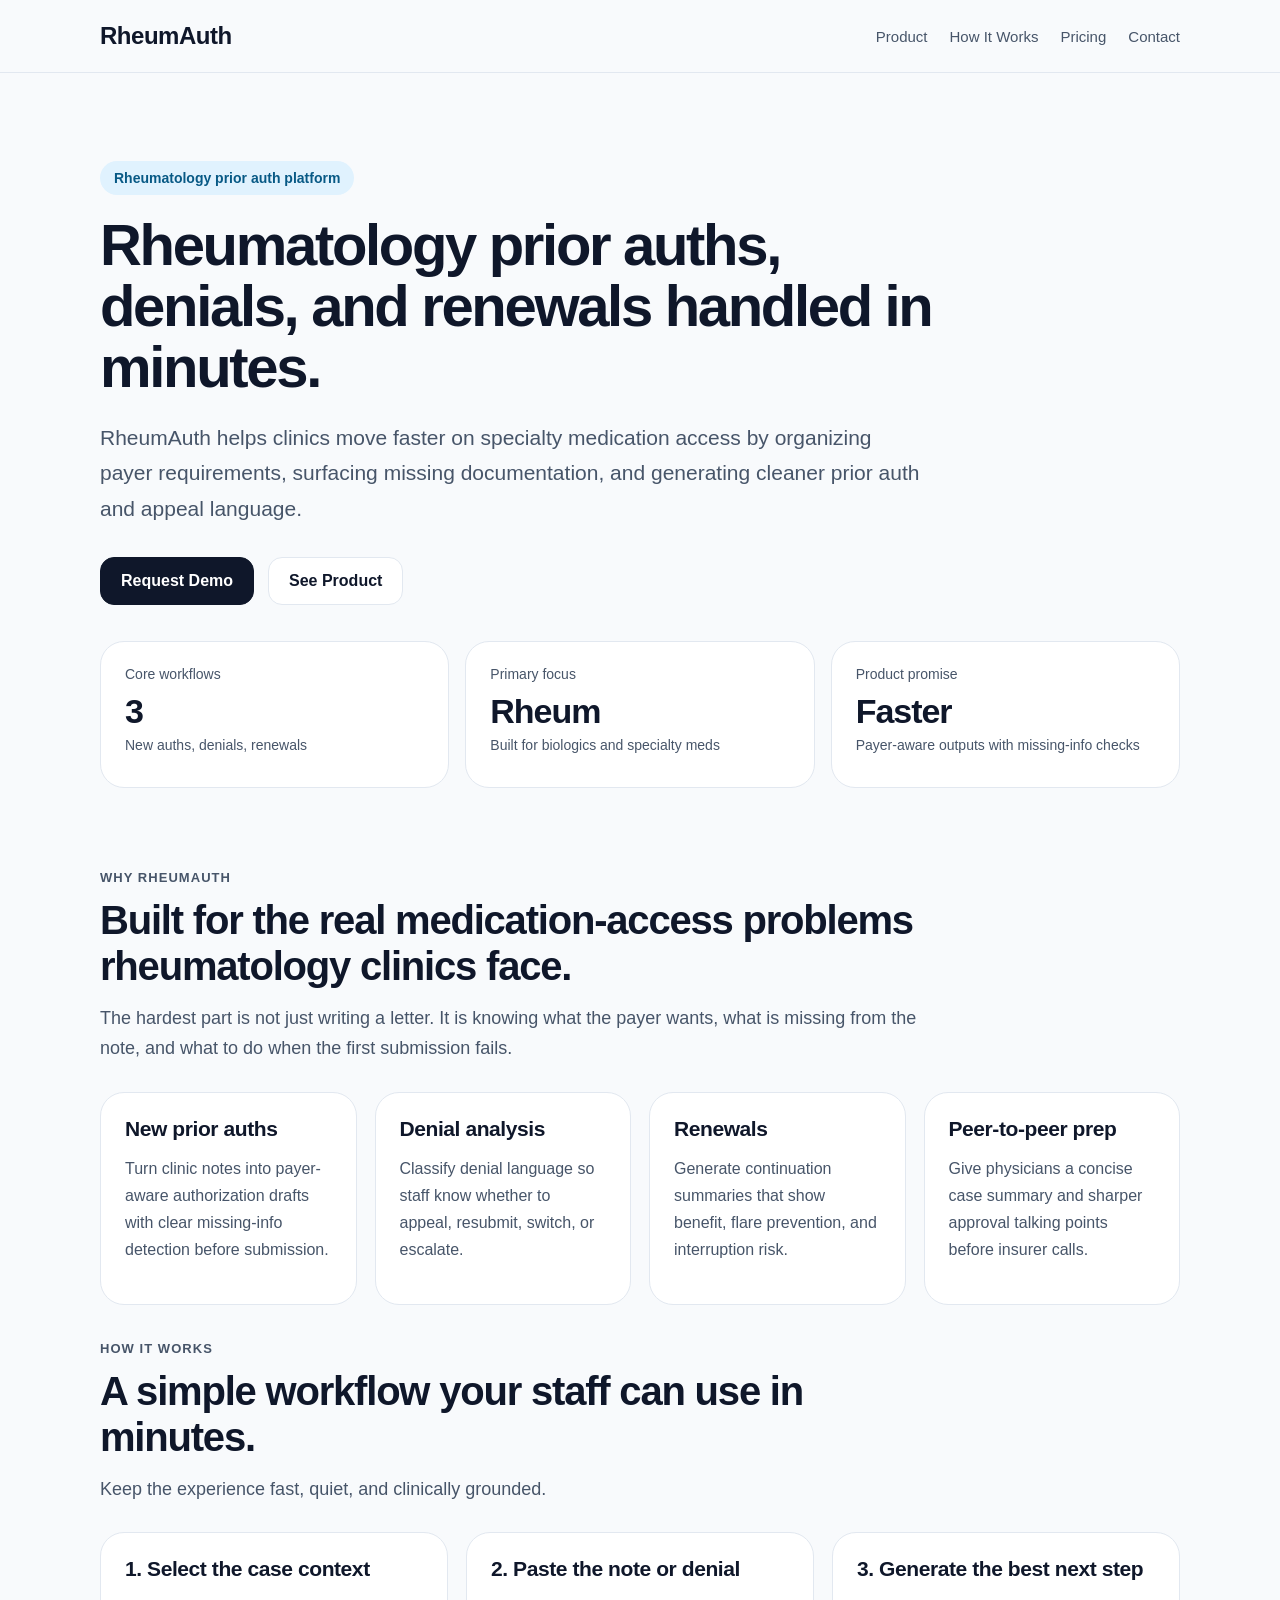
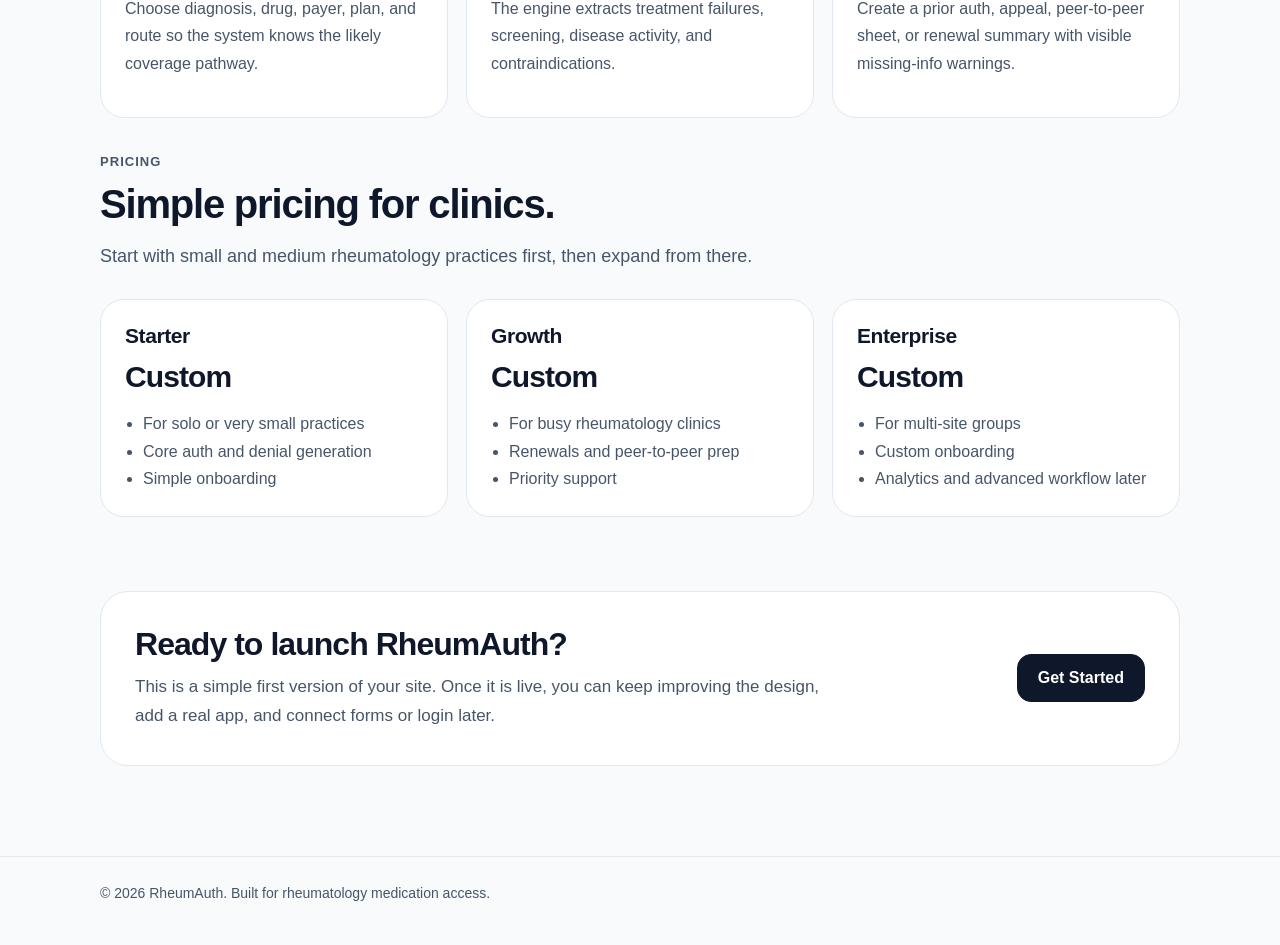
==== index.html @ 3a25f151 "Add files via upload" ====
<!DOCTYPE html>
<html lang="en">
<head>
  <meta charset="UTF-8" />
  <meta name="viewport" content="width=device-width, initial-scale=1.0" />
  <title>RheumAuth</title>
  <meta name="description" content="RheumAuth helps rheumatology clinics handle prior auths, denials, renewals, and peer-to-peer preparation faster." />
  <style>
    :root {
      --bg: #f8fafc;
      --card: #ffffff;
      --text: #0f172a;
      --muted: #475569;
      --border: #e2e8f0;
      --accent: #0f172a;
      --accent-soft: #e2e8f0;
      --pill: #e0f2fe;
      --pill-text: #075985;
    }

    * { box-sizing: border-box; }

    body {
      margin: 0;
      font-family: Arial, Helvetica, sans-serif;
      background: var(--bg);
      color: var(--text);
    }

    .container {
      max-width: 1120px;
      margin: 0 auto;
      padding: 0 20px;
    }

    header {
      border-bottom: 1px solid var(--border);
      background: rgba(248, 250, 252, 0.95);
      position: sticky;
      top: 0;
      backdrop-filter: blur(8px);
    }

    .nav {
      height: 72px;
      display: flex;
      align-items: center;
      justify-content: space-between;
      gap: 16px;
    }

    .brand {
      font-size: 24px;
      font-weight: 700;
      letter-spacing: -0.02em;
    }

    .nav-links {
      display: flex;
      gap: 22px;
      align-items: center;
      color: var(--muted);
      font-size: 15px;
    }

    .nav-links a {
      color: inherit;
      text-decoration: none;
    }

    .hero {
      padding: 88px 0 56px;
    }

    .pill {
      display: inline-block;
      background: var(--pill);
      color: var(--pill-text);
      padding: 9px 14px;
      border-radius: 999px;
      font-size: 14px;
      font-weight: 600;
      margin-bottom: 20px;
    }

    h1 {
      margin: 0;
      font-size: 58px;
      line-height: 1.05;
      letter-spacing: -0.04em;
      max-width: 850px;
    }

    .subtext {
      font-size: 21px;
      line-height: 1.7;
      color: var(--muted);
      max-width: 820px;
      margin-top: 22px;
    }

    .button-row {
      display: flex;
      gap: 14px;
      flex-wrap: wrap;
      margin-top: 30px;
    }

    .button {
      display: inline-block;
      padding: 14px 20px;
      border-radius: 14px;
      text-decoration: none;
      font-weight: 700;
      border: 1px solid var(--border);
    }

    .button-primary {
      background: var(--accent);
      color: white;
      border-color: var(--accent);
    }

    .button-secondary {
      background: white;
      color: var(--text);
    }

    .stats {
      display: grid;
      grid-template-columns: repeat(3, minmax(0, 1fr));
      gap: 16px;
      margin-top: 36px;
    }

    .stat-card, .card {
      background: var(--card);
      border: 1px solid var(--border);
      border-radius: 24px;
      padding: 24px;
    }

    .stat-label {
      color: var(--muted);
      font-size: 14px;
      margin-bottom: 10px;
    }

    .stat-value {
      font-size: 34px;
      font-weight: 700;
      letter-spacing: -0.03em;
      margin-bottom: 6px;
    }

    .section {
      padding: 26px 0 10px;
    }

    .section-eyebrow {
      text-transform: uppercase;
      letter-spacing: 0.08em;
      color: var(--muted);
      font-size: 13px;
      font-weight: 700;
      margin-bottom: 12px;
    }

    .section h2 {
      font-size: 40px;
      line-height: 1.15;
      letter-spacing: -0.03em;
      margin: 0;
      max-width: 850px;
    }

    .section p {
      font-size: 18px;
      color: var(--muted);
      line-height: 1.7;
      max-width: 840px;
      margin-top: 14px;
    }

    .grid-4 {
      display: grid;
      grid-template-columns: repeat(4, minmax(0, 1fr));
      gap: 18px;
      margin-top: 28px;
    }

    .grid-3 {
      display: grid;
      grid-template-columns: repeat(3, minmax(0, 1fr));
      gap: 18px;
      margin-top: 28px;
    }

    .card h3 {
      margin: 0 0 12px;
      font-size: 21px;
      letter-spacing: -0.02em;
    }

    .card p, .card li {
      color: var(--muted);
      line-height: 1.7;
      font-size: 16px;
    }

    .card ul {
      padding-left: 18px;
      margin: 0;
    }

    .pricing {
      margin-top: 28px;
      display: grid;
      grid-template-columns: repeat(3, minmax(0, 1fr));
      gap: 18px;
    }

    .price-tag {
      font-size: 30px;
      font-weight: 700;
      letter-spacing: -0.03em;
      margin: 12px 0 16px;
    }

    .cta {
      margin: 64px 0 90px;
      background: white;
      border: 1px solid var(--border);
      border-radius: 28px;
      padding: 34px;
      display: flex;
      justify-content: space-between;
      align-items: center;
      gap: 24px;
    }

    .cta h3 {
      margin: 0 0 10px;
      font-size: 32px;
      letter-spacing: -0.03em;
    }

    .cta p {
      margin: 0;
      color: var(--muted);
      font-size: 17px;
      line-height: 1.7;
      max-width: 700px;
    }

    footer {
      border-top: 1px solid var(--border);
      padding: 28px 0 44px;
      color: var(--muted);
      font-size: 14px;
    }

    @media (max-width: 980px) {
      h1 { font-size: 46px; }
      .grid-4, .pricing { grid-template-columns: repeat(2, minmax(0, 1fr)); }
      .stats, .grid-3 { grid-template-columns: 1fr; }
      .cta { flex-direction: column; align-items: flex-start; }
    }

    @media (max-width: 640px) {
      .nav { height: auto; padding: 18px 0; flex-direction: column; align-items: flex-start; }
      .nav-links { flex-wrap: wrap; gap: 14px; }
      .hero { padding-top: 56px; }
      h1 { font-size: 36px; }
      .subtext { font-size: 18px; }
      .grid-4, .pricing { grid-template-columns: 1fr; }
      .section h2 { font-size: 31px; }
      .cta h3 { font-size: 26px; }
    }
  </style>
</head>
<body>
  <header>
    <div class="container nav">
      <div class="brand">RheumAuth</div>
      <div class="nav-links">
        <a href="#product">Product</a>
        <a href="#how-it-works">How It Works</a>
        <a href="#pricing">Pricing</a>
        <a href="mailto:hello@rheumauth.com">Contact</a>
      </div>
    </div>
  </header>

  <main>
    <section class="hero">
      <div class="container">
        <div class="pill">Rheumatology prior auth platform</div>
        <h1>Rheumatology prior auths, denials, and renewals handled in minutes.</h1>
        <div class="subtext">
          RheumAuth helps clinics move faster on specialty medication access by organizing payer requirements,
          surfacing missing documentation, and generating cleaner prior auth and appeal language.
        </div>
        <div class="button-row">
          <a class="button button-primary" href="mailto:hello@rheumauth.com?subject=RheumAuth%20Demo">Request Demo</a>
          <a class="button button-secondary" href="#product">See Product</a>
        </div>

        <div class="stats">
          <div class="stat-card">
            <div class="stat-label">Core workflows</div>
            <div class="stat-value">3</div>
            <div class="stat-label">New auths, denials, renewals</div>
          </div>
          <div class="stat-card">
            <div class="stat-label">Primary focus</div>
            <div class="stat-value">Rheum</div>
            <div class="stat-label">Built for biologics and specialty meds</div>
          </div>
          <div class="stat-card">
            <div class="stat-label">Product promise</div>
            <div class="stat-value">Faster</div>
            <div class="stat-label">Payer-aware outputs with missing-info checks</div>
          </div>
        </div>
      </div>
    </section>

    <section class="section" id="product">
      <div class="container">
        <div class="section-eyebrow">Why RheumAuth</div>
        <h2>Built for the real medication-access problems rheumatology clinics face.</h2>
        <p>
          The hardest part is not just writing a letter. It is knowing what the payer wants,
          what is missing from the note, and what to do when the first submission fails.
        </p>

        <div class="grid-4">
          <div class="card">
            <h3>New prior auths</h3>
            <p>Turn clinic notes into payer-aware authorization drafts with clear missing-info detection before submission.</p>
          </div>
          <div class="card">
            <h3>Denial analysis</h3>
            <p>Classify denial language so staff know whether to appeal, resubmit, switch, or escalate.</p>
          </div>
          <div class="card">
            <h3>Renewals</h3>
            <p>Generate continuation summaries that show benefit, flare prevention, and interruption risk.</p>
          </div>
          <div class="card">
            <h3>Peer-to-peer prep</h3>
            <p>Give physicians a concise case summary and sharper approval talking points before insurer calls.</p>
          </div>
        </div>
      </div>
    </section>

    <section class="section" id="how-it-works">
      <div class="container">
        <div class="section-eyebrow">How it works</div>
        <h2>A simple workflow your staff can use in minutes.</h2>
        <p>Keep the experience fast, quiet, and clinically grounded.</p>

        <div class="grid-3">
          <div class="card">
            <h3>1. Select the case context</h3>
            <p>Choose diagnosis, drug, payer, plan, and route so the system knows the likely coverage pathway.</p>
          </div>
          <div class="card">
            <h3>2. Paste the note or denial</h3>
            <p>The engine extracts treatment failures, screening, disease activity, and contraindications.</p>
          </div>
          <div class="card">
            <h3>3. Generate the best next step</h3>
            <p>Create a prior auth, appeal, peer-to-peer sheet, or renewal summary with visible missing-info warnings.</p>
          </div>
        </div>
      </div>
    </section>

    <section class="section" id="pricing">
      <div class="container">
        <div class="section-eyebrow">Pricing</div>
        <h2>Simple pricing for clinics.</h2>
        <p>Start with small and medium rheumatology practices first, then expand from there.</p>

        <div class="pricing">
          <div class="card">
            <h3>Starter</h3>
            <div class="price-tag">Custom</div>
            <ul>
              <li>For solo or very small practices</li>
              <li>Core auth and denial generation</li>
              <li>Simple onboarding</li>
            </ul>
          </div>
          <div class="card">
            <h3>Growth</h3>
            <div class="price-tag">Custom</div>
            <ul>
              <li>For busy rheumatology clinics</li>
              <li>Renewals and peer-to-peer prep</li>
              <li>Priority support</li>
            </ul>
          </div>
          <div class="card">
            <h3>Enterprise</h3>
            <div class="price-tag">Custom</div>
            <ul>
              <li>For multi-site groups</li>
              <li>Custom onboarding</li>
              <li>Analytics and advanced workflow later</li>
            </ul>
          </div>
        </div>
      </div>
    </section>

    <section class="container">
      <div class="cta">
        <div>
          <h3>Ready to launch RheumAuth?</h3>
          <p>
            This is a simple first version of your site. Once it is live, you can keep improving the design,
            add a real app, and connect forms or login later.
          </p>
        </div>
        <div class="button-row" style="margin-top:0;">
          <a class="button button-primary" href="mailto:hello@rheumauth.com?subject=RheumAuth%20Launch">Get Started</a>
        </div>
      </div>
    </section>
  </main>

  <footer>
    <div class="container">© 2026 RheumAuth. Built for rheumatology medication access.</div>
  </footer>
</body>
</html>
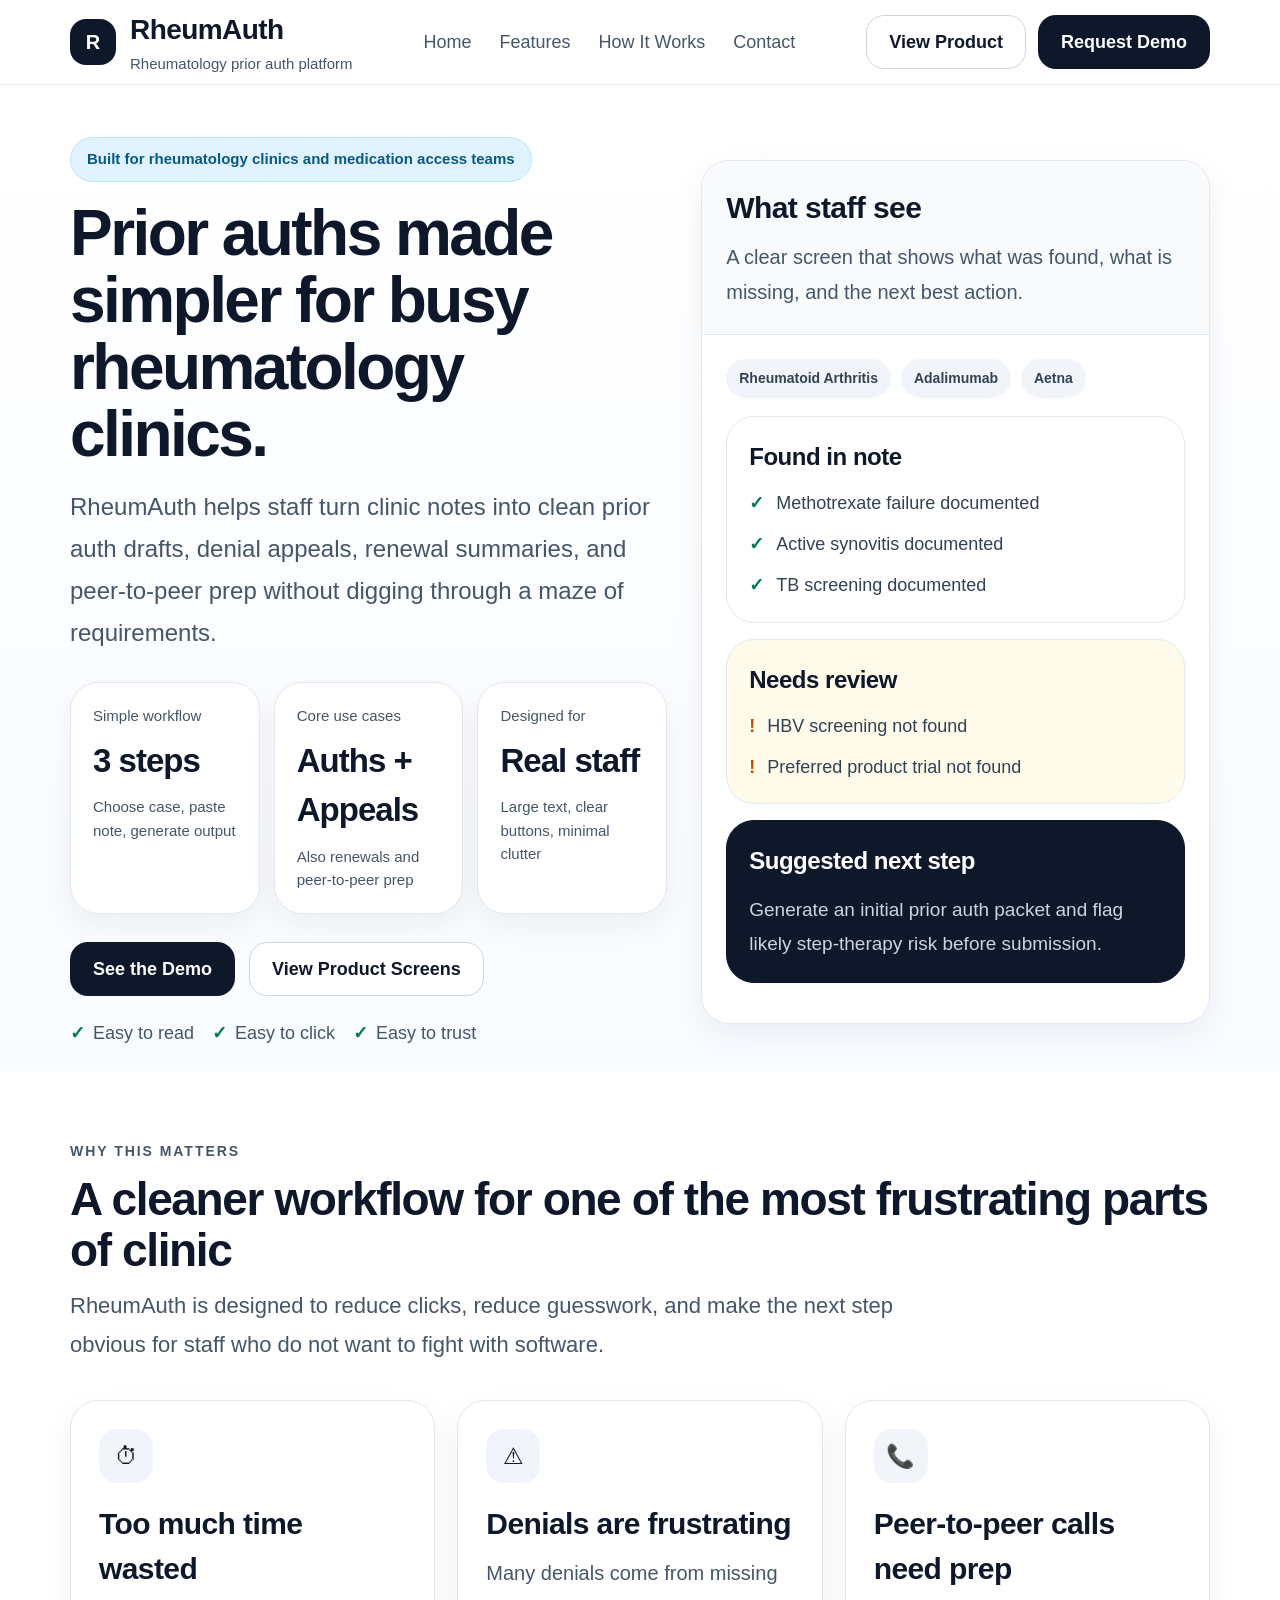
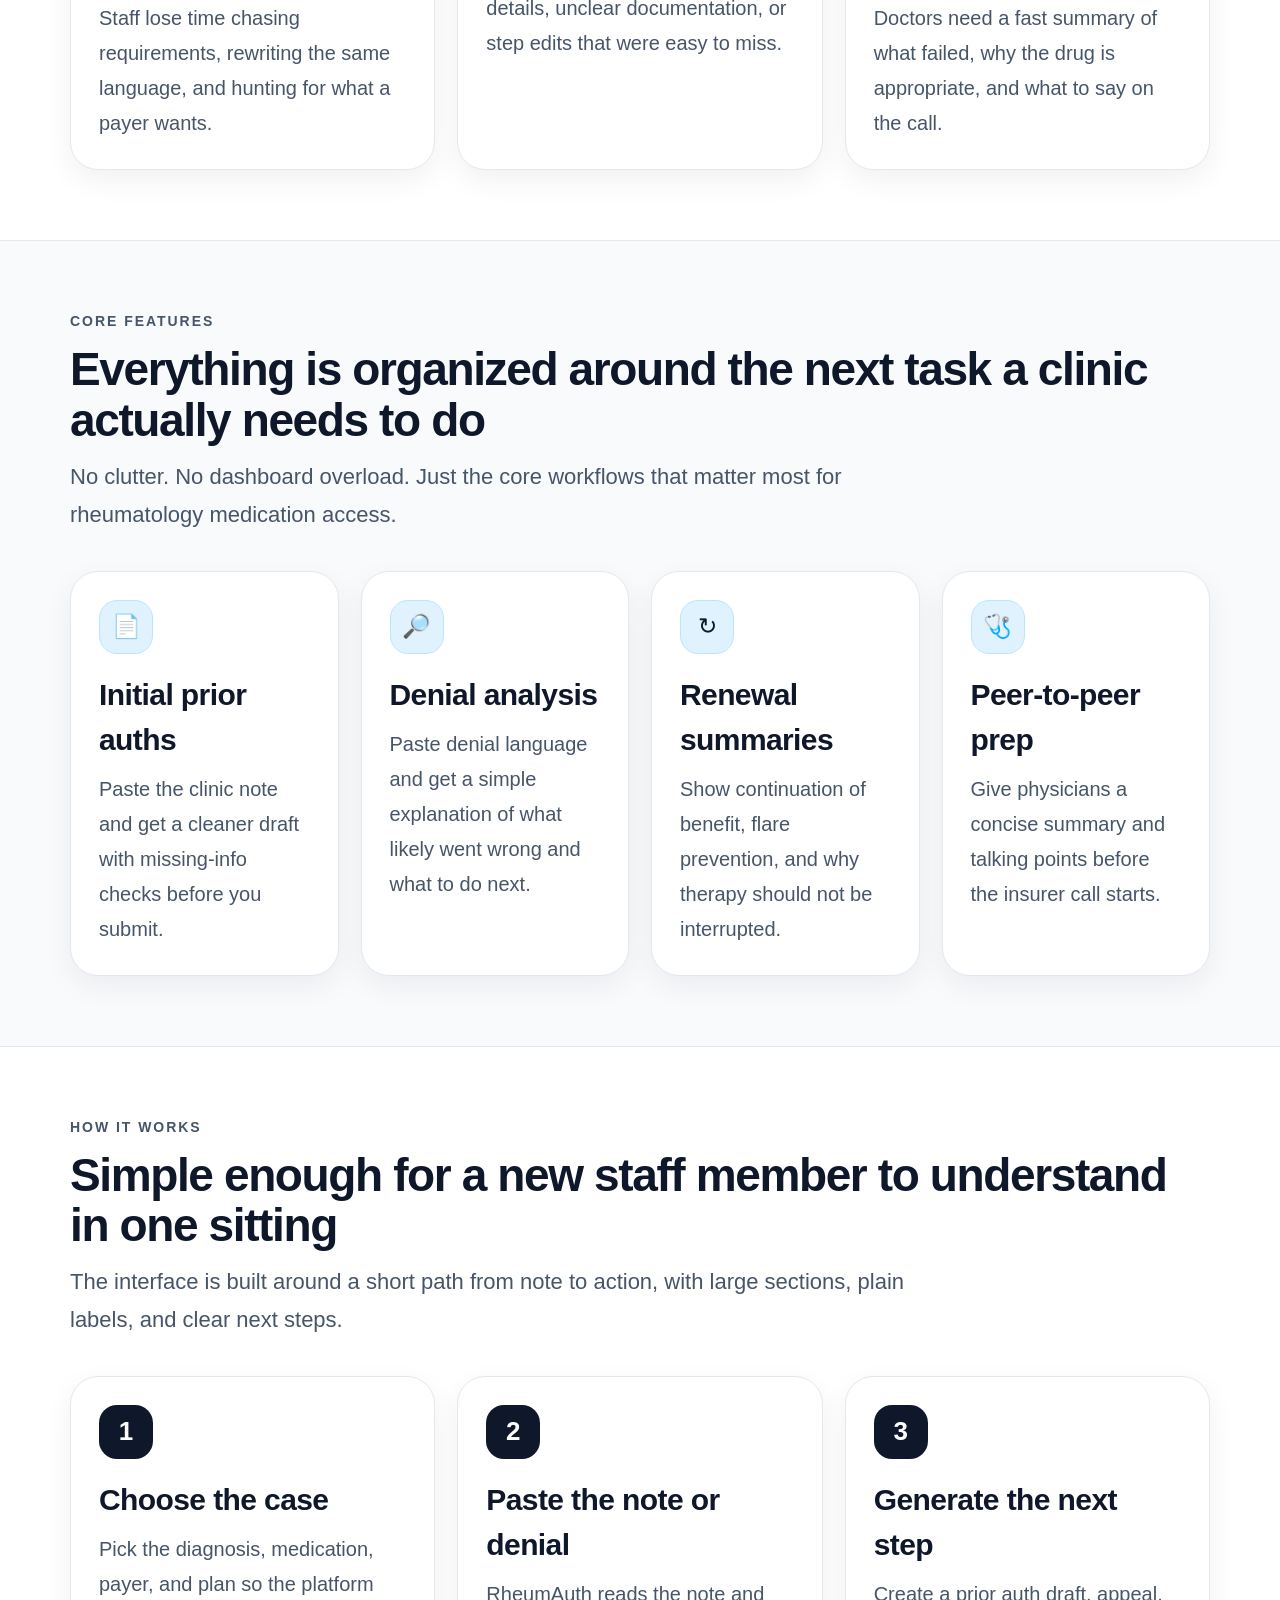
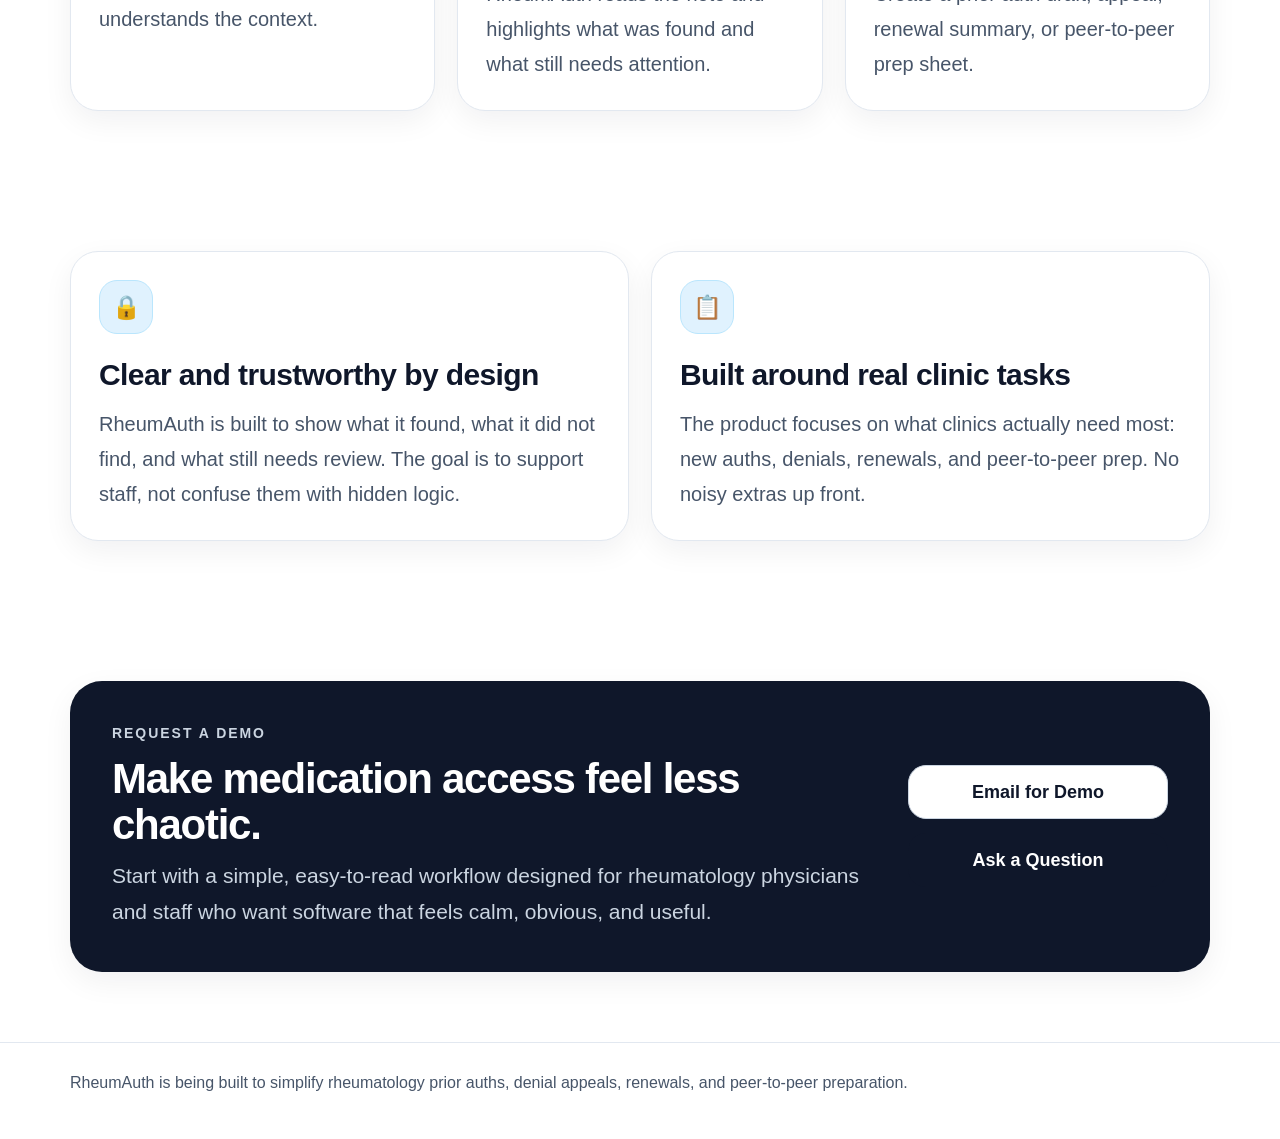
==== commit 07867a54: "Add files via upload" ====
--- a/index.html
+++ b/index.html
@@ -3,438 +3,173 @@
 <head>
   <meta charset="UTF-8" />
   <meta name="viewport" content="width=device-width, initial-scale=1.0" />
-  <title>RheumAuth</title>
-  <meta name="description" content="RheumAuth helps rheumatology clinics handle prior auths, denials, renewals, and peer-to-peer preparation faster." />
+  <title>RheumAuth | Prior auths made simpler for rheumatology clinics</title>
+  <meta name="description" content="RheumAuth helps rheumatology clinics create cleaner prior auth drafts, denial appeals, renewal summaries, and peer-to-peer prep with a simple, clinic-friendly workflow." />
   <style>
     :root {
       --bg: #f8fafc;
       --card: #ffffff;
       --text: #0f172a;
       --muted: #475569;
-      --border: #e2e8f0;
-      --accent: #0f172a;
-      --accent-soft: #e2e8f0;
-      --pill: #e0f2fe;
-      --pill-text: #075985;
+      --line: #e2e8f0;
+      --dark: #0f172a;
+      --dark-2: #1e293b;
+      --sky: #e0f2fe;
+      --sky-text: #075985;
+      --green: #047857;
+      --amber: #b45309;
+      --shadow: 0 10px 30px rgba(15, 23, 42, 0.06);
+      --radius: 24px;
     }
-
     * { box-sizing: border-box; }
-
-    body {
-      margin: 0;
-      font-family: Arial, Helvetica, sans-serif;
-      background: var(--bg);
-      color: var(--text);
+    body { margin: 0; font-family: Arial, Helvetica, sans-serif; background: #fff; color: var(--text); line-height: 1.5; }
+    a { color: inherit; text-decoration: none; }
+    .container { max-width: 1180px; margin: 0 auto; padding: 0 20px; }
+    .topbar { position: sticky; top: 0; z-index: 20; background: rgba(255,255,255,.96); backdrop-filter: blur(10px); border-bottom: 1px solid var(--line); }
+    .topbar-inner { min-height: 84px; display: flex; align-items: center; justify-content: space-between; gap: 20px; }
+    .brand { display: flex; align-items: center; gap: 14px; }
+    .brand-badge { width: 46px; height: 46px; border-radius: 16px; background: var(--dark); color: white; display: flex; align-items: center; justify-content: center; font-size: 20px; font-weight: 700; }
+    .brand-title { font-size: 28px; font-weight: 700; letter-spacing: -0.02em; }
+    .brand-subtitle { color: var(--muted); font-size: 15px; margin-top: 2px; }
+    .nav { display: flex; align-items: center; gap: 28px; color: var(--muted); font-size: 18px; }
+    .nav a:hover { color: var(--text); }
+    .actions { display: flex; gap: 12px; align-items: center; }
+    .btn { display: inline-flex; align-items: center; justify-content: center; min-height: 54px; padding: 0 22px; border-radius: 18px; font-size: 18px; font-weight: 700; border: 1px solid transparent; cursor: pointer; transition: .18s ease; }
+    .btn:hover { transform: translateY(-1px); }
+    .btn-dark { background: var(--dark); color: white; }
+    .btn-dark:hover { background: var(--dark-2); }
+    .btn-light { background: white; color: var(--text); border-color: #cbd5e1; }
+    .btn-light:hover { background: #f8fafc; }
+    .hero { padding: 52px 0 24px; background: linear-gradient(to bottom, #ffffff 0%, #f8fbff 100%); }
+    .hero-grid { display: grid; grid-template-columns: 1.08fr 0.92fr; gap: 34px; align-items: center; }
+    .badge { display: inline-block; background: var(--sky); color: var(--sky-text); border: 1px solid #bae6fd; border-radius: 999px; padding: 10px 16px; font-size: 15px; font-weight: 700; margin-bottom: 18px; }
+    h1 { margin: 0 0 18px; font-size: 64px; line-height: 1.05; letter-spacing: -0.04em; }
+    .hero-copy { font-size: 24px; line-height: 1.75; color: var(--muted); max-width: 760px; }
+    .hero-stats { display: grid; grid-template-columns: repeat(3, minmax(0, 1fr)); gap: 14px; margin: 28px 0; }
+    .stat, .card { background: var(--card); border: 1px solid var(--line); border-radius: 28px; box-shadow: var(--shadow); }
+    .stat { padding: 22px; }
+    .stat-label { font-size: 15px; color: var(--muted); }
+    .stat-value { font-size: 33px; font-weight: 700; margin-top: 8px; letter-spacing: -0.03em; }
+    .stat-note { font-size: 15px; color: var(--muted); margin-top: 10px; line-height: 1.55; }
+    .hero-buttons { display: flex; flex-wrap: wrap; gap: 14px; margin: 14px 0 24px; }
+    .hero-checks { display: flex; flex-wrap: wrap; gap: 18px; color: var(--muted); font-size: 18px; }
+    .hero-checks span::before { content: '✓'; color: var(--green); font-weight: 800; margin-right: 8px; }
+    .preview { padding: 0; overflow: hidden; }
+    .preview-head { padding: 24px; background: #f8fafc; border-bottom: 1px solid var(--line); }
+    .preview-head h3 { margin: 0 0 8px; font-size: 34px; letter-spacing: -0.03em; }
+    .preview-head p { margin: 0; color: var(--muted); font-size: 18px; line-height: 1.65; }
+    .preview-body { padding: 24px; }
+    .chips { display: flex; flex-wrap: wrap; gap: 10px; margin-bottom: 18px; }
+    .chip { padding: 9px 13px; background: #f1f5f9; border-radius: 999px; font-size: 14px; font-weight: 700; color: #334155; }
+    .panel { border: 1px solid var(--line); border-radius: 28px; padding: 22px; margin-bottom: 16px; }
+    .panel-warning { background: #fffbeb; }
+    .panel-dark { background: var(--dark); color: white; border-color: var(--dark); }
+    .panel-title { font-size: 24px; font-weight: 700; margin-bottom: 14px; letter-spacing: -0.02em; }
+    .list-item { display: flex; gap: 12px; align-items: flex-start; color: #334155; font-size: 18px; margin-bottom: 12px; line-height: 1.6; }
+    .list-item:last-child { margin-bottom: 0; }
+    .icon-ok { color: var(--green); font-weight: 800; }
+    .icon-warn { color: var(--amber); font-weight: 800; }
+    .section { padding: 70px 0; }
+    .section-alt { background: var(--bg); border-top: 1px solid var(--line); border-bottom: 1px solid var(--line); }
+    .eyebrow { text-transform: uppercase; letter-spacing: 0.14em; font-size: 14px; font-weight: 700; color: var(--muted); margin-bottom: 12px; }
+    h2 { margin: 0 0 12px; font-size: 46px; line-height: 1.1; letter-spacing: -0.03em; }
+    .section-sub { max-width: 850px; color: var(--muted); font-size: 22px; line-height: 1.75; margin-bottom: 36px; }
+    .grid-3 { display: grid; grid-template-columns: repeat(3, minmax(0, 1fr)); gap: 22px; }
+    .grid-4 { display: grid; grid-template-columns: repeat(4, minmax(0, 1fr)); gap: 22px; }
+    .card-pad { padding: 28px; }
+    .icon-box { width: 54px; height: 54px; border-radius: 18px; background: #f1f5f9; display: flex; align-items: center; justify-content: center; font-size: 23px; margin-bottom: 18px; }
+    .icon-box-sky { background: var(--sky); border: 1px solid #bae6fd; }
+    .card h3 { margin: 0 0 10px; font-size: 30px; letter-spacing: -0.02em; }
+    .card p { margin: 0; color: var(--muted); font-size: 20px; line-height: 1.75; }
+    .step-number { width: 54px; height: 54px; border-radius: 18px; background: var(--dark); color: white; display: flex; align-items: center; justify-content: center; font-size: 26px; font-weight: 800; margin-bottom: 18px; }
+    .two-up { display: grid; grid-template-columns: repeat(2, minmax(0, 1fr)); gap: 22px; }
+    .cta { background: var(--dark); color: white; border-radius: 32px; box-shadow: var(--shadow); padding: 42px; display: flex; align-items: center; justify-content: space-between; gap: 24px; }
+    .cta .eyebrow { color: #cbd5e1; }
+    .cta h2 { color: white; font-size: 42px; margin-bottom: 10px; }
+    .cta p { margin: 0; color: #cbd5e1; font-size: 21px; line-height: 1.7; max-width: 760px; }
+    .footer { border-top: 1px solid var(--line); padding: 28px 0 44px; color: var(--muted); font-size: 16px; background: white; }
+    @media (max-width: 1080px) {
+      .hero-grid, .grid-4, .grid-3, .two-up, .cta { grid-template-columns: 1fr; display: grid; }
+      .cta { gap: 28px; }
+      h1 { font-size: 52px; }
+      h2 { font-size: 38px; }
+      .hero-stats { grid-template-columns: 1fr; }
     }
-
-    .container {
-      max-width: 1120px;
-      margin: 0 auto;
-      padding: 0 20px;
-    }
-
-    header {
-      border-bottom: 1px solid var(--border);
-      background: rgba(248, 250, 252, 0.95);
-      position: sticky;
-      top: 0;
-      backdrop-filter: blur(8px);
-    }
-
-    .nav {
-      height: 72px;
-      display: flex;
-      align-items: center;
-      justify-content: space-between;
-      gap: 16px;
-    }
-
-    .brand {
-      font-size: 24px;
-      font-weight: 700;
-      letter-spacing: -0.02em;
-    }
-
-    .nav-links {
-      display: flex;
-      gap: 22px;
-      align-items: center;
-      color: var(--muted);
-      font-size: 15px;
-    }
-
-    .nav-links a {
-      color: inherit;
-      text-decoration: none;
-    }
-
-    .hero {
-      padding: 88px 0 56px;
-    }
-
-    .pill {
-      display: inline-block;
-      background: var(--pill);
-      color: var(--pill-text);
-      padding: 9px 14px;
-      border-radius: 999px;
-      font-size: 14px;
-      font-weight: 600;
-      margin-bottom: 20px;
-    }
-
-    h1 {
-      margin: 0;
-      font-size: 58px;
-      line-height: 1.05;
-      letter-spacing: -0.04em;
-      max-width: 850px;
-    }
-
-    .subtext {
-      font-size: 21px;
-      line-height: 1.7;
-      color: var(--muted);
-      max-width: 820px;
-      margin-top: 22px;
-    }
-
-    .button-row {
-      display: flex;
-      gap: 14px;
-      flex-wrap: wrap;
-      margin-top: 30px;
-    }
-
-    .button {
-      display: inline-block;
-      padding: 14px 20px;
-      border-radius: 14px;
-      text-decoration: none;
-      font-weight: 700;
-      border: 1px solid var(--border);
-    }
-
-    .button-primary {
-      background: var(--accent);
-      color: white;
-      border-color: var(--accent);
-    }
-
-    .button-secondary {
-      background: white;
-      color: var(--text);
-    }
-
-    .stats {
-      display: grid;
-      grid-template-columns: repeat(3, minmax(0, 1fr));
-      gap: 16px;
-      margin-top: 36px;
-    }
-
-    .stat-card, .card {
-      background: var(--card);
-      border: 1px solid var(--border);
-      border-radius: 24px;
-      padding: 24px;
-    }
-
-    .stat-label {
-      color: var(--muted);
-      font-size: 14px;
-      margin-bottom: 10px;
-    }
-
-    .stat-value {
-      font-size: 34px;
-      font-weight: 700;
-      letter-spacing: -0.03em;
-      margin-bottom: 6px;
-    }
-
-    .section {
-      padding: 26px 0 10px;
-    }
-
-    .section-eyebrow {
-      text-transform: uppercase;
-      letter-spacing: 0.08em;
-      color: var(--muted);
-      font-size: 13px;
-      font-weight: 700;
-      margin-bottom: 12px;
-    }
-
-    .section h2 {
-      font-size: 40px;
-      line-height: 1.15;
-      letter-spacing: -0.03em;
-      margin: 0;
-      max-width: 850px;
-    }
-
-    .section p {
-      font-size: 18px;
-      color: var(--muted);
-      line-height: 1.7;
-      max-width: 840px;
-      margin-top: 14px;
-    }
-
-    .grid-4 {
-      display: grid;
-      grid-template-columns: repeat(4, minmax(0, 1fr));
-      gap: 18px;
-      margin-top: 28px;
-    }
-
-    .grid-3 {
-      display: grid;
-      grid-template-columns: repeat(3, minmax(0, 1fr));
-      gap: 18px;
-      margin-top: 28px;
-    }
-
-    .card h3 {
-      margin: 0 0 12px;
-      font-size: 21px;
-      letter-spacing: -0.02em;
-    }
-
-    .card p, .card li {
-      color: var(--muted);
-      line-height: 1.7;
-      font-size: 16px;
-    }
-
-    .card ul {
-      padding-left: 18px;
-      margin: 0;
-    }
-
-    .pricing {
-      margin-top: 28px;
-      display: grid;
-      grid-template-columns: repeat(3, minmax(0, 1fr));
-      gap: 18px;
-    }
-
-    .price-tag {
-      font-size: 30px;
-      font-weight: 700;
-      letter-spacing: -0.03em;
-      margin: 12px 0 16px;
-    }
-
-    .cta {
-      margin: 64px 0 90px;
-      background: white;
-      border: 1px solid var(--border);
-      border-radius: 28px;
-      padding: 34px;
-      display: flex;
-      justify-content: space-between;
-      align-items: center;
-      gap: 24px;
-    }
-
-    .cta h3 {
-      margin: 0 0 10px;
-      font-size: 32px;
-      letter-spacing: -0.03em;
-    }
-
-    .cta p {
-      margin: 0;
-      color: var(--muted);
-      font-size: 17px;
-      line-height: 1.7;
-      max-width: 700px;
-    }
-
-    footer {
-      border-top: 1px solid var(--border);
-      padding: 28px 0 44px;
-      color: var(--muted);
-      font-size: 14px;
-    }
-
-    @media (max-width: 980px) {
-      h1 { font-size: 46px; }
-      .grid-4, .pricing { grid-template-columns: repeat(2, minmax(0, 1fr)); }
-      .stats, .grid-3 { grid-template-columns: 1fr; }
-      .cta { flex-direction: column; align-items: flex-start; }
-    }
-
-    @media (max-width: 640px) {
-      .nav { height: auto; padding: 18px 0; flex-direction: column; align-items: flex-start; }
-      .nav-links { flex-wrap: wrap; gap: 14px; }
-      .hero { padding-top: 56px; }
-      h1 { font-size: 36px; }
-      .subtext { font-size: 18px; }
-      .grid-4, .pricing { grid-template-columns: 1fr; }
-      .section h2 { font-size: 31px; }
-      .cta h3 { font-size: 26px; }
+    @media (max-width: 860px) {
+      .nav, .actions { display: none; }
+      .topbar-inner { min-height: 76px; }
+      .brand-title { font-size: 24px; }
+      .brand-subtitle { font-size: 14px; }
+      .hero { padding-top: 34px; }
+      h1 { font-size: 42px; }
+      .hero-copy, .section-sub, .card p, .preview-head p, .cta p { font-size: 19px; }
+      .card h3 { font-size: 26px; }
+      .preview-head h3 { font-size: 28px; }
+      .panel-title { font-size: 22px; }
+      .btn { width: 100%; }
+      .hero-buttons { flex-direction: column; }
+      .cta { padding: 28px; }
+      .section { padding: 54px 0; }
     }
   </style>
 </head>
 <body>
-  <header>
-    <div class="container nav">
-      <div class="brand">RheumAuth</div>
-      <div class="nav-links">
-        <a href="#product">Product</a>
-        <a href="#how-it-works">How It Works</a>
-        <a href="#pricing">Pricing</a>
-        <a href="mailto:hello@rheumauth.com">Contact</a>
+  <header class="topbar">
+    <div class="container topbar-inner">
+      <div class="brand">
+        <div class="brand-badge">R</div>
+        <div>
+          <div class="brand-title">RheumAuth</div>
+          <div class="brand-subtitle">Rheumatology prior auth platform</div>
+        </div>
+      </div>
+      <nav class="nav">
+        <a href="#home">Home</a>
+        <a href="#features">Features</a>
+        <a href="#how">How It Works</a>
+        <a href="#contact">Contact</a>
+      </nav>
+      <div class="actions">
+        <a class="btn btn-light" href="#features">View Product</a>
+        <a class="btn btn-dark" href="#contact">Request Demo</a>
       </div>
     </div>
   </header>
-
-  <main>
+  <main id="home">
     <section class="hero">
-      <div class="container">
-        <div class="pill">Rheumatology prior auth platform</div>
-        <h1>Rheumatology prior auths, denials, and renewals handled in minutes.</h1>
-        <div class="subtext">
-          RheumAuth helps clinics move faster on specialty medication access by organizing payer requirements,
-          surfacing missing documentation, and generating cleaner prior auth and appeal language.
+      <div class="container hero-grid">
+        <div>
+          <div class="badge">Built for rheumatology clinics and medication access teams</div>
+          <h1>Prior auths made simpler for busy rheumatology clinics.</h1>
+          <div class="hero-copy">RheumAuth helps staff turn clinic notes into clean prior auth drafts, denial appeals, renewal summaries, and peer-to-peer prep without digging through a maze of requirements.</div>
+          <div class="hero-stats">
+            <div class="stat"><div class="stat-label">Simple workflow</div><div class="stat-value">3 steps</div><div class="stat-note">Choose case, paste note, generate output</div></div>
+            <div class="stat"><div class="stat-label">Core use cases</div><div class="stat-value">Auths + Appeals</div><div class="stat-note">Also renewals and peer-to-peer prep</div></div>
+            <div class="stat"><div class="stat-label">Designed for</div><div class="stat-value">Real staff</div><div class="stat-note">Large text, clear buttons, minimal clutter</div></div>
+          </div>
+          <div class="hero-buttons">
+            <a class="btn btn-dark" href="#contact">See the Demo</a>
+            <a class="btn btn-light" href="#features">View Product Screens</a>
+          </div>
+          <div class="hero-checks"><span>Easy to read</span><span>Easy to click</span><span>Easy to trust</span></div>
         </div>
-        <div class="button-row">
-          <a class="button button-primary" href="mailto:hello@rheumauth.com?subject=RheumAuth%20Demo">Request Demo</a>
-          <a class="button button-secondary" href="#product">See Product</a>
-        </div>
-
-        <div class="stats">
-          <div class="stat-card">
-            <div class="stat-label">Core workflows</div>
-            <div class="stat-value">3</div>
-            <div class="stat-label">New auths, denials, renewals</div>
-          </div>
-          <div class="stat-card">
-            <div class="stat-label">Primary focus</div>
-            <div class="stat-value">Rheum</div>
-            <div class="stat-label">Built for biologics and specialty meds</div>
-          </div>
-          <div class="stat-card">
-            <div class="stat-label">Product promise</div>
-            <div class="stat-value">Faster</div>
-            <div class="stat-label">Payer-aware outputs with missing-info checks</div>
+        <div class="card preview">
+          <div class="preview-head"><h3>What staff see</h3><p>A clear screen that shows what was found, what is missing, and the next best action.</p></div>
+          <div class="preview-body">
+            <div class="chips"><div class="chip">Rheumatoid Arthritis</div><div class="chip">Adalimumab</div><div class="chip">Aetna</div></div>
+            <div class="panel"><div class="panel-title">Found in note</div><div class="list-item"><span class="icon-ok">✓</span><span>Methotrexate failure documented</span></div><div class="list-item"><span class="icon-ok">✓</span><span>Active synovitis documented</span></div><div class="list-item"><span class="icon-ok">✓</span><span>TB screening documented</span></div></div>
+            <div class="panel panel-warning"><div class="panel-title">Needs review</div><div class="list-item"><span class="icon-warn">!</span><span>HBV screening not found</span></div><div class="list-item"><span class="icon-warn">!</span><span>Preferred product trial not found</span></div></div>
+            <div class="panel panel-dark"><div class="panel-title">Suggested next step</div><div style="font-size: 19px; line-height: 1.75; color: #cbd5e1;">Generate an initial prior auth packet and flag likely step-therapy risk before submission.</div></div>
           </div>
         </div>
       </div>
     </section>
-
-    <section class="section" id="product">
-      <div class="container">
-        <div class="section-eyebrow">Why RheumAuth</div>
-        <h2>Built for the real medication-access problems rheumatology clinics face.</h2>
-        <p>
-          The hardest part is not just writing a letter. It is knowing what the payer wants,
-          what is missing from the note, and what to do when the first submission fails.
-        </p>
-
-        <div class="grid-4">
-          <div class="card">
-            <h3>New prior auths</h3>
-            <p>Turn clinic notes into payer-aware authorization drafts with clear missing-info detection before submission.</p>
-          </div>
-          <div class="card">
-            <h3>Denial analysis</h3>
-            <p>Classify denial language so staff know whether to appeal, resubmit, switch, or escalate.</p>
-          </div>
-          <div class="card">
-            <h3>Renewals</h3>
-            <p>Generate continuation summaries that show benefit, flare prevention, and interruption risk.</p>
-          </div>
-          <div class="card">
-            <h3>Peer-to-peer prep</h3>
-            <p>Give physicians a concise case summary and sharper approval talking points before insurer calls.</p>
-          </div>
-        </div>
-      </div>
-    </section>
-
-    <section class="section" id="how-it-works">
-      <div class="container">
-        <div class="section-eyebrow">How it works</div>
-        <h2>A simple workflow your staff can use in minutes.</h2>
-        <p>Keep the experience fast, quiet, and clinically grounded.</p>
-
-        <div class="grid-3">
-          <div class="card">
-            <h3>1. Select the case context</h3>
-            <p>Choose diagnosis, drug, payer, plan, and route so the system knows the likely coverage pathway.</p>
-          </div>
-          <div class="card">
-            <h3>2. Paste the note or denial</h3>
-            <p>The engine extracts treatment failures, screening, disease activity, and contraindications.</p>
-          </div>
-          <div class="card">
-            <h3>3. Generate the best next step</h3>
-            <p>Create a prior auth, appeal, peer-to-peer sheet, or renewal summary with visible missing-info warnings.</p>
-          </div>
-        </div>
-      </div>
-    </section>
-
-    <section class="section" id="pricing">
-      <div class="container">
-        <div class="section-eyebrow">Pricing</div>
-        <h2>Simple pricing for clinics.</h2>
-        <p>Start with small and medium rheumatology practices first, then expand from there.</p>
-
-        <div class="pricing">
-          <div class="card">
-            <h3>Starter</h3>
-            <div class="price-tag">Custom</div>
-            <ul>
-              <li>For solo or very small practices</li>
-              <li>Core auth and denial generation</li>
-              <li>Simple onboarding</li>
-            </ul>
-          </div>
-          <div class="card">
-            <h3>Growth</h3>
-            <div class="price-tag">Custom</div>
-            <ul>
-              <li>For busy rheumatology clinics</li>
-              <li>Renewals and peer-to-peer prep</li>
-              <li>Priority support</li>
-            </ul>
-          </div>
-          <div class="card">
-            <h3>Enterprise</h3>
-            <div class="price-tag">Custom</div>
-            <ul>
-              <li>For multi-site groups</li>
-              <li>Custom onboarding</li>
-              <li>Analytics and advanced workflow later</li>
-            </ul>
-          </div>
-        </div>
-      </div>
-    </section>
-
-    <section class="container">
-      <div class="cta">
-        <div>
-          <h3>Ready to launch RheumAuth?</h3>
-          <p>
-            This is a simple first version of your site. Once it is live, you can keep improving the design,
-            add a real app, and connect forms or login later.
-          </p>
-        </div>
-        <div class="button-row" style="margin-top:0;">
-          <a class="button button-primary" href="mailto:hello@rheumauth.com?subject=RheumAuth%20Launch">Get Started</a>
-        </div>
-      </div>
-    </section>
+    <section class="section"><div class="container"><div class="eyebrow">Why this matters</div><h2>A cleaner workflow for one of the most frustrating parts of clinic</h2><div class="section-sub">RheumAuth is designed to reduce clicks, reduce guesswork, and make the next step obvious for staff who do not want to fight with software.</div><div class="grid-3"><div class="card card-pad"><div class="icon-box">⏱</div><h3>Too much time wasted</h3><p>Staff lose time chasing requirements, rewriting the same language, and hunting for what a payer wants.</p></div><div class="card card-pad"><div class="icon-box">⚠</div><h3>Denials are frustrating</h3><p>Many denials come from missing details, unclear documentation, or step edits that were easy to miss.</p></div><div class="card card-pad"><div class="icon-box">📞</div><h3>Peer-to-peer calls need prep</h3><p>Doctors need a fast summary of what failed, why the drug is appropriate, and what to say on the call.</p></div></div></div></section>
+    <section class="section section-alt" id="features"><div class="container"><div class="eyebrow">Core features</div><h2>Everything is organized around the next task a clinic actually needs to do</h2><div class="section-sub">No clutter. No dashboard overload. Just the core workflows that matter most for rheumatology medication access.</div><div class="grid-4"><div class="card card-pad"><div class="icon-box icon-box-sky">📄</div><h3>Initial prior auths</h3><p>Paste the clinic note and get a cleaner draft with missing-info checks before you submit.</p></div><div class="card card-pad"><div class="icon-box icon-box-sky">🔎</div><h3>Denial analysis</h3><p>Paste denial language and get a simple explanation of what likely went wrong and what to do next.</p></div><div class="card card-pad"><div class="icon-box icon-box-sky">↻</div><h3>Renewal summaries</h3><p>Show continuation of benefit, flare prevention, and why therapy should not be interrupted.</p></div><div class="card card-pad"><div class="icon-box icon-box-sky">🩺</div><h3>Peer-to-peer prep</h3><p>Give physicians a concise summary and talking points before the insurer call starts.</p></div></div></div></section>
+    <section class="section" id="how"><div class="container"><div class="eyebrow">How it works</div><h2>Simple enough for a new staff member to understand in one sitting</h2><div class="section-sub">The interface is built around a short path from note to action, with large sections, plain labels, and clear next steps.</div><div class="grid-3"><div class="card card-pad"><div class="step-number">1</div><h3>Choose the case</h3><p>Pick the diagnosis, medication, payer, and plan so the platform understands the context.</p></div><div class="card card-pad"><div class="step-number">2</div><h3>Paste the note or denial</h3><p>RheumAuth reads the note and highlights what was found and what still needs attention.</p></div><div class="card card-pad"><div class="step-number">3</div><h3>Generate the next step</h3><p>Create a prior auth draft, appeal, renewal summary, or peer-to-peer prep sheet.</p></div></div></div></section>
+    <section class="section"><div class="container two-up"><div class="card card-pad"><div class="icon-box icon-box-sky">🔒</div><h3>Clear and trustworthy by design</h3><p>RheumAuth is built to show what it found, what it did not find, and what still needs review. The goal is to support staff, not confuse them with hidden logic.</p></div><div class="card card-pad"><div class="icon-box icon-box-sky">📋</div><h3>Built around real clinic tasks</h3><p>The product focuses on what clinics actually need most: new auths, denials, renewals, and peer-to-peer prep. No noisy extras up front.</p></div></div></section>
+    <section class="section" id="contact"><div class="container"><div class="cta"><div><div class="eyebrow">Request a demo</div><h2>Make medication access feel less chaotic.</h2><p>Start with a simple, easy-to-read workflow designed for rheumatology physicians and staff who want software that feels calm, obvious, and useful.</p></div><div style="display:flex; flex-direction:column; gap:14px; min-width:260px;"><a class="btn btn-light" href="mailto:hello@rheumauth.com?subject=RheumAuth%20Demo%20Request">Email for Demo</a><a class="btn btn-dark" href="mailto:hello@rheumauth.com?subject=RheumAuth%20Question">Ask a Question</a></div></div></div></section>
   </main>
-
-  <footer>
-    <div class="container">© 2026 RheumAuth. Built for rheumatology medication access.</div>
-  </footer>
+  <footer class="footer"><div class="container">RheumAuth is being built to simplify rheumatology prior auths, denial appeals, renewals, and peer-to-peer preparation.</div></footer>
 </body>
 </html>
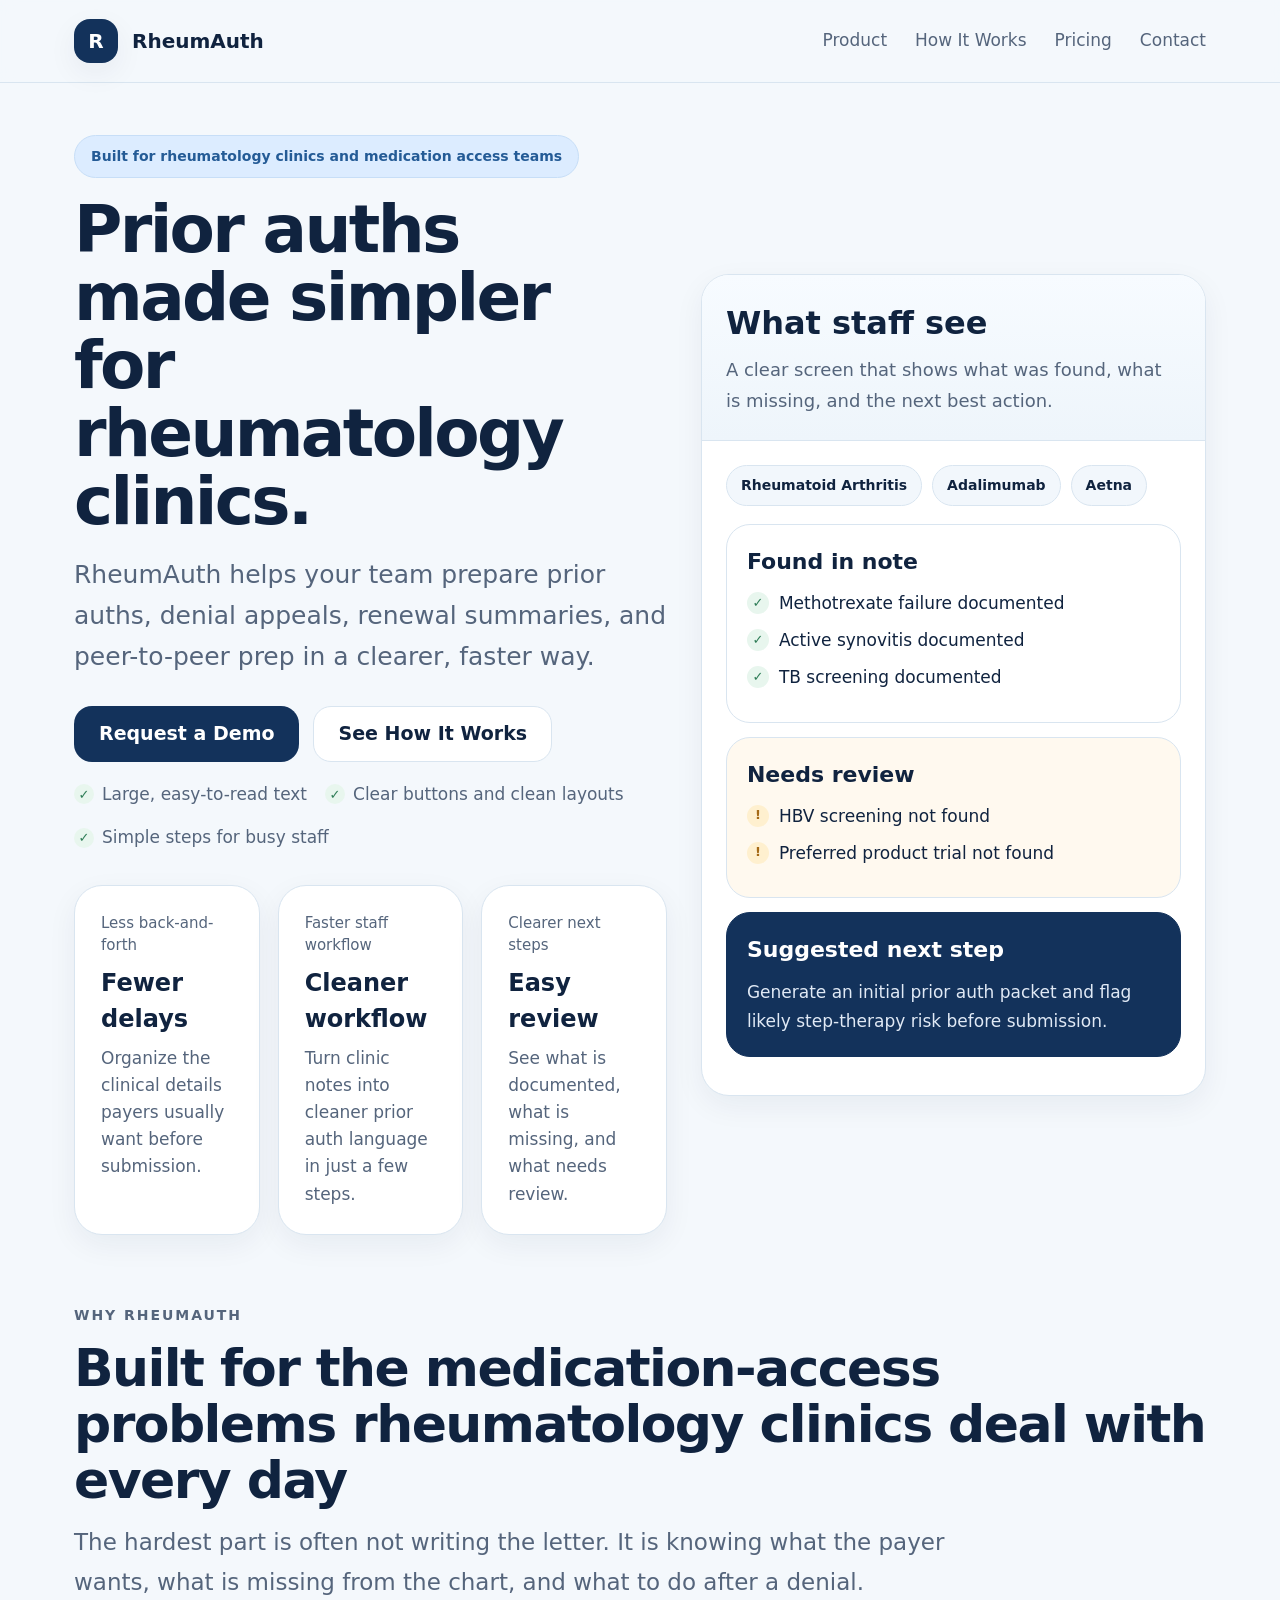
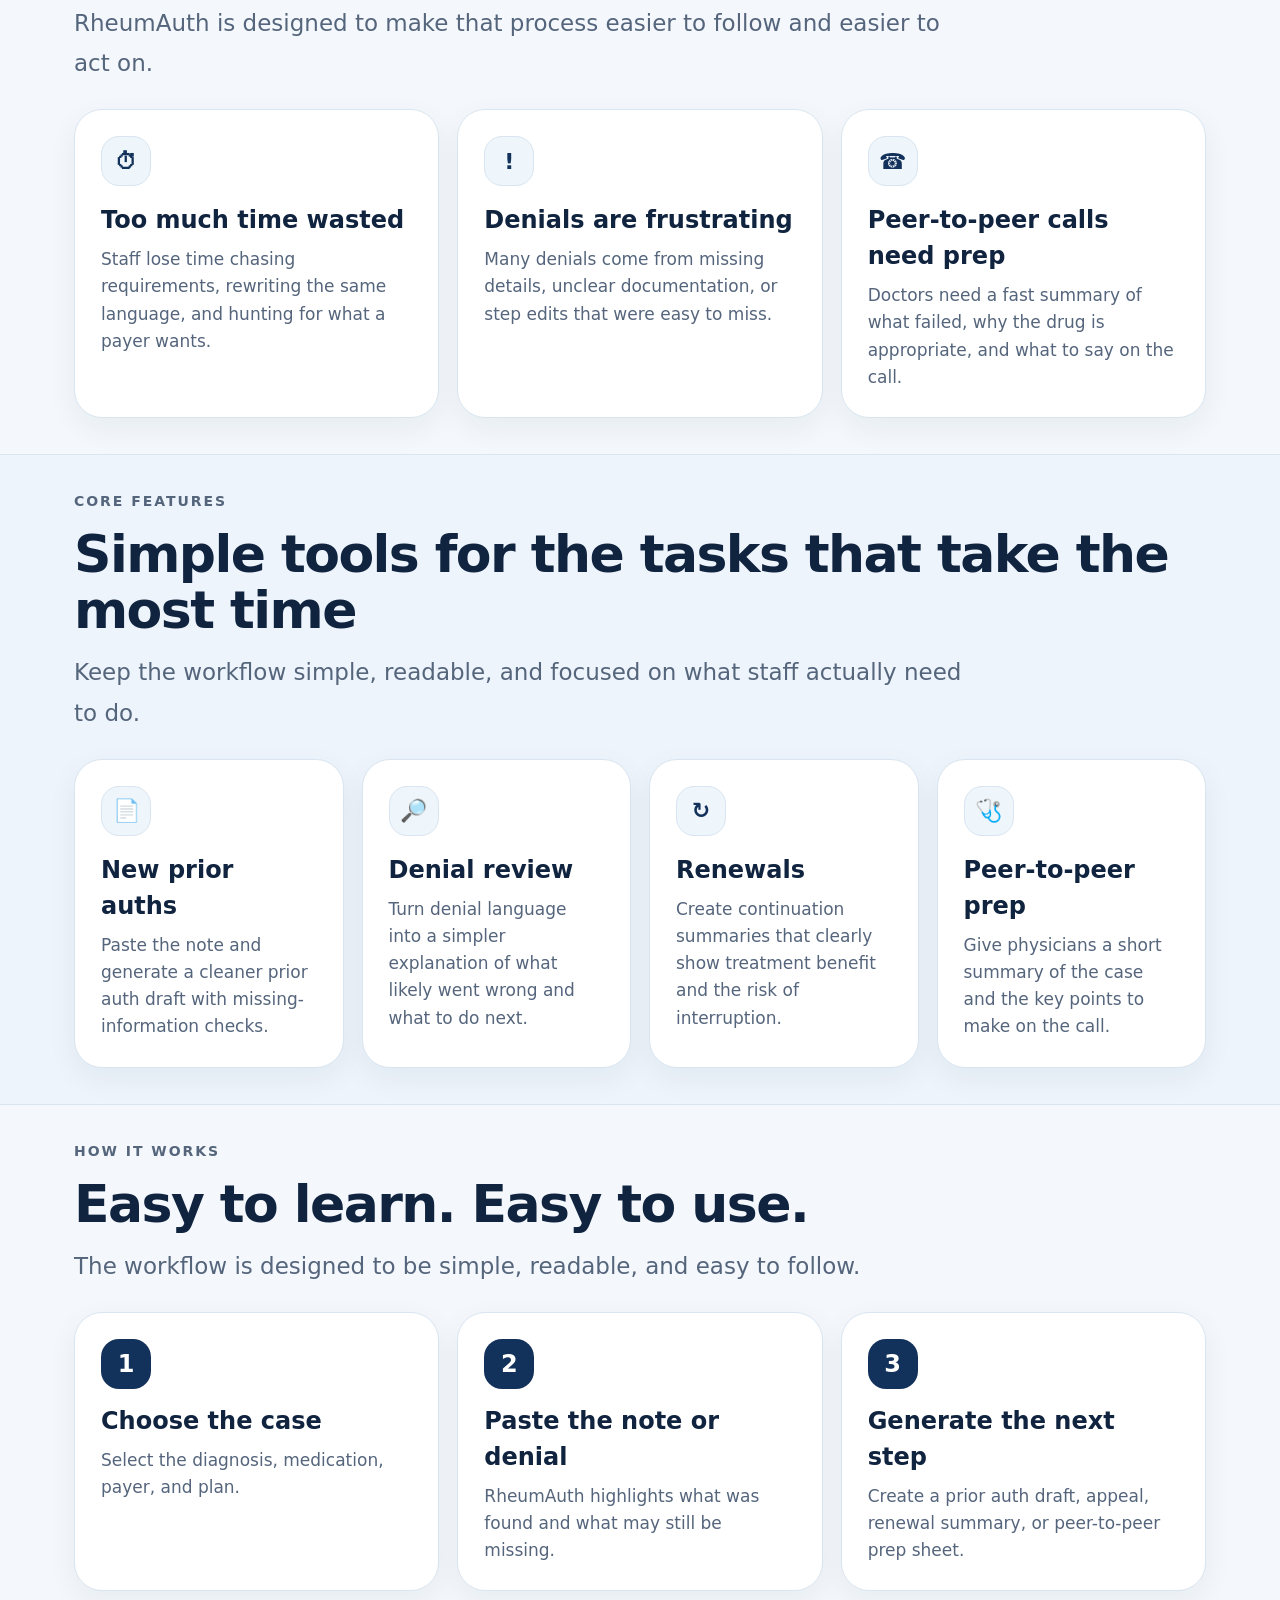
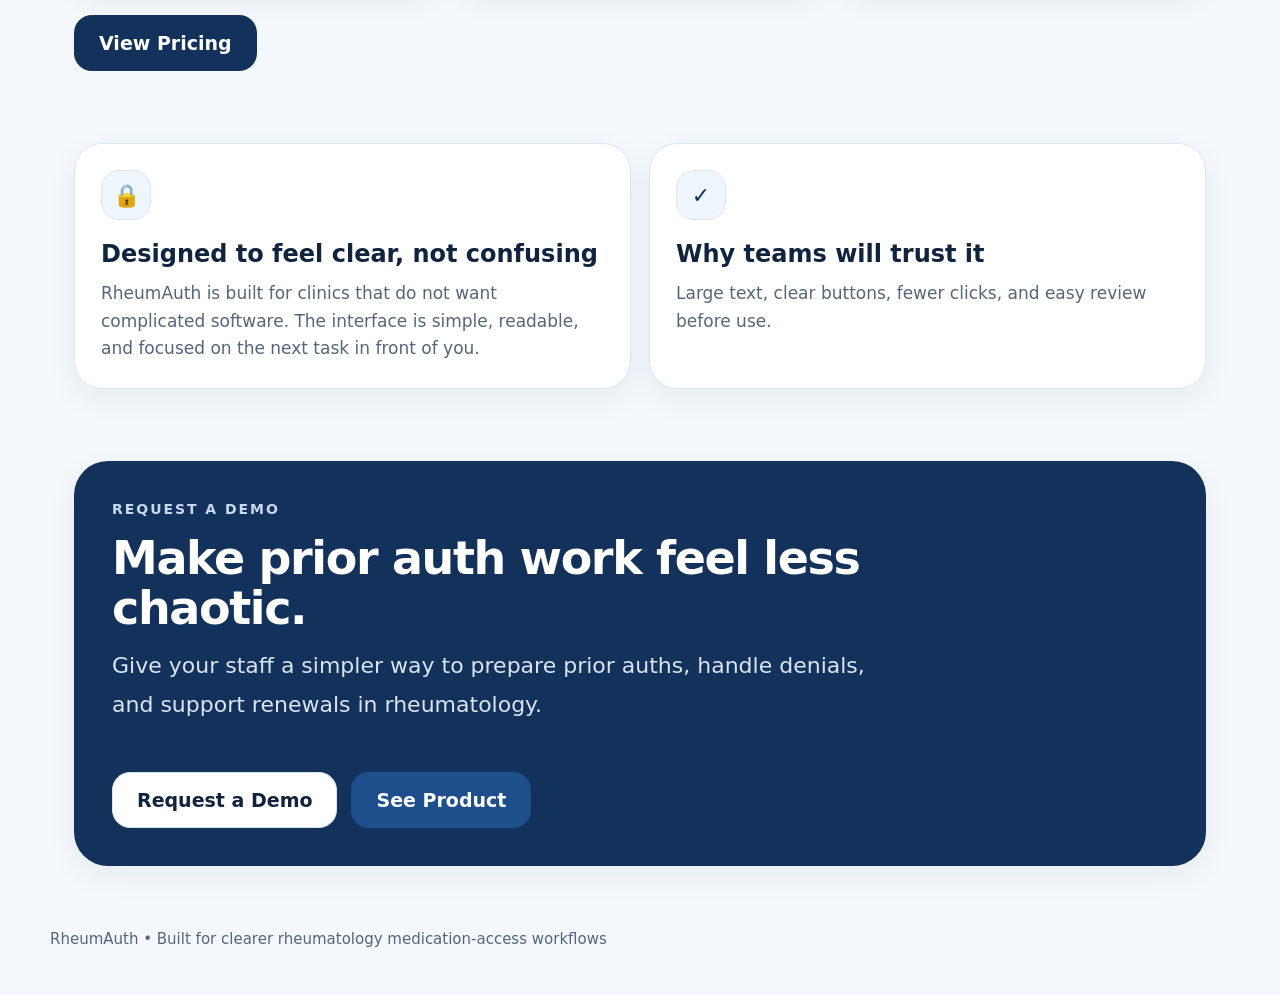
==== commit 6e9f6dc8: "Add files via upload" ====
--- a/index.html
+++ b/index.html
@@ -3,173 +3,172 @@
 <head>
   <meta charset="UTF-8" />
   <meta name="viewport" content="width=device-width, initial-scale=1.0" />
-  <title>RheumAuth | Prior auths made simpler for rheumatology clinics</title>
-  <meta name="description" content="RheumAuth helps rheumatology clinics create cleaner prior auth drafts, denial appeals, renewal summaries, and peer-to-peer prep with a simple, clinic-friendly workflow." />
+  <title>RheumAuth</title>
   <style>
-    :root {
-      --bg: #f8fafc;
-      --card: #ffffff;
-      --text: #0f172a;
-      --muted: #475569;
-      --line: #e2e8f0;
-      --dark: #0f172a;
-      --dark-2: #1e293b;
-      --sky: #e0f2fe;
-      --sky-text: #075985;
-      --green: #047857;
-      --amber: #b45309;
-      --shadow: 0 10px 30px rgba(15, 23, 42, 0.06);
-      --radius: 24px;
+    :root{
+      --bg:#f4f8fc;
+      --surface:#ffffff;
+      --surface-2:#eef5fb;
+      --text:#10233f;
+      --muted:#55657c;
+      --line:#d9e5f0;
+      --primary:#13325b;
+      --primary-2:#1d4f8c;
+      --accent:#dcecff;
+      --accent-text:#245b96;
+      --success:#2f7d57;
+      --warning:#a56a16;
+      --shadow:0 10px 30px rgba(16,35,63,0.06);
+      --max:1180px;
     }
-    * { box-sizing: border-box; }
-    body { margin: 0; font-family: Arial, Helvetica, sans-serif; background: #fff; color: var(--text); line-height: 1.5; }
-    a { color: inherit; text-decoration: none; }
-    .container { max-width: 1180px; margin: 0 auto; padding: 0 20px; }
-    .topbar { position: sticky; top: 0; z-index: 20; background: rgba(255,255,255,.96); backdrop-filter: blur(10px); border-bottom: 1px solid var(--line); }
-    .topbar-inner { min-height: 84px; display: flex; align-items: center; justify-content: space-between; gap: 20px; }
-    .brand { display: flex; align-items: center; gap: 14px; }
-    .brand-badge { width: 46px; height: 46px; border-radius: 16px; background: var(--dark); color: white; display: flex; align-items: center; justify-content: center; font-size: 20px; font-weight: 700; }
-    .brand-title { font-size: 28px; font-weight: 700; letter-spacing: -0.02em; }
-    .brand-subtitle { color: var(--muted); font-size: 15px; margin-top: 2px; }
-    .nav { display: flex; align-items: center; gap: 28px; color: var(--muted); font-size: 18px; }
-    .nav a:hover { color: var(--text); }
-    .actions { display: flex; gap: 12px; align-items: center; }
-    .btn { display: inline-flex; align-items: center; justify-content: center; min-height: 54px; padding: 0 22px; border-radius: 18px; font-size: 18px; font-weight: 700; border: 1px solid transparent; cursor: pointer; transition: .18s ease; }
-    .btn:hover { transform: translateY(-1px); }
-    .btn-dark { background: var(--dark); color: white; }
-    .btn-dark:hover { background: var(--dark-2); }
-    .btn-light { background: white; color: var(--text); border-color: #cbd5e1; }
-    .btn-light:hover { background: #f8fafc; }
-    .hero { padding: 52px 0 24px; background: linear-gradient(to bottom, #ffffff 0%, #f8fbff 100%); }
-    .hero-grid { display: grid; grid-template-columns: 1.08fr 0.92fr; gap: 34px; align-items: center; }
-    .badge { display: inline-block; background: var(--sky); color: var(--sky-text); border: 1px solid #bae6fd; border-radius: 999px; padding: 10px 16px; font-size: 15px; font-weight: 700; margin-bottom: 18px; }
-    h1 { margin: 0 0 18px; font-size: 64px; line-height: 1.05; letter-spacing: -0.04em; }
-    .hero-copy { font-size: 24px; line-height: 1.75; color: var(--muted); max-width: 760px; }
-    .hero-stats { display: grid; grid-template-columns: repeat(3, minmax(0, 1fr)); gap: 14px; margin: 28px 0; }
-    .stat, .card { background: var(--card); border: 1px solid var(--line); border-radius: 28px; box-shadow: var(--shadow); }
-    .stat { padding: 22px; }
-    .stat-label { font-size: 15px; color: var(--muted); }
-    .stat-value { font-size: 33px; font-weight: 700; margin-top: 8px; letter-spacing: -0.03em; }
-    .stat-note { font-size: 15px; color: var(--muted); margin-top: 10px; line-height: 1.55; }
-    .hero-buttons { display: flex; flex-wrap: wrap; gap: 14px; margin: 14px 0 24px; }
-    .hero-checks { display: flex; flex-wrap: wrap; gap: 18px; color: var(--muted); font-size: 18px; }
-    .hero-checks span::before { content: '✓'; color: var(--green); font-weight: 800; margin-right: 8px; }
-    .preview { padding: 0; overflow: hidden; }
-    .preview-head { padding: 24px; background: #f8fafc; border-bottom: 1px solid var(--line); }
-    .preview-head h3 { margin: 0 0 8px; font-size: 34px; letter-spacing: -0.03em; }
-    .preview-head p { margin: 0; color: var(--muted); font-size: 18px; line-height: 1.65; }
-    .preview-body { padding: 24px; }
-    .chips { display: flex; flex-wrap: wrap; gap: 10px; margin-bottom: 18px; }
-    .chip { padding: 9px 13px; background: #f1f5f9; border-radius: 999px; font-size: 14px; font-weight: 700; color: #334155; }
-    .panel { border: 1px solid var(--line); border-radius: 28px; padding: 22px; margin-bottom: 16px; }
-    .panel-warning { background: #fffbeb; }
-    .panel-dark { background: var(--dark); color: white; border-color: var(--dark); }
-    .panel-title { font-size: 24px; font-weight: 700; margin-bottom: 14px; letter-spacing: -0.02em; }
-    .list-item { display: flex; gap: 12px; align-items: flex-start; color: #334155; font-size: 18px; margin-bottom: 12px; line-height: 1.6; }
-    .list-item:last-child { margin-bottom: 0; }
-    .icon-ok { color: var(--green); font-weight: 800; }
-    .icon-warn { color: var(--amber); font-weight: 800; }
-    .section { padding: 70px 0; }
-    .section-alt { background: var(--bg); border-top: 1px solid var(--line); border-bottom: 1px solid var(--line); }
-    .eyebrow { text-transform: uppercase; letter-spacing: 0.14em; font-size: 14px; font-weight: 700; color: var(--muted); margin-bottom: 12px; }
-    h2 { margin: 0 0 12px; font-size: 46px; line-height: 1.1; letter-spacing: -0.03em; }
-    .section-sub { max-width: 850px; color: var(--muted); font-size: 22px; line-height: 1.75; margin-bottom: 36px; }
-    .grid-3 { display: grid; grid-template-columns: repeat(3, minmax(0, 1fr)); gap: 22px; }
-    .grid-4 { display: grid; grid-template-columns: repeat(4, minmax(0, 1fr)); gap: 22px; }
-    .card-pad { padding: 28px; }
-    .icon-box { width: 54px; height: 54px; border-radius: 18px; background: #f1f5f9; display: flex; align-items: center; justify-content: center; font-size: 23px; margin-bottom: 18px; }
-    .icon-box-sky { background: var(--sky); border: 1px solid #bae6fd; }
-    .card h3 { margin: 0 0 10px; font-size: 30px; letter-spacing: -0.02em; }
-    .card p { margin: 0; color: var(--muted); font-size: 20px; line-height: 1.75; }
-    .step-number { width: 54px; height: 54px; border-radius: 18px; background: var(--dark); color: white; display: flex; align-items: center; justify-content: center; font-size: 26px; font-weight: 800; margin-bottom: 18px; }
-    .two-up { display: grid; grid-template-columns: repeat(2, minmax(0, 1fr)); gap: 22px; }
-    .cta { background: var(--dark); color: white; border-radius: 32px; box-shadow: var(--shadow); padding: 42px; display: flex; align-items: center; justify-content: space-between; gap: 24px; }
-    .cta .eyebrow { color: #cbd5e1; }
-    .cta h2 { color: white; font-size: 42px; margin-bottom: 10px; }
-    .cta p { margin: 0; color: #cbd5e1; font-size: 21px; line-height: 1.7; max-width: 760px; }
-    .footer { border-top: 1px solid var(--line); padding: 28px 0 44px; color: var(--muted); font-size: 16px; background: white; }
-    @media (max-width: 1080px) {
-      .hero-grid, .grid-4, .grid-3, .two-up, .cta { grid-template-columns: 1fr; display: grid; }
-      .cta { gap: 28px; }
-      h1 { font-size: 52px; }
-      h2 { font-size: 38px; }
-      .hero-stats { grid-template-columns: 1fr; }
-    }
-    @media (max-width: 860px) {
-      .nav, .actions { display: none; }
-      .topbar-inner { min-height: 76px; }
-      .brand-title { font-size: 24px; }
-      .brand-subtitle { font-size: 14px; }
-      .hero { padding-top: 34px; }
-      h1 { font-size: 42px; }
-      .hero-copy, .section-sub, .card p, .preview-head p, .cta p { font-size: 19px; }
-      .card h3 { font-size: 26px; }
-      .preview-head h3 { font-size: 28px; }
-      .panel-title { font-size: 22px; }
-      .btn { width: 100%; }
-      .hero-buttons { flex-direction: column; }
-      .cta { padding: 28px; }
-      .section { padding: 54px 0; }
-    }
+    *{box-sizing:border-box}
+    html{scroll-behavior:smooth}
+    body{margin:0;font-family:Inter,ui-sans-serif,system-ui,-apple-system,Segoe UI,Roboto,Helvetica,Arial,sans-serif;background:var(--bg);color:var(--text);line-height:1.5}
+    a{text-decoration:none;color:inherit}
+    .wrap{max-width:var(--max);margin:0 auto;padding:0 24px}
+    .topbar{position:sticky;top:0;z-index:20;background:rgba(244,248,252,.92);backdrop-filter:blur(8px);border-bottom:1px solid var(--line)}
+    .nav{min-height:82px;display:flex;align-items:center;justify-content:space-between;gap:20px}
+    .brand{display:flex;align-items:center;gap:14px;font-weight:700;font-size:20px}
+    .logo{width:44px;height:44px;border-radius:16px;background:var(--primary);color:white;display:flex;align-items:center;justify-content:center;font-weight:800;box-shadow:var(--shadow)}
+    .navlinks{display:flex;gap:28px;align-items:center;color:var(--muted);font-size:17px}
+    .navlinks a:hover{color:var(--text)}
+    .hero{padding:52px 0 34px}
+    .hero-grid{display:grid;grid-template-columns:1.08fr .92fr;gap:34px;align-items:center}
+    .badge{display:inline-flex;align-items:center;gap:10px;background:var(--accent);color:var(--accent-text);border:1px solid #c7def7;border-radius:999px;padding:10px 16px;font-size:14px;font-weight:700}
+    h1{font-size:66px;line-height:1.03;letter-spacing:-0.04em;margin:18px 0 18px}
+    .lead{font-size:25px;line-height:1.65;color:var(--muted);max-width:760px;margin:0}
+    .btns{display:flex;gap:14px;flex-wrap:wrap;margin-top:28px}
+    .btn{min-height:56px;padding:0 24px;border-radius:18px;border:1px solid transparent;display:inline-flex;align-items:center;justify-content:center;font-size:19px;font-weight:700;cursor:pointer}
+    .btn-primary{background:var(--primary);color:white}.btn-primary:hover{background:#0f2a4d}
+    .btn-secondary{background:white;color:var(--text);border-color:var(--line)}.btn-secondary:hover{background:#f8fbff}
+    .trust{display:flex;gap:18px;flex-wrap:wrap;margin-top:20px;color:var(--muted);font-size:17px}.trust span{display:flex;align-items:center;gap:8px}
+    .check{width:20px;height:20px;border-radius:50%;background:#e8f6ee;color:var(--success);display:inline-flex;align-items:center;justify-content:center;font-weight:800;font-size:13px}
+    .cards-3{display:grid;grid-template-columns:repeat(3,1fr);gap:18px;margin-top:34px}
+    .card{background:var(--surface);border:1px solid var(--line);border-radius:28px;box-shadow:var(--shadow)}
+    .card-pad{padding:26px}.mini-label{font-size:15px;color:var(--muted);margin-bottom:8px}.mini-title{font-size:24px;font-weight:800;margin-bottom:8px}.mini-copy{font-size:17px;line-height:1.6;color:var(--muted)}
+    .preview{overflow:hidden}.preview-top{border-bottom:1px solid var(--line);background:linear-gradient(180deg,#f7fbff,#eef5fb);padding:24px}.preview-top h3{margin:0 0 8px;font-size:32px}.preview-top p{margin:0;font-size:18px;color:var(--muted);line-height:1.7}.preview-body{padding:24px}
+    .pill-row{display:flex;gap:10px;flex-wrap:wrap;margin-bottom:18px}.pill{background:#f2f7fc;border:1px solid var(--line);border-radius:999px;padding:9px 14px;font-size:14px;color:var(--text);font-weight:700}
+    .boxed{border:1px solid var(--line);border-radius:24px;padding:20px;background:white;margin-bottom:14px}.boxed.warn{background:#fff9ef}.boxed.dark{background:var(--primary);color:white;border-color:var(--primary)}.boxed h4{margin:0 0 12px;font-size:22px}.boxed ul{padding-left:0;margin:0;list-style:none}.boxed li{display:flex;gap:10px;align-items:flex-start;font-size:17px;line-height:1.6;color:inherit;margin:10px 0}
+    .dot-ok,.dot-warn{width:22px;height:22px;border-radius:50%;flex:0 0 auto;margin-top:2px;display:inline-flex;align-items:center;justify-content:center;font-size:13px;font-weight:800}.dot-ok{background:#e8f6ee;color:var(--success)}.dot-warn{background:#fff0cf;color:var(--warning)}
+    section.block{padding:36px 0}.eyebrow{color:var(--muted);font-weight:800;font-size:14px;letter-spacing:.14em;text-transform:uppercase;margin-bottom:14px}
+    h2{font-size:52px;line-height:1.08;letter-spacing:-0.03em;margin:0 0 14px}.section-copy{max-width:900px;color:var(--muted);font-size:23px;line-height:1.75;margin:0}
+    .grid-3{display:grid;grid-template-columns:repeat(3,1fr);gap:18px;margin-top:26px}.grid-4{display:grid;grid-template-columns:repeat(4,1fr);gap:18px;margin-top:26px}
+    .icon{width:50px;height:50px;border-radius:18px;display:flex;align-items:center;justify-content:center;background:var(--surface-2);color:var(--primary);font-size:22px;font-weight:800;border:1px solid var(--line)}
+    .step{width:50px;height:50px;border-radius:18px;background:var(--primary);color:white;display:flex;align-items:center;justify-content:center;font-size:24px;font-weight:800;margin-bottom:14px}
+    .trust-grid{display:grid;grid-template-columns:repeat(2,1fr);gap:18px}
+    .cta{background:var(--primary);color:white;border-radius:34px;padding:38px;box-shadow:var(--shadow)}.cta h3{font-size:46px;line-height:1.08;margin:0 0 14px;letter-spacing:-0.03em}.cta p{font-size:22px;line-height:1.75;color:#d8e4f3;margin:0}.cta-row{display:flex;align-items:center;justify-content:space-between;gap:20px;flex-wrap:wrap}
+    .footer{padding:26px 0 44px;color:var(--muted);font-size:15px}
+    @media (max-width:1100px){.hero-grid{grid-template-columns:1fr}h1{font-size:56px}.cards-3,.grid-3,.grid-4,.trust-grid{grid-template-columns:1fr 1fr}}
+    @media (max-width:760px){.nav{min-height:72px}.navlinks{display:none}h1{font-size:42px}h2{font-size:36px}.lead,.section-copy,.cta p{font-size:19px}.cards-3,.grid-3,.grid-4,.trust-grid{grid-template-columns:1fr}.cta h3{font-size:34px}.btn{width:100%}}
   </style>
 </head>
 <body>
-  <header class="topbar">
-    <div class="container topbar-inner">
-      <div class="brand">
-        <div class="brand-badge">R</div>
-        <div>
-          <div class="brand-title">RheumAuth</div>
-          <div class="brand-subtitle">Rheumatology prior auth platform</div>
-        </div>
-      </div>
-      <nav class="nav">
-        <a href="#home">Home</a>
-        <a href="#features">Features</a>
+  <div class="topbar">
+    <div class="wrap nav">
+      <div class="brand"><div class="logo">R</div><div><div>RheumAuth</div></div></div>
+      <div class="navlinks">
+        <a href="#features">Product</a>
         <a href="#how">How It Works</a>
-        <a href="#contact">Contact</a>
-      </nav>
-      <div class="actions">
-        <a class="btn btn-light" href="#features">View Product</a>
-        <a class="btn btn-dark" href="#contact">Request Demo</a>
+        <a href="#pricing">Pricing</a>
+        <a href="mailto:hello@rheumauth.com">Contact</a>
       </div>
     </div>
-  </header>
-  <main id="home">
+  </div>
+
+  <main>
     <section class="hero">
-      <div class="container hero-grid">
+      <div class="wrap hero-grid">
         <div>
           <div class="badge">Built for rheumatology clinics and medication access teams</div>
-          <h1>Prior auths made simpler for busy rheumatology clinics.</h1>
-          <div class="hero-copy">RheumAuth helps staff turn clinic notes into clean prior auth drafts, denial appeals, renewal summaries, and peer-to-peer prep without digging through a maze of requirements.</div>
-          <div class="hero-stats">
-            <div class="stat"><div class="stat-label">Simple workflow</div><div class="stat-value">3 steps</div><div class="stat-note">Choose case, paste note, generate output</div></div>
-            <div class="stat"><div class="stat-label">Core use cases</div><div class="stat-value">Auths + Appeals</div><div class="stat-note">Also renewals and peer-to-peer prep</div></div>
-            <div class="stat"><div class="stat-label">Designed for</div><div class="stat-value">Real staff</div><div class="stat-note">Large text, clear buttons, minimal clutter</div></div>
+          <h1>Prior auths made simpler for rheumatology clinics.</h1>
+          <p class="lead">RheumAuth helps your team prepare prior auths, denial appeals, renewal summaries, and peer-to-peer prep in a clearer, faster way.</p>
+          <div class="btns">
+            <a class="btn btn-primary" href="mailto:hello@rheumauth.com?subject=RheumAuth Demo Request">Request a Demo</a>
+            <a class="btn btn-secondary" href="#how">See How It Works</a>
           </div>
-          <div class="hero-buttons">
-            <a class="btn btn-dark" href="#contact">See the Demo</a>
-            <a class="btn btn-light" href="#features">View Product Screens</a>
+          <div class="trust">
+            <span><span class="check">✓</span>Large, easy-to-read text</span>
+            <span><span class="check">✓</span>Clear buttons and clean layouts</span>
+            <span><span class="check">✓</span>Simple steps for busy staff</span>
           </div>
-          <div class="hero-checks"><span>Easy to read</span><span>Easy to click</span><span>Easy to trust</span></div>
+          <div class="cards-3">
+            <div class="card"><div class="card-pad"><div class="mini-label">Less back-and-forth</div><div class="mini-title">Fewer delays</div><div class="mini-copy">Organize the clinical details payers usually want before submission.</div></div></div>
+            <div class="card"><div class="card-pad"><div class="mini-label">Faster staff workflow</div><div class="mini-title">Cleaner workflow</div><div class="mini-copy">Turn clinic notes into cleaner prior auth language in just a few steps.</div></div></div>
+            <div class="card"><div class="card-pad"><div class="mini-label">Clearer next steps</div><div class="mini-title">Easy review</div><div class="mini-copy">See what is documented, what is missing, and what needs review.</div></div></div>
+          </div>
         </div>
         <div class="card preview">
-          <div class="preview-head"><h3>What staff see</h3><p>A clear screen that shows what was found, what is missing, and the next best action.</p></div>
+          <div class="preview-top"><h3>What staff see</h3><p>A clear screen that shows what was found, what is missing, and the next best action.</p></div>
           <div class="preview-body">
-            <div class="chips"><div class="chip">Rheumatoid Arthritis</div><div class="chip">Adalimumab</div><div class="chip">Aetna</div></div>
-            <div class="panel"><div class="panel-title">Found in note</div><div class="list-item"><span class="icon-ok">✓</span><span>Methotrexate failure documented</span></div><div class="list-item"><span class="icon-ok">✓</span><span>Active synovitis documented</span></div><div class="list-item"><span class="icon-ok">✓</span><span>TB screening documented</span></div></div>
-            <div class="panel panel-warning"><div class="panel-title">Needs review</div><div class="list-item"><span class="icon-warn">!</span><span>HBV screening not found</span></div><div class="list-item"><span class="icon-warn">!</span><span>Preferred product trial not found</span></div></div>
-            <div class="panel panel-dark"><div class="panel-title">Suggested next step</div><div style="font-size: 19px; line-height: 1.75; color: #cbd5e1;">Generate an initial prior auth packet and flag likely step-therapy risk before submission.</div></div>
+            <div class="pill-row"><div class="pill">Rheumatoid Arthritis</div><div class="pill">Adalimumab</div><div class="pill">Aetna</div></div>
+            <div class="boxed"><h4>Found in note</h4><ul><li><span class="dot-ok">✓</span> Methotrexate failure documented</li><li><span class="dot-ok">✓</span> Active synovitis documented</li><li><span class="dot-ok">✓</span> TB screening documented</li></ul></div>
+            <div class="boxed warn"><h4>Needs review</h4><ul><li><span class="dot-warn">!</span> HBV screening not found</li><li><span class="dot-warn">!</span> Preferred product trial not found</li></ul></div>
+            <div class="boxed dark"><h4>Suggested next step</h4><div style="font-size:17px;line-height:1.7;color:#e0e9f5">Generate an initial prior auth packet and flag likely step-therapy risk before submission.</div></div>
           </div>
         </div>
       </div>
     </section>
-    <section class="section"><div class="container"><div class="eyebrow">Why this matters</div><h2>A cleaner workflow for one of the most frustrating parts of clinic</h2><div class="section-sub">RheumAuth is designed to reduce clicks, reduce guesswork, and make the next step obvious for staff who do not want to fight with software.</div><div class="grid-3"><div class="card card-pad"><div class="icon-box">⏱</div><h3>Too much time wasted</h3><p>Staff lose time chasing requirements, rewriting the same language, and hunting for what a payer wants.</p></div><div class="card card-pad"><div class="icon-box">⚠</div><h3>Denials are frustrating</h3><p>Many denials come from missing details, unclear documentation, or step edits that were easy to miss.</p></div><div class="card card-pad"><div class="icon-box">📞</div><h3>Peer-to-peer calls need prep</h3><p>Doctors need a fast summary of what failed, why the drug is appropriate, and what to say on the call.</p></div></div></div></section>
-    <section class="section section-alt" id="features"><div class="container"><div class="eyebrow">Core features</div><h2>Everything is organized around the next task a clinic actually needs to do</h2><div class="section-sub">No clutter. No dashboard overload. Just the core workflows that matter most for rheumatology medication access.</div><div class="grid-4"><div class="card card-pad"><div class="icon-box icon-box-sky">📄</div><h3>Initial prior auths</h3><p>Paste the clinic note and get a cleaner draft with missing-info checks before you submit.</p></div><div class="card card-pad"><div class="icon-box icon-box-sky">🔎</div><h3>Denial analysis</h3><p>Paste denial language and get a simple explanation of what likely went wrong and what to do next.</p></div><div class="card card-pad"><div class="icon-box icon-box-sky">↻</div><h3>Renewal summaries</h3><p>Show continuation of benefit, flare prevention, and why therapy should not be interrupted.</p></div><div class="card card-pad"><div class="icon-box icon-box-sky">🩺</div><h3>Peer-to-peer prep</h3><p>Give physicians a concise summary and talking points before the insurer call starts.</p></div></div></div></section>
-    <section class="section" id="how"><div class="container"><div class="eyebrow">How it works</div><h2>Simple enough for a new staff member to understand in one sitting</h2><div class="section-sub">The interface is built around a short path from note to action, with large sections, plain labels, and clear next steps.</div><div class="grid-3"><div class="card card-pad"><div class="step-number">1</div><h3>Choose the case</h3><p>Pick the diagnosis, medication, payer, and plan so the platform understands the context.</p></div><div class="card card-pad"><div class="step-number">2</div><h3>Paste the note or denial</h3><p>RheumAuth reads the note and highlights what was found and what still needs attention.</p></div><div class="card card-pad"><div class="step-number">3</div><h3>Generate the next step</h3><p>Create a prior auth draft, appeal, renewal summary, or peer-to-peer prep sheet.</p></div></div></div></section>
-    <section class="section"><div class="container two-up"><div class="card card-pad"><div class="icon-box icon-box-sky">🔒</div><h3>Clear and trustworthy by design</h3><p>RheumAuth is built to show what it found, what it did not find, and what still needs review. The goal is to support staff, not confuse them with hidden logic.</p></div><div class="card card-pad"><div class="icon-box icon-box-sky">📋</div><h3>Built around real clinic tasks</h3><p>The product focuses on what clinics actually need most: new auths, denials, renewals, and peer-to-peer prep. No noisy extras up front.</p></div></div></section>
-    <section class="section" id="contact"><div class="container"><div class="cta"><div><div class="eyebrow">Request a demo</div><h2>Make medication access feel less chaotic.</h2><p>Start with a simple, easy-to-read workflow designed for rheumatology physicians and staff who want software that feels calm, obvious, and useful.</p></div><div style="display:flex; flex-direction:column; gap:14px; min-width:260px;"><a class="btn btn-light" href="mailto:hello@rheumauth.com?subject=RheumAuth%20Demo%20Request">Email for Demo</a><a class="btn btn-dark" href="mailto:hello@rheumauth.com?subject=RheumAuth%20Question">Ask a Question</a></div></div></div></section>
+
+    <section class="block">
+      <div class="wrap">
+        <div class="eyebrow">Why RheumAuth</div>
+        <h2>Built for the medication-access problems rheumatology clinics deal with every day</h2>
+        <p class="section-copy">The hardest part is often not writing the letter. It is knowing what the payer wants, what is missing from the chart, and what to do after a denial. RheumAuth is designed to make that process easier to follow and easier to act on.</p>
+        <div class="grid-3">
+          <div class="card"><div class="card-pad"><div class="icon">⏱</div><div class="mini-title" style="margin-top:16px">Too much time wasted</div><div class="mini-copy">Staff lose time chasing requirements, rewriting the same language, and hunting for what a payer wants.</div></div></div>
+          <div class="card"><div class="card-pad"><div class="icon">!</div><div class="mini-title" style="margin-top:16px">Denials are frustrating</div><div class="mini-copy">Many denials come from missing details, unclear documentation, or step edits that were easy to miss.</div></div></div>
+          <div class="card"><div class="card-pad"><div class="icon">☎</div><div class="mini-title" style="margin-top:16px">Peer-to-peer calls need prep</div><div class="mini-copy">Doctors need a fast summary of what failed, why the drug is appropriate, and what to say on the call.</div></div></div>
+        </div>
+      </div>
+    </section>
+
+    <section class="block" id="features" style="background:#edf4fb;border-top:1px solid var(--line);border-bottom:1px solid var(--line);">
+      <div class="wrap">
+        <div class="eyebrow">Core features</div>
+        <h2>Simple tools for the tasks that take the most time</h2>
+        <p class="section-copy">Keep the workflow simple, readable, and focused on what staff actually need to do.</p>
+        <div class="grid-4">
+          <div class="card"><div class="card-pad"><div class="icon">📄</div><div class="mini-title" style="margin-top:16px">New prior auths</div><div class="mini-copy">Paste the note and generate a cleaner prior auth draft with missing-information checks.</div></div></div>
+          <div class="card"><div class="card-pad"><div class="icon">🔎</div><div class="mini-title" style="margin-top:16px">Denial review</div><div class="mini-copy">Turn denial language into a simpler explanation of what likely went wrong and what to do next.</div></div></div>
+          <div class="card"><div class="card-pad"><div class="icon">↻</div><div class="mini-title" style="margin-top:16px">Renewals</div><div class="mini-copy">Create continuation summaries that clearly show treatment benefit and the risk of interruption.</div></div></div>
+          <div class="card"><div class="card-pad"><div class="icon">🩺</div><div class="mini-title" style="margin-top:16px">Peer-to-peer prep</div><div class="mini-copy">Give physicians a short summary of the case and the key points to make on the call.</div></div></div>
+        </div>
+      </div>
+    </section>
+
+    <section class="block" id="how">
+      <div class="wrap">
+        <div class="eyebrow">How it works</div>
+        <h2>Easy to learn. Easy to use.</h2>
+        <p class="section-copy">The workflow is designed to be simple, readable, and easy to follow.</p>
+        <div class="grid-3">
+          <div class="card"><div class="card-pad"><div class="step">1</div><div class="mini-title">Choose the case</div><div class="mini-copy">Select the diagnosis, medication, payer, and plan.</div></div></div>
+          <div class="card"><div class="card-pad"><div class="step">2</div><div class="mini-title">Paste the note or denial</div><div class="mini-copy">RheumAuth highlights what was found and what may still be missing.</div></div></div>
+          <div class="card"><div class="card-pad"><div class="step">3</div><div class="mini-title">Generate the next step</div><div class="mini-copy">Create a prior auth draft, appeal, renewal summary, or peer-to-peer prep sheet.</div></div></div>
+        </div>
+        <div class="btns" style="margin-top:24px"><a class="btn btn-primary" href="#pricing">View Pricing</a></div>
+      </div>
+    </section>
+
+    <section class="block">
+      <div class="wrap trust-grid">
+        <div class="card"><div class="card-pad"><div class="icon">🔒</div><div class="mini-title" style="margin-top:16px">Designed to feel clear, not confusing</div><div class="mini-copy">RheumAuth is built for clinics that do not want complicated software. The interface is simple, readable, and focused on the next task in front of you.</div></div></div>
+        <div class="card"><div class="card-pad"><div class="icon">✓</div><div class="mini-title" style="margin-top:16px">Why teams will trust it</div><div class="mini-copy">Large text, clear buttons, fewer clicks, and easy review before use.</div></div></div>
+      </div>
+    </section>
+
+    <section class="block" id="pricing">
+      <div class="wrap">
+        <div class="cta">
+          <div class="cta-row">
+            <div style="max-width:760px"><div class="eyebrow" style="color:#c7d8ee">Request a demo</div><h3>Make prior auth work feel less chaotic.</h3><p>Give your staff a simpler way to prepare prior auths, handle denials, and support renewals in rheumatology.</p></div>
+            <div class="btns"><a class="btn btn-secondary" href="mailto:hello@rheumauth.com?subject=RheumAuth Demo Request">Request a Demo</a><a class="btn" href="#features" style="background:#1d4f8c;color:white">See Product</a></div>
+          </div>
+        </div>
+      </div>
+    </section>
+
+    <div class="wrap footer">RheumAuth • Built for clearer rheumatology medication-access workflows</div>
   </main>
-  <footer class="footer"><div class="container">RheumAuth is being built to simplify rheumatology prior auths, denial appeals, renewals, and peer-to-peer preparation.</div></footer>
 </body>
 </html>
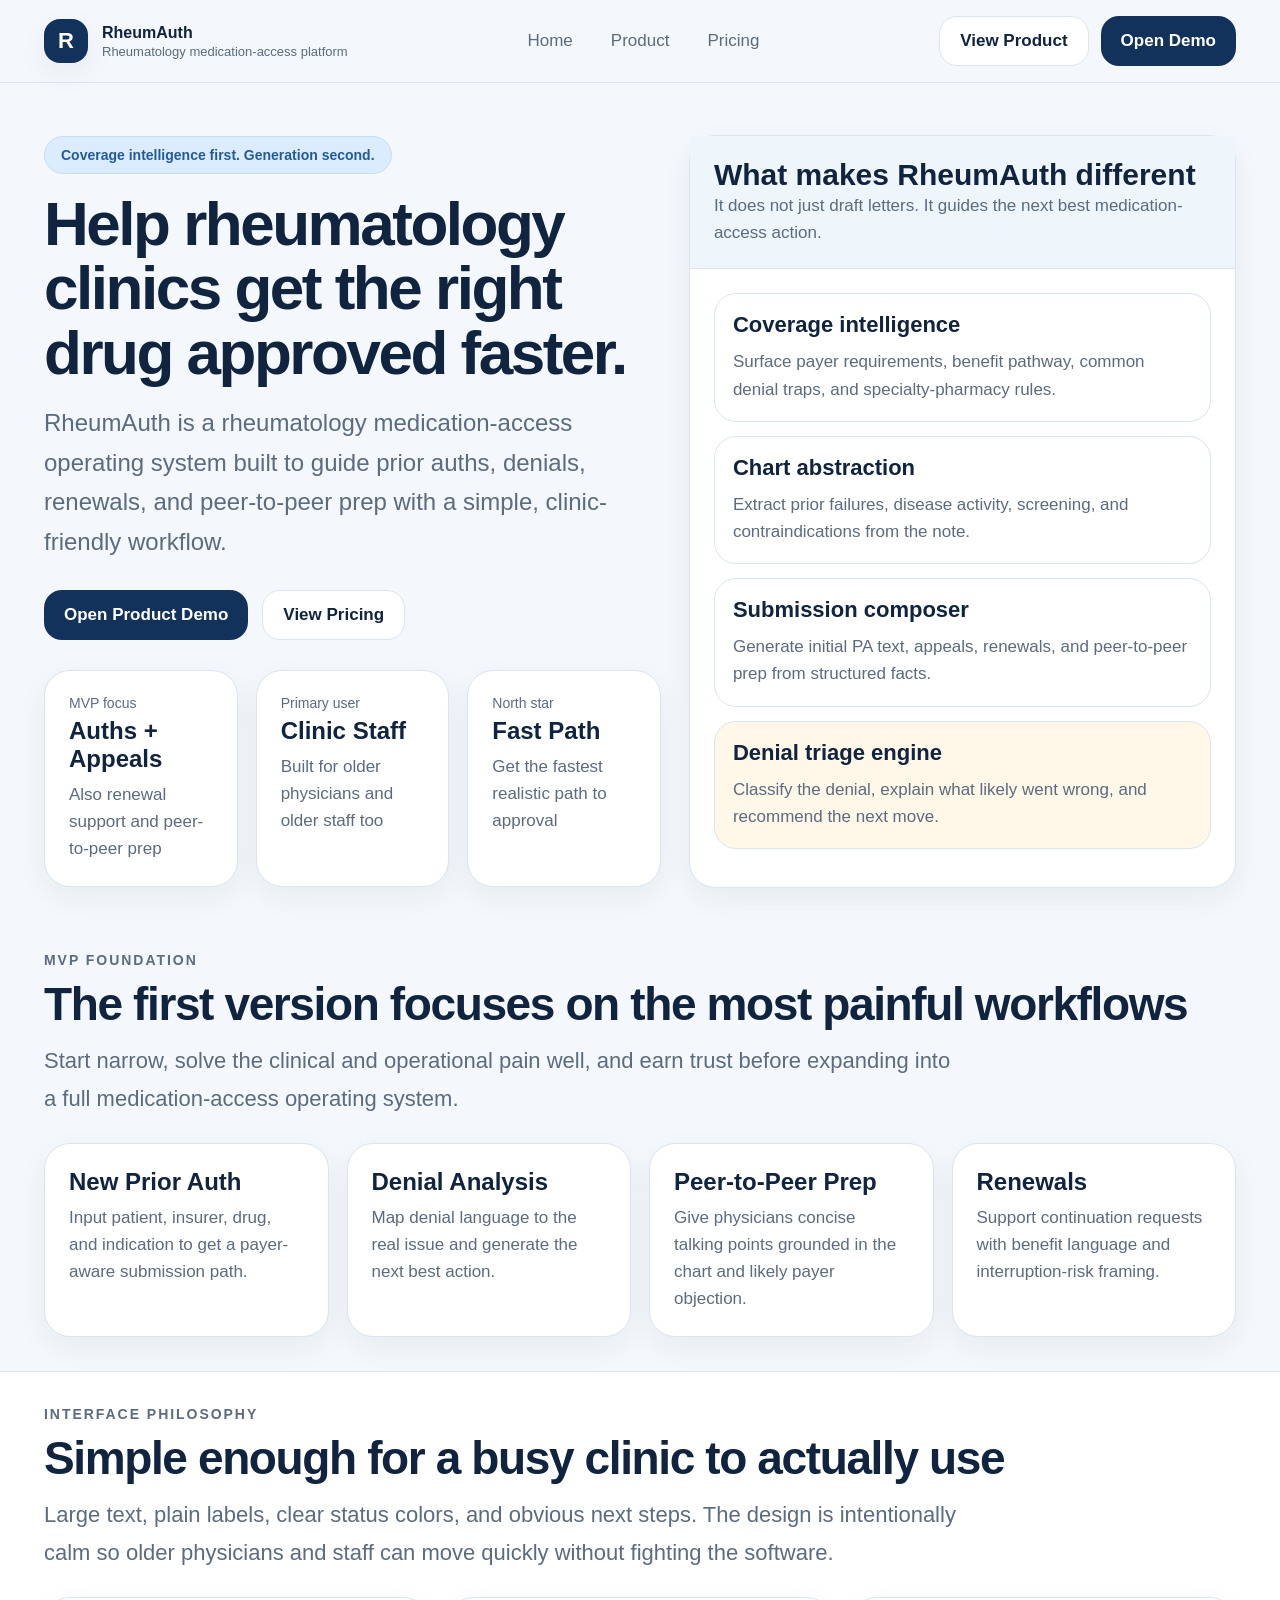
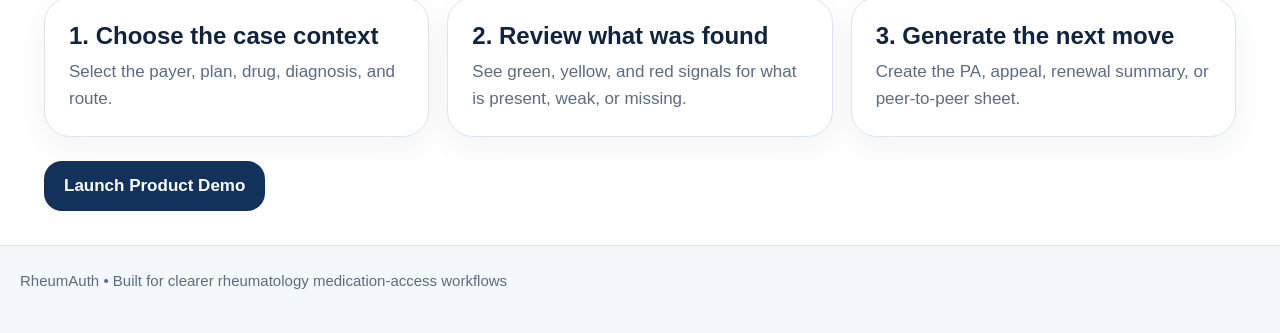
==== commit 2be2b81d: "Add files via upload" ====
--- a/index.html
+++ b/index.html
@@ -7,168 +7,613 @@
   <style>
     :root{
       --bg:#f4f8fc;
-      --surface:#ffffff;
-      --surface-2:#eef5fb;
+      --card:#ffffff;
+      --card2:#eef5fb;
+      --line:#d9e5f0;
       --text:#10233f;
-      --muted:#55657c;
-      --line:#d9e5f0;
-      --primary:#13325b;
-      --primary-2:#1d4f8c;
-      --accent:#dcecff;
-      --accent-text:#245b96;
-      --success:#2f7d57;
-      --warning:#a56a16;
-      --shadow:0 10px 30px rgba(16,35,63,0.06);
-      --max:1180px;
+      --muted:#5b6b80;
+      --navy:#13325b;
+      --navy2:#102949;
+      --blue:#245b96;
+      --bluebg:#dcecff;
+      --green:#2f7d57;
+      --greenbg:#e9f7ef;
+      --amber:#9a6518;
+      --amberbg:#fff7e8;
+      --rose:#a83b4f;
+      --rosebg:#fff0f3;
+      --shadow:0 10px 30px rgba(16,35,63,.06);
+      --radius:26px;
+      --max:1240px;
     }
     *{box-sizing:border-box}
     html{scroll-behavior:smooth}
-    body{margin:0;font-family:Inter,ui-sans-serif,system-ui,-apple-system,Segoe UI,Roboto,Helvetica,Arial,sans-serif;background:var(--bg);color:var(--text);line-height:1.5}
+    body{margin:0;font-family:Inter,Arial,sans-serif;background:var(--bg);color:var(--text)}
     a{text-decoration:none;color:inherit}
+    button,input,select,textarea{font:inherit}
     .wrap{max-width:var(--max);margin:0 auto;padding:0 24px}
-    .topbar{position:sticky;top:0;z-index:20;background:rgba(244,248,252,.92);backdrop-filter:blur(8px);border-bottom:1px solid var(--line)}
-    .nav{min-height:82px;display:flex;align-items:center;justify-content:space-between;gap:20px}
-    .brand{display:flex;align-items:center;gap:14px;font-weight:700;font-size:20px}
-    .logo{width:44px;height:44px;border-radius:16px;background:var(--primary);color:white;display:flex;align-items:center;justify-content:center;font-weight:800;box-shadow:var(--shadow)}
-    .navlinks{display:flex;gap:28px;align-items:center;color:var(--muted);font-size:17px}
-    .navlinks a:hover{color:var(--text)}
-    .hero{padding:52px 0 34px}
-    .hero-grid{display:grid;grid-template-columns:1.08fr .92fr;gap:34px;align-items:center}
-    .badge{display:inline-flex;align-items:center;gap:10px;background:var(--accent);color:var(--accent-text);border:1px solid #c7def7;border-radius:999px;padding:10px 16px;font-size:14px;font-weight:700}
-    h1{font-size:66px;line-height:1.03;letter-spacing:-0.04em;margin:18px 0 18px}
-    .lead{font-size:25px;line-height:1.65;color:var(--muted);max-width:760px;margin:0}
-    .btns{display:flex;gap:14px;flex-wrap:wrap;margin-top:28px}
-    .btn{min-height:56px;padding:0 24px;border-radius:18px;border:1px solid transparent;display:inline-flex;align-items:center;justify-content:center;font-size:19px;font-weight:700;cursor:pointer}
-    .btn-primary{background:var(--primary);color:white}.btn-primary:hover{background:#0f2a4d}
-    .btn-secondary{background:white;color:var(--text);border-color:var(--line)}.btn-secondary:hover{background:#f8fbff}
-    .trust{display:flex;gap:18px;flex-wrap:wrap;margin-top:20px;color:var(--muted);font-size:17px}.trust span{display:flex;align-items:center;gap:8px}
-    .check{width:20px;height:20px;border-radius:50%;background:#e8f6ee;color:var(--success);display:inline-flex;align-items:center;justify-content:center;font-weight:800;font-size:13px}
-    .cards-3{display:grid;grid-template-columns:repeat(3,1fr);gap:18px;margin-top:34px}
-    .card{background:var(--surface);border:1px solid var(--line);border-radius:28px;box-shadow:var(--shadow)}
-    .card-pad{padding:26px}.mini-label{font-size:15px;color:var(--muted);margin-bottom:8px}.mini-title{font-size:24px;font-weight:800;margin-bottom:8px}.mini-copy{font-size:17px;line-height:1.6;color:var(--muted)}
-    .preview{overflow:hidden}.preview-top{border-bottom:1px solid var(--line);background:linear-gradient(180deg,#f7fbff,#eef5fb);padding:24px}.preview-top h3{margin:0 0 8px;font-size:32px}.preview-top p{margin:0;font-size:18px;color:var(--muted);line-height:1.7}.preview-body{padding:24px}
-    .pill-row{display:flex;gap:10px;flex-wrap:wrap;margin-bottom:18px}.pill{background:#f2f7fc;border:1px solid var(--line);border-radius:999px;padding:9px 14px;font-size:14px;color:var(--text);font-weight:700}
-    .boxed{border:1px solid var(--line);border-radius:24px;padding:20px;background:white;margin-bottom:14px}.boxed.warn{background:#fff9ef}.boxed.dark{background:var(--primary);color:white;border-color:var(--primary)}.boxed h4{margin:0 0 12px;font-size:22px}.boxed ul{padding-left:0;margin:0;list-style:none}.boxed li{display:flex;gap:10px;align-items:flex-start;font-size:17px;line-height:1.6;color:inherit;margin:10px 0}
-    .dot-ok,.dot-warn{width:22px;height:22px;border-radius:50%;flex:0 0 auto;margin-top:2px;display:inline-flex;align-items:center;justify-content:center;font-size:13px;font-weight:800}.dot-ok{background:#e8f6ee;color:var(--success)}.dot-warn{background:#fff0cf;color:var(--warning)}
-    section.block{padding:36px 0}.eyebrow{color:var(--muted);font-weight:800;font-size:14px;letter-spacing:.14em;text-transform:uppercase;margin-bottom:14px}
-    h2{font-size:52px;line-height:1.08;letter-spacing:-0.03em;margin:0 0 14px}.section-copy{max-width:900px;color:var(--muted);font-size:23px;line-height:1.75;margin:0}
-    .grid-3{display:grid;grid-template-columns:repeat(3,1fr);gap:18px;margin-top:26px}.grid-4{display:grid;grid-template-columns:repeat(4,1fr);gap:18px;margin-top:26px}
-    .icon{width:50px;height:50px;border-radius:18px;display:flex;align-items:center;justify-content:center;background:var(--surface-2);color:var(--primary);font-size:22px;font-weight:800;border:1px solid var(--line)}
-    .step{width:50px;height:50px;border-radius:18px;background:var(--primary);color:white;display:flex;align-items:center;justify-content:center;font-size:24px;font-weight:800;margin-bottom:14px}
-    .trust-grid{display:grid;grid-template-columns:repeat(2,1fr);gap:18px}
-    .cta{background:var(--primary);color:white;border-radius:34px;padding:38px;box-shadow:var(--shadow)}.cta h3{font-size:46px;line-height:1.08;margin:0 0 14px;letter-spacing:-0.03em}.cta p{font-size:22px;line-height:1.75;color:#d8e4f3;margin:0}.cta-row{display:flex;align-items:center;justify-content:space-between;gap:20px;flex-wrap:wrap}
+    .topbar{position:sticky;top:0;z-index:10;background:rgba(244,248,252,.95);backdrop-filter:blur(8px);border-bottom:1px solid var(--line)}
+    .nav{min-height:82px;display:flex;align-items:center;justify-content:space-between;gap:16px}
+    .brand{display:flex;gap:14px;align-items:center;font-weight:700}
+    .logo{width:44px;height:44px;border-radius:16px;background:var(--navy);color:#fff;display:flex;align-items:center;justify-content:center;font-size:22px;box-shadow:var(--shadow)}
+    .brand small{display:block;color:var(--muted);font-weight:500;font-size:13px;margin-top:2px}
+    .navlinks{display:flex;gap:26px;align-items:center;color:var(--muted);font-size:17px}
+    .navlinks button{background:none;border:none;cursor:pointer;color:inherit}
+    .nav-cta{display:flex;gap:12px}
+    .btn{border:none;border-radius:18px;min-height:50px;padding:0 20px;display:inline-flex;align-items:center;justify-content:center;font-size:17px;font-weight:700;cursor:pointer}
+    .btn.primary{background:var(--navy);color:#fff}
+    .btn.primary:hover{background:var(--navy2)}
+    .btn.secondary{background:#fff;border:1px solid var(--line);color:var(--text)}
+    .page{display:none}
+    .page.active{display:block}
+    .hero{padding:52px 0 30px}
+    .hero-grid{display:grid;grid-template-columns:1.06fr .94fr;gap:28px;align-items:center}
+    .badge{display:inline-block;background:var(--bluebg);color:var(--blue);border:1px solid #c6ddf6;padding:10px 16px;border-radius:999px;font-size:14px;font-weight:700}
+    h1{font-size:62px;line-height:1.04;letter-spacing:-.04em;margin:18px 0}
+    h2{font-size:46px;line-height:1.08;letter-spacing:-.03em;margin:0 0 12px}
+    h3{margin:0}
+    .lead{font-size:24px;line-height:1.65;color:var(--muted);max-width:760px}
+    .section{padding:34px 0}
+    .eyebrow{font-size:14px;text-transform:uppercase;letter-spacing:.14em;color:var(--muted);font-weight:800;margin-bottom:12px}
+    .section-copy{font-size:22px;line-height:1.75;color:var(--muted);max-width:920px}
+    .grid-3,.grid-4,.grid-2{display:grid;gap:18px}
+    .grid-3{grid-template-columns:repeat(3,1fr)}
+    .grid-4{grid-template-columns:repeat(4,1fr)}
+    .grid-2{grid-template-columns:repeat(2,1fr)}
+    .card{background:var(--card);border:1px solid var(--line);border-radius:var(--radius);box-shadow:var(--shadow)}
+    .card.pad{padding:24px}
+    .preview-top{padding:22px 24px;background:var(--card2);border-bottom:1px solid var(--line)}
+    .preview-body{padding:24px}
+    .mini-label{font-size:14px;color:var(--muted);margin-bottom:6px}
+    .mini-title{font-size:24px;font-weight:800;margin-bottom:8px}
+    .mini-copy{font-size:17px;line-height:1.6;color:var(--muted)}
+    .pill{display:inline-block;padding:8px 12px;border-radius:999px;background:#f5f9fd;border:1px solid var(--line);font-size:14px;font-weight:700;margin:0 8px 8px 0}
+    .boxed{border:1px solid var(--line);border-radius:22px;padding:18px;background:#fff;margin-bottom:14px}
+    .boxed.warn{background:var(--amberbg)}
+    .boxed.dark{background:var(--navy);color:#fff;border-color:var(--navy)}
+    .boxed h4{margin:0 0 10px;font-size:22px}
+    .boxed ul{list-style:none;padding:0;margin:0}
+    .boxed li{margin:10px 0;font-size:17px;line-height:1.6}
+    .trust-row{display:flex;gap:18px;flex-wrap:wrap;color:var(--muted);font-size:17px;margin-top:18px}
+    .check{display:inline-flex;align-items:center;justify-content:center;width:20px;height:20px;border-radius:50%;background:var(--greenbg);color:var(--green);font-size:13px;font-weight:800;margin-right:8px}
+    .cta{background:var(--navy);color:#fff;padding:36px;border-radius:32px;box-shadow:var(--shadow)}
+    .cta p{font-size:21px;line-height:1.7;color:#d5e2f1}
+    .cta-row{display:flex;align-items:center;justify-content:space-between;gap:20px;flex-wrap:wrap}
+
+    .product-shell{padding:24px 0 36px}
+    .product-grid{display:grid;grid-template-columns:280px 1fr;gap:22px}
+    .sidebar .title{font-size:22px;font-weight:800}
+    .muted{color:var(--muted)}
+    .subtle{background:#f8fbff}
+    .statusline{border:1px solid var(--line);border-radius:18px;padding:12px 14px;background:#f8fbff;color:var(--muted);font-size:14px}
+    .sidebtn{width:100%;display:flex;align-items:center;gap:12px;text-align:left;border-radius:18px;padding:13px 14px;font-size:17px;margin-bottom:10px;cursor:pointer;border:1px solid var(--line);background:#fff;color:#334}
+    .sidebtn.active{background:var(--navy);color:#fff;border-color:var(--navy)}
+    .main h2{font-size:34px}
+    .metrics{display:grid;grid-template-columns:repeat(3,1fr);gap:14px}
+    .metric{padding:18px;border-radius:20px;border:1px solid var(--line);background:#f8fbff}
+    .metric .value{font-size:34px;font-weight:800;margin-top:4px}
+    .workspace{display:grid;grid-template-columns:1.04fr .96fr;gap:22px}
+    .fieldgrid{display:grid;grid-template-columns:repeat(2,1fr);gap:14px}
+    label{display:block;font-size:16px;font-weight:700;color:#223;margin-bottom:8px}
+    input,select,textarea{width:100%;border:1px solid var(--line);border-radius:18px;background:#fff;padding:13px 14px;font-size:17px;color:var(--text)}
+    textarea{min-height:190px;resize:vertical}
+    .playbook{border:1px solid var(--line);background:#f8fbff;border-radius:22px;padding:18px}
+    .box-title{font-size:18px;font-weight:800;margin-bottom:8px}
+    .signal{border:1px solid var(--line);border-radius:22px;padding:18px;margin-bottom:14px}
+    .signal.green{background:var(--greenbg);border-color:#c7e9d7;color:#1f6844}
+    .signal.yellow{background:var(--amberbg);border-color:#f1ddb1;color:var(--amber)}
+    .signal.red{background:var(--rosebg);border-color:#f1c6d0;color:var(--rose)}
+    .signal h4{margin:0 0 10px;font-size:20px}
+    .signal div{font-size:16px;line-height:1.7;margin:6px 0}
+    .tag{display:inline-flex;padding:10px 14px;border-radius:999px;font-weight:800;font-size:14px;border:1px solid}
+    .tag.green{background:var(--greenbg);color:var(--green);border-color:#c7e9d7}
+    .tag.yellow{background:var(--amberbg);color:var(--amber);border-color:#f1ddb1}
+    .tag.red{background:var(--rosebg);color:var(--rose);border-color:#f1c6d0}
+    .rec{border:1px solid var(--line);background:#f8fbff;border-radius:18px;padding:14px;margin-bottom:10px}
+    .rec b{display:block;margin-bottom:4px;color:var(--text)}
+    .tabs{display:flex;gap:10px;flex-wrap:wrap;background:#eef5fb;padding:8px;border-radius:18px}
+    .tabbtn{border:none;background:transparent;padding:12px 16px;border-radius:14px;cursor:pointer;font-size:16px;font-weight:700;color:#355}
+    .tabbtn.active{background:#fff;box-shadow:var(--shadow);color:var(--text)}
+    .tabpanel{margin-top:16px}
+    .output{border:1px solid var(--line);background:#f8fbff;border-radius:24px;padding:20px;white-space:pre-wrap;font-size:16px;line-height:1.8;color:#334}
+    .table-row{display:grid;grid-template-columns:120px 1fr 180px 120px 90px;gap:12px;align-items:center;padding:16px;border:1px solid var(--line);border-radius:20px;background:#f8fbff;margin-bottom:12px}
+    .badge-status{display:inline-flex;padding:10px 14px;border-radius:999px;border:1px solid;font-size:14px;font-weight:800}
+    .hidden{display:none}
     .footer{padding:26px 0 44px;color:var(--muted);font-size:15px}
-    @media (max-width:1100px){.hero-grid{grid-template-columns:1fr}h1{font-size:56px}.cards-3,.grid-3,.grid-4,.trust-grid{grid-template-columns:1fr 1fr}}
-    @media (max-width:760px){.nav{min-height:72px}.navlinks{display:none}h1{font-size:42px}h2{font-size:36px}.lead,.section-copy,.cta p{font-size:19px}.cards-3,.grid-3,.grid-4,.trust-grid{grid-template-columns:1fr}.cta h3{font-size:34px}.btn{width:100%}}
+    @media (max-width:1150px){
+      .hero-grid,.workspace,.product-grid{grid-template-columns:1fr}
+      .grid-4{grid-template-columns:repeat(2,1fr)}
+      h1{font-size:52px}
+      .table-row{grid-template-columns:1fr}
+    }
+    @media (max-width:760px){
+      .navlinks,.nav-cta{display:none}
+      h1{font-size:40px}
+      h2{font-size:34px}
+      .lead,.section-copy,.cta p{font-size:18px}
+      .grid-3,.grid-4,.grid-2,.metrics,.fieldgrid{grid-template-columns:1fr}
+      .btn{width:100%}
+    }
   </style>
 </head>
 <body>
   <div class="topbar">
     <div class="wrap nav">
-      <div class="brand"><div class="logo">R</div><div><div>RheumAuth</div></div></div>
+      <div class="brand">
+        <div class="logo">R</div>
+        <div>
+          <div>RheumAuth</div>
+          <small>Rheumatology medication-access platform</small>
+        </div>
+      </div>
       <div class="navlinks">
-        <a href="#features">Product</a>
-        <a href="#how">How It Works</a>
-        <a href="#pricing">Pricing</a>
-        <a href="mailto:hello@rheumauth.com">Contact</a>
+        <button onclick="showPage('home')">Home</button>
+        <button onclick="showPage('product')">Product</button>
+        <button onclick="showPage('pricing')">Pricing</button>
+      </div>
+      <div class="nav-cta">
+        <button class="btn secondary" onclick="showPage('product')">View Product</button>
+        <button class="btn primary" onclick="showPage('product')">Open Demo</button>
       </div>
     </div>
   </div>
 
-  <main>
+  <div id="home" class="page active">
     <section class="hero">
       <div class="wrap hero-grid">
         <div>
-          <div class="badge">Built for rheumatology clinics and medication access teams</div>
-          <h1>Prior auths made simpler for rheumatology clinics.</h1>
-          <p class="lead">RheumAuth helps your team prepare prior auths, denial appeals, renewal summaries, and peer-to-peer prep in a clearer, faster way.</p>
-          <div class="btns">
-            <a class="btn btn-primary" href="mailto:hello@rheumauth.com?subject=RheumAuth Demo Request">Request a Demo</a>
-            <a class="btn btn-secondary" href="#how">See How It Works</a>
-          </div>
-          <div class="trust">
-            <span><span class="check">✓</span>Large, easy-to-read text</span>
-            <span><span class="check">✓</span>Clear buttons and clean layouts</span>
-            <span><span class="check">✓</span>Simple steps for busy staff</span>
-          </div>
-          <div class="cards-3">
-            <div class="card"><div class="card-pad"><div class="mini-label">Less back-and-forth</div><div class="mini-title">Fewer delays</div><div class="mini-copy">Organize the clinical details payers usually want before submission.</div></div></div>
-            <div class="card"><div class="card-pad"><div class="mini-label">Faster staff workflow</div><div class="mini-title">Cleaner workflow</div><div class="mini-copy">Turn clinic notes into cleaner prior auth language in just a few steps.</div></div></div>
-            <div class="card"><div class="card-pad"><div class="mini-label">Clearer next steps</div><div class="mini-title">Easy review</div><div class="mini-copy">See what is documented, what is missing, and what needs review.</div></div></div>
-          </div>
-        </div>
-        <div class="card preview">
-          <div class="preview-top"><h3>What staff see</h3><p>A clear screen that shows what was found, what is missing, and the next best action.</p></div>
+          <div class="badge">Coverage intelligence first. Generation second.</div>
+          <h1>Help rheumatology clinics get the right drug approved faster.</h1>
+          <div class="lead">RheumAuth is a rheumatology medication-access operating system built to guide prior auths, denials, renewals, and peer-to-peer prep with a simple, clinic-friendly workflow.</div>
+          <div style="display:flex;gap:14px;flex-wrap:wrap;margin-top:28px">
+            <button class="btn primary" onclick="showPage('product')">Open Product Demo</button>
+            <button class="btn secondary" onclick="showPage('pricing')">View Pricing</button>
+          </div>
+          <div class="grid-3" style="margin-top:30px">
+            <div class="card pad"><div class="mini-label">MVP focus</div><div class="mini-title">Auths + Appeals</div><div class="mini-copy">Also renewal support and peer-to-peer prep</div></div>
+            <div class="card pad"><div class="mini-label">Primary user</div><div class="mini-title">Clinic Staff</div><div class="mini-copy">Built for older physicians and older staff too</div></div>
+            <div class="card pad"><div class="mini-label">North star</div><div class="mini-title">Fast Path</div><div class="mini-copy">Get the fastest realistic path to approval</div></div>
+          </div>
+        </div>
+        <div class="card">
+          <div class="preview-top">
+            <h3 style="font-size:30px">What makes RheumAuth different</h3>
+            <div class="mini-copy">It does not just draft letters. It guides the next best medication-access action.</div>
+          </div>
           <div class="preview-body">
-            <div class="pill-row"><div class="pill">Rheumatoid Arthritis</div><div class="pill">Adalimumab</div><div class="pill">Aetna</div></div>
-            <div class="boxed"><h4>Found in note</h4><ul><li><span class="dot-ok">✓</span> Methotrexate failure documented</li><li><span class="dot-ok">✓</span> Active synovitis documented</li><li><span class="dot-ok">✓</span> TB screening documented</li></ul></div>
-            <div class="boxed warn"><h4>Needs review</h4><ul><li><span class="dot-warn">!</span> HBV screening not found</li><li><span class="dot-warn">!</span> Preferred product trial not found</li></ul></div>
-            <div class="boxed dark"><h4>Suggested next step</h4><div style="font-size:17px;line-height:1.7;color:#e0e9f5">Generate an initial prior auth packet and flag likely step-therapy risk before submission.</div></div>
+            <div class="boxed"><h4>Coverage intelligence</h4><div class="mini-copy">Surface payer requirements, benefit pathway, common denial traps, and specialty-pharmacy rules.</div></div>
+            <div class="boxed"><h4>Chart abstraction</h4><div class="mini-copy">Extract prior failures, disease activity, screening, and contraindications from the note.</div></div>
+            <div class="boxed"><h4>Submission composer</h4><div class="mini-copy">Generate initial PA text, appeals, renewals, and peer-to-peer prep from structured facts.</div></div>
+            <div class="boxed warn"><h4>Denial triage engine</h4><div class="mini-copy">Classify the denial, explain what likely went wrong, and recommend the next move.</div></div>
           </div>
         </div>
       </div>
     </section>
 
-    <section class="block">
+    <section class="section">
       <div class="wrap">
-        <div class="eyebrow">Why RheumAuth</div>
-        <h2>Built for the medication-access problems rheumatology clinics deal with every day</h2>
-        <p class="section-copy">The hardest part is often not writing the letter. It is knowing what the payer wants, what is missing from the chart, and what to do after a denial. RheumAuth is designed to make that process easier to follow and easier to act on.</p>
-        <div class="grid-3">
-          <div class="card"><div class="card-pad"><div class="icon">⏱</div><div class="mini-title" style="margin-top:16px">Too much time wasted</div><div class="mini-copy">Staff lose time chasing requirements, rewriting the same language, and hunting for what a payer wants.</div></div></div>
-          <div class="card"><div class="card-pad"><div class="icon">!</div><div class="mini-title" style="margin-top:16px">Denials are frustrating</div><div class="mini-copy">Many denials come from missing details, unclear documentation, or step edits that were easy to miss.</div></div></div>
-          <div class="card"><div class="card-pad"><div class="icon">☎</div><div class="mini-title" style="margin-top:16px">Peer-to-peer calls need prep</div><div class="mini-copy">Doctors need a fast summary of what failed, why the drug is appropriate, and what to say on the call.</div></div></div>
+        <div class="eyebrow">MVP foundation</div>
+        <h2>The first version focuses on the most painful workflows</h2>
+        <div class="section-copy">Start narrow, solve the clinical and operational pain well, and earn trust before expanding into a full medication-access operating system.</div>
+        <div class="grid-4" style="margin-top:24px">
+          <div class="card pad"><div class="mini-title">New Prior Auth</div><div class="mini-copy">Input patient, insurer, drug, and indication to get a payer-aware submission path.</div></div>
+          <div class="card pad"><div class="mini-title">Denial Analysis</div><div class="mini-copy">Map denial language to the real issue and generate the next best action.</div></div>
+          <div class="card pad"><div class="mini-title">Peer-to-Peer Prep</div><div class="mini-copy">Give physicians concise talking points grounded in the chart and likely payer objection.</div></div>
+          <div class="card pad"><div class="mini-title">Renewals</div><div class="mini-copy">Support continuation requests with benefit language and interruption-risk framing.</div></div>
         </div>
       </div>
     </section>
 
-    <section class="block" id="features" style="background:#edf4fb;border-top:1px solid var(--line);border-bottom:1px solid var(--line);">
+    <section class="section" style="background:#fff;border-top:1px solid var(--line);border-bottom:1px solid var(--line)">
       <div class="wrap">
-        <div class="eyebrow">Core features</div>
-        <h2>Simple tools for the tasks that take the most time</h2>
-        <p class="section-copy">Keep the workflow simple, readable, and focused on what staff actually need to do.</p>
-        <div class="grid-4">
-          <div class="card"><div class="card-pad"><div class="icon">📄</div><div class="mini-title" style="margin-top:16px">New prior auths</div><div class="mini-copy">Paste the note and generate a cleaner prior auth draft with missing-information checks.</div></div></div>
-          <div class="card"><div class="card-pad"><div class="icon">🔎</div><div class="mini-title" style="margin-top:16px">Denial review</div><div class="mini-copy">Turn denial language into a simpler explanation of what likely went wrong and what to do next.</div></div></div>
-          <div class="card"><div class="card-pad"><div class="icon">↻</div><div class="mini-title" style="margin-top:16px">Renewals</div><div class="mini-copy">Create continuation summaries that clearly show treatment benefit and the risk of interruption.</div></div></div>
-          <div class="card"><div class="card-pad"><div class="icon">🩺</div><div class="mini-title" style="margin-top:16px">Peer-to-peer prep</div><div class="mini-copy">Give physicians a short summary of the case and the key points to make on the call.</div></div></div>
-        </div>
+        <div class="eyebrow">Interface philosophy</div>
+        <h2>Simple enough for a busy clinic to actually use</h2>
+        <div class="section-copy">Large text, plain labels, clear status colors, and obvious next steps. The design is intentionally calm so older physicians and staff can move quickly without fighting the software.</div>
+        <div class="grid-3" style="margin-top:24px">
+          <div class="card pad"><div class="mini-title">1. Choose the case context</div><div class="mini-copy">Select the payer, plan, drug, diagnosis, and route.</div></div>
+          <div class="card pad"><div class="mini-title">2. Review what was found</div><div class="mini-copy">See green, yellow, and red signals for what is present, weak, or missing.</div></div>
+          <div class="card pad"><div class="mini-title">3. Generate the next move</div><div class="mini-copy">Create the PA, appeal, renewal summary, or peer-to-peer sheet.</div></div>
+        </div>
+        <div style="margin-top:24px"><button class="btn primary" onclick="showPage('product')">Launch Product Demo</button></div>
       </div>
     </section>
-
-    <section class="block" id="how">
+  </div>
+
+  <div id="pricing" class="page">
+    <section class="section">
       <div class="wrap">
-        <div class="eyebrow">How it works</div>
-        <h2>Easy to learn. Easy to use.</h2>
-        <p class="section-copy">The workflow is designed to be simple, readable, and easy to follow.</p>
-        <div class="grid-3">
-          <div class="card"><div class="card-pad"><div class="step">1</div><div class="mini-title">Choose the case</div><div class="mini-copy">Select the diagnosis, medication, payer, and plan.</div></div></div>
-          <div class="card"><div class="card-pad"><div class="step">2</div><div class="mini-title">Paste the note or denial</div><div class="mini-copy">RheumAuth highlights what was found and what may still be missing.</div></div></div>
-          <div class="card"><div class="card-pad"><div class="step">3</div><div class="mini-title">Generate the next step</div><div class="mini-copy">Create a prior auth draft, appeal, renewal summary, or peer-to-peer prep sheet.</div></div></div>
-        </div>
-        <div class="btns" style="margin-top:24px"><a class="btn btn-primary" href="#pricing">View Pricing</a></div>
+        <div class="eyebrow">Pricing</div>
+        <h2>Simple clinic-friendly pricing</h2>
+        <div class="section-copy">Start with small to medium rheumatology practices, prove ROI with time savings and better approval flow, then expand.</div>
+        <div class="grid-3" style="margin-top:24px">
+          <div class="card pad"><div class="mini-title">Starter</div><div class="mini-copy">For smaller rheumatology practices beginning with medication-access workflows.</div><div style="font-size:30px;font-weight:800;margin:18px 0 12px">Custom</div><div class="mini-copy">• Core auth + denial workflows<br>• Small team access<br>• Demo support</div></div>
+          <div class="card pad" style="background:#eef5fb"><div class="mini-title">Growth</div><div class="mini-copy">For busy clinics handling repeated biologics and renewals each week.</div><div style="font-size:30px;font-weight:800;margin:18px 0 12px">Custom</div><div class="mini-copy">• More users<br>• Renewal + peer-to-peer workflows<br>• Criteria library</div></div>
+          <div class="card pad"><div class="mini-title">Enterprise</div><div class="mini-copy">For larger groups that want rollout support and deeper operational visibility.</div><div style="font-size:30px;font-weight:800;margin:18px 0 12px">Custom</div><div class="mini-copy">• High-volume usage<br>• Priority support<br>• Future analytics layer</div></div>
+        </div>
       </div>
     </section>
-
-    <section class="block">
-      <div class="wrap trust-grid">
-        <div class="card"><div class="card-pad"><div class="icon">🔒</div><div class="mini-title" style="margin-top:16px">Designed to feel clear, not confusing</div><div class="mini-copy">RheumAuth is built for clinics that do not want complicated software. The interface is simple, readable, and focused on the next task in front of you.</div></div></div>
-        <div class="card"><div class="card-pad"><div class="icon">✓</div><div class="mini-title" style="margin-top:16px">Why teams will trust it</div><div class="mini-copy">Large text, clear buttons, fewer clicks, and easy review before use.</div></div></div>
+  </div>
+
+  <div id="product" class="page">
+    <section class="product-shell">
+      <div class="wrap product-grid">
+        <div class="sidebar card pad">
+          <div class="title">RheumAuth</div>
+          <div class="muted" style="margin-top:4px">Medication-access operating system</div>
+          <div class="statusline" style="margin:18px 0">Human review before submission</div>
+          <button class="sidebtn active" data-view="dashboard">Dashboard</button>
+          <button class="sidebtn" data-view="new-auth">New Prior Auth</button>
+          <button class="sidebtn" data-view="denial">Denials</button>
+          <button class="sidebtn" data-view="renewal">Renewals</button>
+          <button class="sidebtn" data-view="criteria">Criteria Library</button>
+          <button class="sidebtn" data-view="queue">Workflow Queue</button>
+        </div>
+
+        <div class="main">
+          <div id="dashboardView" class="subview">
+            <div class="grid-2">
+              <div class="card pad">
+                <h2>Clinic overview</h2>
+                <div class="mini-copy">Start with the simplest path: new auths, denials, renewals, and criteria review.</div>
+                <div class="metrics" style="margin-top:18px">
+                  <div class="metric"><div class="mini-label">Pending cases</div><div class="value">14</div><div class="mini-copy">4 need review today</div></div>
+                  <div class="metric"><div class="mini-label">Renewals due</div><div class="value">6</div><div class="mini-copy">2 due in 48 hours</div></div>
+                  <div class="metric"><div class="mini-label">Denials needing action</div><div class="value">3</div><div class="mini-copy">1 likely step-therapy</div></div>
+                </div>
+              </div>
+              <div class="card pad" style="background:#eef5fb">
+                <div class="eyebrow">Today’s focus</div>
+                <div style="font-size:28px;font-weight:800;line-height:1.2">Get the fastest realistic path to approval</div>
+                <div class="mini-copy" style="margin-top:10px">Use payer criteria, chart evidence, and denial language together before generating anything.</div>
+                <div style="margin-top:18px"><button class="btn primary" onclick="activateSide('new-auth')">Start New Auth</button></div>
+              </div>
+            </div>
+
+            <div class="grid-4" style="margin-top:18px">
+              <div class="card pad"><div class="mini-title">New Prior Auth</div><div class="mini-copy">Build a payer-aware auth packet.</div></div>
+              <div class="card pad"><div class="mini-title">Analyze Denial</div><div class="mini-copy">Classify and prepare appeal.</div></div>
+              <div class="card pad"><div class="mini-title">Renewal Summary</div><div class="mini-copy">Support continuation requests.</div></div>
+              <div class="card pad"><div class="mini-title">Criteria Library</div><div class="mini-copy">Review payer playbook.</div></div>
+            </div>
+
+            <div class="card pad" style="margin-top:18px">
+              <div style="font-size:28px;font-weight:800;margin-bottom:10px">Current workflow queue</div>
+              <div class="mini-copy" style="margin-bottom:16px">A future sticky layer: what is pending, who touched it, and what needs action next.</div>
+              <div id="queueList"></div>
+            </div>
+          </div>
+
+          <div id="workspaceView" class="subview hidden">
+            <div class="card pad">
+              <div id="workspaceHeader"></div>
+              <div class="workspace" style="margin-top:18px">
+                <div>
+                  <div class="fieldgrid">
+                    <div><label>Payer</label><select id="payer"></select></div>
+                    <div><label>Plan</label><select id="plan"></select></div>
+                  </div>
+                  <div class="fieldgrid" style="margin-top:14px">
+                    <div><label>Diagnosis</label><select id="diagnosis"></select></div>
+                    <div><label>Requested Drug</label><select id="drug"></select></div>
+                  </div>
+                  <div class="fieldgrid" style="margin-top:14px">
+                    <div><label>Route / Benefit Path</label><select id="route"></select></div>
+                    <div><label>Patient / Case</label><input id="patient" value="M. Johnson"></div>
+                  </div>
+                  <div class="playbook" style="margin-top:16px">
+                    <div class="box-title">Payer Playbook Snapshot</div>
+                    <div id="playbookText" class="mini-copy"></div>
+                  </div>
+                  <div style="margin-top:16px">
+                    <label>Clinic note</label>
+                    <textarea id="note">Seropositive rheumatoid arthritis with persistent MCP and wrist synovitis despite adequate methotrexate trial. CRP elevated. TB screening negative. Ongoing active morning stiffness and swelling.</textarea>
+                  </div>
+                  <div id="denialBlock" class="hidden" style="margin-top:16px">
+                    <label>Denial language</label>
+                    <textarea id="denialText">Coverage denied. Criteria not met. Member must try preferred product first and documentation submitted does not clearly establish required prior treatment history.</textarea>
+                  </div>
+                  <div style="display:flex;gap:12px;flex-wrap:wrap;margin-top:18px">
+                    <button id="generateBtn" class="btn primary">Generate</button>
+                    <button class="btn secondary" onclick="loadDemoCase()">Load Demo Case</button>
+                  </div>
+                </div>
+
+                <div>
+                  <div class="card pad" style="margin-bottom:16px">
+                    <div style="display:flex;align-items:center;justify-content:space-between;gap:12px;flex-wrap:wrap">
+                      <div>
+                        <div style="font-size:28px;font-weight:800">Approval Readiness</div>
+                        <div class="mini-copy">Use the chart plus payer logic before generating final text.</div>
+                      </div>
+                      <div id="readinessTag"></div>
+                    </div>
+                    <div id="signals" style="margin-top:14px"></div>
+                  </div>
+                  <div class="card pad">
+                    <div style="font-size:28px;font-weight:800">Best next path</div>
+                    <div class="mini-copy" style="margin-bottom:12px">The product should guide what to do next, not just generate prose.</div>
+                    <div id="recommendations"></div>
+                  </div>
+                </div>
+              </div>
+            </div>
+
+            <div class="card pad" style="margin-top:18px">
+              <div style="font-size:28px;font-weight:800">Generated outputs</div>
+              <div class="mini-copy">AI-assisted, rules-grounded, human-reviewed outputs based on the selected case context.</div>
+              <div class="tabs" style="margin-top:16px">
+                <button class="tabbtn active" data-tab="pa">PA Summary</button>
+                <button class="tabbtn" data-tab="appeal">Appeal</button>
+                <button class="tabbtn" data-tab="peer">Peer-to-Peer</button>
+                <button class="tabbtn" data-tab="renewalOut">Renewal</button>
+              </div>
+              <div class="tabpanel"><div id="outputText" class="output"></div></div>
+              <div style="display:flex;gap:12px;flex-wrap:wrap;margin-top:16px">
+                <button class="btn primary" onclick="copyOutput()">Copy Output</button>
+                <button class="btn secondary">Edit Output</button>
+              </div>
+            </div>
+          </div>
+
+          <div id="criteriaView" class="subview hidden"></div>
+          <div id="queueView" class="subview hidden"></div>
+        </div>
       </div>
     </section>
-
-    <section class="block" id="pricing">
-      <div class="wrap">
-        <div class="cta">
-          <div class="cta-row">
-            <div style="max-width:760px"><div class="eyebrow" style="color:#c7d8ee">Request a demo</div><h3>Make prior auth work feel less chaotic.</h3><p>Give your staff a simpler way to prepare prior auths, handle denials, and support renewals in rheumatology.</p></div>
-            <div class="btns"><a class="btn btn-secondary" href="mailto:hello@rheumauth.com?subject=RheumAuth Demo Request">Request a Demo</a><a class="btn" href="#features" style="background:#1d4f8c;color:white">See Product</a></div>
-          </div>
-        </div>
-      </div>
-    </section>
-
-    <div class="wrap footer">RheumAuth • Built for clearer rheumatology medication-access workflows</div>
-  </main>
+  </div>
+
+  <div class="wrap footer">RheumAuth • Built for clearer rheumatology medication-access workflows</div>
+
+  <script>
+    const payers = ['Aetna','Cigna','UnitedHealthcare','Blue Cross Blue Shield','Humana'];
+    const plans = ['Commercial PPO','Commercial HMO','Medicare Advantage','Marketplace Plan'];
+    const diagnoses = ['Rheumatoid Arthritis','Psoriatic Arthritis','Ankylosing Spondylitis','nr-axSpA'];
+    const meds = ['Adalimumab','Etanercept','Infliximab','Abatacept','Tocilizumab','Rituximab','Upadacitinib','Secukinumab'];
+    const routes = ['Subcutaneous / Pharmacy Benefit','Intravenous / Medical Benefit','Oral / Pharmacy Benefit'];
+    const queueCases = [
+      { id:'RA-1024', patient:'M. Johnson', drug:'Adalimumab', payer:'Aetna', status:'Needs review', owner:'MA', due:'Today' },
+      { id:'PSA-2201', patient:'L. Carter', drug:'Secukinumab', payer:'Cigna', status:'Denial received', owner:'RN', due:'Today' },
+      { id:'AS-9931', patient:'D. Patel', drug:'Infliximab', payer:'BCBS', status:'Renewal due', owner:'PA Team', due:'2 days' },
+      { id:'RA-7410', patient:'R. Chen', drug:'Upadacitinib', payer:'UHC', status:'Ready to submit', owner:'MA', due:'3 days' },
+    ];
+    const payerPlaybook = {
+      'Aetna': { benefitPath:'Usually pharmacy benefit for self-injectables. IV drugs may route through medical benefit.', commonTraps:['Preferred product step therapy often matters','Missing HBV/TB documentation may weaken first pass approval','Route mismatch can delay processing'], specialtyPharmacy:'May require payer-preferred specialty pharmacy for fulfillment.', siteOfCare:'Infused drugs may face site-of-care review depending on plan.' },
+      'Cigna': { benefitPath:'Varies by drug and route. Confirm specialty pharmacy versus medical benefit early.', commonTraps:['Prior csDMARD failure wording often needs to be explicit','Non-preferred drug requests may need contraindication or failure details','Renewal language should show benefit clearly'], specialtyPharmacy:'Frequently requires designated specialty pharmacy.', siteOfCare:'May steer infusion to payer-preferred locations.' },
+      'UnitedHealthcare': { benefitPath:'Mixed benefit patterns. Pharmacy versus infusion path should be clarified early.', commonTraps:['Preferred product policies may change','Objective disease activity support strengthens approvals','Benefit-pathway mismatch can trigger denials'], specialtyPharmacy:'Common for self-administered specialty meds.', siteOfCare:'Infusion site rules may apply.' },
+      'Blue Cross Blue Shield': { benefitPath:'Plan dependent. Commercial plans may vary substantially.', commonTraps:['Plan-level rules may differ','Missing prior failure details can delay approval','Continuation benefit should be clearly summarized'], specialtyPharmacy:'Depends on plan and PBM structure.', siteOfCare:'May apply for infused biologics.' },
+      'Humana': { benefitPath:'Confirm channel early. Some drugs may route differently based on plan.', commonTraps:['Documentation gaps can lead to generic criteria denials','Preferred alternative requirements may be strict','Renewal packets should document ongoing improvement'], specialtyPharmacy:'Often required for pharmacy-benefit specialty drugs.', siteOfCare:'Can matter for infusions.' }
+    };
+
+    let currentPage = 'home';
+    let currentCaseType = 'new-auth';
+    let currentTab = 'pa';
+
+    function showPage(id){
+      document.querySelectorAll('.page').forEach(p=>p.classList.remove('active'));
+      document.getElementById(id).classList.add('active');
+      currentPage=id;
+      if(id==='product'){ renderProduct(); }
+      window.scrollTo({top:0,behavior:'smooth'});
+    }
+
+    function populateSelect(id, items, value){
+      const el=document.getElementById(id); el.innerHTML='';
+      items.forEach(item=>{const o=document.createElement('option');o.value=item;o.textContent=item;if(item===value)o.selected=true;el.appendChild(o);});
+    }
+
+    function queueBadge(label){
+      let cls='badge-status '; 
+      if(label==='Ready to submit') cls+='green';
+      else if(label==='Needs review') cls+='yellow';
+      else if(label==='Renewal due') cls+='';
+      return `<span class="badge-status ${label==='Ready to submit'?'tag green':''}" style="${label==='Needs review'?'background:var(--amberbg);color:var(--amber);border-color:#f1ddb1':''}${label==='Denial received'?'background:var(--rosebg);color:var(--rose);border-color:#f1c6d0':''}${label==='Renewal due'?'background:#eff6ff;color:#2b5fa6;border-color:#cfe0ff':''}${label==='Ready to submit'?'background:var(--greenbg);color:var(--green);border-color:#c7e9d7':''}">${label}</span>`;
+    }
+
+    function renderQueueList(){
+      document.getElementById('queueList').innerHTML = queueCases.map(item=>`
+        <div class="table-row">
+          <div style="font-weight:800">${item.id}</div>
+          <div><div style="font-weight:700">${item.patient} • ${item.drug}</div><div class="muted">${item.payer}</div></div>
+          <div>${queueBadge(item.status)}</div>
+          <div class="muted">${item.owner}</div>
+          <div class="muted">${item.due}</div>
+        </div>`).join('');
+    }
+
+    function activateSide(view){
+      document.querySelectorAll('.sidebtn').forEach(btn=>btn.classList.toggle('active', btn.dataset.view===view));
+      document.querySelectorAll('.subview').forEach(v=>v.classList.add('hidden'));
+      if(view==='dashboard') document.getElementById('dashboardView').classList.remove('hidden');
+      else if(view==='criteria'){ document.getElementById('criteriaView').classList.remove('hidden'); renderCriteria(); }
+      else if(view==='queue'){ document.getElementById('queueView').classList.remove('hidden'); renderQueue(); }
+      else { currentCaseType=view; document.getElementById('workspaceView').classList.remove('hidden'); renderWorkspace(); }
+    }
+
+    function renderProduct(){
+      populateSelect('payer', payers, 'Aetna');
+      populateSelect('plan', plans, 'Commercial PPO');
+      populateSelect('diagnosis', diagnoses, 'Rheumatoid Arthritis');
+      populateSelect('drug', meds, 'Adalimumab');
+      populateSelect('route', routes, 'Subcutaneous / Pharmacy Benefit');
+      ['payer','plan','diagnosis','drug','route','note','denialText','patient'].forEach(id=>{
+        const el=document.getElementById(id);
+        if(el){ el.onchange=renderWorkspace; el.oninput=renderWorkspace; }
+      });
+      document.getElementById('generateBtn').onclick=renderWorkspace;
+      document.querySelectorAll('.sidebtn').forEach(btn=>btn.onclick=()=>activateSide(btn.dataset.view));
+      document.querySelectorAll('.tabbtn').forEach(btn=>btn.onclick=()=>{currentTab=btn.dataset.tab; document.querySelectorAll('.tabbtn').forEach(b=>b.classList.toggle('active', b===btn)); renderOutputs();});
+      renderQueueList();
+      activateSide('dashboard');
+    }
+
+    function getState(){
+      return {
+        payer: document.getElementById('payer').value,
+        plan: document.getElementById('plan').value,
+        diagnosis: document.getElementById('diagnosis').value,
+        drug: document.getElementById('drug').value,
+        route: document.getElementById('route').value,
+        patient: document.getElementById('patient').value,
+        note: document.getElementById('note').value,
+        denialText: document.getElementById('denialText').value
+      };
+    }
+
+    function extractSignals(text, diagnosis){
+      const t = text.toLowerCase();
+      const found=[], weak=[], missing=[];
+      if(t.includes('rheumatoid') || diagnosis==='Rheumatoid Arthritis') found.push('Diagnosis context present');
+      if(t.includes('methotrexate')) found.push('Prior csDMARD use/failure referenced'); else missing.push('Prior csDMARD failure not found');
+      if(t.includes('tb')) found.push('TB screening documented'); else missing.push('TB screening not found');
+      if(t.includes('hbv') || t.includes('hepatitis b')) found.push('HBV screening documented'); else missing.push('HBV screening not found');
+      if(t.includes('synovitis') || t.includes('crp') || t.includes('active')) found.push('Objective or narrative disease activity present'); else weak.push('Disease activity support is weak');
+      if(t.includes('prednisone') || t.includes('steroid')) weak.push('Steroid dependence or steroid burden mentioned');
+      if(t.includes('contraindication') || t.includes('intolerance')) found.push('Intolerance or contraindication language present');
+      if(!t.includes('preferred')) missing.push('Preferred formulary alternative trial not clearly documented');
+      return {found, weak, missing};
+    }
+
+    function readiness(missing, weak){
+      const score = Math.max(0, 100 - missing.length*18 - weak.length*8);
+      if(score>=80) return {label:'Strong', cls:'tag green'};
+      if(score>=55) return {label:'Moderate', cls:'tag yellow'};
+      return {label:'High risk', cls:'tag red'};
+    }
+
+    function denialSummary(text){
+      const t=text.toLowerCase();
+      if(t.includes('preferred product') || t.includes('try preferred')) return {
+        category:'Step therapy / non-preferred drug',
+        issue:'Likely needs clearer preferred product failure, intolerance, or reason requested drug is clinically necessary now.',
+        action:'Consider appeal or resubmission with stronger treatment-history wording. Peer-to-peer may help if prior failures exist but were not framed clearly.'
+      };
+      if(t.includes('documentation')) return {
+        category:'Insufficient documentation',
+        issue:'The insurer likely does not believe the submission clearly met required criteria.',
+        action:'Resubmit or appeal with stronger chart-based evidence and a cleaner criteria checklist.'
+      };
+      return {
+        category:'General criteria denial',
+        issue:'Denial language is broad and likely masks either step-therapy or documentation gaps.',
+        action:'Review payer criteria, strengthen missing data, and prepare appeal language plus peer-to-peer prep.'
+      };
+    }
+
+    function renderSignals(extracted){
+      const block = (title, cls, items, empty)=>`<div class="signal ${cls}"><h4>${title}</h4>${items.length?items.map(i=>`<div>• ${i}</div>`).join(''):`<div>${empty}</div>`}</div>`;
+      document.getElementById('signals').innerHTML =
+        block('Found','green',extracted.found,'No strong findings detected yet.')+
+        block('Needs stronger support','yellow',extracted.weak,'No weak areas flagged.')+
+        block('Missing or not found','red',extracted.missing,'No clearly missing items.');
+    }
+
+    function renderRecommendations(caseType, denial){
+      let html='';
+      if(caseType==='new-auth'){
+        html += `<div class="rec"><b>Best approval path</b>Submit initial PA with clearer step-therapy framing and confirm specialty pharmacy requirement before final routing.</div>`;
+        html += `<div class="rec"><b>Faster covered alternative</b>If preferred product requirements are strict, confirm whether a preferred alternative would reduce approval delay.</div>`;
+        html += `<div class="rec"><b>Need peer-to-peer?</b>Not first move yet. Consider only if stronger chart language still does not clear criteria.</div>`;
+      } else if(caseType==='denial'){
+        html += `<div class="rec"><b>Likely denial type</b>${denial.category}</div>`;
+        html += `<div class="rec"><b>Likely true issue</b>${denial.issue}</div>`;
+        html += `<div class="rec"><b>Recommended next move</b>${denial.action}</div>`;
+      } else {
+        html += `<div class="rec"><b>Best renewal framing</b>Emphasize ongoing benefit, disease control, and the risk of interruption.</div>`;
+        html += `<div class="rec"><b>Helpful additions</b>Functional benefit, fewer flares, and steroid-sparing effect will strengthen the packet.</div>`;
+        html += `<div class="rec"><b>Potential risk</b>If objective improvement is not described clearly, renewal review may stall.</div>`;
+      }
+      document.getElementById('recommendations').innerHTML=html;
+    }
+
+    function outputs(state, extracted, denial){
+      const header = `Patient: ${state.patient}\nDiagnosis: ${state.diagnosis}\nRequested therapy: ${state.drug}\nPayer: ${state.payer} • ${state.plan}\nRoute: ${state.route}\n\n`;
+      return {
+        pa: `${header}Prior Authorization Summary\n\nThe chart supports active disease and the need for advanced therapy. Documented findings include: ${extracted.found.join(', ') || 'limited confirmed findings'}.\n\nItems to strengthen before submission: ${extracted.missing.join(', ') || 'none clearly missing'}.\n\nRecommended positioning:\n- Emphasize active disease burden and prior treatment history.\n- Clarify payer-relevant step therapy details.\n- Confirm benefit pathway and specialty pharmacy requirements before final submission.`,
+        appeal: `${header}Appeal Draft\n\nMost likely denial category: ${denial.category}.\n\nClinical framing:\nThe patient has rheumatologic disease requiring escalation or continuation of therapy. Based on the current record, the denial appears driven more by ${denial.issue.toLowerCase()} than by true lack of clinical need.\n\nRecommended appeal focus:\n- Restate prior treatment history with clearer sequencing.\n- Highlight disease activity and need for requested therapy.\n- Address payer-specific requirements directly.\n\nNext action:\n${denial.action}`,
+        peer: `${header}Peer-to-Peer Prep\n\nLikely payer objection:\n${denial.issue}\n\nTalking points:\n1. The patient has ongoing disease requiring timely advanced therapy.\n2. Prior treatment history supports escalation or continuation.\n3. Delaying approval risks disease worsening or treatment interruption.\n4. Submission language can be clarified, but clinical need is present now.\n5. Requested outcome: approval of ${state.drug}.`,
+        renewalOut: `${header}Renewal Summary\n\nContinuation request for ${state.drug}.\n\nSummary:\nCurrent record supports ongoing treatment benefit and continued medical necessity. Renewal packet should highlight sustained disease control, avoidance of interruption, and risk of flare or worsening symptoms if therapy is delayed.\n\nHelpful additions:\n- Functional benefit\n- Reduced flare frequency\n- Steroid-sparing effect if present`
+      };
+    }
+
+    function renderOutputs(){
+      const state=getState();
+      const text = currentCaseType==='denial' ? state.note+' '+state.denialText : state.note;
+      const extracted=extractSignals(text,state.diagnosis);
+      const denial=denialSummary(state.denialText);
+      const out=outputs(state,extracted,denial);
+      document.getElementById('outputText').textContent = out[currentTab];
+      window._lastOutput = out[currentTab];
+    }
+
+    function renderWorkspace(){
+      const state=getState();
+      const playbook = payerPlaybook[state.payer];
+      document.getElementById('playbookText').innerHTML = `${playbook.benefitPath}<br><br><b style="color:var(--text)">Specialty pharmacy:</b> ${playbook.specialtyPharmacy}<br><b style="color:var(--text)">Site of care:</b> ${playbook.siteOfCare}`;
+      document.getElementById('denialBlock').classList.toggle('hidden', currentCaseType!=='denial');
+      const headers = {
+        'new-auth': {t:'New Prior Auth', s:'Match the chart to payer criteria before generating the submission.', b:'Generate Prior Auth Packet'},
+        'denial': {t:'Denial Analysis', s:'Classify the denial, identify likely true issue, and prepare the next move.', b:'Generate Appeal Strategy'},
+        'renewal': {t:'Renewal Summary', s:'Support continuation requests with a simple, reviewable summary.', b:'Generate Renewal Summary'}
+      }[currentCaseType];
+      document.getElementById('workspaceHeader').innerHTML = `<h2>${headers.t}</h2><div class="mini-copy">${headers.s}</div>`;
+      document.getElementById('generateBtn').textContent=headers.b;
+      const text = currentCaseType==='denial' ? state.note+' '+state.denialText : state.note;
+      const extracted=extractSignals(text,state.diagnosis);
+      const read=readiness(extracted.missing, extracted.weak);
+      document.getElementById('readinessTag').innerHTML=`<span class="${read.cls}">${read.label}</span>`;
+      renderSignals(extracted);
+      const denial=denialSummary(state.denialText);
+      renderRecommendations(currentCaseType,denial);
+      renderOutputs();
+    }
+
+    function renderCriteria(){
+      const state=getState();
+      const playbook=payerPlaybook[state.payer];
+      document.getElementById('criteriaView').innerHTML = `
+        <div class="card pad">
+          <h2>Criteria Library</h2>
+          <div class="mini-copy">This is the start of the moat: payer, drug, diagnosis, and workflow intelligence in one place.</div>
+          <div class="grid-2" style="margin-top:18px">
+            <div class="boxed"><h4>${state.payer} • ${state.drug} • ${state.diagnosis}</h4><div class="mini-copy">• Prior authorization likely required<br>• Prior treatment history should be explicit<br>• Disease activity support strengthens approval<br>• Benefit pathway should be confirmed before submission</div></div>
+            <div class="boxed warn"><h4>Common denial traps</h4><div class="mini-copy">• ${playbook.commonTraps.join('<br>• ')}</div></div>
+            <div class="boxed"><h4>Benefit and pharmacy pathway</h4><div class="mini-copy">• ${playbook.benefitPath}<br>• ${playbook.specialtyPharmacy}<br>• ${playbook.siteOfCare}</div></div>
+            <div class="boxed"><h4>Continuation / renewal reminders</h4><div class="mini-copy">• Show continued benefit<br>• Document flare prevention or stability<br>• Add steroid-sparing effect if present<br>• Explain risk of interruption</div></div>
+          </div>
+        </div>`;
+    }
+
+    function renderQueue(){
+      document.getElementById('queueView').innerHTML = `
+        <div class="card pad">
+          <h2>Workflow Queue</h2>
+          <div class="mini-copy">This becomes sticky when the app helps staff see what is pending, who touched it last, and what needs action next.</div>
+          <div style="display:flex;gap:12px;flex-wrap:wrap;margin:16px 0 18px">
+            <button class="btn secondary">Filter</button>
+            <button class="btn secondary">Due Soon</button>
+            <button class="btn secondary">My Cases</button>
+          </div>
+          ${queueCases.map(item=>`<div class="table-row"><div style="font-weight:800">${item.id}</div><div><div style="font-weight:700">${item.patient}</div><div class="muted">${item.drug} • ${item.payer}</div></div><div>${queueBadge(item.status)}</div><div class="muted">${item.owner}</div><div class="muted">${item.due}</div></div>`).join('')}
+        </div>`;
+    }
+
+    function copyOutput(){
+      navigator.clipboard.writeText(window._lastOutput || '').then(()=>alert('Output copied.'));
+    }
+
+    function loadDemoCase(){
+      document.getElementById('patient').value='L. Carter';
+      document.getElementById('payer').value='Cigna';
+      document.getElementById('plan').value='Commercial HMO';
+      document.getElementById('diagnosis').value='Psoriatic Arthritis';
+      document.getElementById('drug').value='Secukinumab';
+      document.getElementById('route').value='Subcutaneous / Pharmacy Benefit';
+      document.getElementById('note').value='Psoriatic arthritis with persistent peripheral joint pain and swelling despite methotrexate trial. Active inflammatory symptoms continue. TB screening negative. Preferred product history not clearly documented.';
+      document.getElementById('denialText').value='Coverage denied. Member must try preferred product first. Documentation submitted does not clearly establish required prior treatment history.';
+      renderWorkspace();
+    }
+
+    renderQueueList();
+  </script>
 </body>
 </html>
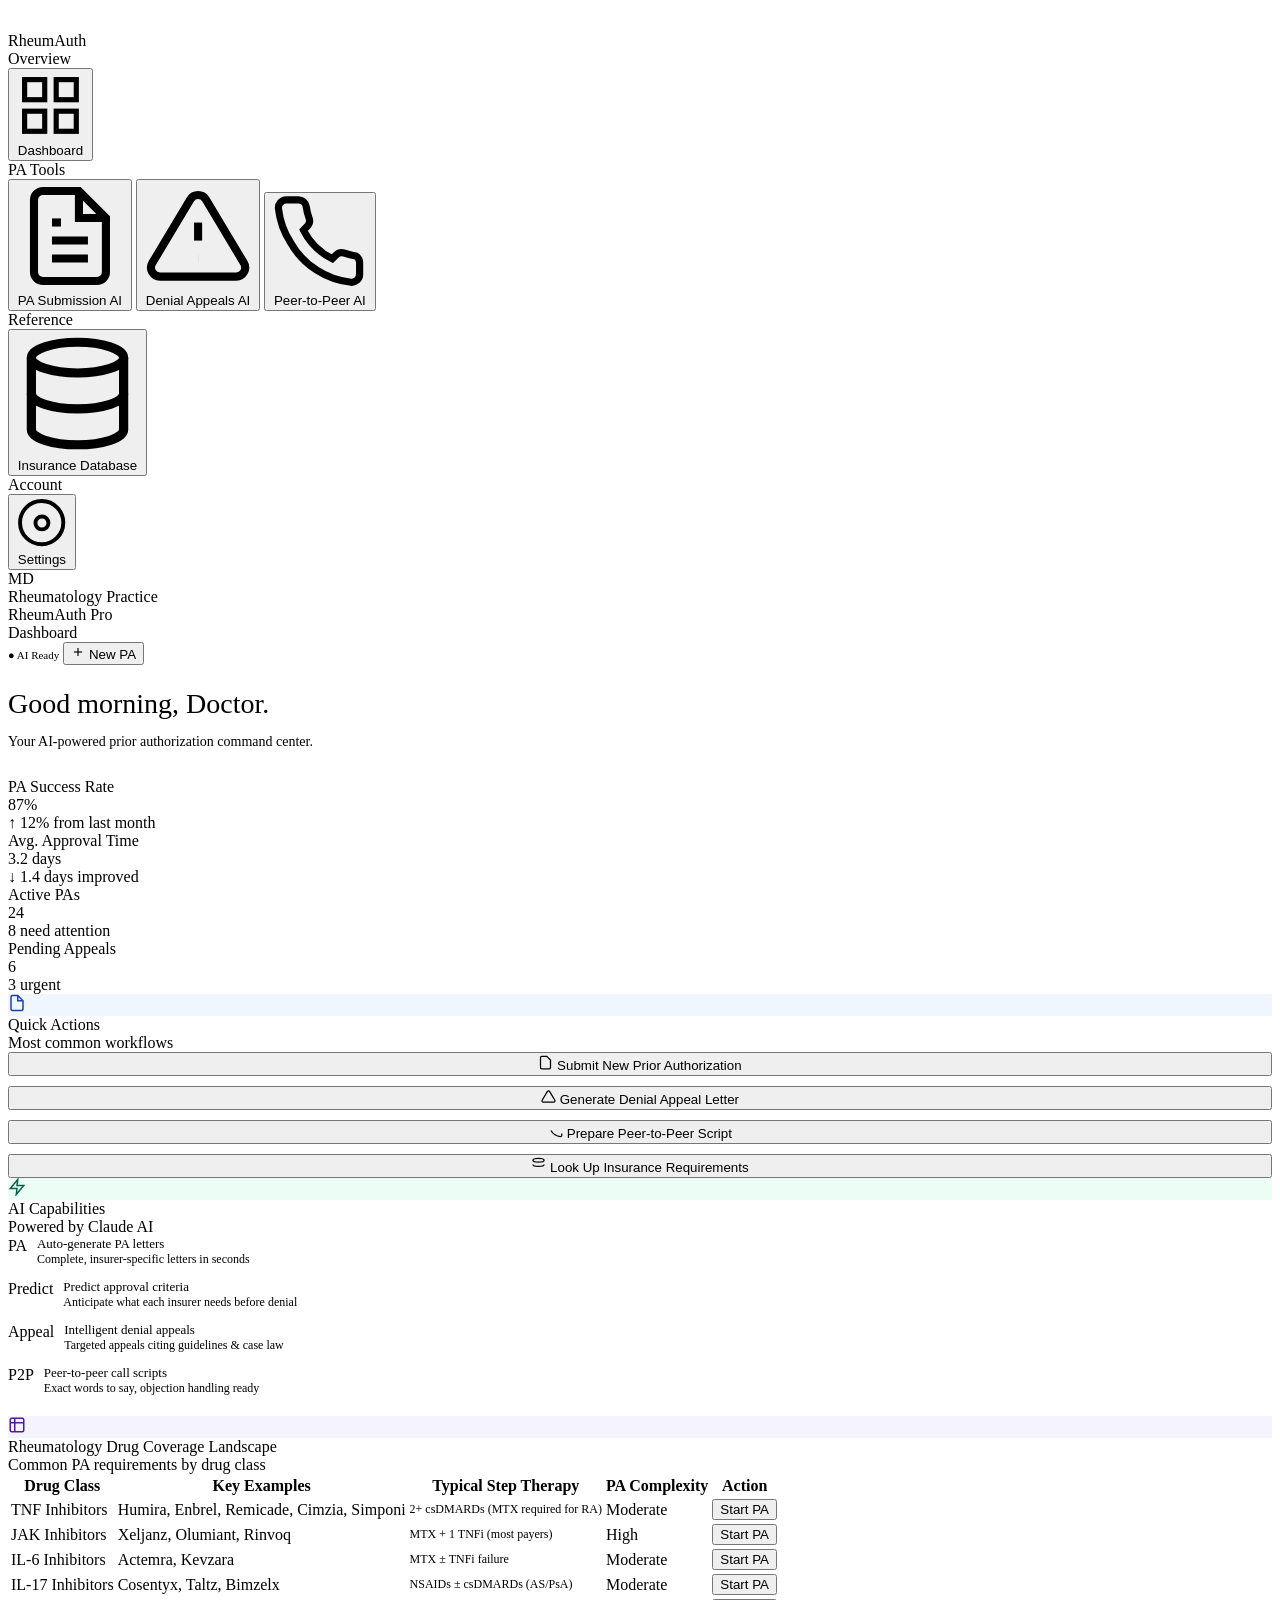
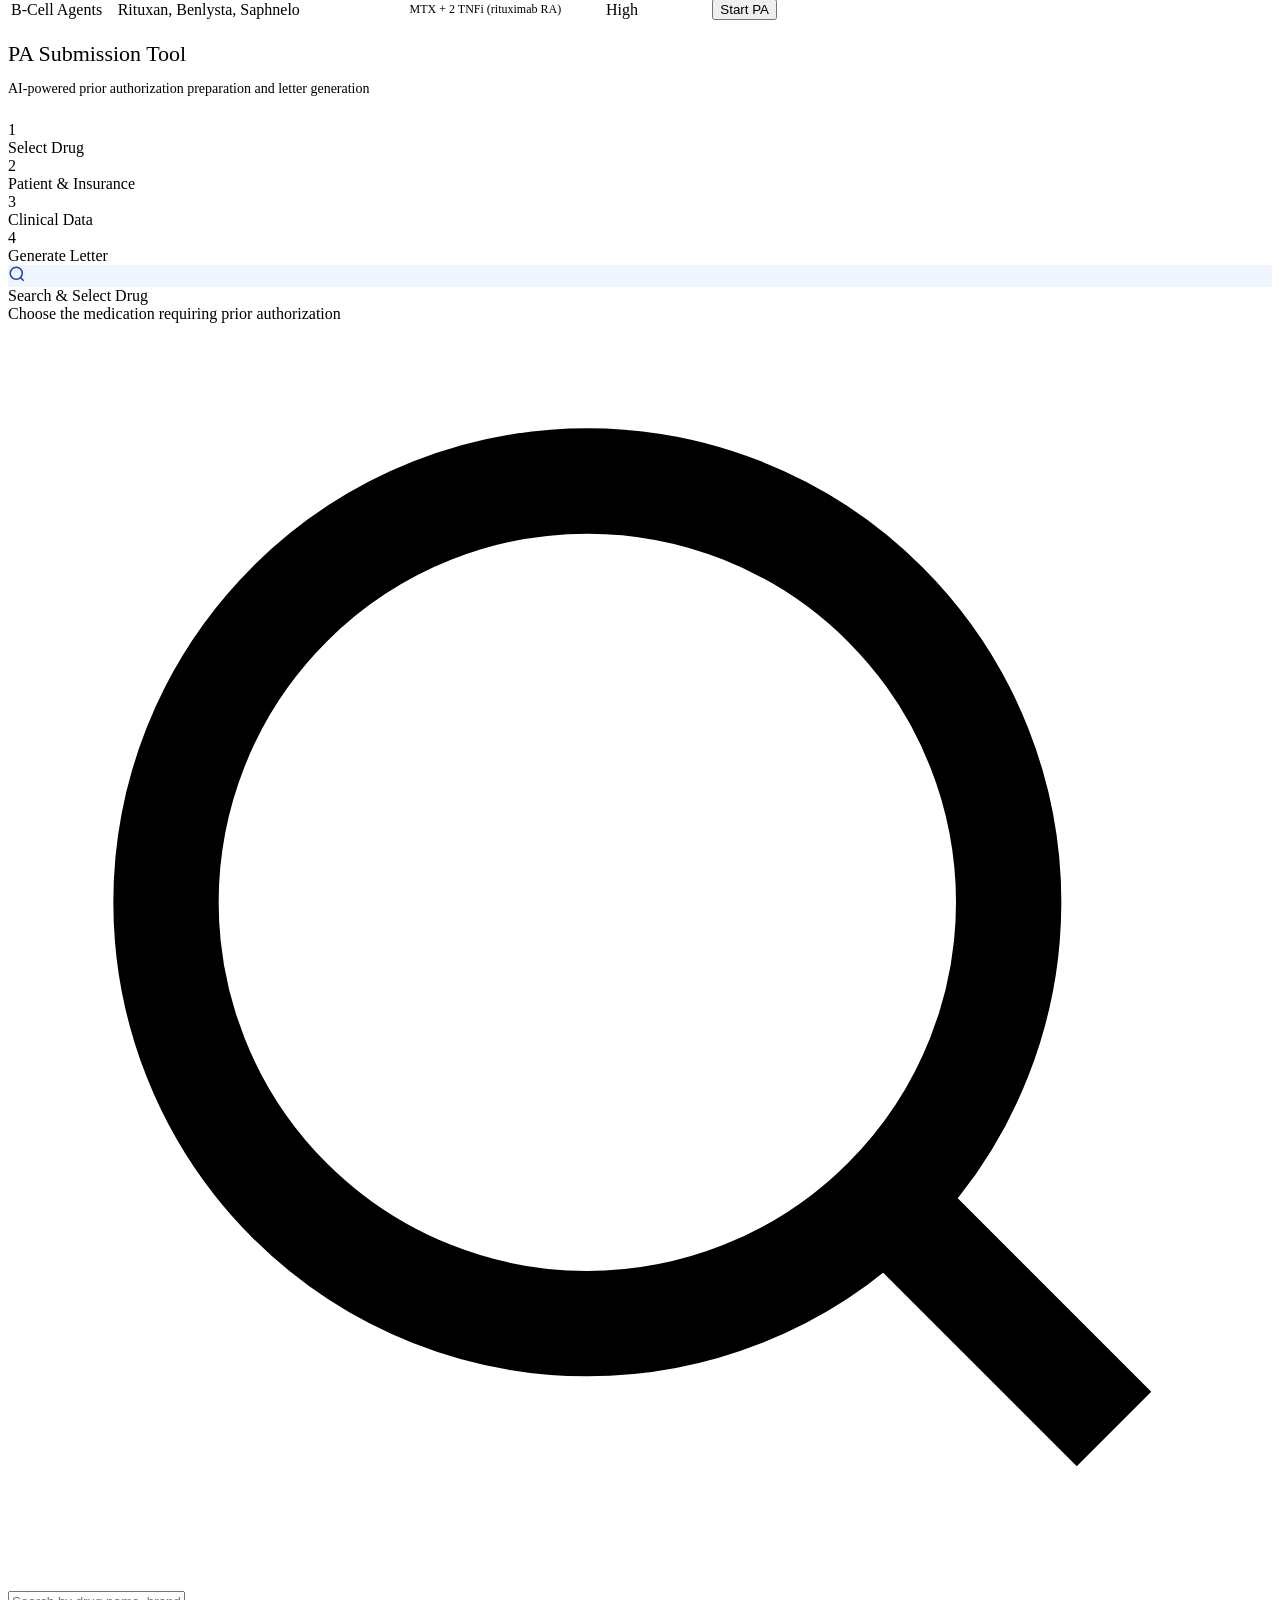
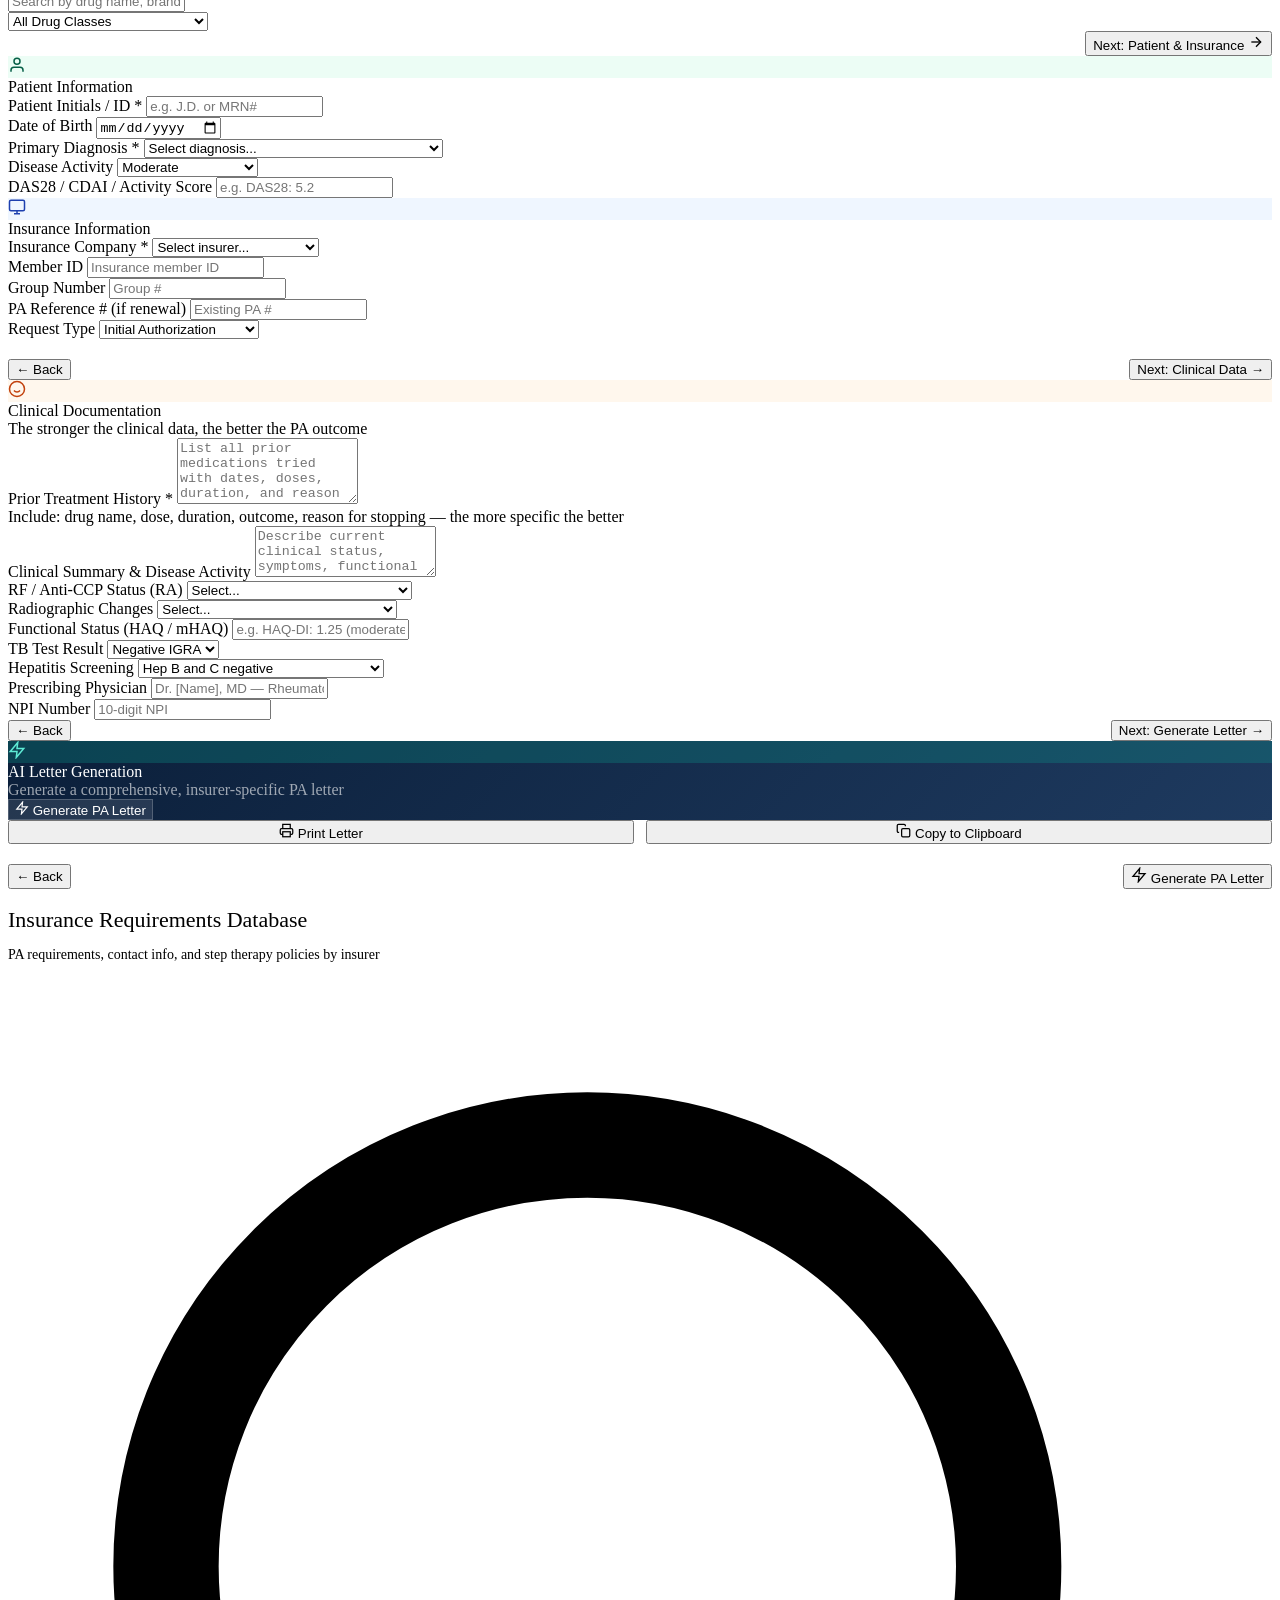
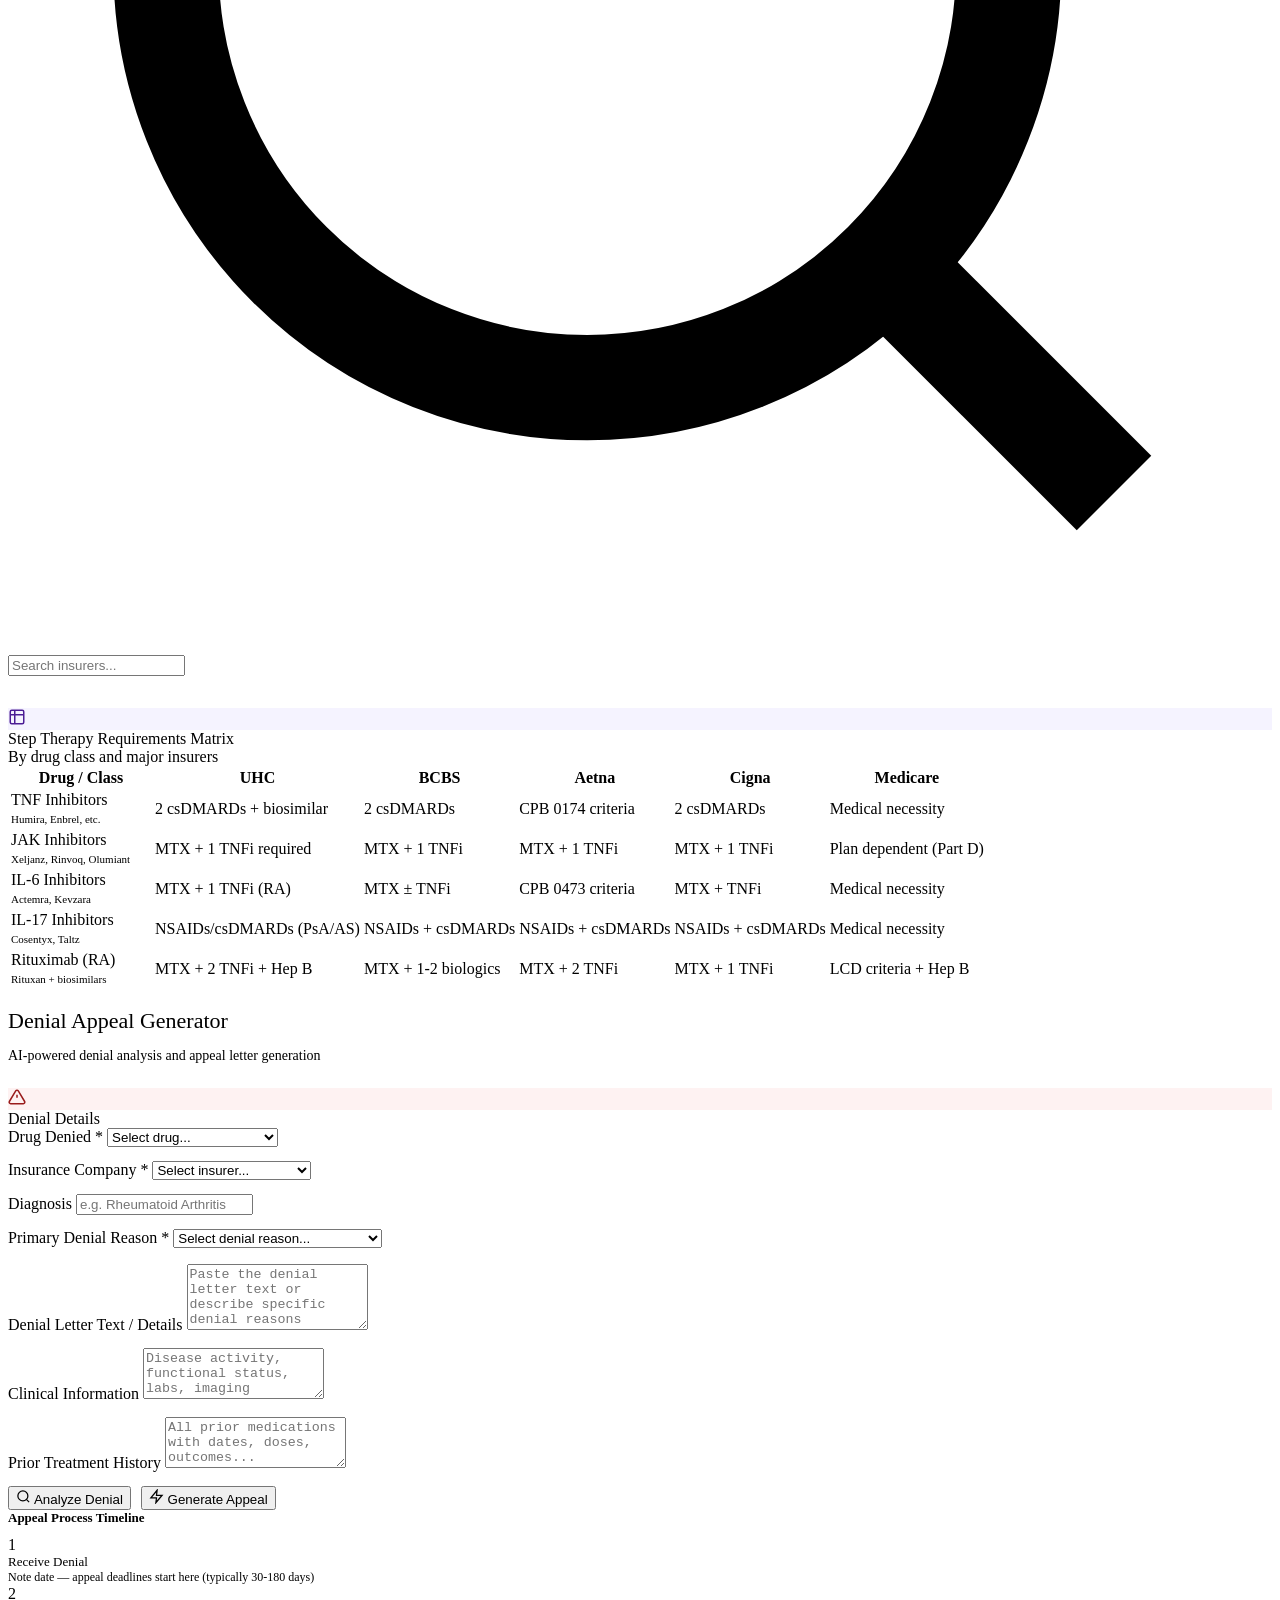
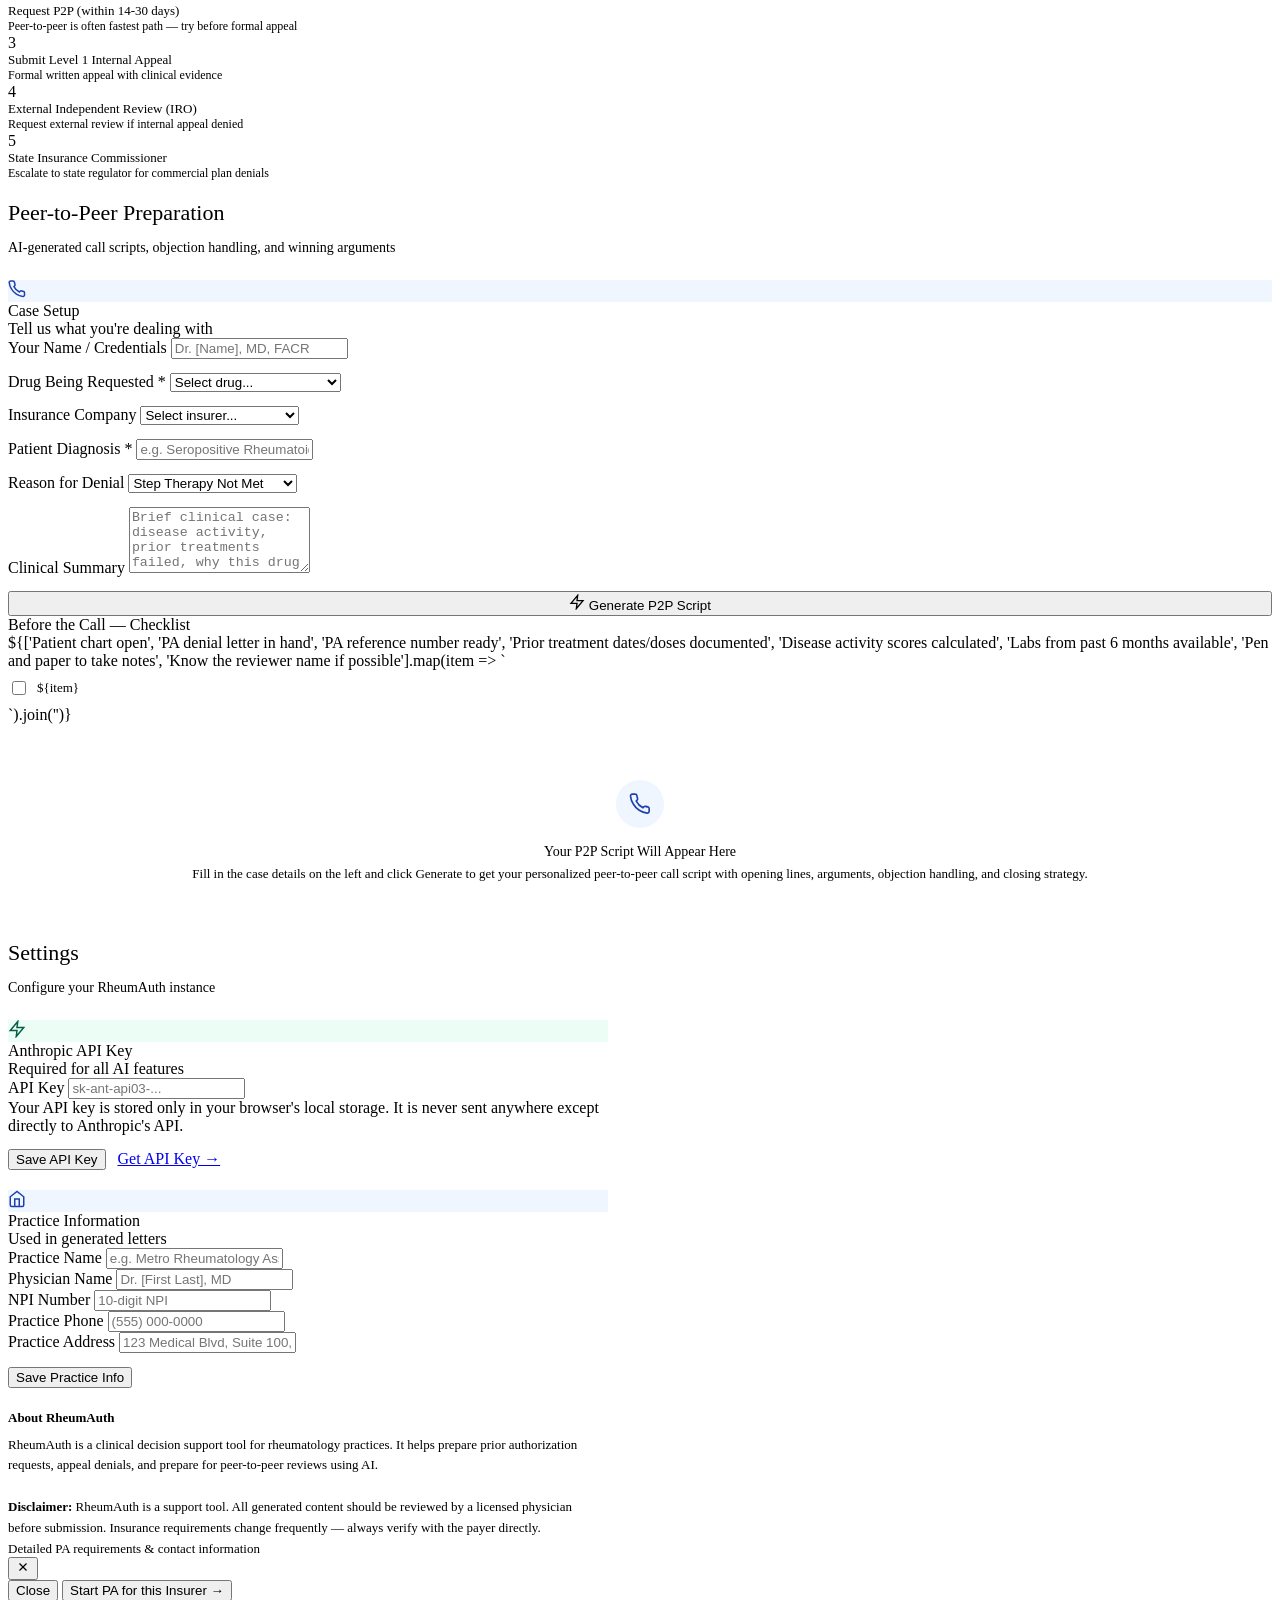
==== commit 2c221d0d: "Add files via upload" ====
--- a/index.html
+++ b/index.html
@@ -1,619 +1,1119 @@
 <!DOCTYPE html>
 <html lang="en">
 <head>
-  <meta charset="UTF-8" />
-  <meta name="viewport" content="width=device-width, initial-scale=1.0" />
-  <title>RheumAuth</title>
-  <style>
-    :root{
-      --bg:#f4f8fc;
-      --card:#ffffff;
-      --card2:#eef5fb;
-      --line:#d9e5f0;
-      --text:#10233f;
-      --muted:#5b6b80;
-      --navy:#13325b;
-      --navy2:#102949;
-      --blue:#245b96;
-      --bluebg:#dcecff;
-      --green:#2f7d57;
-      --greenbg:#e9f7ef;
-      --amber:#9a6518;
-      --amberbg:#fff7e8;
-      --rose:#a83b4f;
-      --rosebg:#fff0f3;
-      --shadow:0 10px 30px rgba(16,35,63,.06);
-      --radius:26px;
-      --max:1240px;
-    }
-    *{box-sizing:border-box}
-    html{scroll-behavior:smooth}
-    body{margin:0;font-family:Inter,Arial,sans-serif;background:var(--bg);color:var(--text)}
-    a{text-decoration:none;color:inherit}
-    button,input,select,textarea{font:inherit}
-    .wrap{max-width:var(--max);margin:0 auto;padding:0 24px}
-    .topbar{position:sticky;top:0;z-index:10;background:rgba(244,248,252,.95);backdrop-filter:blur(8px);border-bottom:1px solid var(--line)}
-    .nav{min-height:82px;display:flex;align-items:center;justify-content:space-between;gap:16px}
-    .brand{display:flex;gap:14px;align-items:center;font-weight:700}
-    .logo{width:44px;height:44px;border-radius:16px;background:var(--navy);color:#fff;display:flex;align-items:center;justify-content:center;font-size:22px;box-shadow:var(--shadow)}
-    .brand small{display:block;color:var(--muted);font-weight:500;font-size:13px;margin-top:2px}
-    .navlinks{display:flex;gap:26px;align-items:center;color:var(--muted);font-size:17px}
-    .navlinks button{background:none;border:none;cursor:pointer;color:inherit}
-    .nav-cta{display:flex;gap:12px}
-    .btn{border:none;border-radius:18px;min-height:50px;padding:0 20px;display:inline-flex;align-items:center;justify-content:center;font-size:17px;font-weight:700;cursor:pointer}
-    .btn.primary{background:var(--navy);color:#fff}
-    .btn.primary:hover{background:var(--navy2)}
-    .btn.secondary{background:#fff;border:1px solid var(--line);color:var(--text)}
-    .page{display:none}
-    .page.active{display:block}
-    .hero{padding:52px 0 30px}
-    .hero-grid{display:grid;grid-template-columns:1.06fr .94fr;gap:28px;align-items:center}
-    .badge{display:inline-block;background:var(--bluebg);color:var(--blue);border:1px solid #c6ddf6;padding:10px 16px;border-radius:999px;font-size:14px;font-weight:700}
-    h1{font-size:62px;line-height:1.04;letter-spacing:-.04em;margin:18px 0}
-    h2{font-size:46px;line-height:1.08;letter-spacing:-.03em;margin:0 0 12px}
-    h3{margin:0}
-    .lead{font-size:24px;line-height:1.65;color:var(--muted);max-width:760px}
-    .section{padding:34px 0}
-    .eyebrow{font-size:14px;text-transform:uppercase;letter-spacing:.14em;color:var(--muted);font-weight:800;margin-bottom:12px}
-    .section-copy{font-size:22px;line-height:1.75;color:var(--muted);max-width:920px}
-    .grid-3,.grid-4,.grid-2{display:grid;gap:18px}
-    .grid-3{grid-template-columns:repeat(3,1fr)}
-    .grid-4{grid-template-columns:repeat(4,1fr)}
-    .grid-2{grid-template-columns:repeat(2,1fr)}
-    .card{background:var(--card);border:1px solid var(--line);border-radius:var(--radius);box-shadow:var(--shadow)}
-    .card.pad{padding:24px}
-    .preview-top{padding:22px 24px;background:var(--card2);border-bottom:1px solid var(--line)}
-    .preview-body{padding:24px}
-    .mini-label{font-size:14px;color:var(--muted);margin-bottom:6px}
-    .mini-title{font-size:24px;font-weight:800;margin-bottom:8px}
-    .mini-copy{font-size:17px;line-height:1.6;color:var(--muted)}
-    .pill{display:inline-block;padding:8px 12px;border-radius:999px;background:#f5f9fd;border:1px solid var(--line);font-size:14px;font-weight:700;margin:0 8px 8px 0}
-    .boxed{border:1px solid var(--line);border-radius:22px;padding:18px;background:#fff;margin-bottom:14px}
-    .boxed.warn{background:var(--amberbg)}
-    .boxed.dark{background:var(--navy);color:#fff;border-color:var(--navy)}
-    .boxed h4{margin:0 0 10px;font-size:22px}
-    .boxed ul{list-style:none;padding:0;margin:0}
-    .boxed li{margin:10px 0;font-size:17px;line-height:1.6}
-    .trust-row{display:flex;gap:18px;flex-wrap:wrap;color:var(--muted);font-size:17px;margin-top:18px}
-    .check{display:inline-flex;align-items:center;justify-content:center;width:20px;height:20px;border-radius:50%;background:var(--greenbg);color:var(--green);font-size:13px;font-weight:800;margin-right:8px}
-    .cta{background:var(--navy);color:#fff;padding:36px;border-radius:32px;box-shadow:var(--shadow)}
-    .cta p{font-size:21px;line-height:1.7;color:#d5e2f1}
-    .cta-row{display:flex;align-items:center;justify-content:space-between;gap:20px;flex-wrap:wrap}
-
-    .product-shell{padding:24px 0 36px}
-    .product-grid{display:grid;grid-template-columns:280px 1fr;gap:22px}
-    .sidebar .title{font-size:22px;font-weight:800}
-    .muted{color:var(--muted)}
-    .subtle{background:#f8fbff}
-    .statusline{border:1px solid var(--line);border-radius:18px;padding:12px 14px;background:#f8fbff;color:var(--muted);font-size:14px}
-    .sidebtn{width:100%;display:flex;align-items:center;gap:12px;text-align:left;border-radius:18px;padding:13px 14px;font-size:17px;margin-bottom:10px;cursor:pointer;border:1px solid var(--line);background:#fff;color:#334}
-    .sidebtn.active{background:var(--navy);color:#fff;border-color:var(--navy)}
-    .main h2{font-size:34px}
-    .metrics{display:grid;grid-template-columns:repeat(3,1fr);gap:14px}
-    .metric{padding:18px;border-radius:20px;border:1px solid var(--line);background:#f8fbff}
-    .metric .value{font-size:34px;font-weight:800;margin-top:4px}
-    .workspace{display:grid;grid-template-columns:1.04fr .96fr;gap:22px}
-    .fieldgrid{display:grid;grid-template-columns:repeat(2,1fr);gap:14px}
-    label{display:block;font-size:16px;font-weight:700;color:#223;margin-bottom:8px}
-    input,select,textarea{width:100%;border:1px solid var(--line);border-radius:18px;background:#fff;padding:13px 14px;font-size:17px;color:var(--text)}
-    textarea{min-height:190px;resize:vertical}
-    .playbook{border:1px solid var(--line);background:#f8fbff;border-radius:22px;padding:18px}
-    .box-title{font-size:18px;font-weight:800;margin-bottom:8px}
-    .signal{border:1px solid var(--line);border-radius:22px;padding:18px;margin-bottom:14px}
-    .signal.green{background:var(--greenbg);border-color:#c7e9d7;color:#1f6844}
-    .signal.yellow{background:var(--amberbg);border-color:#f1ddb1;color:var(--amber)}
-    .signal.red{background:var(--rosebg);border-color:#f1c6d0;color:var(--rose)}
-    .signal h4{margin:0 0 10px;font-size:20px}
-    .signal div{font-size:16px;line-height:1.7;margin:6px 0}
-    .tag{display:inline-flex;padding:10px 14px;border-radius:999px;font-weight:800;font-size:14px;border:1px solid}
-    .tag.green{background:var(--greenbg);color:var(--green);border-color:#c7e9d7}
-    .tag.yellow{background:var(--amberbg);color:var(--amber);border-color:#f1ddb1}
-    .tag.red{background:var(--rosebg);color:var(--rose);border-color:#f1c6d0}
-    .rec{border:1px solid var(--line);background:#f8fbff;border-radius:18px;padding:14px;margin-bottom:10px}
-    .rec b{display:block;margin-bottom:4px;color:var(--text)}
-    .tabs{display:flex;gap:10px;flex-wrap:wrap;background:#eef5fb;padding:8px;border-radius:18px}
-    .tabbtn{border:none;background:transparent;padding:12px 16px;border-radius:14px;cursor:pointer;font-size:16px;font-weight:700;color:#355}
-    .tabbtn.active{background:#fff;box-shadow:var(--shadow);color:var(--text)}
-    .tabpanel{margin-top:16px}
-    .output{border:1px solid var(--line);background:#f8fbff;border-radius:24px;padding:20px;white-space:pre-wrap;font-size:16px;line-height:1.8;color:#334}
-    .table-row{display:grid;grid-template-columns:120px 1fr 180px 120px 90px;gap:12px;align-items:center;padding:16px;border:1px solid var(--line);border-radius:20px;background:#f8fbff;margin-bottom:12px}
-    .badge-status{display:inline-flex;padding:10px 14px;border-radius:999px;border:1px solid;font-size:14px;font-weight:800}
-    .hidden{display:none}
-    .footer{padding:26px 0 44px;color:var(--muted);font-size:15px}
-    @media (max-width:1150px){
-      .hero-grid,.workspace,.product-grid{grid-template-columns:1fr}
-      .grid-4{grid-template-columns:repeat(2,1fr)}
-      h1{font-size:52px}
-      .table-row{grid-template-columns:1fr}
-    }
-    @media (max-width:760px){
-      .navlinks,.nav-cta{display:none}
-      h1{font-size:40px}
-      h2{font-size:34px}
-      .lead,.section-copy,.cta p{font-size:18px}
-      .grid-3,.grid-4,.grid-2,.metrics,.fieldgrid{grid-template-columns:1fr}
-      .btn{width:100%}
-    }
-  </style>
+  <meta charset="UTF-8">
+  <meta name="viewport" content="width=device-width, initial-scale=1.0">
+  <title>RheumAuth — Rheumatology Prior Authorization Platform</title>
+  <link rel="preconnect" href="https://fonts.googleapis.com">
+  <link href="https://fonts.googleapis.com/css2?family=DM+Sans:wght@300;400;500;600&family=DM+Serif+Display:ital@0;1&display=swap" rel="stylesheet">
+  <link rel="stylesheet" href="css/styles.css">
 </head>
 <body>
-  <div class="topbar">
-    <div class="wrap nav">
-      <div class="brand">
-        <div class="logo">R</div>
-        <div>
-          <div>RheumAuth</div>
-          <small>Rheumatology medication-access platform</small>
-        </div>
+
+<div class="app-shell">
+
+  <!-- ════════════ SIDEBAR ════════════ -->
+  <nav class="sidebar" id="sidebar">
+    <div class="sidebar-logo">
+      <div class="logo-icon">
+        <svg width="20" height="20" viewBox="0 0 24 24" fill="none" stroke="white" stroke-width="2.5"><path d="M22 12h-4l-3 9L9 3l-3 9H2"/></svg>
       </div>
-      <div class="navlinks">
-        <button onclick="showPage('home')">Home</button>
-        <button onclick="showPage('product')">Product</button>
-        <button onclick="showPage('pricing')">Pricing</button>
+      <div class="logo-text">Rheum<span>Auth</span></div>
+    </div>
+
+    <div class="sidebar-nav">
+      <div class="nav-section">
+        <div class="nav-label">Overview</div>
+        <button class="nav-item active" data-section="dashboard" onclick="navigateTo('dashboard')">
+          <svg class="nav-icon" viewBox="0 0 24 24" fill="none" stroke="currentColor" stroke-width="1.8"><rect x="3" y="3" width="7" height="7"/><rect x="14" y="3" width="7" height="7"/><rect x="14" y="14" width="7" height="7"/><rect x="3" y="14" width="7" height="7"/></svg>
+          Dashboard
+        </button>
       </div>
-      <div class="nav-cta">
-        <button class="btn secondary" onclick="showPage('product')">View Product</button>
-        <button class="btn primary" onclick="showPage('product')">Open Demo</button>
+
+      <div class="nav-section">
+        <div class="nav-label">PA Tools</div>
+        <button class="nav-item" data-section="pa_submission" onclick="navigateTo('pa_submission'); initPAWizard();">
+          <svg class="nav-icon" viewBox="0 0 24 24" fill="none" stroke="currentColor" stroke-width="1.8"><path d="M14 2H6a2 2 0 0 0-2 2v16a2 2 0 0 0 2 2h12a2 2 0 0 0 2-2V8z"/><polyline points="14 2 14 8 20 8"/><line x1="16" y1="13" x2="8" y2="13"/><line x1="16" y1="17" x2="8" y2="17"/><polyline points="10 9 9 9 8 9"/></svg>
+          PA Submission
+          <span class="nav-badge">AI</span>
+        </button>
+        <button class="nav-item" data-section="denial_appeal" onclick="navigateTo('denial_appeal')">
+          <svg class="nav-icon" viewBox="0 0 24 24" fill="none" stroke="currentColor" stroke-width="1.8"><path d="M10.29 3.86L1.82 18a2 2 0 0 0 1.71 3h16.94a2 2 0 0 0 1.71-3L13.71 3.86a2 2 0 0 0-3.42 0z"/><line x1="12" y1="9" x2="12" y2="13"/><line x1="12" y1="17" x2="12.01" y2="17"/></svg>
+          Denial Appeals
+          <span class="nav-badge">AI</span>
+        </button>
+        <button class="nav-item" data-section="peer_to_peer" onclick="navigateTo('peer_to_peer')">
+          <svg class="nav-icon" viewBox="0 0 24 24" fill="none" stroke="currentColor" stroke-width="1.8"><path d="M22 16.92v3a2 2 0 0 1-2.18 2 19.79 19.79 0 0 1-8.63-3.07A19.5 19.5 0 0 1 4.69 12 19.79 19.79 0 0 1 1.62 3.42 2 2 0 0 1 3.6 1.22h3a2 2 0 0 1 2 1.72c.127.96.361 1.903.7 2.81a2 2 0 0 1-.45 2.11L7.91 8.85A16 16 0 0 0 15.15 16l.95-.95a2 2 0 0 1 2.11-.45c.907.339 1.85.573 2.81.7A2 2 0 0 1 22 16.92z"/></svg>
+          Peer-to-Peer
+          <span class="nav-badge">AI</span>
+        </button>
+      </div>
+
+      <div class="nav-section">
+        <div class="nav-label">Reference</div>
+        <button class="nav-item" data-section="insurance_db" onclick="navigateTo('insurance_db'); loadInsuranceDB();">
+          <svg class="nav-icon" viewBox="0 0 24 24" fill="none" stroke="currentColor" stroke-width="1.8"><ellipse cx="12" cy="5" rx="9" ry="3"/><path d="M21 12c0 1.66-4 3-9 3s-9-1.34-9-3"/><path d="M3 5v14c0 1.66 4 3 9 3s9-1.34 9-3V5"/></svg>
+          Insurance Database
+        </button>
+      </div>
+
+      <div class="nav-section">
+        <div class="nav-label">Account</div>
+        <button class="nav-item" data-section="settings" onclick="navigateTo('settings'); loadSettings();">
+          <svg class="nav-icon" viewBox="0 0 24 24" fill="none" stroke="currentColor" stroke-width="1.8"><circle cx="12" cy="12" r="3"/><path d="M19.07 4.93A10 10 0 1 0 4.93 19.07 10 10 0 0 0 19.07 4.93z"/></svg>
+          Settings
+        </button>
       </div>
     </div>
+
+    <div class="sidebar-footer">
+      <div class="user-card">
+        <div class="user-avatar">MD</div>
+        <div>
+          <div class="user-name">Rheumatology Practice</div>
+          <div class="user-role">RheumAuth Pro</div>
+        </div>
+      </div>
+    </div>
+  </nav>
+
+  <!-- ════════════ MAIN CONTENT ════════════ -->
+  <div class="main-content">
+
+    <header class="topbar">
+      <div>
+        <span class="topbar-title" id="topbar-title">Dashboard</span>
+      </div>
+      <div class="topbar-actions">
+        <span class="badge badge-teal" style="font-size:11px">● AI Ready</span>
+        <button class="btn btn-primary btn-sm" onclick="navigateTo('pa_submission'); initPAWizard();">
+          <svg width="14" height="14" viewBox="0 0 24 24" fill="none" stroke="currentColor" stroke-width="2"><line x1="12" y1="5" x2="12" y2="19"/><line x1="5" y1="12" x2="19" y2="12"/></svg>
+          New PA
+        </button>
+      </div>
+    </header>
+
+    <main class="page-content">
+
+      <!-- ═══ DASHBOARD ═══ -->
+      <section id="section-dashboard" class="section active">
+        <div style="margin-bottom:28px">
+          <h1 style="font-family:var(--font-display);font-size:28px;font-weight:400;margin-bottom:6px">Good morning, Doctor.</h1>
+          <p style="color:var(--text-muted);font-size:14px">Your AI-powered prior authorization command center.</p>
+        </div>
+
+        <div class="stats-grid">
+          <div class="stat-card">
+            <div class="stat-label">PA Success Rate</div>
+            <div class="stat-value">87%</div>
+            <div class="stat-delta delta-up">↑ 12% from last month</div>
+          </div>
+          <div class="stat-card">
+            <div class="stat-label">Avg. Approval Time</div>
+            <div class="stat-value">3.2 <span style="font-size:16px">days</span></div>
+            <div class="stat-delta delta-up">↓ 1.4 days improved</div>
+          </div>
+          <div class="stat-card">
+            <div class="stat-label">Active PAs</div>
+            <div class="stat-value">24</div>
+            <div class="stat-delta" style="color:var(--amber)">8 need attention</div>
+          </div>
+          <div class="stat-card">
+            <div class="stat-label">Pending Appeals</div>
+            <div class="stat-value">6</div>
+            <div class="stat-delta delta-down">3 urgent</div>
+          </div>
+        </div>
+
+        <div class="grid-2" style="gap:20px; margin-bottom:20px">
+          <!-- Quick Actions -->
+          <div class="card">
+            <div class="card-header">
+              <div class="card-icon" style="background:#EFF6FF">
+                <svg width="18" height="18" viewBox="0 0 24 24" fill="none" stroke="#1E40AF" stroke-width="2"><path d="M13 2H6a2 2 0 0 0-2 2v16a2 2 0 0 0 2 2h12a2 2 0 0 0 2-2V9z"/><polyline points="13 2 13 9 20 9"/></svg>
+              </div>
+              <div>
+                <div class="card-title">Quick Actions</div>
+                <div class="card-sub">Most common workflows</div>
+              </div>
+            </div>
+            <div class="card-body" style="display:flex;flex-direction:column;gap:10px">
+              <button class="btn btn-secondary w-full" style="justify-content:flex-start" onclick="navigateTo('pa_submission'); initPAWizard();">
+                <svg width="15" height="15" viewBox="0 0 24 24" fill="none" stroke="currentColor" stroke-width="2"><path d="M14 2H6a2 2 0 0 0-2 2v16a2 2 0 0 0 2 2h12a2 2 0 0 0 2-2V8z"/></svg>
+                Submit New Prior Authorization
+              </button>
+              <button class="btn btn-secondary w-full" style="justify-content:flex-start" onclick="navigateTo('denial_appeal')">
+                <svg width="15" height="15" viewBox="0 0 24 24" fill="none" stroke="currentColor" stroke-width="2"><path d="M10.29 3.86L1.82 18a2 2 0 0 0 1.71 3h16.94a2 2 0 0 0 1.71-3L13.71 3.86a2 2 0 0 0-3.42 0z"/></svg>
+                Generate Denial Appeal Letter
+              </button>
+              <button class="btn btn-secondary w-full" style="justify-content:flex-start" onclick="navigateTo('peer_to_peer')">
+                <svg width="15" height="15" viewBox="0 0 24 24" fill="none" stroke="currentColor" stroke-width="2"><path d="M22 16.92v3a2 2 0 0 1-2.18 2 19.79 19.79 0 0 1-8.63-3.07A19.5 19.5 0 0 1 4.69 12"/></svg>
+                Prepare Peer-to-Peer Script
+              </button>
+              <button class="btn btn-secondary w-full" style="justify-content:flex-start" onclick="navigateTo('insurance_db'); loadInsuranceDB();">
+                <svg width="15" height="15" viewBox="0 0 24 24" fill="none" stroke="currentColor" stroke-width="2"><ellipse cx="12" cy="5" rx="9" ry="3"/><path d="M21 12c0 1.66-4 3-9 3s-9-1.34-9-3"/></svg>
+                Look Up Insurance Requirements
+              </button>
+            </div>
+          </div>
+
+          <!-- AI Features -->
+          <div class="card">
+            <div class="card-header">
+              <div class="card-icon" style="background:#ECFDF5">
+                <svg width="18" height="18" viewBox="0 0 24 24" fill="none" stroke="#065F46" stroke-width="2"><polygon points="13 2 3 14 12 14 11 22 21 10 12 10 13 2"/></svg>
+              </div>
+              <div>
+                <div class="card-title">AI Capabilities</div>
+                <div class="card-sub">Powered by Claude AI</div>
+              </div>
+            </div>
+            <div class="card-body">
+              <div style="display:flex;flex-direction:column;gap:12px">
+                <div style="display:flex;align-items:flex-start;gap:10px">
+                  <span class="badge badge-success" style="flex-shrink:0;margin-top:1px">PA</span>
+                  <div>
+                    <div style="font-size:13px;font-weight:500">Auto-generate PA letters</div>
+                    <div style="font-size:12px;color:var(--text-muted)">Complete, insurer-specific letters in seconds</div>
+                  </div>
+                </div>
+                <div style="display:flex;align-items:flex-start;gap:10px">
+                  <span class="badge badge-info" style="flex-shrink:0;margin-top:1px">Predict</span>
+                  <div>
+                    <div style="font-size:13px;font-weight:500">Predict approval criteria</div>
+                    <div style="font-size:12px;color:var(--text-muted)">Anticipate what each insurer needs before denial</div>
+                  </div>
+                </div>
+                <div style="display:flex;align-items:flex-start;gap:10px">
+                  <span class="badge badge-warning" style="flex-shrink:0;margin-top:1px">Appeal</span>
+                  <div>
+                    <div style="font-size:13px;font-weight:500">Intelligent denial appeals</div>
+                    <div style="font-size:12px;color:var(--text-muted)">Targeted appeals citing guidelines & case law</div>
+                  </div>
+                </div>
+                <div style="display:flex;align-items:flex-start;gap:10px">
+                  <span class="badge badge-teal" style="flex-shrink:0;margin-top:1px">P2P</span>
+                  <div>
+                    <div style="font-size:13px;font-weight:500">Peer-to-peer call scripts</div>
+                    <div style="font-size:12px;color:var(--text-muted)">Exact words to say, objection handling ready</div>
+                  </div>
+                </div>
+              </div>
+            </div>
+          </div>
+        </div>
+
+        <!-- Drug Coverage Quick Reference -->
+        <div class="card">
+          <div class="card-header">
+            <div class="card-icon" style="background:#F5F3FF">
+              <svg width="18" height="18" viewBox="0 0 24 24" fill="none" stroke="#4C1D95" stroke-width="2"><path d="M9 3H5a2 2 0 0 0-2 2v4m6-6h10a2 2 0 0 1 2 2v4M9 3v18m0 0h10a2 2 0 0 0 2-2V9M9 21H5a2 2 0 0 1-2-2V9m0 0h18"/></svg>
+            </div>
+            <div>
+              <div class="card-title">Rheumatology Drug Coverage Landscape</div>
+              <div class="card-sub">Common PA requirements by drug class</div>
+            </div>
+          </div>
+          <div class="card-body" style="padding:0">
+            <table class="data-table">
+              <thead>
+                <tr>
+                  <th>Drug Class</th>
+                  <th>Key Examples</th>
+                  <th>Typical Step Therapy</th>
+                  <th>PA Complexity</th>
+                  <th>Action</th>
+                </tr>
+              </thead>
+              <tbody>
+                <tr>
+                  <td><span class="badge badge-info">TNF Inhibitors</span></td>
+                  <td class="col-drug">Humira, Enbrel, Remicade, Cimzia, Simponi</td>
+                  <td style="font-size:12px;color:var(--text-secondary)">2+ csDMARDs (MTX required for RA)</td>
+                  <td><span class="badge badge-warning">Moderate</span></td>
+                  <td><button class="btn btn-ghost btn-sm" onclick="navigateTo('pa_submission'); initPAWizard();">Start PA</button></td>
+                </tr>
+                <tr>
+                  <td><span class="badge badge-purple">JAK Inhibitors</span></td>
+                  <td class="col-drug">Xeljanz, Olumiant, Rinvoq</td>
+                  <td style="font-size:12px;color:var(--text-secondary)">MTX + 1 TNFi (most payers)</td>
+                  <td><span class="badge badge-danger">High</span></td>
+                  <td><button class="btn btn-ghost btn-sm" onclick="navigateTo('pa_submission'); initPAWizard();">Start PA</button></td>
+                </tr>
+                <tr>
+                  <td><span class="badge badge-teal">IL-6 Inhibitors</span></td>
+                  <td class="col-drug">Actemra, Kevzara</td>
+                  <td style="font-size:12px;color:var(--text-secondary)">MTX ± TNFi failure</td>
+                  <td><span class="badge badge-warning">Moderate</span></td>
+                  <td><button class="btn btn-ghost btn-sm" onclick="navigateTo('pa_submission'); initPAWizard();">Start PA</button></td>
+                </tr>
+                <tr>
+                  <td><span class="badge badge-info">IL-17 Inhibitors</span></td>
+                  <td class="col-drug">Cosentyx, Taltz, Bimzelx</td>
+                  <td style="font-size:12px;color:var(--text-secondary)">NSAIDs ± csDMARDs (AS/PsA)</td>
+                  <td><span class="badge badge-warning">Moderate</span></td>
+                  <td><button class="btn btn-ghost btn-sm" onclick="navigateTo('pa_submission'); initPAWizard();">Start PA</button></td>
+                </tr>
+                <tr>
+                  <td><span class="badge badge-neutral">B-Cell Agents</span></td>
+                  <td class="col-drug">Rituxan, Benlysta, Saphnelo</td>
+                  <td style="font-size:12px;color:var(--text-secondary)">MTX + 2 TNFi (rituximab RA)</td>
+                  <td><span class="badge badge-danger">High</span></td>
+                  <td><button class="btn btn-ghost btn-sm" onclick="navigateTo('pa_submission'); initPAWizard();">Start PA</button></td>
+                </tr>
+              </tbody>
+            </table>
+          </div>
+        </div>
+      </section>
+
+      <!-- ═══ PA SUBMISSION TOOL ═══ -->
+      <section id="section-pa_submission" class="section">
+        <div style="margin-bottom:24px">
+          <h2 style="font-size:22px;font-weight:500;margin-bottom:4px">PA Submission Tool</h2>
+          <p style="color:var(--text-muted);font-size:14px">AI-powered prior authorization preparation and letter generation</p>
+        </div>
+
+        <!-- Step Indicator -->
+        <div class="steps-indicator">
+          <div class="step-item active" id="step-1">
+            <div class="step-num">1</div>
+            <div class="step-label">Select Drug</div>
+          </div>
+          <div class="step-item" id="step-2">
+            <div class="step-num">2</div>
+            <div class="step-label">Patient & Insurance</div>
+          </div>
+          <div class="step-item" id="step-3">
+            <div class="step-num">3</div>
+            <div class="step-label">Clinical Data</div>
+          </div>
+          <div class="step-item" id="step-4">
+            <div class="step-num">4</div>
+            <div class="step-label">Generate Letter</div>
+          </div>
+        </div>
+
+        <!-- STEP 1: Select Drug -->
+        <div class="step-panel active" id="step-panel-1">
+          <div class="card mb-5">
+            <div class="card-header">
+              <div class="card-icon" style="background:#EFF6FF">
+                <svg width="18" height="18" viewBox="0 0 24 24" fill="none" stroke="#1E40AF" stroke-width="2"><circle cx="11" cy="11" r="8"/><line x1="21" y1="21" x2="16.65" y2="16.65"/></svg>
+              </div>
+              <div><div class="card-title">Search & Select Drug</div><div class="card-sub">Choose the medication requiring prior authorization</div></div>
+            </div>
+            <div class="card-body">
+              <div class="filter-bar">
+                <div class="search-wrap">
+                  <svg class="search-icon" viewBox="0 0 24 24" fill="none" stroke="currentColor" stroke-width="2"><circle cx="11" cy="11" r="8"/><line x1="21" y1="21" x2="16.65" y2="16.65"/></svg>
+                  <input type="text" class="search-input" id="drug-search" placeholder="Search by drug name, brand, or indication...">
+                </div>
+                <select class="form-select" id="drug-class-filter" style="width:200px">
+                  <option value="all">All Drug Classes</option>
+                  <option value="TNF">TNF Inhibitors</option>
+                  <option value="JAK">JAK Inhibitors</option>
+                  <option value="IL-6">IL-6 Inhibitors</option>
+                  <option value="IL-17">IL-17 Inhibitors</option>
+                  <option value="IL-23">IL-23 Inhibitors</option>
+                  <option value="IL-12">IL-12/23 Inhibitors</option>
+                  <option value="B-cell">B-Cell / Anti-CD20</option>
+                  <option value="IL-1">IL-1 Inhibitors</option>
+                  <option value="T-Cell">T-Cell Co-stimulation</option>
+                  <option value="RANK">Bone / RANK Ligand</option>
+                  <option value="BAFF">BLyS/BAFF</option>
+                </select>
+              </div>
+
+              <div id="drug-grid" style="display:grid; grid-template-columns:repeat(auto-fill, minmax(240px, 1fr)); gap:12px;"></div>
+
+              <!-- Drug Info Panel (shows on selection) -->
+              <div id="drug-info-panel" style="display:none;margin-top:20px">
+                <hr class="divider">
+                <div class="grid-2" style="gap:16px">
+                  <div>
+                    <div style="display:flex;align-items:center;gap:10px;margin-bottom:12px">
+                      <div style="width:10px;height:10px;border-radius:50%;background:var(--teal)"></div>
+                      <div>
+                        <div id="selected-drug-name" style="font-weight:600;font-size:15px"></div>
+                        <div id="selected-drug-class" style="font-size:12px;color:var(--text-muted)"></div>
+                      </div>
+                    </div>
+                    <div class="criteria-panel">
+                      <div class="criteria-title">Required Labs / Tests</div>
+                      <ul id="required-labs-list" style="padding-left:16px;margin:0"></ul>
+                    </div>
+                  </div>
+                  <div>
+                    <div class="stat-card mb-3" style="margin-bottom:10px">
+                      <div class="stat-label">J-Code (Billing)</div>
+                      <div style="font-size:15px;font-weight:600;font-family:monospace;margin-top:4px" id="drug-jcode"></div>
+                    </div>
+                    <div style="font-size:12px;color:var(--text-secondary);margin-bottom:8px"><strong>Step Therapy Required:</strong><br><span id="drug-step-therapy" style="color:var(--text-muted)"></span></div>
+                    <div style="font-size:12px;color:var(--text-secondary);margin-bottom:8px"><strong>ICD-10 Codes:</strong><br><span id="drug-icd10" style="color:var(--text-muted)"></span></div>
+                    <div style="font-size:12px;background:#FFFBEB;border:1px solid rgba(245,158,11,0.2);border-radius:6px;padding:8px"><strong>Notes:</strong> <span id="drug-notes"></span></div>
+                  </div>
+                </div>
+              </div>
+            </div>
+          </div>
+
+          <div style="display:flex;justify-content:flex-end">
+            <button class="btn btn-primary btn-lg" onclick="goToStep(2)">
+              Next: Patient & Insurance
+              <svg width="16" height="16" viewBox="0 0 24 24" fill="none" stroke="currentColor" stroke-width="2"><line x1="5" y1="12" x2="19" y2="12"/><polyline points="12 5 19 12 12 19"/></svg>
+            </button>
+          </div>
+        </div>
+
+        <!-- STEP 2: Patient & Insurance -->
+        <div class="step-panel" id="step-panel-2">
+          <div class="grid-2" style="gap:20px;margin-bottom:20px">
+            <div class="card">
+              <div class="card-header">
+                <div class="card-icon" style="background:#ECFDF5">
+                  <svg width="18" height="18" viewBox="0 0 24 24" fill="none" stroke="#065F46" stroke-width="2"><path d="M20 21v-2a4 4 0 0 0-4-4H8a4 4 0 0 0-4 4v2"/><circle cx="12" cy="7" r="4"/></svg>
+                </div>
+                <div><div class="card-title">Patient Information</div></div>
+              </div>
+              <div class="card-body">
+                <div class="form-grid">
+                  <div class="form-group">
+                    <label class="form-label">Patient Initials / ID <span class="req">*</span></label>
+                    <input type="text" class="form-input" id="pa-patient-initials" placeholder="e.g. J.D. or MRN#">
+                  </div>
+                  <div class="form-group">
+                    <label class="form-label">Date of Birth</label>
+                    <input type="date" class="form-input" id="pa-dob">
+                  </div>
+                  <div class="form-group form-full">
+                    <label class="form-label">Primary Diagnosis <span class="req">*</span></label>
+                    <select class="form-select" id="pa-diagnosis">
+                      <option value="">Select diagnosis...</option>
+                      <option value="Rheumatoid Arthritis (RA)">Rheumatoid Arthritis (RA) — M05.79 / M06.9</option>
+                      <option value="Psoriatic Arthritis (PsA)">Psoriatic Arthritis (PsA) — L40.50</option>
+                      <option value="Ankylosing Spondylitis (AS)">Ankylosing Spondylitis (AS) — M45.9</option>
+                      <option value="Non-Radiographic axSpA (nr-axSpA)">Non-Radiographic axSpA — M46.89</option>
+                      <option value="Systemic Lupus Erythematosus (SLE)">Systemic Lupus Erythematosus — M32.9</option>
+                      <option value="Lupus Nephritis">Lupus Nephritis — M32.14</option>
+                      <option value="GPA/MPA (ANCA Vasculitis)">GPA / MPA (ANCA Vasculitis) — M31.30</option>
+                      <option value="Giant Cell Arteritis (GCA)">Giant Cell Arteritis — M31.6</option>
+                      <option value="Polymyalgia Rheumatica (PMR)">Polymyalgia Rheumatica — M35.3</option>
+                      <option value="Juvenile Idiopathic Arthritis (JIA)">Juvenile Idiopathic Arthritis — M08.00</option>
+                      <option value="Plaque Psoriasis">Plaque Psoriasis — L40.0</option>
+                      <option value="Inflammatory Myopathy (IIM)">Inflammatory Myopathy / Myositis — M60.9</option>
+                      <option value="Systemic Sclerosis (SSc)">Systemic Sclerosis — M34.9</option>
+                      <option value="Sjögren's Syndrome">Sjögren's Syndrome — M35.00</option>
+                      <option value="Osteoporosis">Osteoporosis — M81.0</option>
+                      <option value="Glucocorticoid-Induced Osteoporosis">Glucocorticoid-Induced Osteoporosis — M81.4</option>
+                      <option value="AOSD (Adult-Onset Still's Disease)">AOSD — M06.1</option>
+                      <option value="Gout">Gout — M10.9</option>
+                    </select>
+                  </div>
+                  <div class="form-group">
+                    <label class="form-label">Disease Activity</label>
+                    <select class="form-select" id="pa-disease-activity">
+                      <option value="mild">Mild</option>
+                      <option value="moderate" selected>Moderate</option>
+                      <option value="moderate-to-severe">Moderate-to-Severe</option>
+                      <option value="severe">Severe</option>
+                    </select>
+                  </div>
+                  <div class="form-group">
+                    <label class="form-label">DAS28 / CDAI / Activity Score</label>
+                    <input type="text" class="form-input" id="pa-das-score" placeholder="e.g. DAS28: 5.2">
+                  </div>
+                </div>
+              </div>
+            </div>
+
+            <div class="card">
+              <div class="card-header">
+                <div class="card-icon" style="background:#EFF6FF">
+                  <svg width="18" height="18" viewBox="0 0 24 24" fill="none" stroke="#1E40AF" stroke-width="2"><rect x="2" y="3" width="20" height="14" rx="2" ry="2"/><line x1="8" y1="21" x2="16" y2="21"/><line x1="12" y1="17" x2="12" y2="21"/></svg>
+                </div>
+                <div><div class="card-title">Insurance Information</div></div>
+              </div>
+              <div class="card-body">
+                <div class="form-grid">
+                  <div class="form-group form-full">
+                    <label class="form-label">Insurance Company <span class="req">*</span></label>
+                    <select class="form-select" id="pa-insurer">
+                      <option value="">Select insurer...</option>
+                      <option value="unitedhealth">UnitedHealthcare (UHC)</option>
+                      <option value="bcbs">Blue Cross Blue Shield</option>
+                      <option value="aetna">Aetna</option>
+                      <option value="cigna">Cigna</option>
+                      <option value="humana">Humana</option>
+                      <option value="medicare">Medicare (Traditional)</option>
+                      <option value="medicaid">Medicaid</option>
+                    </select>
+                  </div>
+                  <div class="form-group">
+                    <label class="form-label">Member ID</label>
+                    <input type="text" class="form-input" id="pa-member-id" placeholder="Insurance member ID">
+                  </div>
+                  <div class="form-group">
+                    <label class="form-label">Group Number</label>
+                    <input type="text" class="form-input" id="pa-group-num" placeholder="Group #">
+                  </div>
+                  <div class="form-group">
+                    <label class="form-label">PA Reference # (if renewal)</label>
+                    <input type="text" class="form-input" id="pa-ref-num" placeholder="Existing PA #">
+                  </div>
+                  <div class="form-group">
+                    <label class="form-label">Request Type</label>
+                    <select class="form-select" id="pa-type">
+                      <option value="initial">Initial Authorization</option>
+                      <option value="renewal">Renewal / Continuation</option>
+                      <option value="urgent">Urgent / Expedited</option>
+                    </select>
+                  </div>
+                </div>
+              </div>
+            </div>
+          </div>
+
+          <!-- Insurance-specific criteria panel -->
+          <div id="insurance-criteria-panel" style="display:none" class="card mb-5">
+            <div class="card-header" style="background:#F0FDF4">
+              <div class="card-icon" style="background:#DCFCE7">
+                <svg width="18" height="18" viewBox="0 0 24 24" fill="none" stroke="#065F46" stroke-width="2"><path d="M9 11l3 3L22 4"/><path d="M21 12v7a2 2 0 0 1-2 2H5a2 2 0 0 1-2-2V5a2 2 0 0 1 2-2h11"/></svg>
+              </div>
+              <div>
+                <div class="card-title">Insurance-Specific Requirements</div>
+                <div class="card-sub">Criteria this insurer requires for this drug — check off what you have</div>
+              </div>
+              <button class="btn btn-secondary btn-sm" onclick="predictCriteria()" style="margin-left:auto">
+                <svg width="14" height="14" viewBox="0 0 24 24" fill="none" stroke="currentColor" stroke-width="2"><polygon points="13 2 3 14 12 14 11 22 21 10 12 10 13 2"/></svg>
+                AI Predict
+              </button>
+            </div>
+            <div class="card-body">
+              <div class="grid-2" style="gap:16px;margin-bottom:16px">
+                <div class="stat-card"><div class="stat-label">PA Duration</div><div style="font-size:13px;font-weight:500;margin-top:4px" id="ins-pa-duration">—</div></div>
+                <div class="stat-card"><div class="stat-label">Biosimilar Required</div><div style="font-size:13px;font-weight:500;margin-top:4px" id="ins-biosimilar">—</div></div>
+                <div class="stat-card"><div class="stat-label">PA Phone</div><div style="font-size:13px;font-weight:500;margin-top:4px" id="ins-pa-phone">—</div></div>
+                <div class="stat-card"><div class="stat-label">Turnaround</div><div style="font-size:13px;font-weight:500;margin-top:4px" id="ins-turnaround">—</div></div>
+              </div>
+              <div style="font-size:12px;color:var(--text-muted);margin-bottom:6px;background:#FFFBEB;padding:10px;border-radius:6px;border:1px solid rgba(245,158,11,0.2)"><strong>Step Therapy:</strong> <span id="ins-step-therapy"></span></div>
+              <div style="font-size:12px;color:var(--text-muted);margin-bottom:12px;padding:8px 10px;background:var(--gray-50);border-radius:6px"><strong>Appeals:</strong> <span id="ins-appeals"></span></div>
+              <div class="criteria-title">Documentation Checklist — Check off what you have ready:</div>
+              <div id="criteria-checklist"></div>
+              <div id="criteria-prediction-output" style="display:none;margin-top:16px"></div>
+              <div style="font-size:12px;color:var(--text-muted);margin-top:8px"><strong>Special Notes:</strong> <span id="ins-special-notes"></span></div>
+            </div>
+          </div>
+
+          <div style="display:flex;justify-content:space-between">
+            <button class="btn btn-ghost" onclick="goToStep(1)">← Back</button>
+            <button class="btn btn-primary btn-lg" onclick="goToStep(3)">
+              Next: Clinical Data →
+            </button>
+          </div>
+        </div>
+
+        <!-- STEP 3: Clinical Data -->
+        <div class="step-panel" id="step-panel-3">
+          <div class="card mb-5">
+            <div class="card-header">
+              <div class="card-icon" style="background:#FFF7ED">
+                <svg width="18" height="18" viewBox="0 0 24 24" fill="none" stroke="#C2410C" stroke-width="2"><path d="M12 22C6.477 22 2 17.523 2 12S6.477 2 12 2s10 4.477 10 10-4.477 10-10 10z"/><path d="M8 14s1.5 2 4 2 4-2 4-2"/><line x1="9" y1="9" x2="9.01" y2="9"/><line x1="15" y1="9" x2="15.01" y2="9"/></svg>
+              </div>
+              <div><div class="card-title">Clinical Documentation</div><div class="card-sub">The stronger the clinical data, the better the PA outcome</div></div>
+            </div>
+            <div class="card-body">
+              <div class="form-grid">
+                <div class="form-group form-full">
+                  <label class="form-label">Prior Treatment History <span class="req">*</span></label>
+                  <textarea class="form-textarea" id="pa-prior-tx" rows="4" placeholder="List all prior medications tried with dates, doses, duration, and reason for failure. Example:&#10;• Methotrexate 25mg/wk x 6 months — inadequate response (DAS28 remained 5.8)&#10;• Leflunomide 20mg/day x 4 months — discontinued due to elevated LFTs&#10;• Etanercept 50mg/wk x 12 months — secondary loss of efficacy (DAS28 increased from 3.1 to 5.4)"></textarea>
+                  <div class="form-hint">Include: drug name, dose, duration, outcome, reason for stopping — the more specific the better</div>
+                </div>
+                <div class="form-group form-full">
+                  <label class="form-label">Clinical Summary & Disease Activity</label>
+                  <textarea class="form-textarea" id="pa-clinical-notes" rows="3" placeholder="Describe current clinical status, symptoms, functional limitations. Include exam findings, labs, imaging as relevant."></textarea>
+                </div>
+                <div class="form-group">
+                  <label class="form-label">RF / Anti-CCP Status (RA)</label>
+                  <select class="form-select" id="pa-serology">
+                    <option value="">Select...</option>
+                    <option value="RF+ and Anti-CCP+ (seropositive)">RF+ and Anti-CCP+ (seropositive)</option>
+                    <option value="RF+ only">RF+ only</option>
+                    <option value="Anti-CCP+ only">Anti-CCP+ only</option>
+                    <option value="Seronegative RA">Seronegative RA</option>
+                    <option value="N/A">N/A</option>
+                  </select>
+                </div>
+                <div class="form-group">
+                  <label class="form-label">Radiographic Changes</label>
+                  <select class="form-select" id="pa-xray">
+                    <option value="">Select...</option>
+                    <option value="Erosive disease on X-ray">Erosive disease on X-ray</option>
+                    <option value="Joint space narrowing">Joint space narrowing</option>
+                    <option value="MRI active synovitis/marrow edema">MRI active synovitis / marrow edema</option>
+                    <option value="Sacroiliitis on MRI (AS/axSpA)">Sacroiliitis on MRI (AS/axSpA)</option>
+                    <option value="No significant radiographic changes">No significant changes</option>
+                    <option value="Imaging pending">Imaging pending</option>
+                  </select>
+                </div>
+                <div class="form-group">
+                  <label class="form-label">Functional Status (HAQ / mHAQ)</label>
+                  <input type="text" class="form-input" id="pa-haq" placeholder="e.g. HAQ-DI: 1.25 (moderate disability)">
+                </div>
+                <div class="form-group">
+                  <label class="form-label">TB Test Result</label>
+                  <select class="form-select" id="pa-tb">
+                    <option value="Negative TB test (IGRA) — date: see chart">Negative IGRA</option>
+                    <option value="Negative TB test (PPD) — date: see chart">Negative PPD</option>
+                    <option value="LTBI — completed treatment">LTBI — treated</option>
+                    <option value="Pending">Pending</option>
+                  </select>
+                </div>
+                <div class="form-group">
+                  <label class="form-label">Hepatitis Screening</label>
+                  <select class="form-select" id="pa-hep">
+                    <option value="Hepatitis B and C negative">Hep B and C negative</option>
+                    <option value="Hepatitis B — treated/resolved, antiviral prophylaxis ordered">Hep B — treated, prophylaxis ordered</option>
+                    <option value="Hepatitis C — treated/undetectable">Hep C — treated</option>
+                    <option value="Pending">Pending</option>
+                  </select>
+                </div>
+                <div class="form-group">
+                  <label class="form-label">Prescribing Physician</label>
+                  <input type="text" class="form-input" id="pa-physician" placeholder="Dr. [Name], MD — Rheumatology">
+                </div>
+                <div class="form-group">
+                  <label class="form-label">NPI Number</label>
+                  <input type="text" class="form-input" id="pa-npi" placeholder="10-digit NPI">
+                </div>
+              </div>
+            </div>
+          </div>
+
+          <div style="display:flex;justify-content:space-between">
+            <button class="btn btn-ghost" onclick="goToStep(2)">← Back</button>
+            <button class="btn btn-primary btn-lg" onclick="goToStep(4)">
+              Next: Generate Letter →
+            </button>
+          </div>
+        </div>
+
+        <!-- STEP 4: Generate Letter -->
+        <div class="step-panel" id="step-panel-4">
+          <div class="card mb-4">
+            <div class="card-header" style="background:linear-gradient(135deg, #0B1F3A 0%, #1E3A5F 100%)">
+              <div class="card-icon" style="background:rgba(13,148,136,0.3)">
+                <svg width="18" height="18" viewBox="0 0 24 24" fill="none" stroke="#5EEAD4" stroke-width="2"><polygon points="13 2 3 14 12 14 11 22 21 10 12 10 13 2"/></svg>
+              </div>
+              <div>
+                <div class="card-title" style="color:white">AI Letter Generation</div>
+                <div class="card-sub" style="color:rgba(255,255,255,0.6)">Generate a comprehensive, insurer-specific PA letter</div>
+              </div>
+              <div style="margin-left:auto;display:flex;gap:8px">
+                <button class="btn btn-sm" style="background:rgba(255,255,255,0.1);color:white;border:1px solid rgba(255,255,255,0.2)" onclick="generatePALetter()">
+                  <svg width="14" height="14" viewBox="0 0 24 24" fill="none" stroke="currentColor" stroke-width="2"><polygon points="13 2 3 14 12 14 11 22 21 10 12 10 13 2"/></svg>
+                  Generate PA Letter
+                </button>
+              </div>
+            </div>
+          </div>
+
+          <div id="pa-letter-output" style="display:none;margin-bottom:20px"></div>
+
+          <div style="display:grid;grid-template-columns:1fr 1fr;gap:12px;margin-bottom:20px">
+            <button class="btn btn-secondary" onclick="printContent('pa-letter-output-content')">
+              <svg width="15" height="15" viewBox="0 0 24 24" fill="none" stroke="currentColor" stroke-width="2"><polyline points="6 9 6 2 18 2 18 9"/><path d="M6 18H4a2 2 0 0 1-2-2v-5a2 2 0 0 1 2-2h16a2 2 0 0 1 2 2v5a2 2 0 0 1-2 2h-2"/><rect x="6" y="14" width="12" height="8"/></svg>
+              Print Letter
+            </button>
+            <button class="btn btn-secondary" onclick="copyToClipboard('pa-letter-output-content')">
+              <svg width="15" height="15" viewBox="0 0 24 24" fill="none" stroke="currentColor" stroke-width="2"><rect x="9" y="9" width="13" height="13" rx="2" ry="2"/><path d="M5 15H4a2 2 0 0 1-2-2V4a2 2 0 0 1 2-2h9a2 2 0 0 1 2 2v1"/></svg>
+              Copy to Clipboard
+            </button>
+          </div>
+
+          <div style="display:flex;justify-content:space-between">
+            <button class="btn btn-ghost" onclick="goToStep(3)">← Back</button>
+            <button class="btn btn-primary btn-lg" onclick="generatePALetter()">
+              <svg width="16" height="16" viewBox="0 0 24 24" fill="none" stroke="currentColor" stroke-width="2"><polygon points="13 2 3 14 12 14 11 22 21 10 12 10 13 2"/></svg>
+              Generate PA Letter
+            </button>
+          </div>
+        </div>
+      </section>
+
+      <!-- ═══ INSURANCE DATABASE ═══ -->
+      <section id="section-insurance_db" class="section">
+        <div style="margin-bottom:24px">
+          <h2 style="font-size:22px;font-weight:500;margin-bottom:4px">Insurance Requirements Database</h2>
+          <p style="color:var(--text-muted);font-size:14px">PA requirements, contact info, and step therapy policies by insurer</p>
+        </div>
+
+        <div class="filter-bar">
+          <div class="search-wrap">
+            <svg class="search-icon" viewBox="0 0 24 24" fill="none" stroke="currentColor" stroke-width="2"><circle cx="11" cy="11" r="8"/><line x1="21" y1="21" x2="16.65" y2="16.65"/></svg>
+            <input type="text" class="search-input" placeholder="Search insurers...">
+          </div>
+        </div>
+
+        <div id="ins-db-grid" style="display:grid;grid-template-columns:repeat(auto-fill, minmax(320px, 1fr));gap:16px;margin-bottom:32px"></div>
+
+        <!-- Drug + Insurer Matrix -->
+        <div class="card">
+          <div class="card-header">
+            <div class="card-icon" style="background:#F5F3FF">
+              <svg width="18" height="18" viewBox="0 0 24 24" fill="none" stroke="#4C1D95" stroke-width="2"><path d="M9 3H5a2 2 0 0 0-2 2v4m6-6h10a2 2 0 0 1 2 2v4M9 3v18m0 0h10a2 2 0 0 0 2-2V9M9 21H5a2 2 0 0 1-2-2V9m0 0h18"/></svg>
+            </div>
+            <div><div class="card-title">Step Therapy Requirements Matrix</div><div class="card-sub">By drug class and major insurers</div></div>
+          </div>
+          <div class="card-body" style="padding:0;overflow-x:auto">
+            <table class="data-table" style="min-width:700px">
+              <thead>
+                <tr>
+                  <th style="min-width:140px">Drug / Class</th>
+                  <th>UHC</th>
+                  <th>BCBS</th>
+                  <th>Aetna</th>
+                  <th>Cigna</th>
+                  <th>Medicare</th>
+                </tr>
+              </thead>
+              <tbody>
+                <tr>
+                  <td class="col-drug">TNF Inhibitors<br><span style="font-size:11px;color:var(--text-muted)">Humira, Enbrel, etc.</span></td>
+                  <td><span class="badge badge-warning">2 csDMARDs + biosimilar</span></td>
+                  <td><span class="badge badge-warning">2 csDMARDs</span></td>
+                  <td><span class="badge badge-warning">CPB 0174 criteria</span></td>
+                  <td><span class="badge badge-warning">2 csDMARDs</span></td>
+                  <td><span class="badge badge-success">Medical necessity</span></td>
+                </tr>
+                <tr>
+                  <td class="col-drug">JAK Inhibitors<br><span style="font-size:11px;color:var(--text-muted)">Xeljanz, Rinvoq, Olumiant</span></td>
+                  <td><span class="badge badge-danger">MTX + 1 TNFi required</span></td>
+                  <td><span class="badge badge-danger">MTX + 1 TNFi</span></td>
+                  <td><span class="badge badge-danger">MTX + 1 TNFi</span></td>
+                  <td><span class="badge badge-danger">MTX + 1 TNFi</span></td>
+                  <td><span class="badge badge-warning">Plan dependent (Part D)</span></td>
+                </tr>
+                <tr>
+                  <td class="col-drug">IL-6 Inhibitors<br><span style="font-size:11px;color:var(--text-muted)">Actemra, Kevzara</span></td>
+                  <td><span class="badge badge-warning">MTX + 1 TNFi (RA)</span></td>
+                  <td><span class="badge badge-warning">MTX ± TNFi</span></td>
+                  <td><span class="badge badge-warning">CPB 0473 criteria</span></td>
+                  <td><span class="badge badge-warning">MTX + TNFi</span></td>
+                  <td><span class="badge badge-success">Medical necessity</span></td>
+                </tr>
+                <tr>
+                  <td class="col-drug">IL-17 Inhibitors<br><span style="font-size:11px;color:var(--text-muted)">Cosentyx, Taltz</span></td>
+                  <td><span class="badge badge-success">NSAIDs/csDMARDs (PsA/AS)</span></td>
+                  <td><span class="badge badge-success">NSAIDs + csDMARDs</span></td>
+                  <td><span class="badge badge-success">NSAIDs + csDMARDs</span></td>
+                  <td><span class="badge badge-success">NSAIDs + csDMARDs</span></td>
+                  <td><span class="badge badge-success">Medical necessity</span></td>
+                </tr>
+                <tr>
+                  <td class="col-drug">Rituximab (RA)<br><span style="font-size:11px;color:var(--text-muted)">Rituxan + biosimilars</span></td>
+                  <td><span class="badge badge-danger">MTX + 2 TNFi + Hep B</span></td>
+                  <td><span class="badge badge-danger">MTX + 1-2 biologics</span></td>
+                  <td><span class="badge badge-danger">MTX + 2 TNFi</span></td>
+                  <td><span class="badge badge-danger">MTX + 1 TNFi</span></td>
+                  <td><span class="badge badge-warning">LCD criteria + Hep B</span></td>
+                </tr>
+              </tbody>
+            </table>
+          </div>
+        </div>
+      </section>
+
+      <!-- ═══ DENIAL APPEAL TOOL ═══ -->
+      <section id="section-denial_appeal" class="section">
+        <div style="margin-bottom:24px">
+          <h2 style="font-size:22px;font-weight:500;margin-bottom:4px">Denial Appeal Generator</h2>
+          <p style="color:var(--text-muted);font-size:14px">AI-powered denial analysis and appeal letter generation</p>
+        </div>
+
+        <div class="grid-2" style="gap:20px;align-items:start">
+          <!-- Left: Input form -->
+          <div style="display:flex;flex-direction:column;gap:16px">
+            <div class="card">
+              <div class="card-header">
+                <div class="card-icon" style="background:#FEF2F2">
+                  <svg width="18" height="18" viewBox="0 0 24 24" fill="none" stroke="#991B1B" stroke-width="2"><path d="M10.29 3.86L1.82 18a2 2 0 0 0 1.71 3h16.94a2 2 0 0 0 1.71-3L13.71 3.86a2 2 0 0 0-3.42 0z"/><line x1="12" y1="9" x2="12" y2="13"/><line x1="12" y1="17" x2="12.01" y2="17"/></svg>
+                </div>
+                <div><div class="card-title">Denial Details</div></div>
+              </div>
+              <div class="card-body">
+                <div style="display:flex;flex-direction:column;gap:14px">
+                  <div class="form-group">
+                    <label class="form-label">Drug Denied <span class="req">*</span></label>
+                    <select class="form-select" id="denial-drug">
+                      <option value="">Select drug...</option>
+                      <option value="adalimumab">Adalimumab (Humira)</option>
+                      <option value="etanercept">Etanercept (Enbrel)</option>
+                      <option value="infliximab">Infliximab (Remicade)</option>
+                      <option value="certolizumab">Certolizumab (Cimzia)</option>
+                      <option value="golimumab">Golimumab (Simponi)</option>
+                      <option value="tocilizumab">Tocilizumab (Actemra)</option>
+                      <option value="sarilumab">Sarilumab (Kevzara)</option>
+                      <option value="tofacitinib">Tofacitinib (Xeljanz)</option>
+                      <option value="baricitinib">Baricitinib (Olumiant)</option>
+                      <option value="upadacitinib">Upadacitinib (Rinvoq)</option>
+                      <option value="secukinumab">Secukinumab (Cosentyx)</option>
+                      <option value="ixekizumab">Ixekizumab (Taltz)</option>
+                      <option value="ustekinumab">Ustekinumab (Stelara)</option>
+                      <option value="rituximab">Rituximab (Rituxan)</option>
+                      <option value="belimumab">Belimumab (Benlysta)</option>
+                      <option value="abatacept">Abatacept (Orencia)</option>
+                      <option value="denosumab">Denosumab (Prolia)</option>
+                      <option value="other">Other (describe below)</option>
+                    </select>
+                  </div>
+                  <div class="form-group">
+                    <label class="form-label">Insurance Company <span class="req">*</span></label>
+                    <select class="form-select" id="denial-insurer">
+                      <option value="">Select insurer...</option>
+                      <option value="unitedhealth">UnitedHealthcare</option>
+                      <option value="bcbs">Blue Cross Blue Shield</option>
+                      <option value="aetna">Aetna</option>
+                      <option value="cigna">Cigna</option>
+                      <option value="humana">Humana</option>
+                      <option value="medicare">Medicare</option>
+                      <option value="medicaid">Medicaid</option>
+                      <option value="other">Other</option>
+                    </select>
+                  </div>
+                  <div class="form-group">
+                    <label class="form-label">Diagnosis</label>
+                    <input type="text" class="form-input" id="denial-diagnosis" placeholder="e.g. Rheumatoid Arthritis">
+                  </div>
+                  <div class="form-group">
+                    <label class="form-label">Primary Denial Reason <span class="req">*</span></label>
+                    <select class="form-select" id="denial-reason">
+                      <option value="">Select denial reason...</option>
+                      <option value="step_therapy">Step Therapy Not Met</option>
+                      <option value="not_medically_necessary">Not Medically Necessary</option>
+                      <option value="non_formulary">Non-Formulary Drug</option>
+                      <option value="missing_documentation">Incomplete Documentation</option>
+                      <option value="off_label">Off-Label Use</option>
+                      <option value="duplicate_therapy">Duplicate/Combination Therapy</option>
+                      <option value="biosimilar_required">Biosimilar Required First</option>
+                      <option value="prior_auth_expired">Prior Authorization Expired</option>
+                    </select>
+                  </div>
+                </div>
+              </div>
+            </div>
+
+            <!-- Denial reason info panel -->
+            <div id="denial-info-panel" style="display:none" class="card">
+              <div class="card-body" style="background:#FFF7ED">
+                <div style="font-size:12px;font-weight:700;text-transform:uppercase;letter-spacing:0.5px;color:#92400E;margin-bottom:6px">Denial Type</div>
+                <div style="font-size:13px;color:var(--text-secondary);margin-bottom:10px" id="denial-reason-desc"></div>
+                <div style="font-size:12px;font-weight:600;color:#92400E;margin-bottom:4px">Key Rebuttal Approach:</div>
+                <div style="font-size:13px;color:var(--text-secondary);margin-bottom:12px" id="denial-rebuttal-hint"></div>
+                <div style="font-size:12px;font-weight:600;color:#92400E;margin-bottom:6px">Appeal Strategies:</div>
+                <ul id="denial-strategies-list" style="padding-left:18px"></ul>
+              </div>
+            </div>
+
+            <div class="card">
+              <div class="card-body">
+                <div style="display:flex;flex-direction:column;gap:14px">
+                  <div class="form-group">
+                    <label class="form-label">Denial Letter Text / Details</label>
+                    <textarea class="form-textarea" id="denial-details" rows="4" placeholder="Paste the denial letter text or describe specific denial reasons here..."></textarea>
+                  </div>
+                  <div class="form-group">
+                    <label class="form-label">Clinical Information</label>
+                    <textarea class="form-textarea" id="denial-clinical-info" rows="3" placeholder="Disease activity, functional status, labs, imaging findings..."></textarea>
+                  </div>
+                  <div class="form-group">
+                    <label class="form-label">Prior Treatment History</label>
+                    <textarea class="form-textarea" id="denial-prior-tx" rows="3" placeholder="All prior medications with dates, doses, outcomes..."></textarea>
+                  </div>
+                  <div style="display:flex;gap:10px">
+                    <button class="btn btn-amber w-full" onclick="analyzeDenial()">
+                      <svg width="15" height="15" viewBox="0 0 24 24" fill="none" stroke="currentColor" stroke-width="2"><circle cx="11" cy="11" r="8"/><line x1="21" y1="21" x2="16.65" y2="16.65"/></svg>
+                      Analyze Denial
+                    </button>
+                    <button class="btn btn-primary w-full" onclick="generateAppealLetter()">
+                      <svg width="15" height="15" viewBox="0 0 24 24" fill="none" stroke="currentColor" stroke-width="2"><polygon points="13 2 3 14 12 14 11 22 21 10 12 10 13 2"/></svg>
+                      Generate Appeal
+                    </button>
+                  </div>
+                </div>
+              </div>
+            </div>
+          </div>
+
+          <!-- Right: AI Output -->
+          <div style="display:flex;flex-direction:column;gap:16px;position:sticky;top:92px">
+            <div id="denial-analysis-output" style="display:none"></div>
+            <div id="appeal-letter-output" style="display:none"></div>
+            <div class="card">
+              <div class="card-body">
+                <div style="font-size:13px;font-weight:600;margin-bottom:10px">Appeal Process Timeline</div>
+                <div class="denial-flow">
+                  <div class="denial-step">
+                    <div class="denial-step-num">1</div>
+                    <div><div style="font-size:13px;font-weight:500">Receive Denial</div><div style="font-size:12px;color:var(--text-muted)">Note date — appeal deadlines start here (typically 30-180 days)</div></div>
+                  </div>
+                  <div class="denial-step">
+                    <div class="denial-step-num">2</div>
+                    <div><div style="font-size:13px;font-weight:500">Request P2P (within 14-30 days)</div><div style="font-size:12px;color:var(--text-muted)">Peer-to-peer is often fastest path — try before formal appeal</div></div>
+                  </div>
+                  <div class="denial-step">
+                    <div class="denial-step-num">3</div>
+                    <div><div style="font-size:13px;font-weight:500">Submit Level 1 Internal Appeal</div><div style="font-size:12px;color:var(--text-muted)">Formal written appeal with clinical evidence</div></div>
+                  </div>
+                  <div class="denial-step">
+                    <div class="denial-step-num">4</div>
+                    <div><div style="font-size:13px;font-weight:500">External Independent Review (IRO)</div><div style="font-size:12px;color:var(--text-muted)">Request external review if internal appeal denied</div></div>
+                  </div>
+                  <div class="denial-step">
+                    <div class="denial-step-num">5</div>
+                    <div><div style="font-size:13px;font-weight:500">State Insurance Commissioner</div><div style="font-size:12px;color:var(--text-muted)">Escalate to state regulator for commercial plan denials</div></div>
+                  </div>
+                </div>
+              </div>
+            </div>
+          </div>
+        </div>
+      </section>
+
+      <!-- ═══ PEER TO PEER TOOL ═══ -->
+      <section id="section-peer_to_peer" class="section">
+        <div style="margin-bottom:24px">
+          <h2 style="font-size:22px;font-weight:500;margin-bottom:4px">Peer-to-Peer Preparation</h2>
+          <p style="color:var(--text-muted);font-size:14px">AI-generated call scripts, objection handling, and winning arguments</p>
+        </div>
+
+        <div class="grid-2" style="gap:20px;align-items:start">
+          <!-- Left: Setup -->
+          <div>
+            <div class="card mb-4">
+              <div class="card-header">
+                <div class="card-icon" style="background:#EFF6FF">
+                  <svg width="18" height="18" viewBox="0 0 24 24" fill="none" stroke="#1E40AF" stroke-width="2"><path d="M22 16.92v3a2 2 0 0 1-2.18 2 19.79 19.79 0 0 1-8.63-3.07A19.5 19.5 0 0 1 4.69 12 19.79 19.79 0 0 1 1.62 3.42 2 2 0 0 1 3.6 1.22h3a2 2 0 0 1 2 1.72c.127.96.361 1.903.7 2.81a2 2 0 0 1-.45 2.11L7.91 8.85A16 16 0 0 0 15.15 16l.95-.95a2 2 0 0 1 2.11-.45c.907.339 1.85.573 2.81.7A2 2 0 0 1 22 16.92z"/></svg>
+                </div>
+                <div><div class="card-title">Case Setup</div><div class="card-sub">Tell us what you're dealing with</div></div>
+              </div>
+              <div class="card-body">
+                <div style="display:flex;flex-direction:column;gap:14px">
+                  <div class="form-group">
+                    <label class="form-label">Your Name / Credentials</label>
+                    <input type="text" class="form-input" id="p2p-physician" placeholder="Dr. [Name], MD, FACR">
+                  </div>
+                  <div class="form-group">
+                    <label class="form-label">Drug Being Requested <span class="req">*</span></label>
+                    <select class="form-select" id="p2p-drug">
+                      <option value="">Select drug...</option>
+                      <option value="adalimumab">Adalimumab (Humira)</option>
+                      <option value="etanercept">Etanercept (Enbrel)</option>
+                      <option value="infliximab">Infliximab (Remicade)</option>
+                      <option value="certolizumab">Certolizumab (Cimzia)</option>
+                      <option value="tocilizumab">Tocilizumab (Actemra)</option>
+                      <option value="tofacitinib">Tofacitinib (Xeljanz)</option>
+                      <option value="baricitinib">Baricitinib (Olumiant)</option>
+                      <option value="upadacitinib">Upadacitinib (Rinvoq)</option>
+                      <option value="secukinumab">Secukinumab (Cosentyx)</option>
+                      <option value="rituximab">Rituximab (Rituxan)</option>
+                      <option value="belimumab">Belimumab (Benlysta)</option>
+                      <option value="abatacept">Abatacept (Orencia)</option>
+                      <option value="ustekinumab">Ustekinumab (Stelara)</option>
+                      <option value="other">Other</option>
+                    </select>
+                  </div>
+                  <div class="form-group">
+                    <label class="form-label">Insurance Company</label>
+                    <select class="form-select" id="p2p-insurer">
+                      <option value="">Select insurer...</option>
+                      <option value="unitedhealth">UnitedHealthcare</option>
+                      <option value="bcbs">Blue Cross Blue Shield</option>
+                      <option value="aetna">Aetna</option>
+                      <option value="cigna">Cigna</option>
+                      <option value="humana">Humana</option>
+                      <option value="medicare">Medicare</option>
+                      <option value="other">Other</option>
+                    </select>
+                  </div>
+                  <div class="form-group">
+                    <label class="form-label">Patient Diagnosis <span class="req">*</span></label>
+                    <input type="text" class="form-input" id="p2p-diagnosis" placeholder="e.g. Seropositive Rheumatoid Arthritis">
+                  </div>
+                  <div class="form-group">
+                    <label class="form-label">Reason for Denial</label>
+                    <select class="form-select" id="p2p-denial-reason">
+                      <option value="step therapy not met">Step Therapy Not Met</option>
+                      <option value="not medically necessary">Not Medically Necessary</option>
+                      <option value="non-formulary">Non-Formulary</option>
+                      <option value="requires biosimilar first">Biosimilar Required First</option>
+                      <option value="off-label use">Off-Label Use</option>
+                    </select>
+                  </div>
+                  <div class="form-group">
+                    <label class="form-label">Clinical Summary</label>
+                    <textarea class="form-textarea" id="p2p-clinical" rows="4" placeholder="Brief clinical case: disease activity, prior treatments failed, why this drug is indicated...&#10;&#10;Example: 58-year-old with 4-year seropositive RA (RF+ 1:640, anti-CCP 240). Failed MTX 25mg/wk x 6 months, leflunomide x 4 months (hepatotoxicity), etanercept x 12 months (secondary failure). DAS28 currently 5.8, HAQ 1.5. Requesting adalimumab."></textarea>
+                  </div>
+                  <button class="btn btn-primary btn-lg w-full" onclick="generateP2PPrep()">
+                    <svg width="16" height="16" viewBox="0 0 24 24" fill="none" stroke="currentColor" stroke-width="2"><polygon points="13 2 3 14 12 14 11 22 21 10 12 10 13 2"/></svg>
+                    Generate P2P Script
+                  </button>
+                </div>
+              </div>
+            </div>
+
+            <!-- Quick Reference -->
+            <div class="card">
+              <div class="card-header">
+                <div class="card-title">Before the Call — Checklist</div>
+              </div>
+              <div class="card-body">
+                <div style="display:flex;flex-direction:column;gap:8px">
+                  ${['Patient chart open', 'PA denial letter in hand', 'PA reference number ready', 'Prior treatment dates/doses documented', 'Disease activity scores calculated', 'Labs from past 6 months available', 'Pen and paper to take notes', 'Know the reviewer name if possible'].map(item => `
+                  <label style="display:flex;align-items:center;gap:8px;font-size:13px;cursor:pointer">
+                    <input type="checkbox" style="width:14px;height:14px">
+                    <span>${item}</span>
+                  </label>`).join('')}
+                </div>
+              </div>
+            </div>
+          </div>
+
+          <!-- Right: Script output -->
+          <div style="position:sticky;top:92px">
+            <div id="p2p-script-output" style="margin-bottom:16px"></div>
+
+            <div id="p2p-quick-facts" style="display:none">
+              <div class="card">
+                <div class="card-header">
+                  <div class="card-title">Quick Reference Facts</div>
+                </div>
+                <div class="card-body" id="p2p-facts-content"></div>
+              </div>
+            </div>
+
+            <!-- Default state when no script yet -->
+            <div id="p2p-default" class="card">
+              <div class="card-body" style="text-align:center;padding:40px 24px">
+                <div style="width:48px;height:48px;background:#EFF6FF;border-radius:50%;display:flex;align-items:center;justify-content:center;margin:0 auto 16px">
+                  <svg width="22" height="22" viewBox="0 0 24 24" fill="none" stroke="#1E40AF" stroke-width="1.8"><path d="M22 16.92v3a2 2 0 0 1-2.18 2 19.79 19.79 0 0 1-8.63-3.07A19.5 19.5 0 0 1 4.69 12 19.79 19.79 0 0 1 1.62 3.42 2 2 0 0 1 3.6 1.22h3a2 2 0 0 1 2 1.72c.127.96.361 1.903.7 2.81a2 2 0 0 1-.45 2.11L7.91 8.85A16 16 0 0 0 15.15 16l.95-.95a2 2 0 0 1 2.11-.45c.907.339 1.85.573 2.81.7A2 2 0 0 1 22 16.92z"/></svg>
+                </div>
+                <div style="font-size:14px;font-weight:500;margin-bottom:6px">Your P2P Script Will Appear Here</div>
+                <div style="font-size:13px;color:var(--text-muted)">Fill in the case details on the left and click Generate to get your personalized peer-to-peer call script with opening lines, arguments, objection handling, and closing strategy.</div>
+              </div>
+            </div>
+          </div>
+        </div>
+      </section>
+
+      <!-- ═══ SETTINGS ═══ -->
+      <section id="section-settings" class="section">
+        <div style="margin-bottom:24px">
+          <h2 style="font-size:22px;font-weight:500;margin-bottom:4px">Settings</h2>
+          <p style="color:var(--text-muted);font-size:14px">Configure your RheumAuth instance</p>
+        </div>
+
+        <div style="max-width:600px;display:flex;flex-direction:column;gap:20px">
+          <!-- API Key -->
+          <div class="card">
+            <div class="card-header">
+              <div class="card-icon" style="background:#ECFDF5">
+                <svg width="18" height="18" viewBox="0 0 24 24" fill="none" stroke="#065F46" stroke-width="2"><polygon points="13 2 3 14 12 14 11 22 21 10 12 10 13 2"/></svg>
+              </div>
+              <div>
+                <div class="card-title">Anthropic API Key</div>
+                <div class="card-sub">Required for all AI features</div>
+              </div>
+              <div id="api-key-status" style="margin-left:auto"></div>
+            </div>
+            <div class="card-body">
+              <div class="form-group mb-4" style="margin-bottom:14px">
+                <label class="form-label">API Key</label>
+                <input type="password" class="form-input" id="api-key-input" placeholder="sk-ant-api03-...">
+                <div class="form-hint">Your API key is stored only in your browser's local storage. It is never sent anywhere except directly to Anthropic's API.</div>
+              </div>
+              <button class="btn btn-primary" onclick="saveApiKey()">Save API Key</button>
+              <a href="https://console.anthropic.com" target="_blank" class="btn btn-ghost" style="margin-left:8px">Get API Key →</a>
+            </div>
+          </div>
+
+          <!-- Practice Info -->
+          <div class="card">
+            <div class="card-header">
+              <div class="card-icon" style="background:#EFF6FF">
+                <svg width="18" height="18" viewBox="0 0 24 24" fill="none" stroke="#1E40AF" stroke-width="2"><path d="M3 9l9-7 9 7v11a2 2 0 0 1-2 2H5a2 2 0 0 1-2-2z"/><polyline points="9 22 9 12 15 12 15 22"/></svg>
+              </div>
+              <div><div class="card-title">Practice Information</div><div class="card-sub">Used in generated letters</div></div>
+            </div>
+            <div class="card-body">
+              <div class="form-grid">
+                <div class="form-group">
+                  <label class="form-label">Practice Name</label>
+                  <input type="text" class="form-input" id="practice-name" placeholder="e.g. Metro Rheumatology Associates">
+                </div>
+                <div class="form-group">
+                  <label class="form-label">Physician Name</label>
+                  <input type="text" class="form-input" id="physician-name" placeholder="Dr. [First Last], MD">
+                </div>
+                <div class="form-group">
+                  <label class="form-label">NPI Number</label>
+                  <input type="text" class="form-input" id="practice-npi" placeholder="10-digit NPI">
+                </div>
+                <div class="form-group">
+                  <label class="form-label">Practice Phone</label>
+                  <input type="text" class="form-input" id="practice-phone" placeholder="(555) 000-0000">
+                </div>
+                <div class="form-group form-full">
+                  <label class="form-label">Practice Address</label>
+                  <input type="text" class="form-input" id="practice-address" placeholder="123 Medical Blvd, Suite 100, City, State ZIP">
+                </div>
+              </div>
+              <button class="btn btn-primary mt-4" style="margin-top:14px" onclick="showToast('Practice info saved', 'success')">Save Practice Info</button>
+            </div>
+          </div>
+
+          <!-- About -->
+          <div class="card">
+            <div class="card-body">
+              <div style="font-size:13px;color:var(--text-secondary);line-height:1.6">
+                <div style="font-weight:600;margin-bottom:6px">About RheumAuth</div>
+                RheumAuth is a clinical decision support tool for rheumatology practices. It helps prepare prior authorization requests, appeal denials, and prepare for peer-to-peer reviews using AI.<br><br>
+                <strong>Disclaimer:</strong> RheumAuth is a support tool. All generated content should be reviewed by a licensed physician before submission. Insurance requirements change frequently — always verify with the payer directly.
+              </div>
+            </div>
+          </div>
+        </div>
+      </section>
+
+    </main>
   </div>
-
-  <div id="home" class="page active">
-    <section class="hero">
-      <div class="wrap hero-grid">
-        <div>
-          <div class="badge">Coverage intelligence first. Generation second.</div>
-          <h1>Help rheumatology clinics get the right drug approved faster.</h1>
-          <div class="lead">RheumAuth is a rheumatology medication-access operating system built to guide prior auths, denials, renewals, and peer-to-peer prep with a simple, clinic-friendly workflow.</div>
-          <div style="display:flex;gap:14px;flex-wrap:wrap;margin-top:28px">
-            <button class="btn primary" onclick="showPage('product')">Open Product Demo</button>
-            <button class="btn secondary" onclick="showPage('pricing')">View Pricing</button>
-          </div>
-          <div class="grid-3" style="margin-top:30px">
-            <div class="card pad"><div class="mini-label">MVP focus</div><div class="mini-title">Auths + Appeals</div><div class="mini-copy">Also renewal support and peer-to-peer prep</div></div>
-            <div class="card pad"><div class="mini-label">Primary user</div><div class="mini-title">Clinic Staff</div><div class="mini-copy">Built for older physicians and older staff too</div></div>
-            <div class="card pad"><div class="mini-label">North star</div><div class="mini-title">Fast Path</div><div class="mini-copy">Get the fastest realistic path to approval</div></div>
-          </div>
-        </div>
-        <div class="card">
-          <div class="preview-top">
-            <h3 style="font-size:30px">What makes RheumAuth different</h3>
-            <div class="mini-copy">It does not just draft letters. It guides the next best medication-access action.</div>
-          </div>
-          <div class="preview-body">
-            <div class="boxed"><h4>Coverage intelligence</h4><div class="mini-copy">Surface payer requirements, benefit pathway, common denial traps, and specialty-pharmacy rules.</div></div>
-            <div class="boxed"><h4>Chart abstraction</h4><div class="mini-copy">Extract prior failures, disease activity, screening, and contraindications from the note.</div></div>
-            <div class="boxed"><h4>Submission composer</h4><div class="mini-copy">Generate initial PA text, appeals, renewals, and peer-to-peer prep from structured facts.</div></div>
-            <div class="boxed warn"><h4>Denial triage engine</h4><div class="mini-copy">Classify the denial, explain what likely went wrong, and recommend the next move.</div></div>
-          </div>
-        </div>
+</div>
+
+<!-- ════ MODALS ════ -->
+<div class="modal-overlay" id="ins-detail-modal">
+  <div class="modal">
+    <div class="modal-header">
+      <div>
+        <div class="modal-title" id="ins-modal-name"></div>
+        <div style="font-size:13px;color:var(--text-muted);margin-top:2px">Detailed PA requirements & contact information</div>
       </div>
-    </section>
-
-    <section class="section">
-      <div class="wrap">
-        <div class="eyebrow">MVP foundation</div>
-        <h2>The first version focuses on the most painful workflows</h2>
-        <div class="section-copy">Start narrow, solve the clinical and operational pain well, and earn trust before expanding into a full medication-access operating system.</div>
-        <div class="grid-4" style="margin-top:24px">
-          <div class="card pad"><div class="mini-title">New Prior Auth</div><div class="mini-copy">Input patient, insurer, drug, and indication to get a payer-aware submission path.</div></div>
-          <div class="card pad"><div class="mini-title">Denial Analysis</div><div class="mini-copy">Map denial language to the real issue and generate the next best action.</div></div>
-          <div class="card pad"><div class="mini-title">Peer-to-Peer Prep</div><div class="mini-copy">Give physicians concise talking points grounded in the chart and likely payer objection.</div></div>
-          <div class="card pad"><div class="mini-title">Renewals</div><div class="mini-copy">Support continuation requests with benefit language and interruption-risk framing.</div></div>
-        </div>
-      </div>
-    </section>
-
-    <section class="section" style="background:#fff;border-top:1px solid var(--line);border-bottom:1px solid var(--line)">
-      <div class="wrap">
-        <div class="eyebrow">Interface philosophy</div>
-        <h2>Simple enough for a busy clinic to actually use</h2>
-        <div class="section-copy">Large text, plain labels, clear status colors, and obvious next steps. The design is intentionally calm so older physicians and staff can move quickly without fighting the software.</div>
-        <div class="grid-3" style="margin-top:24px">
-          <div class="card pad"><div class="mini-title">1. Choose the case context</div><div class="mini-copy">Select the payer, plan, drug, diagnosis, and route.</div></div>
-          <div class="card pad"><div class="mini-title">2. Review what was found</div><div class="mini-copy">See green, yellow, and red signals for what is present, weak, or missing.</div></div>
-          <div class="card pad"><div class="mini-title">3. Generate the next move</div><div class="mini-copy">Create the PA, appeal, renewal summary, or peer-to-peer sheet.</div></div>
-        </div>
-        <div style="margin-top:24px"><button class="btn primary" onclick="showPage('product')">Launch Product Demo</button></div>
-      </div>
-    </section>
+      <button class="modal-close" onclick="closeModal('ins-detail-modal')">
+        <svg width="14" height="14" viewBox="0 0 24 24" fill="none" stroke="currentColor" stroke-width="2"><line x1="18" y1="6" x2="6" y2="18"/><line x1="6" y1="6" x2="18" y2="18"/></svg>
+      </button>
+    </div>
+    <div class="modal-body" id="ins-modal-body"></div>
+    <div class="modal-footer">
+      <button class="btn btn-ghost" onclick="closeModal('ins-detail-modal')">Close</button>
+      <button class="btn btn-primary" onclick="navigateTo('pa_submission'); initPAWizard(); closeModal('ins-detail-modal')">Start PA for this Insurer →</button>
+    </div>
   </div>
-
-  <div id="pricing" class="page">
-    <section class="section">
-      <div class="wrap">
-        <div class="eyebrow">Pricing</div>
-        <h2>Simple clinic-friendly pricing</h2>
-        <div class="section-copy">Start with small to medium rheumatology practices, prove ROI with time savings and better approval flow, then expand.</div>
-        <div class="grid-3" style="margin-top:24px">
-          <div class="card pad"><div class="mini-title">Starter</div><div class="mini-copy">For smaller rheumatology practices beginning with medication-access workflows.</div><div style="font-size:30px;font-weight:800;margin:18px 0 12px">Custom</div><div class="mini-copy">• Core auth + denial workflows<br>• Small team access<br>• Demo support</div></div>
-          <div class="card pad" style="background:#eef5fb"><div class="mini-title">Growth</div><div class="mini-copy">For busy clinics handling repeated biologics and renewals each week.</div><div style="font-size:30px;font-weight:800;margin:18px 0 12px">Custom</div><div class="mini-copy">• More users<br>• Renewal + peer-to-peer workflows<br>• Criteria library</div></div>
-          <div class="card pad"><div class="mini-title">Enterprise</div><div class="mini-copy">For larger groups that want rollout support and deeper operational visibility.</div><div style="font-size:30px;font-weight:800;margin:18px 0 12px">Custom</div><div class="mini-copy">• High-volume usage<br>• Priority support<br>• Future analytics layer</div></div>
-        </div>
-      </div>
-    </section>
-  </div>
-
-  <div id="product" class="page">
-    <section class="product-shell">
-      <div class="wrap product-grid">
-        <div class="sidebar card pad">
-          <div class="title">RheumAuth</div>
-          <div class="muted" style="margin-top:4px">Medication-access operating system</div>
-          <div class="statusline" style="margin:18px 0">Human review before submission</div>
-          <button class="sidebtn active" data-view="dashboard">Dashboard</button>
-          <button class="sidebtn" data-view="new-auth">New Prior Auth</button>
-          <button class="sidebtn" data-view="denial">Denials</button>
-          <button class="sidebtn" data-view="renewal">Renewals</button>
-          <button class="sidebtn" data-view="criteria">Criteria Library</button>
-          <button class="sidebtn" data-view="queue">Workflow Queue</button>
-        </div>
-
-        <div class="main">
-          <div id="dashboardView" class="subview">
-            <div class="grid-2">
-              <div class="card pad">
-                <h2>Clinic overview</h2>
-                <div class="mini-copy">Start with the simplest path: new auths, denials, renewals, and criteria review.</div>
-                <div class="metrics" style="margin-top:18px">
-                  <div class="metric"><div class="mini-label">Pending cases</div><div class="value">14</div><div class="mini-copy">4 need review today</div></div>
-                  <div class="metric"><div class="mini-label">Renewals due</div><div class="value">6</div><div class="mini-copy">2 due in 48 hours</div></div>
-                  <div class="metric"><div class="mini-label">Denials needing action</div><div class="value">3</div><div class="mini-copy">1 likely step-therapy</div></div>
-                </div>
-              </div>
-              <div class="card pad" style="background:#eef5fb">
-                <div class="eyebrow">Today’s focus</div>
-                <div style="font-size:28px;font-weight:800;line-height:1.2">Get the fastest realistic path to approval</div>
-                <div class="mini-copy" style="margin-top:10px">Use payer criteria, chart evidence, and denial language together before generating anything.</div>
-                <div style="margin-top:18px"><button class="btn primary" onclick="activateSide('new-auth')">Start New Auth</button></div>
-              </div>
-            </div>
-
-            <div class="grid-4" style="margin-top:18px">
-              <div class="card pad"><div class="mini-title">New Prior Auth</div><div class="mini-copy">Build a payer-aware auth packet.</div></div>
-              <div class="card pad"><div class="mini-title">Analyze Denial</div><div class="mini-copy">Classify and prepare appeal.</div></div>
-              <div class="card pad"><div class="mini-title">Renewal Summary</div><div class="mini-copy">Support continuation requests.</div></div>
-              <div class="card pad"><div class="mini-title">Criteria Library</div><div class="mini-copy">Review payer playbook.</div></div>
-            </div>
-
-            <div class="card pad" style="margin-top:18px">
-              <div style="font-size:28px;font-weight:800;margin-bottom:10px">Current workflow queue</div>
-              <div class="mini-copy" style="margin-bottom:16px">A future sticky layer: what is pending, who touched it, and what needs action next.</div>
-              <div id="queueList"></div>
-            </div>
-          </div>
-
-          <div id="workspaceView" class="subview hidden">
-            <div class="card pad">
-              <div id="workspaceHeader"></div>
-              <div class="workspace" style="margin-top:18px">
-                <div>
-                  <div class="fieldgrid">
-                    <div><label>Payer</label><select id="payer"></select></div>
-                    <div><label>Plan</label><select id="plan"></select></div>
-                  </div>
-                  <div class="fieldgrid" style="margin-top:14px">
-                    <div><label>Diagnosis</label><select id="diagnosis"></select></div>
-                    <div><label>Requested Drug</label><select id="drug"></select></div>
-                  </div>
-                  <div class="fieldgrid" style="margin-top:14px">
-                    <div><label>Route / Benefit Path</label><select id="route"></select></div>
-                    <div><label>Patient / Case</label><input id="patient" value="M. Johnson"></div>
-                  </div>
-                  <div class="playbook" style="margin-top:16px">
-                    <div class="box-title">Payer Playbook Snapshot</div>
-                    <div id="playbookText" class="mini-copy"></div>
-                  </div>
-                  <div style="margin-top:16px">
-                    <label>Clinic note</label>
-                    <textarea id="note">Seropositive rheumatoid arthritis with persistent MCP and wrist synovitis despite adequate methotrexate trial. CRP elevated. TB screening negative. Ongoing active morning stiffness and swelling.</textarea>
-                  </div>
-                  <div id="denialBlock" class="hidden" style="margin-top:16px">
-                    <label>Denial language</label>
-                    <textarea id="denialText">Coverage denied. Criteria not met. Member must try preferred product first and documentation submitted does not clearly establish required prior treatment history.</textarea>
-                  </div>
-                  <div style="display:flex;gap:12px;flex-wrap:wrap;margin-top:18px">
-                    <button id="generateBtn" class="btn primary">Generate</button>
-                    <button class="btn secondary" onclick="loadDemoCase()">Load Demo Case</button>
-                  </div>
-                </div>
-
-                <div>
-                  <div class="card pad" style="margin-bottom:16px">
-                    <div style="display:flex;align-items:center;justify-content:space-between;gap:12px;flex-wrap:wrap">
-                      <div>
-                        <div style="font-size:28px;font-weight:800">Approval Readiness</div>
-                        <div class="mini-copy">Use the chart plus payer logic before generating final text.</div>
-                      </div>
-                      <div id="readinessTag"></div>
-                    </div>
-                    <div id="signals" style="margin-top:14px"></div>
-                  </div>
-                  <div class="card pad">
-                    <div style="font-size:28px;font-weight:800">Best next path</div>
-                    <div class="mini-copy" style="margin-bottom:12px">The product should guide what to do next, not just generate prose.</div>
-                    <div id="recommendations"></div>
-                  </div>
-                </div>
-              </div>
-            </div>
-
-            <div class="card pad" style="margin-top:18px">
-              <div style="font-size:28px;font-weight:800">Generated outputs</div>
-              <div class="mini-copy">AI-assisted, rules-grounded, human-reviewed outputs based on the selected case context.</div>
-              <div class="tabs" style="margin-top:16px">
-                <button class="tabbtn active" data-tab="pa">PA Summary</button>
-                <button class="tabbtn" data-tab="appeal">Appeal</button>
-                <button class="tabbtn" data-tab="peer">Peer-to-Peer</button>
-                <button class="tabbtn" data-tab="renewalOut">Renewal</button>
-              </div>
-              <div class="tabpanel"><div id="outputText" class="output"></div></div>
-              <div style="display:flex;gap:12px;flex-wrap:wrap;margin-top:16px">
-                <button class="btn primary" onclick="copyOutput()">Copy Output</button>
-                <button class="btn secondary">Edit Output</button>
-              </div>
-            </div>
-          </div>
-
-          <div id="criteriaView" class="subview hidden"></div>
-          <div id="queueView" class="subview hidden"></div>
-        </div>
-      </div>
-    </section>
-  </div>
-
-  <div class="wrap footer">RheumAuth • Built for clearer rheumatology medication-access workflows</div>
-
-  <script>
-    const payers = ['Aetna','Cigna','UnitedHealthcare','Blue Cross Blue Shield','Humana'];
-    const plans = ['Commercial PPO','Commercial HMO','Medicare Advantage','Marketplace Plan'];
-    const diagnoses = ['Rheumatoid Arthritis','Psoriatic Arthritis','Ankylosing Spondylitis','nr-axSpA'];
-    const meds = ['Adalimumab','Etanercept','Infliximab','Abatacept','Tocilizumab','Rituximab','Upadacitinib','Secukinumab'];
-    const routes = ['Subcutaneous / Pharmacy Benefit','Intravenous / Medical Benefit','Oral / Pharmacy Benefit'];
-    const queueCases = [
-      { id:'RA-1024', patient:'M. Johnson', drug:'Adalimumab', payer:'Aetna', status:'Needs review', owner:'MA', due:'Today' },
-      { id:'PSA-2201', patient:'L. Carter', drug:'Secukinumab', payer:'Cigna', status:'Denial received', owner:'RN', due:'Today' },
-      { id:'AS-9931', patient:'D. Patel', drug:'Infliximab', payer:'BCBS', status:'Renewal due', owner:'PA Team', due:'2 days' },
-      { id:'RA-7410', patient:'R. Chen', drug:'Upadacitinib', payer:'UHC', status:'Ready to submit', owner:'MA', due:'3 days' },
-    ];
-    const payerPlaybook = {
-      'Aetna': { benefitPath:'Usually pharmacy benefit for self-injectables. IV drugs may route through medical benefit.', commonTraps:['Preferred product step therapy often matters','Missing HBV/TB documentation may weaken first pass approval','Route mismatch can delay processing'], specialtyPharmacy:'May require payer-preferred specialty pharmacy for fulfillment.', siteOfCare:'Infused drugs may face site-of-care review depending on plan.' },
-      'Cigna': { benefitPath:'Varies by drug and route. Confirm specialty pharmacy versus medical benefit early.', commonTraps:['Prior csDMARD failure wording often needs to be explicit','Non-preferred drug requests may need contraindication or failure details','Renewal language should show benefit clearly'], specialtyPharmacy:'Frequently requires designated specialty pharmacy.', siteOfCare:'May steer infusion to payer-preferred locations.' },
-      'UnitedHealthcare': { benefitPath:'Mixed benefit patterns. Pharmacy versus infusion path should be clarified early.', commonTraps:['Preferred product policies may change','Objective disease activity support strengthens approvals','Benefit-pathway mismatch can trigger denials'], specialtyPharmacy:'Common for self-administered specialty meds.', siteOfCare:'Infusion site rules may apply.' },
-      'Blue Cross Blue Shield': { benefitPath:'Plan dependent. Commercial plans may vary substantially.', commonTraps:['Plan-level rules may differ','Missing prior failure details can delay approval','Continuation benefit should be clearly summarized'], specialtyPharmacy:'Depends on plan and PBM structure.', siteOfCare:'May apply for infused biologics.' },
-      'Humana': { benefitPath:'Confirm channel early. Some drugs may route differently based on plan.', commonTraps:['Documentation gaps can lead to generic criteria denials','Preferred alternative requirements may be strict','Renewal packets should document ongoing improvement'], specialtyPharmacy:'Often required for pharmacy-benefit specialty drugs.', siteOfCare:'Can matter for infusions.' }
-    };
-
-    let currentPage = 'home';
-    let currentCaseType = 'new-auth';
-    let currentTab = 'pa';
-
-    function showPage(id){
-      document.querySelectorAll('.page').forEach(p=>p.classList.remove('active'));
-      document.getElementById(id).classList.add('active');
-      currentPage=id;
-      if(id==='product'){ renderProduct(); }
-      window.scrollTo({top:0,behavior:'smooth'});
-    }
-
-    function populateSelect(id, items, value){
-      const el=document.getElementById(id); el.innerHTML='';
-      items.forEach(item=>{const o=document.createElement('option');o.value=item;o.textContent=item;if(item===value)o.selected=true;el.appendChild(o);});
-    }
-
-    function queueBadge(label){
-      let cls='badge-status '; 
-      if(label==='Ready to submit') cls+='green';
-      else if(label==='Needs review') cls+='yellow';
-      else if(label==='Renewal due') cls+='';
-      return `<span class="badge-status ${label==='Ready to submit'?'tag green':''}" style="${label==='Needs review'?'background:var(--amberbg);color:var(--amber);border-color:#f1ddb1':''}${label==='Denial received'?'background:var(--rosebg);color:var(--rose);border-color:#f1c6d0':''}${label==='Renewal due'?'background:#eff6ff;color:#2b5fa6;border-color:#cfe0ff':''}${label==='Ready to submit'?'background:var(--greenbg);color:var(--green);border-color:#c7e9d7':''}">${label}</span>`;
-    }
-
-    function renderQueueList(){
-      document.getElementById('queueList').innerHTML = queueCases.map(item=>`
-        <div class="table-row">
-          <div style="font-weight:800">${item.id}</div>
-          <div><div style="font-weight:700">${item.patient} • ${item.drug}</div><div class="muted">${item.payer}</div></div>
-          <div>${queueBadge(item.status)}</div>
-          <div class="muted">${item.owner}</div>
-          <div class="muted">${item.due}</div>
-        </div>`).join('');
-    }
-
-    function activateSide(view){
-      document.querySelectorAll('.sidebtn').forEach(btn=>btn.classList.toggle('active', btn.dataset.view===view));
-      document.querySelectorAll('.subview').forEach(v=>v.classList.add('hidden'));
-      if(view==='dashboard') document.getElementById('dashboardView').classList.remove('hidden');
-      else if(view==='criteria'){ document.getElementById('criteriaView').classList.remove('hidden'); renderCriteria(); }
-      else if(view==='queue'){ document.getElementById('queueView').classList.remove('hidden'); renderQueue(); }
-      else { currentCaseType=view; document.getElementById('workspaceView').classList.remove('hidden'); renderWorkspace(); }
-    }
-
-    function renderProduct(){
-      populateSelect('payer', payers, 'Aetna');
-      populateSelect('plan', plans, 'Commercial PPO');
-      populateSelect('diagnosis', diagnoses, 'Rheumatoid Arthritis');
-      populateSelect('drug', meds, 'Adalimumab');
-      populateSelect('route', routes, 'Subcutaneous / Pharmacy Benefit');
-      ['payer','plan','diagnosis','drug','route','note','denialText','patient'].forEach(id=>{
-        const el=document.getElementById(id);
-        if(el){ el.onchange=renderWorkspace; el.oninput=renderWorkspace; }
-      });
-      document.getElementById('generateBtn').onclick=renderWorkspace;
-      document.querySelectorAll('.sidebtn').forEach(btn=>btn.onclick=()=>activateSide(btn.dataset.view));
-      document.querySelectorAll('.tabbtn').forEach(btn=>btn.onclick=()=>{currentTab=btn.dataset.tab; document.querySelectorAll('.tabbtn').forEach(b=>b.classList.toggle('active', b===btn)); renderOutputs();});
-      renderQueueList();
-      activateSide('dashboard');
-    }
-
-    function getState(){
-      return {
-        payer: document.getElementById('payer').value,
-        plan: document.getElementById('plan').value,
-        diagnosis: document.getElementById('diagnosis').value,
-        drug: document.getElementById('drug').value,
-        route: document.getElementById('route').value,
-        patient: document.getElementById('patient').value,
-        note: document.getElementById('note').value,
-        denialText: document.getElementById('denialText').value
-      };
-    }
-
-    function extractSignals(text, diagnosis){
-      const t = text.toLowerCase();
-      const found=[], weak=[], missing=[];
-      if(t.includes('rheumatoid') || diagnosis==='Rheumatoid Arthritis') found.push('Diagnosis context present');
-      if(t.includes('methotrexate')) found.push('Prior csDMARD use/failure referenced'); else missing.push('Prior csDMARD failure not found');
-      if(t.includes('tb')) found.push('TB screening documented'); else missing.push('TB screening not found');
-      if(t.includes('hbv') || t.includes('hepatitis b')) found.push('HBV screening documented'); else missing.push('HBV screening not found');
-      if(t.includes('synovitis') || t.includes('crp') || t.includes('active')) found.push('Objective or narrative disease activity present'); else weak.push('Disease activity support is weak');
-      if(t.includes('prednisone') || t.includes('steroid')) weak.push('Steroid dependence or steroid burden mentioned');
-      if(t.includes('contraindication') || t.includes('intolerance')) found.push('Intolerance or contraindication language present');
-      if(!t.includes('preferred')) missing.push('Preferred formulary alternative trial not clearly documented');
-      return {found, weak, missing};
-    }
-
-    function readiness(missing, weak){
-      const score = Math.max(0, 100 - missing.length*18 - weak.length*8);
-      if(score>=80) return {label:'Strong', cls:'tag green'};
-      if(score>=55) return {label:'Moderate', cls:'tag yellow'};
-      return {label:'High risk', cls:'tag red'};
-    }
-
-    function denialSummary(text){
-      const t=text.toLowerCase();
-      if(t.includes('preferred product') || t.includes('try preferred')) return {
-        category:'Step therapy / non-preferred drug',
-        issue:'Likely needs clearer preferred product failure, intolerance, or reason requested drug is clinically necessary now.',
-        action:'Consider appeal or resubmission with stronger treatment-history wording. Peer-to-peer may help if prior failures exist but were not framed clearly.'
-      };
-      if(t.includes('documentation')) return {
-        category:'Insufficient documentation',
-        issue:'The insurer likely does not believe the submission clearly met required criteria.',
-        action:'Resubmit or appeal with stronger chart-based evidence and a cleaner criteria checklist.'
-      };
-      return {
-        category:'General criteria denial',
-        issue:'Denial language is broad and likely masks either step-therapy or documentation gaps.',
-        action:'Review payer criteria, strengthen missing data, and prepare appeal language plus peer-to-peer prep.'
-      };
-    }
-
-    function renderSignals(extracted){
-      const block = (title, cls, items, empty)=>`<div class="signal ${cls}"><h4>${title}</h4>${items.length?items.map(i=>`<div>• ${i}</div>`).join(''):`<div>${empty}</div>`}</div>`;
-      document.getElementById('signals').innerHTML =
-        block('Found','green',extracted.found,'No strong findings detected yet.')+
-        block('Needs stronger support','yellow',extracted.weak,'No weak areas flagged.')+
-        block('Missing or not found','red',extracted.missing,'No clearly missing items.');
-    }
-
-    function renderRecommendations(caseType, denial){
-      let html='';
-      if(caseType==='new-auth'){
-        html += `<div class="rec"><b>Best approval path</b>Submit initial PA with clearer step-therapy framing and confirm specialty pharmacy requirement before final routing.</div>`;
-        html += `<div class="rec"><b>Faster covered alternative</b>If preferred product requirements are strict, confirm whether a preferred alternative would reduce approval delay.</div>`;
-        html += `<div class="rec"><b>Need peer-to-peer?</b>Not first move yet. Consider only if stronger chart language still does not clear criteria.</div>`;
-      } else if(caseType==='denial'){
-        html += `<div class="rec"><b>Likely denial type</b>${denial.category}</div>`;
-        html += `<div class="rec"><b>Likely true issue</b>${denial.issue}</div>`;
-        html += `<div class="rec"><b>Recommended next move</b>${denial.action}</div>`;
-      } else {
-        html += `<div class="rec"><b>Best renewal framing</b>Emphasize ongoing benefit, disease control, and the risk of interruption.</div>`;
-        html += `<div class="rec"><b>Helpful additions</b>Functional benefit, fewer flares, and steroid-sparing effect will strengthen the packet.</div>`;
-        html += `<div class="rec"><b>Potential risk</b>If objective improvement is not described clearly, renewal review may stall.</div>`;
-      }
-      document.getElementById('recommendations').innerHTML=html;
-    }
-
-    function outputs(state, extracted, denial){
-      const header = `Patient: ${state.patient}\nDiagnosis: ${state.diagnosis}\nRequested therapy: ${state.drug}\nPayer: ${state.payer} • ${state.plan}\nRoute: ${state.route}\n\n`;
-      return {
-        pa: `${header}Prior Authorization Summary\n\nThe chart supports active disease and the need for advanced therapy. Documented findings include: ${extracted.found.join(', ') || 'limited confirmed findings'}.\n\nItems to strengthen before submission: ${extracted.missing.join(', ') || 'none clearly missing'}.\n\nRecommended positioning:\n- Emphasize active disease burden and prior treatment history.\n- Clarify payer-relevant step therapy details.\n- Confirm benefit pathway and specialty pharmacy requirements before final submission.`,
-        appeal: `${header}Appeal Draft\n\nMost likely denial category: ${denial.category}.\n\nClinical framing:\nThe patient has rheumatologic disease requiring escalation or continuation of therapy. Based on the current record, the denial appears driven more by ${denial.issue.toLowerCase()} than by true lack of clinical need.\n\nRecommended appeal focus:\n- Restate prior treatment history with clearer sequencing.\n- Highlight disease activity and need for requested therapy.\n- Address payer-specific requirements directly.\n\nNext action:\n${denial.action}`,
-        peer: `${header}Peer-to-Peer Prep\n\nLikely payer objection:\n${denial.issue}\n\nTalking points:\n1. The patient has ongoing disease requiring timely advanced therapy.\n2. Prior treatment history supports escalation or continuation.\n3. Delaying approval risks disease worsening or treatment interruption.\n4. Submission language can be clarified, but clinical need is present now.\n5. Requested outcome: approval of ${state.drug}.`,
-        renewalOut: `${header}Renewal Summary\n\nContinuation request for ${state.drug}.\n\nSummary:\nCurrent record supports ongoing treatment benefit and continued medical necessity. Renewal packet should highlight sustained disease control, avoidance of interruption, and risk of flare or worsening symptoms if therapy is delayed.\n\nHelpful additions:\n- Functional benefit\n- Reduced flare frequency\n- Steroid-sparing effect if present`
-      };
-    }
-
-    function renderOutputs(){
-      const state=getState();
-      const text = currentCaseType==='denial' ? state.note+' '+state.denialText : state.note;
-      const extracted=extractSignals(text,state.diagnosis);
-      const denial=denialSummary(state.denialText);
-      const out=outputs(state,extracted,denial);
-      document.getElementById('outputText').textContent = out[currentTab];
-      window._lastOutput = out[currentTab];
-    }
-
-    function renderWorkspace(){
-      const state=getState();
-      const playbook = payerPlaybook[state.payer];
-      document.getElementById('playbookText').innerHTML = `${playbook.benefitPath}<br><br><b style="color:var(--text)">Specialty pharmacy:</b> ${playbook.specialtyPharmacy}<br><b style="color:var(--text)">Site of care:</b> ${playbook.siteOfCare}`;
-      document.getElementById('denialBlock').classList.toggle('hidden', currentCaseType!=='denial');
-      const headers = {
-        'new-auth': {t:'New Prior Auth', s:'Match the chart to payer criteria before generating the submission.', b:'Generate Prior Auth Packet'},
-        'denial': {t:'Denial Analysis', s:'Classify the denial, identify likely true issue, and prepare the next move.', b:'Generate Appeal Strategy'},
-        'renewal': {t:'Renewal Summary', s:'Support continuation requests with a simple, reviewable summary.', b:'Generate Renewal Summary'}
-      }[currentCaseType];
-      document.getElementById('workspaceHeader').innerHTML = `<h2>${headers.t}</h2><div class="mini-copy">${headers.s}</div>`;
-      document.getElementById('generateBtn').textContent=headers.b;
-      const text = currentCaseType==='denial' ? state.note+' '+state.denialText : state.note;
-      const extracted=extractSignals(text,state.diagnosis);
-      const read=readiness(extracted.missing, extracted.weak);
-      document.getElementById('readinessTag').innerHTML=`<span class="${read.cls}">${read.label}</span>`;
-      renderSignals(extracted);
-      const denial=denialSummary(state.denialText);
-      renderRecommendations(currentCaseType,denial);
-      renderOutputs();
-    }
-
-    function renderCriteria(){
-      const state=getState();
-      const playbook=payerPlaybook[state.payer];
-      document.getElementById('criteriaView').innerHTML = `
-        <div class="card pad">
-          <h2>Criteria Library</h2>
-          <div class="mini-copy">This is the start of the moat: payer, drug, diagnosis, and workflow intelligence in one place.</div>
-          <div class="grid-2" style="margin-top:18px">
-            <div class="boxed"><h4>${state.payer} • ${state.drug} • ${state.diagnosis}</h4><div class="mini-copy">• Prior authorization likely required<br>• Prior treatment history should be explicit<br>• Disease activity support strengthens approval<br>• Benefit pathway should be confirmed before submission</div></div>
-            <div class="boxed warn"><h4>Common denial traps</h4><div class="mini-copy">• ${playbook.commonTraps.join('<br>• ')}</div></div>
-            <div class="boxed"><h4>Benefit and pharmacy pathway</h4><div class="mini-copy">• ${playbook.benefitPath}<br>• ${playbook.specialtyPharmacy}<br>• ${playbook.siteOfCare}</div></div>
-            <div class="boxed"><h4>Continuation / renewal reminders</h4><div class="mini-copy">• Show continued benefit<br>• Document flare prevention or stability<br>• Add steroid-sparing effect if present<br>• Explain risk of interruption</div></div>
-          </div>
-        </div>`;
-    }
-
-    function renderQueue(){
-      document.getElementById('queueView').innerHTML = `
-        <div class="card pad">
-          <h2>Workflow Queue</h2>
-          <div class="mini-copy">This becomes sticky when the app helps staff see what is pending, who touched it last, and what needs action next.</div>
-          <div style="display:flex;gap:12px;flex-wrap:wrap;margin:16px 0 18px">
-            <button class="btn secondary">Filter</button>
-            <button class="btn secondary">Due Soon</button>
-            <button class="btn secondary">My Cases</button>
-          </div>
-          ${queueCases.map(item=>`<div class="table-row"><div style="font-weight:800">${item.id}</div><div><div style="font-weight:700">${item.patient}</div><div class="muted">${item.drug} • ${item.payer}</div></div><div>${queueBadge(item.status)}</div><div class="muted">${item.owner}</div><div class="muted">${item.due}</div></div>`).join('')}
-        </div>`;
-    }
-
-    function copyOutput(){
-      navigator.clipboard.writeText(window._lastOutput || '').then(()=>alert('Output copied.'));
-    }
-
-    function loadDemoCase(){
-      document.getElementById('patient').value='L. Carter';
-      document.getElementById('payer').value='Cigna';
-      document.getElementById('plan').value='Commercial HMO';
-      document.getElementById('diagnosis').value='Psoriatic Arthritis';
-      document.getElementById('drug').value='Secukinumab';
-      document.getElementById('route').value='Subcutaneous / Pharmacy Benefit';
-      document.getElementById('note').value='Psoriatic arthritis with persistent peripheral joint pain and swelling despite methotrexate trial. Active inflammatory symptoms continue. TB screening negative. Preferred product history not clearly documented.';
-      document.getElementById('denialText').value='Coverage denied. Member must try preferred product first. Documentation submitted does not clearly establish required prior treatment history.';
-      renderWorkspace();
-    }
-
-    renderQueueList();
-  </script>
+</div>
+
+<!-- Toast Container -->
+<div class="toast-container" id="toast-container"></div>
+
+<!-- Scripts -->
+<script src="js/database.js"></script>
+<script src="js/app.js"></script>
 </body>
 </html>
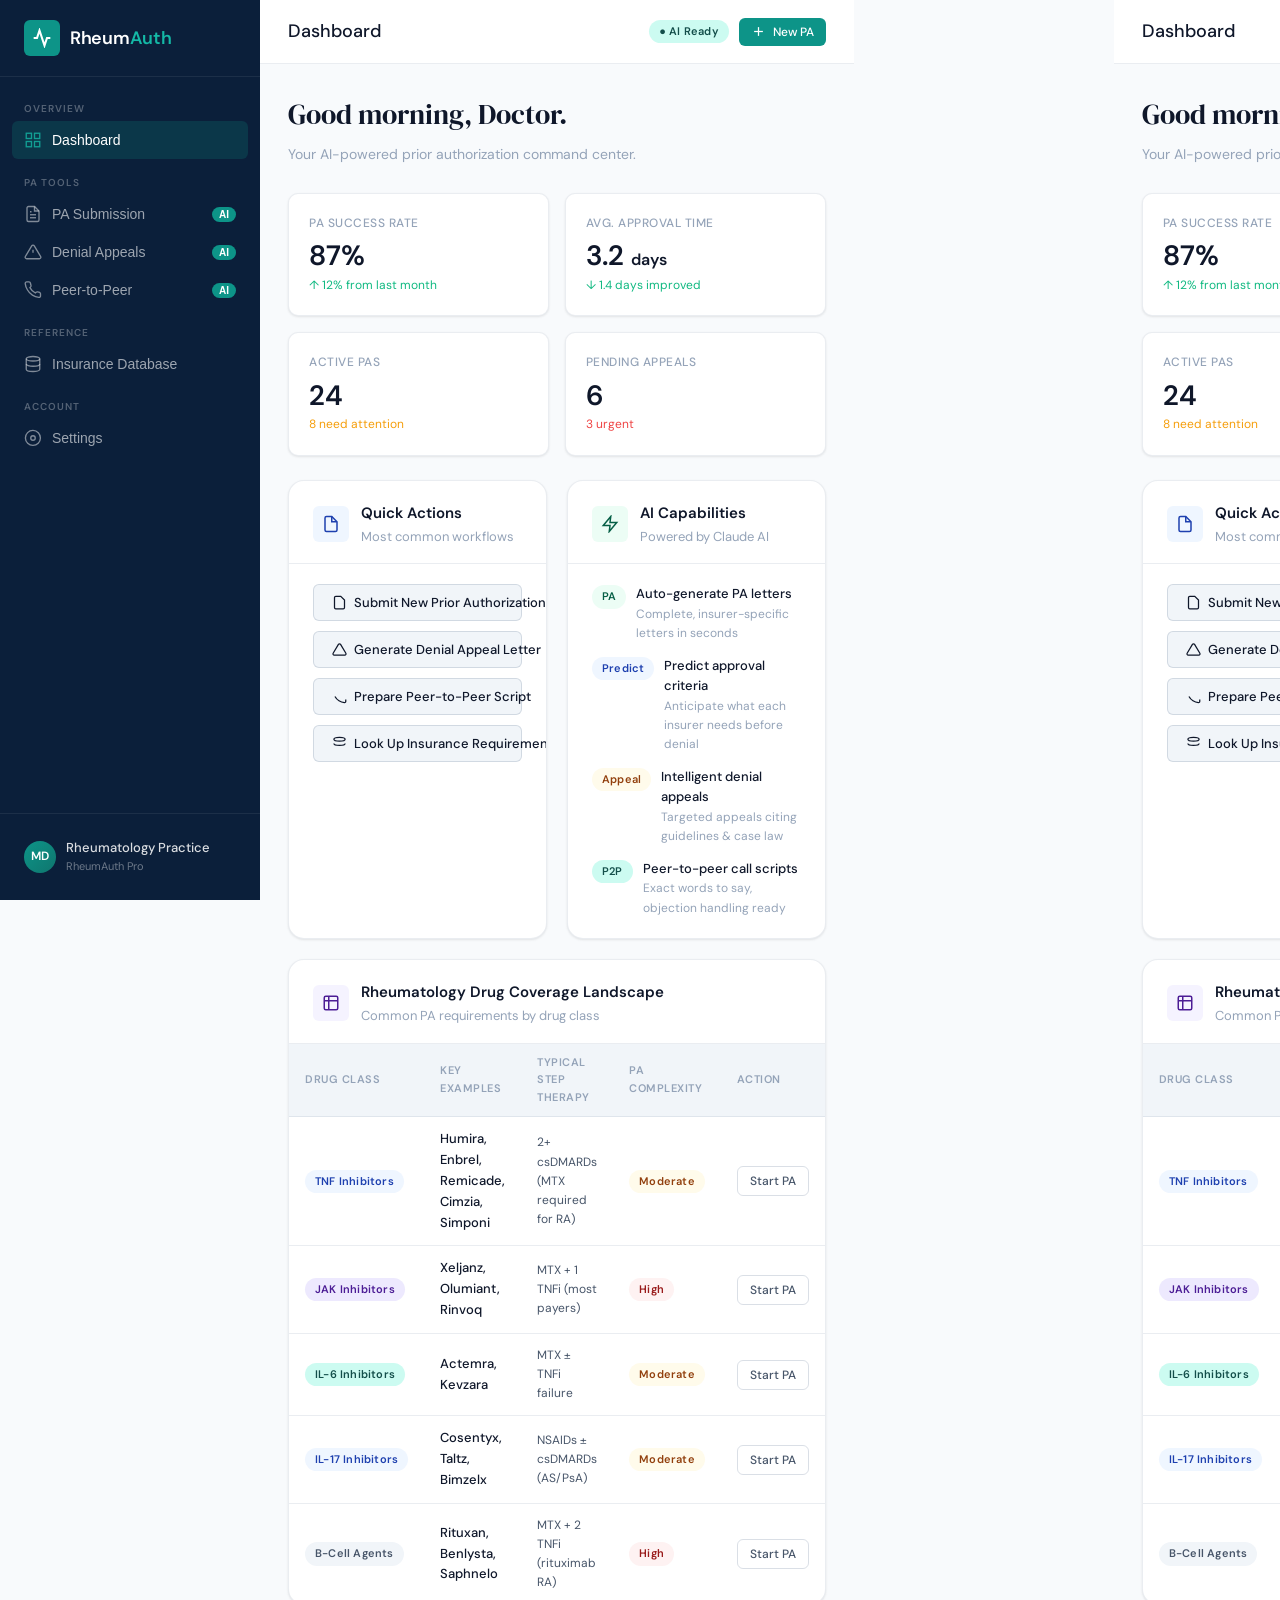
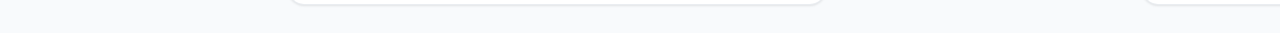
==== commit b7cf3f45: "Update index.html" ====
--- a/index.html
+++ b/index.html
@@ -7,6 +7,891 @@
   <link rel="preconnect" href="https://fonts.googleapis.com">
   <link href="https://fonts.googleapis.com/css2?family=DM+Sans:wght@300;400;500;600&family=DM+Serif+Display:ital@0;1&display=swap" rel="stylesheet">
   <link rel="stylesheet" href="css/styles.css">
+</head>
+<body>
+
+<div class="app-shell">
+<!DOCTYPE html>
+<html lang="en">
+<head>
+  <meta charset="UTF-8">
+  <meta name="viewport" content="width=device-width, initial-scale=1.0">
+  <title>RheumAuth — Rheumatology Prior Authorization Platform</title>
+  <link rel="preconnect" href="https://fonts.googleapis.com">
+  <link href="https://fonts.googleapis.com/css2?family=DM+Sans:wght@300;400;500;600&family=DM+Serif+Display:ital@0;1&display=swap" rel="stylesheet">
+  <style>
+@import url('https://fonts.googleapis.com/css2?family=DM+Sans:wght@300;400;500;600&family=DM+Serif+Display:ital@0;1&display=swap');
+
+:root {
+  --navy: #0B1F3A;
+  --navy-mid: #132840;
+  --navy-light: #1E3A5F;
+  --teal: #0D9488;
+  --teal-light: #14B8A6;
+  --teal-dim: #0F766E;
+  --amber: #F59E0B;
+  --amber-light: #FCD34D;
+  --red: #EF4444;
+  --red-light: #FCA5A5;
+  --green: #10B981;
+  --green-light: #6EE7B7;
+  --blue: #3B82F6;
+  --blue-light: #93C5FD;
+  --white: #FFFFFF;
+  --off-white: #F8FAFC;
+  --gray-50: #F1F5F9;
+  --gray-100: #E2E8F0;
+  --gray-200: #CBD5E1;
+  --gray-300: #94A3B8;
+  --gray-400: #64748B;
+  --gray-500: #475569;
+  --text-primary: #0F172A;
+  --text-secondary: #475569;
+  --text-muted: #94A3B8;
+  --border: rgba(148, 163, 184, 0.2);
+  --border-mid: rgba(148, 163, 184, 0.35);
+  --shadow-sm: 0 1px 3px rgba(0,0,0,0.06), 0 1px 2px rgba(0,0,0,0.04);
+  --shadow-md: 0 4px 12px rgba(0,0,0,0.08), 0 2px 4px rgba(0,0,0,0.05);
+  --shadow-lg: 0 10px 30px rgba(0,0,0,0.1), 0 4px 8px rgba(0,0,0,0.06);
+  --radius-sm: 6px;
+  --radius-md: 10px;
+  --radius-lg: 16px;
+  --radius-xl: 24px;
+  --font-main: 'DM Sans', sans-serif;
+  --font-display: 'DM Serif Display', serif;
+  --sidebar-width: 260px;
+  --header-height: 64px;
+}
+
+*, *::before, *::after { box-sizing: border-box; margin: 0; padding: 0; }
+
+html { font-size: 16px; scroll-behavior: smooth; }
+
+body {
+  font-family: var(--font-main);
+  background: var(--off-white);
+  color: var(--text-primary);
+  line-height: 1.6;
+  -webkit-font-smoothing: antialiased;
+  min-height: 100vh;
+}
+
+/* ── Scrollbar ── */
+::-webkit-scrollbar { width: 6px; height: 6px; }
+::-webkit-scrollbar-track { background: transparent; }
+::-webkit-scrollbar-thumb { background: var(--gray-200); border-radius: 3px; }
+::-webkit-scrollbar-thumb:hover { background: var(--gray-300); }
+
+/* ── Layout ── */
+.app-shell { display: flex; min-height: 100vh; }
+
+.sidebar {
+  width: var(--sidebar-width);
+  background: var(--navy);
+  display: flex;
+  flex-direction: column;
+  position: fixed;
+  top: 0; left: 0; bottom: 0;
+  z-index: 100;
+  transition: transform 0.25s ease;
+}
+
+.sidebar-logo {
+  padding: 20px 24px;
+  border-bottom: 1px solid rgba(255,255,255,0.07);
+  display: flex;
+  align-items: center;
+  gap: 10px;
+}
+
+.logo-icon {
+  width: 36px; height: 36px;
+  background: var(--teal);
+  border-radius: var(--radius-sm);
+  display: flex; align-items: center; justify-content: center;
+  flex-shrink: 0;
+}
+
+.logo-text { font-size: 18px; font-weight: 600; color: white; letter-spacing: -0.3px; }
+.logo-text span { color: var(--teal-light); }
+
+.sidebar-nav { flex: 1; padding: 16px 12px; overflow-y: auto; }
+
+.nav-section { margin-bottom: 8px; }
+.nav-label {
+  font-size: 10px;
+  font-weight: 600;
+  color: rgba(255,255,255,0.3);
+  letter-spacing: 1px;
+  text-transform: uppercase;
+  padding: 8px 12px 4px;
+}
+
+.nav-item {
+  display: flex;
+  align-items: center;
+  gap: 10px;
+  padding: 10px 12px;
+  border-radius: var(--radius-sm);
+  color: rgba(255,255,255,0.6);
+  font-size: 14px;
+  font-weight: 400;
+  cursor: pointer;
+  transition: all 0.15s;
+  border: none;
+  background: none;
+  width: 100%;
+  text-align: left;
+  text-decoration: none;
+}
+
+.nav-item:hover { background: rgba(255,255,255,0.07); color: rgba(255,255,255,0.9); }
+.nav-item.active { background: rgba(13,148,136,0.2); color: white; font-weight: 500; }
+.nav-item.active .nav-icon { color: var(--teal-light); }
+
+.nav-icon {
+  width: 18px; height: 18px;
+  flex-shrink: 0;
+  opacity: 0.8;
+}
+
+.nav-badge {
+  margin-left: auto;
+  background: var(--teal);
+  color: white;
+  font-size: 10px;
+  font-weight: 600;
+  padding: 2px 7px;
+  border-radius: 20px;
+}
+
+.sidebar-footer {
+  padding: 16px;
+  border-top: 1px solid rgba(255,255,255,0.07);
+}
+
+.user-card {
+  display: flex;
+  align-items: center;
+  gap: 10px;
+  padding: 8px;
+  border-radius: var(--radius-sm);
+  cursor: pointer;
+}
+
+.user-avatar {
+  width: 32px; height: 32px;
+  background: linear-gradient(135deg, var(--teal), var(--teal-dim));
+  border-radius: 50%;
+  display: flex; align-items: center; justify-content: center;
+  font-size: 12px; font-weight: 600; color: white;
+  flex-shrink: 0;
+}
+
+.user-name { font-size: 13px; font-weight: 500; color: rgba(255,255,255,0.85); }
+.user-role { font-size: 11px; color: rgba(255,255,255,0.4); }
+
+/* ── Main Content ── */
+.main-content {
+  margin-left: var(--sidebar-width);
+  flex: 1;
+  display: flex;
+  flex-direction: column;
+  min-height: 100vh;
+}
+
+.topbar {
+  height: var(--header-height);
+  background: white;
+  border-bottom: 1px solid var(--border);
+  display: flex;
+  align-items: center;
+  padding: 0 28px;
+  gap: 16px;
+  position: sticky;
+  top: 0;
+  z-index: 50;
+}
+
+.topbar-title { font-size: 18px; font-weight: 500; color: var(--text-primary); }
+.topbar-sub { font-size: 13px; color: var(--text-muted); margin-left: 8px; }
+
+.topbar-actions { margin-left: auto; display: flex; align-items: center; gap: 10px; }
+
+.page-content { padding: 28px; flex: 1; }
+
+/* ── Sections (Tabs) ── */
+.section { display: none; }
+.section.active { display: block; }
+
+/* ── Cards ── */
+.card {
+  background: white;
+  border-radius: var(--radius-lg);
+  border: 1px solid var(--border);
+  box-shadow: var(--shadow-sm);
+  overflow: hidden;
+}
+
+.card-header {
+  padding: 20px 24px 16px;
+  border-bottom: 1px solid var(--border);
+  display: flex;
+  align-items: center;
+  gap: 12px;
+}
+
+.card-title { font-size: 15px; font-weight: 600; color: var(--text-primary); }
+.card-sub { font-size: 13px; color: var(--text-muted); margin-top: 2px; }
+.card-icon {
+  width: 36px; height: 36px;
+  border-radius: var(--radius-sm);
+  display: flex; align-items: center; justify-content: center;
+  flex-shrink: 0;
+}
+
+.card-body { padding: 20px 24px; }
+
+/* ── Stat Cards ── */
+.stats-grid {
+  display: grid;
+  grid-template-columns: repeat(auto-fit, minmax(180px, 1fr));
+  gap: 16px;
+  margin-bottom: 24px;
+}
+
+.stat-card {
+  background: white;
+  border-radius: var(--radius-md);
+  border: 1px solid var(--border);
+  padding: 20px;
+  box-shadow: var(--shadow-sm);
+}
+
+.stat-label { font-size: 12px; color: var(--text-muted); font-weight: 500; text-transform: uppercase; letter-spacing: 0.5px; margin-bottom: 8px; }
+.stat-value { font-size: 28px; font-weight: 600; color: var(--text-primary); line-height: 1.1; }
+.stat-delta { font-size: 12px; margin-top: 4px; }
+.delta-up { color: var(--green); }
+.delta-down { color: var(--red); }
+
+/* ── Buttons ── */
+.btn {
+  display: inline-flex;
+  align-items: center;
+  gap: 7px;
+  padding: 9px 18px;
+  border-radius: var(--radius-sm);
+  font-size: 13px;
+  font-weight: 500;
+  font-family: var(--font-main);
+  cursor: pointer;
+  border: none;
+  transition: all 0.15s;
+  text-decoration: none;
+  white-space: nowrap;
+}
+
+.btn-primary {
+  background: var(--teal);
+  color: white;
+}
+.btn-primary:hover { background: var(--teal-dim); }
+
+.btn-secondary {
+  background: var(--gray-50);
+  color: var(--text-primary);
+  border: 1px solid var(--border-mid);
+}
+.btn-secondary:hover { background: var(--gray-100); }
+
+.btn-ghost {
+  background: transparent;
+  color: var(--text-secondary);
+  border: 1px solid var(--border-mid);
+}
+.btn-ghost:hover { background: var(--gray-50); color: var(--text-primary); }
+
+.btn-danger {
+  background: #FEF2F2;
+  color: var(--red);
+  border: 1px solid rgba(239,68,68,0.2);
+}
+.btn-danger:hover { background: #FEE2E2; }
+
+.btn-amber {
+  background: #FFFBEB;
+  color: #92400E;
+  border: 1px solid rgba(245,158,11,0.25);
+}
+.btn-amber:hover { background: #FEF3C7; }
+
+.btn-sm { padding: 6px 12px; font-size: 12px; }
+.btn-lg { padding: 12px 24px; font-size: 15px; }
+
+.btn:disabled { opacity: 0.5; cursor: not-allowed; }
+.btn svg { width: 15px; height: 15px; flex-shrink: 0; }
+
+/* ── Forms ── */
+.form-grid { display: grid; grid-template-columns: 1fr 1fr; gap: 16px; }
+.form-grid-3 { display: grid; grid-template-columns: 1fr 1fr 1fr; gap: 16px; }
+.form-full { grid-column: 1 / -1; }
+
+.form-group { display: flex; flex-direction: column; gap: 6px; }
+.form-label { font-size: 12px; font-weight: 600; color: var(--text-secondary); letter-spacing: 0.3px; }
+.form-label .req { color: var(--red); margin-left: 2px; }
+
+.form-input, .form-select, .form-textarea {
+  padding: 10px 14px;
+  border-radius: var(--radius-sm);
+  border: 1px solid var(--border-mid);
+  font-size: 14px;
+  font-family: var(--font-main);
+  color: var(--text-primary);
+  background: white;
+  transition: border-color 0.15s, box-shadow 0.15s;
+  width: 100%;
+}
+
+.form-input:focus, .form-select:focus, .form-textarea:focus {
+  outline: none;
+  border-color: var(--teal);
+  box-shadow: 0 0 0 3px rgba(13,148,136,0.1);
+}
+
+.form-textarea { resize: vertical; min-height: 80px; line-height: 1.5; }
+
+.form-hint { font-size: 11px; color: var(--text-muted); }
+
+/* ── Step Wizard ── */
+.steps-indicator {
+  display: flex;
+  align-items: center;
+  margin-bottom: 28px;
+  padding: 0 4px;
+}
+
+.step-item {
+  display: flex;
+  align-items: center;
+  flex: 1;
+  gap: 10px;
+}
+
+.step-item:not(:last-child)::after {
+  content: '';
+  flex: 1;
+  height: 1px;
+  background: var(--border-mid);
+  margin: 0 8px;
+  transition: background 0.3s;
+}
+
+.step-item.completed::after { background: var(--teal); }
+
+.step-num {
+  width: 28px; height: 28px;
+  border-radius: 50%;
+  display: flex; align-items: center; justify-content: center;
+  font-size: 12px; font-weight: 600;
+  background: var(--gray-100);
+  color: var(--text-muted);
+  border: 1.5px solid var(--border-mid);
+  flex-shrink: 0;
+  transition: all 0.2s;
+}
+
+.step-item.active .step-num {
+  background: var(--teal);
+  border-color: var(--teal);
+  color: white;
+}
+
+.step-item.completed .step-num {
+  background: var(--teal);
+  border-color: var(--teal);
+  color: white;
+}
+
+.step-label { font-size: 12px; font-weight: 500; color: var(--text-muted); white-space: nowrap; }
+.step-item.active .step-label { color: var(--teal); font-weight: 600; }
+.step-item.completed .step-label { color: var(--teal-dim); }
+
+.step-panel { display: none; }
+.step-panel.active { display: block; }
+
+/* ── Badges / Tags ── */
+.badge {
+  display: inline-flex;
+  align-items: center;
+  gap: 4px;
+  padding: 3px 10px;
+  border-radius: 20px;
+  font-size: 11px;
+  font-weight: 600;
+  letter-spacing: 0.2px;
+  white-space: nowrap;
+}
+
+.badge-success { background: #ECFDF5; color: #065F46; }
+.badge-warning { background: #FFFBEB; color: #92400E; }
+.badge-danger  { background: #FEF2F2; color: #991B1B; }
+.badge-info    { background: #EFF6FF; color: #1E40AF; }
+.badge-neutral { background: var(--gray-50); color: var(--text-secondary); }
+.badge-teal    { background: #CCFBF1; color: #134E4A; }
+.badge-purple  { background: #EDE9FE; color: #4C1D95; }
+
+/* ── Tables ── */
+.data-table { width: 100%; border-collapse: collapse; font-size: 13px; }
+.data-table th {
+  text-align: left;
+  padding: 10px 16px;
+  font-size: 11px;
+  font-weight: 600;
+  color: var(--text-muted);
+  text-transform: uppercase;
+  letter-spacing: 0.5px;
+  background: var(--gray-50);
+  border-bottom: 1px solid var(--border);
+}
+.data-table td {
+  padding: 12px 16px;
+  border-bottom: 1px solid var(--border);
+  color: var(--text-primary);
+  vertical-align: middle;
+}
+.data-table tr:last-child td { border-bottom: none; }
+.data-table tr:hover td { background: var(--gray-50); }
+.data-table .col-drug { font-weight: 500; }
+
+/* ── AI Output Panel ── */
+.ai-panel {
+  background: linear-gradient(135deg, #F0FDF4 0%, #ECFDF5 100%);
+  border: 1px solid rgba(16,185,129,0.2);
+  border-radius: var(--radius-lg);
+  overflow: hidden;
+}
+
+.ai-panel-header {
+  padding: 14px 20px;
+  display: flex;
+  align-items: center;
+  gap: 10px;
+  border-bottom: 1px solid rgba(16,185,129,0.15);
+  background: rgba(255,255,255,0.5);
+}
+
+.ai-label {
+  font-size: 11px;
+  font-weight: 700;
+  letter-spacing: 1px;
+  text-transform: uppercase;
+  color: #065F46;
+}
+
+.ai-panel-body { padding: 20px; }
+
+.ai-spinner {
+  display: flex;
+  align-items: center;
+  gap: 10px;
+  color: var(--teal-dim);
+  font-size: 13px;
+}
+
+.spinner-dot {
+  width: 8px; height: 8px;
+  border-radius: 50%;
+  background: var(--teal);
+  animation: pulse 1.2s infinite;
+}
+
+.spinner-dot:nth-child(2) { animation-delay: 0.2s; }
+.spinner-dot:nth-child(3) { animation-delay: 0.4s; }
+
+@keyframes pulse {
+  0%, 80%, 100% { transform: scale(0.7); opacity: 0.4; }
+  40% { transform: scale(1); opacity: 1; }
+}
+
+.ai-content { font-size: 14px; line-height: 1.7; color: var(--text-primary); }
+.ai-content h4 { font-size: 13px; font-weight: 600; margin-bottom: 8px; color: #065F46; }
+.ai-content ul { padding-left: 18px; margin-bottom: 12px; }
+.ai-content ul li { margin-bottom: 4px; }
+.ai-content p { margin-bottom: 12px; }
+.ai-content p:last-child { margin-bottom: 0; }
+.ai-content strong { font-weight: 600; }
+.ai-content em { font-style: italic; }
+
+/* ── Progress Bar ── */
+.progress-bar {
+  height: 6px;
+  background: var(--gray-100);
+  border-radius: 3px;
+  overflow: hidden;
+}
+
+.progress-fill {
+  height: 100%;
+  border-radius: 3px;
+  background: var(--teal);
+  transition: width 0.4s ease;
+}
+
+/* ── Search & Filter Bar ── */
+.filter-bar {
+  display: flex;
+  align-items: center;
+  gap: 12px;
+  margin-bottom: 20px;
+  flex-wrap: wrap;
+}
+
+.search-wrap {
+  position: relative;
+  flex: 1;
+  min-width: 200px;
+}
+
+.search-icon {
+  position: absolute;
+  left: 12px;
+  top: 50%;
+  transform: translateY(-50%);
+  color: var(--text-muted);
+  width: 16px; height: 16px;
+}
+
+.search-input {
+  padding: 9px 14px 9px 38px;
+  border-radius: var(--radius-sm);
+  border: 1px solid var(--border-mid);
+  font-size: 13px;
+  font-family: var(--font-main);
+  background: white;
+  width: 100%;
+  transition: border-color 0.15s;
+}
+
+.search-input:focus {
+  outline: none;
+  border-color: var(--teal);
+  box-shadow: 0 0 0 3px rgba(13,148,136,0.1);
+}
+
+/* ── Modal ── */
+.modal-overlay {
+  position: fixed;
+  inset: 0;
+  background: rgba(11,31,58,0.5);
+  backdrop-filter: blur(4px);
+  z-index: 200;
+  display: flex;
+  align-items: center;
+  justify-content: center;
+  padding: 20px;
+  opacity: 0;
+  pointer-events: none;
+  transition: opacity 0.2s;
+}
+
+.modal-overlay.open { opacity: 1; pointer-events: all; }
+
+.modal {
+  background: white;
+  border-radius: var(--radius-xl);
+  width: 100%;
+  max-width: 640px;
+  max-height: 90vh;
+  overflow-y: auto;
+  box-shadow: var(--shadow-lg);
+  transform: translateY(20px);
+  transition: transform 0.2s;
+}
+
+.modal-overlay.open .modal { transform: translateY(0); }
+
+.modal-header {
+  padding: 24px 28px 20px;
+  border-bottom: 1px solid var(--border);
+  display: flex;
+  align-items: flex-start;
+  justify-content: space-between;
+  gap: 12px;
+}
+
+.modal-title { font-size: 18px; font-weight: 600; }
+.modal-body { padding: 24px 28px; }
+.modal-footer { padding: 16px 28px 24px; display: flex; gap: 10px; justify-content: flex-end; }
+
+.modal-close {
+  width: 32px; height: 32px;
+  border-radius: 50%;
+  border: 1px solid var(--border-mid);
+  background: transparent;
+  cursor: pointer;
+  display: flex; align-items: center; justify-content: center;
+  color: var(--text-muted);
+  flex-shrink: 0;
+  transition: all 0.15s;
+}
+.modal-close:hover { background: var(--gray-50); color: var(--text-primary); }
+
+/* ── Drug Info Cards ── */
+.drug-card {
+  border: 1px solid var(--border);
+  border-radius: var(--radius-md);
+  padding: 16px;
+  background: white;
+  cursor: pointer;
+  transition: all 0.15s;
+}
+.drug-card:hover { border-color: var(--teal); box-shadow: 0 0 0 3px rgba(13,148,136,0.08); }
+.drug-card.selected { border-color: var(--teal); background: #F0FDFA; box-shadow: 0 0 0 3px rgba(13,148,136,0.1); }
+.drug-name { font-size: 15px; font-weight: 600; }
+.drug-class { font-size: 12px; color: var(--text-muted); margin-top: 2px; }
+.drug-indications { margin-top: 10px; display: flex; flex-wrap: wrap; gap: 5px; }
+
+/* ── Insurance Criteria Panel ── */
+.criteria-panel {
+  background: #F8FAFC;
+  border: 1px solid var(--border);
+  border-radius: var(--radius-md);
+  padding: 16px;
+  margin-top: 16px;
+}
+
+.criteria-title {
+  font-size: 12px;
+  font-weight: 700;
+  text-transform: uppercase;
+  letter-spacing: 0.5px;
+  color: var(--text-muted);
+  margin-bottom: 12px;
+}
+
+.criteria-item {
+  display: flex;
+  align-items: flex-start;
+  gap: 10px;
+  padding: 8px 0;
+  border-bottom: 1px solid var(--border);
+}
+
+.criteria-item:last-child { border-bottom: none; }
+.criteria-check { width: 18px; height: 18px; border-radius: 4px; border: 1.5px solid var(--border-mid); flex-shrink: 0; margin-top: 1px; cursor: pointer; appearance: none; background: white; transition: all 0.15s; }
+.criteria-check:checked { background: var(--teal); border-color: var(--teal); }
+.criteria-text { font-size: 13px; color: var(--text-secondary); line-height: 1.5; }
+.criteria-req { font-size: 11px; color: var(--text-muted); margin-top: 3px; }
+
+/* ── Peer to Peer ── */
+.p2p-script {
+  background: white;
+  border: 1px solid var(--border);
+  border-left: 3px solid var(--teal);
+  border-radius: 0 var(--radius-md) var(--radius-md) 0;
+  padding: 16px 20px;
+  margin-bottom: 12px;
+}
+
+.p2p-script-label {
+  font-size: 10px;
+  font-weight: 700;
+  text-transform: uppercase;
+  letter-spacing: 1px;
+  color: var(--teal-dim);
+  margin-bottom: 6px;
+}
+
+.p2p-script-text { font-size: 14px; line-height: 1.6; color: var(--text-primary); }
+
+.objection-card {
+  background: #FFFBEB;
+  border: 1px solid rgba(245,158,11,0.25);
+  border-radius: var(--radius-md);
+  padding: 14px 16px;
+  margin-bottom: 10px;
+}
+
+.objection-label { font-size: 11px; font-weight: 700; color: #92400E; margin-bottom: 6px; }
+.objection-text { font-size: 13px; color: var(--text-secondary); margin-bottom: 8px; }
+.rebuttal { background: white; border-radius: var(--radius-sm); padding: 10px 12px; font-size: 13px; color: var(--text-primary); border: 1px solid rgba(245,158,11,0.15); }
+
+/* ── Tabs inside sections ── */
+.inner-tabs {
+  display: flex;
+  border-bottom: 1px solid var(--border);
+  margin-bottom: 24px;
+  gap: 4px;
+}
+
+.inner-tab {
+  padding: 9px 18px;
+  font-size: 13px;
+  font-weight: 500;
+  color: var(--text-muted);
+  cursor: pointer;
+  border: none;
+  background: transparent;
+  border-bottom: 2px solid transparent;
+  margin-bottom: -1px;
+  transition: all 0.15s;
+  font-family: var(--font-main);
+}
+
+.inner-tab:hover { color: var(--text-primary); }
+.inner-tab.active { color: var(--teal); border-bottom-color: var(--teal); font-weight: 600; }
+
+/* ── Collapsible ── */
+.collapsible-header {
+  display: flex;
+  align-items: center;
+  justify-content: space-between;
+  padding: 14px 16px;
+  cursor: pointer;
+  user-select: none;
+  border-radius: var(--radius-md);
+  transition: background 0.15s;
+}
+.collapsible-header:hover { background: var(--gray-50); }
+.collapsible-arrow { transition: transform 0.2s; color: var(--text-muted); }
+.collapsible-header.open .collapsible-arrow { transform: rotate(180deg); }
+.collapsible-body { display: none; padding: 0 16px 16px; }
+.collapsible-body.open { display: block; }
+
+/* ── Loading overlay ── */
+.generating {
+  display: flex;
+  align-items: center;
+  gap: 12px;
+  padding: 20px;
+  color: var(--teal-dim);
+  font-size: 14px;
+}
+
+/* ── Toast ── */
+.toast-container {
+  position: fixed;
+  bottom: 24px;
+  right: 24px;
+  z-index: 999;
+  display: flex;
+  flex-direction: column;
+  gap: 8px;
+}
+
+.toast {
+  background: var(--navy);
+  color: white;
+  padding: 12px 20px;
+  border-radius: var(--radius-md);
+  font-size: 13px;
+  font-weight: 500;
+  box-shadow: var(--shadow-lg);
+  display: flex;
+  align-items: center;
+  gap: 10px;
+  animation: slideIn 0.25s ease;
+  max-width: 320px;
+}
+
+.toast.success { background: #065F46; }
+.toast.error { background: #991B1B; }
+.toast.warning { background: #92400E; }
+
+@keyframes slideIn {
+  from { transform: translateX(100%); opacity: 0; }
+  to { transform: translateX(0); opacity: 1; }
+}
+
+/* ── Copy button ── */
+.copy-btn {
+  padding: 5px 10px;
+  border-radius: var(--radius-sm);
+  border: 1px solid var(--border-mid);
+  background: white;
+  font-size: 11px;
+  font-weight: 600;
+  color: var(--text-secondary);
+  cursor: pointer;
+  transition: all 0.15s;
+}
+.copy-btn:hover { background: var(--teal); color: white; border-color: var(--teal); }
+
+/* ── Denial Appeal ── */
+.denial-flow {
+  display: flex;
+  flex-direction: column;
+  gap: 16px;
+}
+
+.denial-step {
+  display: flex;
+  gap: 16px;
+  align-items: flex-start;
+}
+
+.denial-step-num {
+  width: 28px; height: 28px;
+  background: var(--navy);
+  color: white;
+  border-radius: 50%;
+  font-size: 12px;
+  font-weight: 700;
+  display: flex; align-items: center; justify-content: center;
+  flex-shrink: 0;
+  margin-top: 2px;
+}
+
+/* ── Print styles ── */
+@media print {
+  .sidebar, .topbar, .topbar-actions, .no-print { display: none !important; }
+  .main-content { margin: 0; }
+  .page-content { padding: 0; }
+}
+
+/* ── Responsive ── */
+@media (max-width: 768px) {
+  .sidebar { transform: translateX(-100%); }
+  .sidebar.open { transform: translateX(0); }
+  .main-content { margin-left: 0; }
+  .form-grid, .form-grid-3 { grid-template-columns: 1fr; }
+  .stats-grid { grid-template-columns: 1fr 1fr; }
+}
+
+/* ── Animations ── */
+.fade-in { animation: fadeIn 0.3s ease; }
+@keyframes fadeIn { from { opacity: 0; transform: translateY(8px); } to { opacity: 1; transform: translateY(0); } }
+
+.section.active { animation: fadeIn 0.25s ease; }
+
+/* ── Utility ── */
+.flex { display: flex; }
+.flex-col { display: flex; flex-direction: column; }
+.items-center { align-items: center; }
+.gap-2 { gap: 8px; }
+.gap-3 { gap: 12px; }
+.gap-4 { gap: 16px; }
+.mt-1 { margin-top: 4px; }
+.mt-2 { margin-top: 8px; }
+.mt-3 { margin-top: 12px; }
+.mt-4 { margin-top: 16px; }
+.mt-5 { margin-top: 20px; }
+.mb-2 { margin-bottom: 8px; }
+.mb-3 { margin-bottom: 12px; }
+.mb-4 { margin-bottom: 16px; }
+.mb-5 { margin-bottom: 20px; }
+.mb-6 { margin-bottom: 24px; }
+.text-sm { font-size: 13px; }
+.text-xs { font-size: 12px; }
+.text-muted { color: var(--text-muted); }
+.text-secondary { color: var(--text-secondary); }
+.font-semibold { font-weight: 600; }
+.w-full { width: 100%; }
+.grid-2 { display: grid; grid-template-columns: 1fr 1fr; gap: 16px; }
+.grid-3 { display: grid; grid-template-columns: repeat(3, 1fr); gap: 16px; }
+.divider { border: none; border-top: 1px solid var(--border); margin: 20px 0; }
+
+</style>
 </head>
 <body>
 
@@ -51,6 +936,10 @@
 
       <div class="nav-section">
         <div class="nav-label">Reference</div>
+        <button class="nav-item" data-section="pa_tracker" onclick="navigateTo('pa_tracker'); renderTracker();">
+          <svg class="nav-icon" viewBox="0 0 24 24" fill="none" stroke="currentColor" stroke-width="1.8"><rect x="3" y="4" width="18" height="18" rx="2" ry="2"/><line x1="16" y1="2" x2="16" y2="6"/><line x1="8" y1="2" x2="8" y2="6"/><line x1="3" y1="10" x2="21" y2="10"/></svg>
+          PA Tracker
+        </button>
         <button class="nav-item" data-section="insurance_db" onclick="navigateTo('insurance_db'); loadInsuranceDB();">
           <svg class="nav-icon" viewBox="0 0 24 24" fill="none" stroke="currentColor" stroke-width="1.8"><ellipse cx="12" cy="5" rx="9" ry="3"/><path d="M21 12c0 1.66-4 3-9 3s-9-1.34-9-3"/><path d="M3 5v14c0 1.66 4 3 9 3s9-1.34 9-3V5"/></svg>
           Insurance Database
@@ -968,12 +1857,15 @@
                 <div class="card-title">Before the Call — Checklist</div>
               </div>
               <div class="card-body">
-                <div style="display:flex;flex-direction:column;gap:8px">
-                  ${['Patient chart open', 'PA denial letter in hand', 'PA reference number ready', 'Prior treatment dates/doses documented', 'Disease activity scores calculated', 'Labs from past 6 months available', 'Pen and paper to take notes', 'Know the reviewer name if possible'].map(item => `
-                  <label style="display:flex;align-items:center;gap:8px;font-size:13px;cursor:pointer">
-                    <input type="checkbox" style="width:14px;height:14px">
-                    <span>${item}</span>
-                  </label>`).join('')}
+                <div style="display:flex;flex-direction:column;gap:10px">
+                  <label style="display:flex;align-items:center;gap:10px;font-size:14px;cursor:pointer;padding:6px 0;border-bottom:1px solid var(--border)"><input type="checkbox" style="width:16px;height:16px;flex-shrink:0"><span>Patient chart open</span></label>
+                  <label style="display:flex;align-items:center;gap:10px;font-size:14px;cursor:pointer;padding:6px 0;border-bottom:1px solid var(--border)"><input type="checkbox" style="width:16px;height:16px;flex-shrink:0"><span>PA denial letter in hand</span></label>
+                  <label style="display:flex;align-items:center;gap:10px;font-size:14px;cursor:pointer;padding:6px 0;border-bottom:1px solid var(--border)"><input type="checkbox" style="width:16px;height:16px;flex-shrink:0"><span>PA reference number ready</span></label>
+                  <label style="display:flex;align-items:center;gap:10px;font-size:14px;cursor:pointer;padding:6px 0;border-bottom:1px solid var(--border)"><input type="checkbox" style="width:16px;height:16px;flex-shrink:0"><span>Prior treatment dates &amp; doses documented</span></label>
+                  <label style="display:flex;align-items:center;gap:10px;font-size:14px;cursor:pointer;padding:6px 0;border-bottom:1px solid var(--border)"><input type="checkbox" style="width:16px;height:16px;flex-shrink:0"><span>Disease activity scores calculated (DAS28, CDAI, BASDAI)</span></label>
+                  <label style="display:flex;align-items:center;gap:10px;font-size:14px;cursor:pointer;padding:6px 0;border-bottom:1px solid var(--border)"><input type="checkbox" style="width:16px;height:16px;flex-shrink:0"><span>Labs from past 6 months available</span></label>
+                  <label style="display:flex;align-items:center;gap:10px;font-size:14px;cursor:pointer;padding:6px 0;border-bottom:1px solid var(--border)"><input type="checkbox" style="width:16px;height:16px;flex-shrink:0"><span>Pen and paper to take notes</span></label>
+                  <label style="display:flex;align-items:center;gap:10px;font-size:14px;cursor:pointer;padding:6px 0"><input type="checkbox" style="width:16px;height:16px;flex-shrink:0"><span>Know the reviewer name if possible</span></label>
                 </div>
               </div>
             </div>
@@ -1082,6 +1974,93 @@
               </div>
             </div>
           </div>
+        </div>
+      </section>
+
+
+      <!-- ═══ PA TRACKER ═══ -->
+      <section id="section-pa_tracker" class="section">
+        <div style="margin-bottom:24px">
+          <h2 style="font-size:22px;font-weight:500;margin-bottom:4px">PA Tracker</h2>
+          <p style="color:var(--text-muted);font-size:15px">Track every prior authorization — status, deadlines, and renewal alerts all in one place.</p>
+        </div>
+
+        <!-- Alert Banner -->
+        <div id="tracker-alerts" style="margin-bottom:20px"></div>
+
+        <!-- Stats Row -->
+        <div class="stats-grid" style="margin-bottom:24px">
+          <div class="stat-card" style="border-left:4px solid var(--green)">
+            <div class="stat-label">Approved</div>
+            <div class="stat-value" id="track-stat-approved">0</div>
+          </div>
+          <div class="stat-card" style="border-left:4px solid var(--amber)">
+            <div class="stat-label">Pending</div>
+            <div class="stat-value" id="track-stat-pending">0</div>
+          </div>
+          <div class="stat-card" style="border-left:4px solid var(--red)">
+            <div class="stat-label">Denied</div>
+            <div class="stat-value" id="track-stat-denied">0</div>
+          </div>
+          <div class="stat-card" style="border-left:4px solid var(--blue)">
+            <div class="stat-label">Expiring Soon (30 days)</div>
+            <div class="stat-value" id="track-stat-expiring">0</div>
+          </div>
+        </div>
+
+        <!-- Action bar -->
+        <div style="display:flex;align-items:center;gap:12px;margin-bottom:16px;flex-wrap:wrap">
+          <div class="search-wrap" style="max-width:320px">
+            <svg class="search-icon" viewBox="0 0 24 24" fill="none" stroke="currentColor" stroke-width="2"><circle cx="11" cy="11" r="8"/><line x1="21" y1="21" x2="16.65" y2="16.65"/></svg>
+            <input type="text" class="search-input" id="tracker-search" placeholder="Search by patient or drug..." oninput="renderTracker()">
+          </div>
+          <select class="form-select" id="tracker-filter" style="width:160px" onchange="renderTracker()">
+            <option value="all">All Statuses</option>
+            <option value="pending">Pending</option>
+            <option value="approved">Approved</option>
+            <option value="denied">Denied</option>
+            <option value="appealing">Appealing</option>
+            <option value="expiring">Expiring Soon</option>
+          </select>
+          <button class="btn btn-primary" onclick="openModal('add-pa-modal')" style="margin-left:auto;font-size:15px;padding:10px 22px">
+            <svg width="16" height="16" viewBox="0 0 24 24" fill="none" stroke="currentColor" stroke-width="2"><line x1="12" y1="5" x2="12" y2="19"/><line x1="5" y1="12" x2="19" y2="12"/></svg>
+            Add New PA
+          </button>
+        </div>
+
+        <!-- PA Table -->
+        <div class="card">
+          <div style="overflow-x:auto">
+            <table class="data-table" id="tracker-table">
+              <thead>
+                <tr>
+                  <th style="min-width:130px">Patient</th>
+                  <th style="min-width:140px">Drug</th>
+                  <th style="min-width:120px">Insurance</th>
+                  <th style="min-width:90px">Submitted</th>
+                  <th style="min-width:100px">Expiration</th>
+                  <th style="min-width:100px">Status</th>
+                  <th style="min-width:80px">PA #</th>
+                  <th style="min-width:130px">Actions</th>
+                </tr>
+              </thead>
+              <tbody id="tracker-tbody">
+                <tr id="tracker-empty-row">
+                  <td colspan="8" style="text-align:center;padding:48px;color:var(--text-muted)">
+                    <div style="font-size:40px;margin-bottom:12px">📋</div>
+                    <div style="font-size:16px;font-weight:500;margin-bottom:6px">No PAs tracked yet</div>
+                    <div style="font-size:14px">Click "Add New PA" above to start tracking your first prior authorization</div>
+                  </td>
+                </tr>
+              </tbody>
+            </table>
+          </div>
+        </div>
+
+        <!-- Notes Modal -->
+        <div style="margin-top:16px;font-size:13px;color:var(--text-muted);background:var(--gray-50);padding:12px 16px;border-radius:8px">
+          <strong>💡 Tip:</strong> PAs expiring within 30 days are highlighted in orange. Renew early — most insurers need 2–3 weeks for renewal processing.
+          Data is saved in your browser and persists between sessions.
         </div>
       </section>
 
@@ -1109,6 +2088,3644 @@
   </div>
 </div>
 
+
+<!-- Add PA Modal -->
+<div class="modal-overlay" id="add-pa-modal">
+  <div class="modal" style="max-width:560px">
+    <div class="modal-header">
+      <div>
+        <div class="modal-title" id="add-pa-modal-title">Add New Prior Authorization</div>
+        <div style="font-size:13px;color:var(--text-muted);margin-top:2px">Fill in what you know — you can update it later</div>
+      </div>
+      <button class="modal-close" onclick="closeModal('add-pa-modal')">
+        <svg width="14" height="14" viewBox="0 0 24 24" fill="none" stroke="currentColor" stroke-width="2"><line x1="18" y1="6" x2="6" y2="18"/><line x1="6" y1="6" x2="18" y2="18"/></svg>
+      </button>
+    </div>
+    <div class="modal-body">
+      <input type="hidden" id="edit-pa-id">
+      <div class="form-grid" style="gap:16px">
+        <div class="form-group">
+          <label class="form-label" style="font-size:14px">Patient Name / Initials <span class="req">*</span></label>
+          <input type="text" class="form-input" id="new-pa-patient" placeholder="e.g. John D. or J.D." style="font-size:15px;padding:12px 14px">
+        </div>
+        <div class="form-group">
+          <label class="form-label" style="font-size:14px">Date of Birth</label>
+          <input type="date" class="form-input" id="new-pa-dob" style="font-size:15px;padding:12px 14px">
+        </div>
+        <div class="form-group form-full">
+          <label class="form-label" style="font-size:14px">Drug Name <span class="req">*</span></label>
+          <select class="form-select" id="new-pa-drug" style="font-size:15px;padding:12px 14px">
+            <option value="">Select drug...</option>
+            <optgroup label="TNF Inhibitors">
+              <option>Adalimumab (Humira)</option>
+              <option>Etanercept (Enbrel)</option>
+              <option>Infliximab (Remicade)</option>
+              <option>Certolizumab (Cimzia)</option>
+              <option>Golimumab (Simponi/Simponi Aria)</option>
+            </optgroup>
+            <optgroup label="JAK Inhibitors">
+              <option>Tofacitinib (Xeljanz)</option>
+              <option>Baricitinib (Olumiant)</option>
+              <option>Upadacitinib (Rinvoq)</option>
+            </optgroup>
+            <optgroup label="IL-6 Inhibitors">
+              <option>Tocilizumab (Actemra)</option>
+              <option>Sarilumab (Kevzara)</option>
+            </optgroup>
+            <optgroup label="IL-17 Inhibitors">
+              <option>Secukinumab (Cosentyx)</option>
+              <option>Ixekizumab (Taltz)</option>
+              <option>Bimekizumab (Bimzelx)</option>
+            </optgroup>
+            <optgroup label="IL-23 Inhibitors">
+              <option>Guselkumab (Tremfya)</option>
+              <option>Risankizumab (Skyrizi)</option>
+            </optgroup>
+            <optgroup label="IL-12/23">
+              <option>Ustekinumab (Stelara)</option>
+            </optgroup>
+            <optgroup label="B-Cell / Other Biologics">
+              <option>Rituximab (Rituxan)</option>
+              <option>Belimumab (Benlysta)</option>
+              <option>Anifrolumab (Saphnelo)</option>
+              <option>Abatacept (Orencia)</option>
+            </optgroup>
+            <optgroup label="IL-1 Inhibitors">
+              <option>Anakinra (Kineret)</option>
+              <option>Canakinumab (Ilaris)</option>
+            </optgroup>
+            <optgroup label="Bone / Osteoporosis">
+              <option>Denosumab (Prolia)</option>
+              <option>Romosozumab (Evenity)</option>
+            </optgroup>
+            <optgroup label="Vasculitis / Other">
+              <option>Avacopan (Tavneos)</option>
+              <option>Voclosporin (Lupkynis)</option>
+            </optgroup>
+            <option value="other">Other (type below)</option>
+          </select>
+        </div>
+        <div class="form-group">
+          <label class="form-label" style="font-size:14px">Diagnosis</label>
+          <input type="text" class="form-input" id="new-pa-diagnosis" placeholder="e.g. Rheumatoid Arthritis" style="font-size:15px;padding:12px 14px">
+        </div>
+        <div class="form-group">
+          <label class="form-label" style="font-size:14px">Insurance</label>
+          <select class="form-select" id="new-pa-insurer" style="font-size:15px;padding:12px 14px">
+            <option value="">Select...</option>
+            <option>UnitedHealthcare</option>
+            <option>Blue Cross Blue Shield</option>
+            <option>Aetna</option>
+            <option>Cigna</option>
+            <option>Humana</option>
+            <option>Medicare</option>
+            <option>Medicaid</option>
+            <option>Anthem</option>
+            <option>Centene / WellCare</option>
+            <option>Molina Healthcare</option>
+            <option>Kaiser Permanente</option>
+            <option>Other</option>
+          </select>
+        </div>
+        <div class="form-group">
+          <label class="form-label" style="font-size:14px">PA Reference Number</label>
+          <input type="text" class="form-input" id="new-pa-refnum" placeholder="PA# from insurer" style="font-size:15px;padding:12px 14px">
+        </div>
+        <div class="form-group">
+          <label class="form-label" style="font-size:14px">Date Submitted</label>
+          <input type="date" class="form-input" id="new-pa-submitted" style="font-size:15px;padding:12px 14px">
+        </div>
+        <div class="form-group">
+          <label class="form-label" style="font-size:14px">Expiration / Renewal Date</label>
+          <input type="date" class="form-input" id="new-pa-expiration" style="font-size:15px;padding:12px 14px">
+        </div>
+        <div class="form-group form-full">
+          <label class="form-label" style="font-size:14px">Status <span class="req">*</span></label>
+          <select class="form-select" id="new-pa-status" style="font-size:15px;padding:12px 14px">
+            <option value="pending">⏳ Pending — Waiting for decision</option>
+            <option value="approved">✅ Approved</option>
+            <option value="denied">❌ Denied</option>
+            <option value="appealing">⚖️ Appealing — Appeal submitted</option>
+            <option value="p2p">📞 P2P Scheduled</option>
+            <option value="info_needed">📎 More Info Needed</option>
+          </select>
+        </div>
+        <div class="form-group form-full">
+          <label class="form-label" style="font-size:14px">Notes</label>
+          <textarea class="form-textarea" id="new-pa-notes" rows="3" placeholder="Any notes, follow-up needed, denial reason, etc..." style="font-size:14px"></textarea>
+        </div>
+      </div>
+    </div>
+    <div class="modal-footer">
+      <button class="btn btn-ghost btn-lg" onclick="closeModal('add-pa-modal')">Cancel</button>
+      <button class="btn btn-primary btn-lg" onclick="savePA()" style="font-size:15px;padding:12px 28px">Save PA</button>
+    </div>
+  </div>
+</div>
+
+<!-- PA Notes/Detail Modal -->
+<div class="modal-overlay" id="pa-detail-modal">
+  <div class="modal" style="max-width:480px">
+    <div class="modal-header">
+      <div class="modal-title" id="pa-detail-title">PA Details</div>
+      <button class="modal-close" onclick="closeModal('pa-detail-modal')">
+        <svg width="14" height="14" viewBox="0 0 24 24" fill="none" stroke="currentColor" stroke-width="2"><line x1="18" y1="6" x2="6" y2="18"/><line x1="6" y1="6" x2="18" y2="18"/></svg>
+      </button>
+    </div>
+    <div class="modal-body" id="pa-detail-body"></div>
+    <div class="modal-footer">
+      <button class="btn btn-ghost" onclick="closeModal('pa-detail-modal')">Close</button>
+      <button class="btn btn-amber" id="pa-detail-edit-btn">Edit This PA</button>
+    </div>
+  </div>
+</div>
+
+<!-- Toast Container -->
+<div class="toast-container" id="toast-container"></div>
+
+<!-- Scripts -->
+
+<script>
+// ═══════════════════════════════════════════════════════════
+// RheumAuth — Drug & Insurance Requirements Database
+// ═══════════════════════════════════════════════════════════
+
+const DRUG_DATABASE = {
+  // ── TNF Inhibitors ──────────────────────────────────────
+  adalimumab: {
+    name: "Adalimumab",
+    brand: "Humira",
+    class: "TNF Inhibitor",
+    route: "Subcutaneous",
+    indications: ["RA", "PsA", "AS", "PsO", "JIA", "IBD"],
+    stepTherapy: ["methotrexate", "leflunomide", "sulfasalazine", "hydroxychloroquine"],
+    commonCriteria: [
+      "Failure of 2+ csDMARDs (MTX required for RA)",
+      "Active disease despite conventional therapy",
+      "Diagnosis confirmed by rheumatologist",
+      "No active TB (negative TB test required)",
+      "Appropriate vaccinations prior to initiation",
+      "Labs: CBC, CMP, Hepatitis B/C within 6 months"
+    ],
+    labsRequired: ["TB test (IGRA or PPD)", "CBC", "CMP", "Hepatitis B surface antigen", "Hepatitis C antibody"],
+    icd10: {
+      "RA": "M05.79, M05.79, M06.9",
+      "PsA": "L40.50, L40.59",
+      "AS": "M45.0, M45.9",
+      "PsO": "L40.0, L40.9"
+    },
+    jcode: "J0135",
+    notes: "Biosimilars available — insurers may require biosimilar trial first (Hadlima, Hyrimoz, Cyltezo, etc.)"
+  },
+
+  etanercept: {
+    name: "Etanercept",
+    brand: "Enbrel",
+    class: "TNF Inhibitor",
+    route: "Subcutaneous",
+    indications: ["RA", "PsA", "AS", "PsO", "JIA"],
+    stepTherapy: ["methotrexate", "leflunomide", "sulfasalazine"],
+    commonCriteria: [
+      "Failure of 2+ csDMARDs (MTX preferred for RA)",
+      "Active disease: DAS28 > 3.2 or CDAI > 10",
+      "No active TB (TB screening required)",
+      "Negative Hepatitis B/C",
+      "Labs within 6 months"
+    ],
+    labsRequired: ["TB test", "CBC", "CMP", "Hepatitis panel"],
+    icd10: { "RA": "M05.79, M06.9", "PsA": "L40.50", "AS": "M45.9" },
+    jcode: "J1438",
+    notes: "Biosimilar Erelzi/Eticovo may be required. No IV formulation."
+  },
+
+  infliximab: {
+    name: "Infliximab",
+    brand: "Remicade",
+    class: "TNF Inhibitor",
+    route: "IV Infusion",
+    indications: ["RA", "PsA", "AS", "PsO", "IBD", "UC"],
+    stepTherapy: ["methotrexate", "leflunomide"],
+    commonCriteria: [
+      "Failure of MTX (must be used concurrently for RA)",
+      "Active disease documented",
+      "TB screening — negative result required",
+      "Hepatitis B/C screening",
+      "Provider must be credentialed for IV biologic infusion"
+    ],
+    labsRequired: ["TB test", "CBC", "CMP", "Hepatitis B/C", "ANA (if SLE concern)"],
+    icd10: { "RA": "M05.79, M06.9", "AS": "M45.9", "PsA": "L40.50" },
+    jcode: "J1745",
+    notes: "Biosimilars (Inflectra, Renflexis, Avsola, Ixifi) typically required first by most payers. Concurrent MTX mandatory for RA."
+  },
+
+  certolizumab: {
+    name: "Certolizumab pegol",
+    brand: "Cimzia",
+    class: "TNF Inhibitor",
+    route: "Subcutaneous",
+    indications: ["RA", "PsA", "AS", "PsO"],
+    stepTherapy: ["methotrexate", "leflunomide", "sulfasalazine"],
+    commonCriteria: [
+      "Failure of 2+ csDMARDs",
+      "Active disease despite prior therapy",
+      "Negative TB test",
+      "Hepatitis screening completed",
+      "Safe to use in pregnancy (does not cross placenta significantly)"
+    ],
+    labsRequired: ["TB test", "CBC", "CMP", "Hepatitis panel"],
+    icd10: { "RA": "M05.79, M06.9", "PsA": "L40.50", "AS": "M45.9" },
+    jcode: "J0718",
+    notes: "Preferred in pregnancy. Unique PEGylated structure — does not cross placenta."
+  },
+
+  golimumab: {
+    name: "Golimumab",
+    brand: "Simponi / Simponi Aria",
+    class: "TNF Inhibitor",
+    route: "SC (Simponi) / IV (Simponi Aria)",
+    indications: ["RA", "PsA", "AS", "UC"],
+    stepTherapy: ["methotrexate", "leflunomide"],
+    commonCriteria: [
+      "Failure of 2+ csDMARDs including MTX",
+      "Active disease documented by rheumatologist",
+      "Negative TB screening",
+      "Hepatitis B/C negative or treated"
+    ],
+    labsRequired: ["TB test", "CBC", "CMP", "Hepatitis panel"],
+    icd10: { "RA": "M05.79, M06.9", "PsA": "L40.50", "AS": "M45.9" },
+    jcode: "J1602 (SC), J0717 (IV)",
+    notes: "Monthly SC dosing advantage. IV formulation used in infusion centers."
+  },
+
+  // ── IL-6 Inhibitors ─────────────────────────────────────
+  tocilizumab: {
+    name: "Tocilizumab",
+    brand: "Actemra",
+    class: "IL-6 Receptor Inhibitor",
+    route: "IV or SC",
+    indications: ["RA", "PJIA", "SJIA", "GCA", "SSc-ILD"],
+    stepTherapy: ["methotrexate", "leflunomide", "TNF-inhibitor"],
+    commonCriteria: [
+      "RA: Failure of MTX +/- TNF inhibitor",
+      "Can be used as monotherapy (unlike most biologics)",
+      "GCA: Appropriate imaging/biopsy confirmation",
+      "Baseline lipid panel required",
+      "LFTs must be normal prior to initiation",
+      "Neutropenia monitoring required"
+    ],
+    labsRequired: ["CBC", "CMP with LFTs", "Lipid panel", "TB test", "Hepatitis panel"],
+    icd10: { "RA": "M05.79, M06.9", "GCA": "M31.5, M31.6" },
+    jcode: "J3262",
+    notes: "IL-6 elevation makes standard CRP/ESR unreliable during treatment. Monotherapy acceptable by many payers for RA."
+  },
+
+  sarilumab: {
+    name: "Sarilumab",
+    brand: "Kevzara",
+    class: "IL-6 Receptor Inhibitor",
+    route: "Subcutaneous",
+    indications: ["RA"],
+    stepTherapy: ["methotrexate", "leflunomide", "TNF-inhibitor"],
+    commonCriteria: [
+      "Moderate-to-severe RA",
+      "Inadequate response to MTX",
+      "Baseline neutrophil count must be >2000/mm³",
+      "LFTs normal at baseline",
+      "Lipid monitoring required"
+    ],
+    labsRequired: ["CBC with differential", "CMP with LFTs", "Lipid panel", "TB test"],
+    icd10: { "RA": "M05.79, M06.9" },
+    jcode: "J2802",
+    notes: "SC only. Comparable efficacy to tocilizumab. Can be used as monotherapy."
+  },
+
+  // ── JAK Inhibitors ──────────────────────────────────────
+  tofacitinib: {
+    name: "Tofacitinib",
+    brand: "Xeljanz",
+    class: "JAK Inhibitor",
+    route: "Oral",
+    indications: ["RA", "PsA", "UC", "JIA"],
+    stepTherapy: ["methotrexate", "leflunomide", "TNF-inhibitor (required by most payers for RA)"],
+    commonCriteria: [
+      "Failure of 2+ csDMARDs AND 1 biologic (TNFi)",
+      "Active disease despite prior therapy",
+      "Black box warning: thromboembolic events, malignancy — document risk discussion",
+      "No active serious infections",
+      "Negative TB test",
+      "Avoid in patients with known VTE risk or ATE risk without proper anticoagulation"
+    ],
+    labsRequired: ["CBC", "CMP", "Lipid panel", "TB test", "Hepatitis panel"],
+    icd10: { "RA": "M05.79, M06.9", "PsA": "L40.50", "UC": "K51.90" },
+    jcode: "N/A (oral)",
+    notes: "⚠ FDA Black Box Warning. Most payers require TNFi failure first. VTE risk counseling documentation essential for PA."
+  },
+
+  baricitinib: {
+    name: "Baricitinib",
+    brand: "Olumiant",
+    class: "JAK Inhibitor",
+    route: "Oral",
+    indications: ["RA", "AA"],
+    stepTherapy: ["methotrexate", "leflunomide", "TNF-inhibitor"],
+    commonCriteria: [
+      "Moderate-to-severe RA, inadequate response to MTX",
+      "Failure of 1+ TNF inhibitor (most payers)",
+      "Black box: thrombosis, malignancy, CV events",
+      "Negative TB and hepatitis screening",
+      "Normal renal function (dose adjust for CrCl 30-60)",
+      "Document cardiovascular risk assessment"
+    ],
+    labsRequired: ["CBC", "CMP with creatinine", "Lipid panel", "TB test", "Hepatitis panel"],
+    icd10: { "RA": "M05.79, M06.9", "AA": "L63.9" },
+    jcode: "N/A (oral)",
+    notes: "⚠ FDA Black Box Warning. Renal dose adjustment needed. Alopecia areata indication may have different PA criteria."
+  },
+
+  upadacitinib: {
+    name: "Upadacitinib",
+    brand: "Rinvoq",
+    class: "JAK Inhibitor",
+    route: "Oral",
+    indications: ["RA", "PsA", "AS", "nr-axSpA", "AD", "UC", "CD"],
+    stepTherapy: ["methotrexate", "leflunomide", "TNF-inhibitor"],
+    commonCriteria: [
+      "Failure of MTX + 1 TNFi (RA, PsA, AS)",
+      "Black box warning documentation required",
+      "No active malignancy",
+      "Lipid panel at baseline and monitoring",
+      "Renal function assessment"
+    ],
+    labsRequired: ["CBC", "CMP", "Lipid panel", "TB test", "Hepatitis panel"],
+    icd10: { "RA": "M05.79, M06.9", "PsA": "L40.50", "AS": "M45.9", "AD": "L20.9" },
+    jcode: "N/A (oral)",
+    notes: "⚠ FDA Black Box Warning. Broadest JAK inhibitor indication set. Premium pricing — expect step therapy requirements."
+  },
+
+  filgotinib: {
+    name: "Filgotinib",
+    brand: "Jyseleca",
+    class: "JAK Inhibitor",
+    route: "Oral",
+    indications: ["RA", "UC"],
+    stepTherapy: ["methotrexate", "leflunomide", "TNF-inhibitor"],
+    commonCriteria: [
+      "Failure of MTX + TNFi",
+      "JAK1-selective — may have better tolerability profile",
+      "Standard JAK safety counseling",
+      "Renal function assessment"
+    ],
+    labsRequired: ["CBC", "CMP", "Lipid panel", "TB test"],
+    icd10: { "RA": "M05.79, M06.9" },
+    jcode: "N/A (oral)",
+    notes: "Limited US approval. Check payer coverage."
+  },
+
+  // ── IL-17 Inhibitors ────────────────────────────────────
+  secukinumab: {
+    name: "Secukinumab",
+    brand: "Cosentyx",
+    class: "IL-17A Inhibitor",
+    route: "Subcutaneous",
+    indications: ["PsA", "AS", "nr-axSpA", "PsO"],
+    stepTherapy: ["NSAIDs", "csDMARDs", "TNF-inhibitor (some payers)"],
+    commonCriteria: [
+      "Active PsA or AS not adequately controlled on NSAIDs",
+      "TNFi failure may be required by some payers",
+      "Caution with IBD — may worsen Crohn's",
+      "TB screening required",
+      "Candida infection history — use with caution"
+    ],
+    labsRequired: ["TB test", "CBC", "CMP"],
+    icd10: { "PsA": "L40.50, L40.59", "AS": "M45.0, M45.9", "PsO": "L40.0" },
+    jcode: "J3316",
+    notes: "First-line biologic option for AS/PsA per ACR guidelines. AVOID in patients with active IBD or Crohn's."
+  },
+
+  ixekizumab: {
+    name: "Ixekizumab",
+    brand: "Taltz",
+    class: "IL-17A Inhibitor",
+    route: "Subcutaneous",
+    indications: ["PsA", "AS", "nr-axSpA", "PsO"],
+    stepTherapy: ["NSAIDs", "csDMARDs"],
+    commonCriteria: [
+      "Active PsA/AS/PsO inadequately controlled",
+      "Negative TB test",
+      "No active IBD",
+      "CBC monitoring for neutropenia"
+    ],
+    labsRequired: ["TB test", "CBC", "CMP"],
+    icd10: { "PsA": "L40.50", "AS": "M45.9", "PsO": "L40.0" },
+    jcode: "J1721",
+    notes: "Avoid in IBD. Strong skin clearance data — may be preferred for PsA with prominent skin disease."
+  },
+
+  bimekizumab: {
+    name: "Bimekizumab",
+    brand: "Bimzelx",
+    class: "IL-17A/F Inhibitor",
+    route: "Subcutaneous",
+    indications: ["PsO", "PsA", "AS"],
+    stepTherapy: ["csDMARDs", "TNF-inhibitor"],
+    commonCriteria: [
+      "Moderate-to-severe plaque psoriasis or active PsA/AS",
+      "Inadequate response to prior therapy",
+      "Dual IL-17 A+F inhibition — newer mechanism",
+      "TB screening required"
+    ],
+    labsRequired: ["TB test", "CBC", "CMP"],
+    icd10: { "PsO": "L40.0, L40.9", "PsA": "L40.50", "AS": "M45.9" },
+    jcode: "J0706",
+    notes: "Newest IL-17 inhibitor. Expect aggressive step therapy requirements. Document prior biologic failures clearly."
+  },
+
+  // ── IL-12/23 Inhibitors ─────────────────────────────────
+  ustekinumab: {
+    name: "Ustekinumab",
+    brand: "Stelara",
+    class: "IL-12/23 Inhibitor",
+    route: "SC or IV (induction for IBD)",
+    indications: ["PsA", "PsO", "CD", "UC"],
+    stepTherapy: ["csDMARDs", "TNF-inhibitor (some payers for PsA)"],
+    commonCriteria: [
+      "Active PsA or moderate-to-severe plaque psoriasis",
+      "TB screening required",
+      "No live vaccines within 1 year prior",
+      "Dose weight-based for PsO"
+    ],
+    labsRequired: ["TB test", "CBC", "CMP"],
+    icd10: { "PsA": "L40.50", "PsO": "L40.0", "CD": "K50.90", "UC": "K51.90" },
+    jcode: "J3245",
+    notes: "Biosimilar (Wezlana) available. Good safety profile. Single pathway inhibition."
+  },
+
+  // ── IL-23 Inhibitors ────────────────────────────────────
+  guselkumab: {
+    name: "Guselkumab",
+    brand: "Tremfya",
+    class: "IL-23 Inhibitor",
+    route: "Subcutaneous",
+    indications: ["PsA", "PsO"],
+    stepTherapy: ["csDMARDs", "TNF-inhibitor (some payers)"],
+    commonCriteria: [
+      "Active PsA inadequately controlled on csDMARDs",
+      "TB screening required",
+      "Prior biologic failure may be required"
+    ],
+    labsRequired: ["TB test", "CBC", "CMP"],
+    icd10: { "PsA": "L40.50", "PsO": "L40.0" },
+    jcode: "J1743",
+    notes: "First IL-23 inhibitor approved for PsA. Strong skin data."
+  },
+
+  risankizumab: {
+    name: "Risankizumab",
+    brand: "Skyrizi",
+    class: "IL-23 Inhibitor",
+    route: "SC or IV",
+    indications: ["PsA", "PsO", "CD", "UC"],
+    stepTherapy: ["csDMARDs", "TNF-inhibitor"],
+    commonCriteria: [
+      "Active disease inadequately controlled on prior therapy",
+      "TB screening required",
+      "Document prior csDMARD and biologic failures for IBD indications"
+    ],
+    labsRequired: ["TB test", "CBC", "CMP"],
+    icd10: { "PsA": "L40.50", "PsO": "L40.0", "CD": "K50.90", "UC": "K51.90" },
+    jcode: "J0222",
+    notes: "IV formulation for CD/UC induction. Strong efficacy data across multiple conditions."
+  },
+
+  // ── B-Cell Targeted ─────────────────────────────────────
+  rituximab: {
+    name: "Rituximab",
+    brand: "Rituxan",
+    class: "Anti-CD20 (B-cell depletion)",
+    route: "IV Infusion",
+    indications: ["RA", "GPA", "MPA", "Vasculitis", "Lupus", "IIM"],
+    stepTherapy: ["methotrexate", "TNF-inhibitor (RA)"],
+    commonCriteria: [
+      "RA: Failure of MTX + 1 TNF inhibitor",
+      "Vasculitis (GPA/MPA): first-line option",
+      "Hepatitis B screening MANDATORY — reactivation risk",
+      "Immunoglobulin levels at baseline",
+      "No live vaccines 4 weeks prior",
+      "Pre-medicate with corticosteroids and antihistamine"
+    ],
+    labsRequired: ["CBC", "CMP", "Hepatitis B surface antigen", "Hepatitis B core antibody", "IgG levels", "TB test"],
+    icd10: { "RA": "M05.79, M06.9", "GPA": "M31.30, M31.31", "Vasculitis": "M31.9" },
+    jcode: "J9312",
+    notes: "⚠ CRITICAL: Hepatitis B reactivation can be fatal. Biosimilars (Truxima, Ruxience, Riabni) often required."
+  },
+
+  belimumab: {
+    name: "Belimumab",
+    brand: "Benlysta",
+    class: "BLyS/BAFF Inhibitor",
+    route: "IV or SC",
+    indications: ["SLE", "LN"],
+    stepTherapy: ["hydroxychloroquine", "azathioprine", "mycophenolate"],
+    commonCriteria: [
+      "Active SLE with auto-antibody positivity (ANA+, anti-dsDNA+)",
+      "Inadequate response to standard therapy",
+      "SLEDAI or BILAG score documentation",
+      "Not for severe active CNS lupus",
+      "Not for severe active lupus nephritis (consider voclosporin)"
+    ],
+    labsRequired: ["CBC", "CMP", "dsDNA antibody", "Complement C3/C4", "UA with microscopy", "TB test"],
+    icd10: { "SLE": "M32.19, M32.9", "LN": "M32.14, N08" },
+    jcode: "J0490",
+    notes: "Document SLEDAI ≥ 6 and serologic activity. ANA/dsDNA positivity often required by payers."
+  },
+
+  anifrolumab: {
+    name: "Anifrolumab",
+    brand: "Saphnelo",
+    class: "Type I Interferon Receptor Inhibitor",
+    route: "IV Infusion",
+    indications: ["SLE"],
+    stepTherapy: ["hydroxychloroquine", "azathioprine", "mycophenolate", "belimumab (some payers)"],
+    commonCriteria: [
+      "Moderate-to-severe active SLE on background therapy",
+      "SLEDAI documentation required",
+      "No active lupus nephritis or CNS lupus",
+      "TB screening required",
+      "Herpes zoster vaccination prior recommended"
+    ],
+    labsRequired: ["CBC", "CMP", "dsDNA", "Complement levels", "TB test", "UA"],
+    icd10: { "SLE": "M32.19, M32.9" },
+    jcode: "J0222",
+    notes: "Newest SLE biologic. Expect significant step therapy requirements. IFN gene signature test may be required by some payers."
+  },
+
+  // ── T-Cell Co-stimulation ────────────────────────────────
+  abatacept: {
+    name: "Abatacept",
+    brand: "Orencia",
+    class: "T-Cell Co-stimulation Inhibitor (CTLA4-Ig)",
+    route: "IV or SC",
+    indications: ["RA", "PsA", "JIA"],
+    stepTherapy: ["methotrexate", "leflunomide", "TNF-inhibitor (most payers)"],
+    commonCriteria: [
+      "Failure of MTX + 1 TNFi",
+      "Active moderate-to-severe RA",
+      "Preferred in patients with seropositive RA (RF+, anti-CCP+)",
+      "TB screening required",
+      "COPD patients — increased risk of pulmonary adverse events"
+    ],
+    labsRequired: ["CBC", "CMP", "TB test", "Hepatitis panel", "RF, anti-CCP (document seropositivity)"],
+    icd10: { "RA": "M05.79, M06.9", "PsA": "L40.50", "JIA": "M08.00" },
+    jcode: "J0129",
+    notes: "Consider in RF/anti-CCP positive patients. May be preferred in those failing TNFi due to immunogenicity."
+  },
+
+  // ── Complement Inhibitors / Other ────────────────────────
+  avacopan: {
+    name: "Avacopan",
+    brand: "Tavneos",
+    class: "C5aR Inhibitor",
+    route: "Oral",
+    indications: ["GPA", "MPA"],
+    stepTherapy: ["cyclophosphamide", "rituximab"],
+    commonCriteria: [
+      "ANCA-associated vasculitis (GPA or MPA)",
+      "Use in combination with rituximab or cyclophosphamide",
+      "PR3-ANCA or MPO-ANCA positivity",
+      "Complement levels may be monitored",
+      "Liver function monitoring required"
+    ],
+    labsRequired: ["CBC", "CMP with LFTs", "ANCA panel (PR3/MPO)", "Urinalysis"],
+    icd10: { "GPA": "M31.30, M31.31", "MPA": "M31.7" },
+    jcode: "N/A (oral)",
+    notes: "Adjunctive therapy — not monotherapy. Document concurrent rituximab or CYC use in PA."
+  },
+
+  // ── Osteoporosis/Bone (often PA-required in rheum) ───────
+  denosumab: {
+    name: "Denosumab",
+    brand: "Prolia / Xgeva",
+    class: "RANK Ligand Inhibitor",
+    route: "Subcutaneous",
+    indications: ["Osteoporosis", "GIO", "Bone metastases"],
+    stepTherapy: ["bisphosphonate (alendronate, risedronate, zoledronic acid)"],
+    commonCriteria: [
+      "DXA T-score ≤ -2.5, or",
+      "FRAX 10-year fracture risk ≥ 20% (major) or ≥ 3% (hip), or",
+      "Bisphosphonate intolerance or contraindication",
+      "GIO: corticosteroid use ≥ 3 months at ≥7.5mg/day prednisone equivalent",
+      "Calcium and Vitamin D levels prior to initiation",
+      "Renal function — preferred over bisphosphonates in CKD"
+    ],
+    labsRequired: ["DXA scan results (T-score)", "Calcium", "25-OH Vitamin D", "Creatinine", "PTH if low calcium"],
+    icd10: { "Osteoporosis": "M81.0, M81.8", "GIO": "M81.4" },
+    jcode: "J0897",
+    notes: "Drug holiday risk: discontinuation causes rebound bone loss — document carefully."
+  },
+
+  romosozumab: {
+    name: "Romosozumab",
+    brand: "Evenity",
+    class: "Sclerostin Inhibitor",
+    route: "Subcutaneous",
+    indications: ["Osteoporosis (postmenopausal)"],
+    stepTherapy: ["bisphosphonate", "denosumab", "teriparatide"],
+    commonCriteria: [
+      "DXA T-score ≤ -2.5",
+      "FRAX high-fracture risk OR prior fragility fracture",
+      "Bisphosphonate and denosumab failure or intolerance often required",
+      "⚠ Cardiovascular risk — no use within 12 months of MI or CVA",
+      "Calcium and Vitamin D supplementation required"
+    ],
+    labsRequired: ["DXA results", "Calcium", "Vitamin D", "Creatinine", "Cardiovascular risk assessment"],
+    icd10: { "Osteoporosis": "M81.0, M81.6" },
+    jcode: "J3111",
+    notes: "⚠ Black Box: serious CV events. Document CV history. Most restrictive step therapy of osteoporosis meds."
+  },
+
+  // ── IL-1 Inhibitors ─────────────────────────────────────
+  anakinra: {
+    name: "Anakinra",
+    brand: "Kineret",
+    class: "IL-1 Receptor Antagonist",
+    route: "Subcutaneous",
+    indications: ["RA", "SJIA", "NOMID", "Gout flare", "MAS"],
+    stepTherapy: ["methotrexate", "TNF-inhibitor (RA)"],
+    commonCriteria: [
+      "RA: Failure of MTX + 1 TNFi",
+      "SJIA: Active systemic features",
+      "Autoinflammatory: genetic or clinical diagnosis",
+      "Daily injection compliance assessment",
+      "Neutropenia monitoring required (monthly)"
+    ],
+    labsRequired: ["CBC monthly", "CMP", "TB test"],
+    icd10: { "RA": "M05.79, M06.9", "SJIA": "M08.20" },
+    jcode: "J0207",
+    notes: "Less commonly used for RA due to daily injection burden. Preferred for autoinflammatory diseases."
+  },
+
+  canakinumab: {
+    name: "Canakinumab",
+    brand: "Ilaris",
+    class: "IL-1β Inhibitor",
+    route: "Subcutaneous",
+    indications: ["SJIA", "AOSD", "CAPS", "FMF", "Gout flare"],
+    stepTherapy: ["NSAIDs", "colchicine (gout)", "anakinra"],
+    commonCriteria: [
+      "SJIA/AOSD: Active disease with systemic features",
+      "CAPS: Genetic testing (NLRP3 mutation) may be required",
+      "Gout: ≥3 gout flares in prior 12 months, contraindication to other agents",
+      "TB screening required",
+      "Infection monitoring"
+    ],
+    labsRequired: ["CBC", "CMP", "TB test", "Genetic testing (CAPS)", "Uric acid (gout)"],
+    icd10: { "SJIA": "M08.20", "AOSD": "M06.1", "Gout": "M10.9" },
+    jcode: "J0638",
+    notes: "Very high cost. Most payers require extensive documentation and specialist review. Orphan disease indications may qualify for expedited PA."
+  },
+
+  // ── SLE/Lupus Nephritis ──────────────────────────────────
+  voclosporin: {
+    name: "Voclosporin",
+    brand: "Lupkynis",
+    class: "Calcineurin Inhibitor",
+    route: "Oral",
+    indications: ["LN (Class III, IV, V)"],
+    stepTherapy: ["hydroxychloroquine", "mycophenolate", "azathioprine"],
+    commonCriteria: [
+      "Active lupus nephritis Class III, IV, or V (biopsy preferred)",
+      "In combination with mycophenolate and low-dose corticosteroids",
+      "eGFR ≥ 45 at baseline",
+      "Serum potassium monitoring",
+      "BP monitoring (can cause hypertension)"
+    ],
+    labsRequired: ["CBC", "CMP with eGFR", "UA with microscopy", "Potassium", "BP", "Anti-dsDNA", "Complement"],
+    icd10: { "LN": "M32.14, N08" },
+    jcode: "N/A (oral)",
+    notes: "Requires concurrent mycophenolate mofetil. Renal function mandatory. Document biopsy class when available."
+  }
+};
+
+// ═══════════════════════════════════════════════════════════
+// INSURANCE REQUIREMENTS DATABASE
+// ═══════════════════════════════════════════════════════════
+
+const INSURANCE_DATABASE = {
+  unitedhealth: {
+    name: "UnitedHealthcare",
+    short: "UHC",
+    color: "#0066CC",
+    phone: "1-866-889-7054",
+    fax: "1-866-889-7057",
+    portal: "myuhc.com",
+    paPhone: "1-888-397-8883",
+    turnaround: { standard: "72 hours", urgent: "24 hours" },
+    generalNotes: "UHC requires Step Therapy Exemption requests separately from PA. Document step therapy failures thoroughly.",
+    stepTherapyPolicy: "Strict step therapy — requires documented failures with dates, doses, and reasons for discontinuation",
+    preferredFormulary: "Prefer biosimilars; require biosimilar trial for adalimumab, infliximab, rituximab before branded",
+    denialAppeals: "Level 1: internal appeal within 180 days. Level 2: external review. Peer-to-peer available within 30 days of denial.",
+    drugSpecific: {
+      adalimumab: {
+        requirements: [
+          "Diagnosis of RA, PsA, AS, PsO, or JIA with ICD-10 code",
+          "Failure of 2 conventional DMARDs (MTX and 1 other for RA) — must include dates and doses",
+          "⚠ Adalimumab biosimilar trial REQUIRED first (Hadlima or Hyrimoz preferred)",
+          "Negative TB test (IGRA or PPD) within 12 months",
+          "Hepatitis B/C screening within 12 months",
+          "Labs: CBC, CMP within 6 months",
+          "Prescriber must be rheumatologist or dermatologist"
+        ],
+        paDuration: "12 months initial, 12 months renewal",
+        renewalCriteria: "Documentation of clinical response (improvement in disease activity scores, functional status)",
+        specialNotes: "UHC Rheumatoid arthritis clinical programs require DAS28 or CDAI scoring for RA",
+        biosimilarRequired: true
+      },
+      tocilizumab: {
+        requirements: [
+          "RA: Failure of MTX + 1 TNF inhibitor",
+          "GCA: TAVITA or similar imaging + PMR/GCA diagnosis",
+          "Baseline LFTs, CBC, lipid panel required",
+          "Neutrophil count >2000/mm³ at baseline",
+          "TB screening required"
+        ],
+        paDuration: "12 months",
+        renewalCriteria: "Clinical response documented, labs reviewed",
+        specialNotes: "GCA indication may qualify for expedited review as urgent"
+      },
+      rituximab: {
+        requirements: [
+          "RA: Failure of MTX + 2 TNF inhibitors",
+          "Hepatitis B surface antigen and core antibody MANDATORY",
+          "IgG levels at baseline",
+          "TB screening required",
+          "Biosimilar (Truxima/Ruxience) required first"
+        ],
+        paDuration: "12 months (2 infusion cycles)",
+        biosimilarRequired: true
+      },
+      tofacitinib: {
+        requirements: [
+          "Failure of MTX + 1 TNF inhibitor",
+          "Black box warning discussion documentation",
+          "VTE risk assessment required",
+          "Cardiovascular risk assessment",
+          "Lipid panel, CBC within 3 months"
+        ],
+        paDuration: "12 months"
+      },
+      baricitinib: {
+        requirements: [
+          "Failure of MTX + 1 TNF inhibitor",
+          "Renal function (CrCl >30 required, dose adjust 30-60)",
+          "Black box warning documentation",
+          "Lipid panel, CBC"
+        ],
+        paDuration: "12 months"
+      }
+    }
+  },
+
+  bcbs: {
+    name: "Blue Cross Blue Shield",
+    short: "BCBS",
+    color: "#003087",
+    phone: "Varies by state",
+    fax: "Varies by state",
+    portal: "bcbs.com",
+    paPhone: "Varies by state/plan",
+    turnaround: { standard: "3-5 business days", urgent: "24-72 hours" },
+    generalNotes: "BCBS varies significantly by state. Federal BCBS (FEHBP) has different criteria. Always verify which BCBS plan.",
+    stepTherapyPolicy: "Variable by state plan. Generally requires 2 csDMARDs before biologic. Some plans more lenient.",
+    preferredFormulary: "Tier structure varies by plan. Some plans biosimilar-preferred, others allow branded with clinical justification.",
+    denialAppeals: "Internal appeal within 180 days, external IRO available. P2P within 30 days.",
+    drugSpecific: {
+      adalimumab: {
+        requirements: [
+          "Active diagnosis with supporting ICD-10 code",
+          "Failure of 2 csDMARDs (MTX + 1 other for RA)",
+          "Biosimilar preferred by most BCBS plans",
+          "TB screening within 12 months",
+          "Hepatitis B/C screening",
+          "Prescriber credentialing with BCBS"
+        ],
+        paDuration: "12 months, some plans 6 months initial",
+        specialNotes: "Federal BCBS plans may have different formulary — verify FEHBP vs commercial"
+      },
+      rituximab: {
+        requirements: [
+          "RA: Failure of MTX + 1-2 biologics",
+          "Hepatitis B testing REQUIRED",
+          "Biosimilar typically required",
+          "IgG baseline"
+        ],
+        paDuration: "12 months"
+      }
+    }
+  },
+
+  aetna: {
+    name: "Aetna",
+    short: "Aetna",
+    color: "#7B2D8B",
+    phone: "1-800-US-AETNA",
+    fax: "1-888-654-3434",
+    portal: "aetna.com",
+    paPhone: "1-800-248-0299",
+    turnaround: { standard: "3 business days", urgent: "24 hours" },
+    generalNotes: "Aetna uses Clinical Policy Bulletins (CPBs). Reference specific CPB number in PA requests. Aetna generally requires TNFi trial before IL-6 or JAK.",
+    stepTherapyPolicy: "Strict step therapy. Requires documentation with: drug name, dose, duration, reason for failure. Minimum trial period often specified.",
+    preferredFormulary: "Aetna prefers biosimilars. Has separate biosimilar step therapy program.",
+    denialAppeals: "Appeal within 180 days. P2P request must be within 30 days of denial decision. CPB number helps in appeals.",
+    drugSpecific: {
+      adalimumab: {
+        requirements: [
+          "Reference Aetna CPB 0174",
+          "ICD-10 code matching CPB indication",
+          "csDMARD failure documented per CPB specifications",
+          "Biosimilar adalimumab trial required (Hadlima preferred by Aetna)",
+          "TB/hepatitis B testing",
+          "DAS28 or similar score for RA (≥3.2 moderate activity)"
+        ],
+        paDuration: "12 months",
+        specialNotes: "Always cite CPB 0174 in PA submission. Aetna reviewers use this internally."
+      },
+      tocilizumab: {
+        requirements: [
+          "Reference Aetna CPB 0473",
+          "RA: Failure of MTX and TNFi",
+          "GCA: Must reference ACR classification criteria",
+          "Lipid panel, LFTs, CBC required"
+        ],
+        paDuration: "12 months"
+      },
+      secukinumab: {
+        requirements: [
+          "PsA: Active disease, csDMARD failure",
+          "AS: Active disease, NSAID failure",
+          "TB screening",
+          "Caution with IBD history — must be documented"
+        ],
+        paDuration: "12 months"
+      }
+    }
+  },
+
+  cigna: {
+    name: "Cigna",
+    short: "Cigna",
+    color: "#006699",
+    phone: "1-800-244-6224",
+    fax: "1-888-745-3091",
+    portal: "cigna.com",
+    paPhone: "1-800-244-6224",
+    turnaround: { standard: "3-5 business days", urgent: "24 hours" },
+    generalNotes: "Cigna uses coverage policies (P series). Cigna requires Specialty Pharmacy Network compliance. RxPA via Cigna Specialty Pharmacy.",
+    stepTherapyPolicy: "Step therapy required. Cigna has a formal Step Therapy Exception Process — document exceptions carefully.",
+    preferredFormulary: "Cigna has preferred specialty pharmacy network — compliance affects PA approval.",
+    denialAppeals: "Formal appeal process. P2P available. Cigna has clinical policy appeal pathway.",
+    drugSpecific: {
+      adalimumab: {
+        requirements: [
+          "Active RA/PsA/AS/PsO documented",
+          "csDMARD failure (2+ for RA with MTX)",
+          "Cigna preferred biosimilar adalimumab trial",
+          "TB/hepatitis screening",
+          "Specialty pharmacy must be in Cigna network"
+        ],
+        paDuration: "12 months",
+        specialNotes: "Dispensed through Cigna Specialty Pharmacy or approved specialty pharmacy only"
+      }
+    }
+  },
+
+  humana: {
+    name: "Humana",
+    short: "Humana",
+    color: "#007A33",
+    phone: "1-800-448-6262",
+    fax: "1-800-486-2620",
+    portal: "humana.com",
+    paPhone: "1-800-555-2546",
+    turnaround: { standard: "3-5 days", urgent: "24 hours" },
+    generalNotes: "Humana Medicare Advantage plans common in rheumatology. Part D vs medical benefit distinction important for SC vs IV drugs.",
+    stepTherapyPolicy: "Part D biologics require step therapy under Medicare rules. Exceptions available with clinical documentation.",
+    preferredFormulary: "Part D formulary-driven for oral meds. Medical benefit for IV drugs.",
+    denialAppeals: "Medicare appeal rules apply for MA plans. Expedited appeal within 72 hours for urgent cases.",
+    drugSpecific: {
+      adalimumab: {
+        requirements: [
+          "Part D: formulary step therapy applies",
+          "Medicare beneficiary: IRMAA considerations",
+          "csDMARD failure documented",
+          "Clinical necessity letter from specialist"
+        ],
+        paDuration: "12 months typically"
+      }
+    }
+  },
+
+  medicare: {
+    name: "Medicare (Traditional)",
+    short: "Medicare",
+    color: "#CC0000",
+    phone: "1-800-MEDICARE",
+    fax: "N/A — contractor specific",
+    portal: "cms.gov",
+    paPhone: "Varies by MAC/contractor",
+    turnaround: { standard: "5 business days", urgent: "3 business days" },
+    generalNotes: "Traditional Medicare: Part B covers IV biologics (provider-administered). Part D covers SC/oral biologics. LCD policies vary by MAC (Medicare Administrative Contractor).",
+    stepTherapyPolicy: "Part B: No formal step therapy requirement, but medical necessity must be documented. Part D: Plan-specific step therapy.",
+    preferredFormulary: "Part B: ASP-based payment. Part D: PDP formulary.",
+    denialAppeals: "ALJ appeal for Part B denials. Part D: Coverage determination → redetermination → reconsideration → ALJ.",
+    drugSpecific: {
+      rituximab: {
+        requirements: [
+          "ICD-10 supported by LCD (A57839 or appropriate MAC LCD)",
+          "RA: Previous failure of TNFi documented",
+          "Hepatitis B testing mandatory",
+          "NPP/UPIN documentation for billing"
+        ],
+        paDuration: "Annual review"
+      }
+    }
+  },
+
+  medicaid: {
+    name: "Medicaid",
+    short: "Medicaid",
+    color: "#00A550",
+    phone: "State-specific",
+    fax: "State-specific",
+    portal: "medicaid.gov",
+    paPhone: "State-specific",
+    turnaround: { standard: "3-10 days varies", urgent: "24-72 hours" },
+    generalNotes: "Medicaid varies dramatically by state. Managed Medicaid (MCO) has additional PA layer. Always check state-specific PDL (Preferred Drug List).",
+    stepTherapyPolicy: "State-specific PDL. Medicaid often prefers generics/biosimilars. Some states have more lenient PA criteria for low-income patients.",
+    preferredFormulary: "State PDL determines preferred/non-preferred status. Biosimilars almost always preferred.",
+    denialAppeals: "State-specific appeal process. Federal Medicaid regulations guarantee fair hearing rights.",
+    drugSpecific: {}
+  }
+};
+
+// ═══════════════════════════════════════════════════════════
+// DENIAL REASONS DATABASE
+// ═══════════════════════════════════════════════════════════
+
+const DENIAL_REASONS = {
+  step_therapy: {
+    label: "Step Therapy Not Met",
+    description: "Insurer requires documented failure of preferred agents first",
+    commonRebuttal: "Document all prior treatment failures with dates, doses, duration, and reason for discontinuation or inadequate response",
+    appealStrategies: [
+      "Provide detailed prior authorization history with dates",
+      "Include objective documentation of disease activity before and during step therapy",
+      "Note any clinical contraindications to required step therapy agents",
+      "Reference ACR guidelines supporting direct biologic access",
+      "Request step therapy exception for urgent medical necessity"
+    ]
+  },
+  not_medically_necessary: {
+    label: "Not Medically Necessary",
+    description: "Insurer determined the requested treatment is not medically necessary",
+    commonRebuttal: "Provide objective clinical documentation including disease activity scores, functional assessments, and failure of conservative therapy",
+    appealStrategies: [
+      "Submit DAS28, CDAI, SDAI, BASDAI or relevant disease activity score",
+      "Include HAQ or functional assessment scores",
+      "Reference ACR/EULAR treatment guidelines",
+      "Attach relevant peer-reviewed literature supporting treatment",
+      "Document impact on quality of life and functional status"
+    ]
+  },
+  non_formulary: {
+    label: "Non-Formulary Drug",
+    description: "Requested drug is not on the insurer's formulary",
+    commonRebuttal: "Request formulary exception based on medical necessity or contraindication to formulary alternatives",
+    appealStrategies: [
+      "Document failure of or contraindication to all formulary alternatives",
+      "Specify clinical characteristics favoring requested drug",
+      "Provide clinical literature supporting superiority or equivalence",
+      "Request formulary exception based on unique patient factors",
+      "Note FDA-approved indication not covered by formulary alternative"
+    ]
+  },
+  missing_documentation: {
+    label: "Incomplete Documentation",
+    description: "Required clinical documentation was not provided or is insufficient",
+    commonRebuttal: "Resubmit with complete documentation package including all required labs, notes, and clinical data",
+    appealStrategies: [
+      "Compile complete documentation checklist per payer requirements",
+      "Include all lab results with dates (within payer-specified timeframe)",
+      "Attach specialist office notes documenting disease activity",
+      "Include TB/hepatitis/immunization documentation",
+      "Add clinical decision-making rationale letter from physician"
+    ]
+  },
+  off_label: {
+    label: "Off-Label Use",
+    description: "Requested use is not an FDA-approved indication for this drug",
+    commonRebuttal: "Provide clinical evidence, compendia support, or peer-reviewed literature supporting off-label use",
+    appealStrategies: [
+      "Reference established compendia (DrugDex, Clinical Pharmacology)",
+      "Include peer-reviewed publications supporting the use",
+      "Document lack of approved alternatives for this indication",
+      "Note ACR or specialty society guidelines supporting off-label use",
+      "Request compassionate use or medical exception review"
+    ]
+  },
+  duplicate_therapy: {
+    label: "Duplicate/Combination Therapy",
+    description: "Insurer denied due to concurrent biologic or combination therapy concern",
+    commonRebuttal: "Document clinical rationale for combination, specialist supervision, and safety monitoring plan",
+    appealStrategies: [
+      "Provide clinical rationale for combination therapy",
+      "Reference published protocols supporting combination",
+      "Document risk-benefit discussion with patient",
+      "Include safety monitoring plan",
+      "Note specialist oversight and monitoring schedule"
+    ]
+  },
+  biosimilar_required: {
+    label: "Biosimilar Required",
+    description: "Insurer requires biosimilar trial before branded biologic",
+    commonRebuttal: "Either document biosimilar trial failure or clinical reason for branded product preference",
+    appealStrategies: [
+      "Document previous biosimilar trial if applicable (dates, adverse effects, lack of efficacy)",
+      "If switching from stable branded product: document 'non-medical switching' exception policy",
+      "Note patient-specific factors (injection device, concentration preference)",
+      "Reference nocebo effect literature for biosimilar switching",
+      "Request exception based on clinical stability on current therapy"
+    ]
+  },
+  prior_auth_expired: {
+    label: "Prior Authorization Expired",
+    description: "PA was not renewed before expiration causing a gap in coverage",
+    commonRebuttal: "Submit renewal with current clinical documentation demonstrating ongoing medical necessity and treatment response",
+    appealStrategies: [
+      "Document clinical response to current therapy",
+      "Show objective improvement in disease activity scores",
+      "Include most recent labs demonstrating safety monitoring",
+      "Provide continuity of care argument for renewal",
+      "Request retroactive coverage for gap period if patient continued therapy"
+    ]
+  }
+};
+
+// ═══════════════════════════════════════════════════════════
+// PEER TO PEER FRAMEWORK
+// ═══════════════════════════════════════════════════════════
+
+const P2P_FRAMEWORK = {
+  opening: {
+    script: "Hello, this is Dr. [NAME], calling regarding a prior authorization denial for my patient [PATIENT INITIALS] [DOB]. The reference number is [PA#]. I'm requesting a peer-to-peer review. I have the clinical information ready — do you have a few minutes?",
+    tips: ["Always have PA number ready", "Have patient chart open", "Have denial reason letter in front of you", "Be professional but assertive"]
+  },
+  keyArguments: {
+    step_therapy: {
+      argument: "My patient has already failed [DRUG1] at therapeutic doses for [X] months, and [DRUG2] was contraindicated due to [REASON]. The clinical evidence and ACR guidelines support this patient moving to biologic therapy. Delaying appropriate therapy risks disease progression, joint damage, and disability.",
+      evidence: "ACR 2021 RA Guidelines; ACR 2022 PsA Guidelines; treat-to-target literature"
+    },
+    not_medically_necessary: {
+      argument: "My patient has a DAS28 score of [X], indicating [moderate/severe] active disease. Their HAQ score is [X], demonstrating significant functional impairment. They have failed [DRUGS] and continue to have [SYMPTOMS]. This meets the clinical threshold for biologic therapy per published ACR guidelines.",
+      evidence: "ACR treatment guidelines; disease activity score thresholds; functional impairment data"
+    },
+    disease_progression: {
+      argument: "Imaging demonstrates [joint damage/erosions/enthesitis/sacroiliitis]. Delaying appropriate therapy is likely to result in irreversible joint damage. The cost of ongoing disability, surgery, and hospitalization exceeds the cost of the requested biologic.",
+      evidence: "Radiograph/MRI reports; published data on irreversible damage without treatment"
+    }
+  },
+  closing: {
+    script: "Based on the clinical data I've presented — the documented disease activity, failed prior therapies, and ACR guidelines — I'm requesting that you reconsider and approve this authorization. If you need additional documentation, I can provide it immediately. Can we reach a decision today?",
+    escalation: "If this peer-to-peer is unsuccessful, I will be submitting a formal appeal, an external independent review request, and if needed, escalating through the state insurance commissioner's office."
+  }
+};
+
+// Export for use in main app
+if (typeof module !== 'undefined') {
+  module.exports = { DRUG_DATABASE, INSURANCE_DATABASE, DENIAL_REASONS, P2P_FRAMEWORK };
+}
+
+</script>
+<script>
+// ═══════════════════════════════════════════════════════════
+// RheumAuth — Main Application Logic
+// ═══════════════════════════════════════════════════════════
+
+const ANTHROPIC_API_KEY = "YOUR_API_KEY_HERE"; // Replace with actual key
+
+// ── App State ───────────────────────────────────────────────
+const AppState = {
+  currentSection: 'dashboard',
+  paForm: {
+    step: 1,
+    data: {}
+  },
+  denialForm: { data: {} },
+  p2pForm: { data: {} }
+};
+
+// ── Navigation ──────────────────────────────────────────────
+function navigateTo(section) {
+  document.querySelectorAll('.nav-item').forEach(el => {
+    el.classList.toggle('active', el.dataset.section === section);
+  });
+  document.querySelectorAll('.section').forEach(el => {
+    el.classList.toggle('active', el.id === `section-${section}`);
+  });
+  AppState.currentSection = section;
+
+  const titles = {
+    dashboard: 'Dashboard',
+    pa_submission: 'PA Submission Tool',
+    insurance_db: 'Insurance Requirements',
+    denial_appeal: 'Denial Appeal Generator',
+    peer_to_peer: 'Peer-to-Peer Prep',
+    settings: 'Settings'
+  };
+  document.getElementById('topbar-title').textContent = titles[section] || section;
+}
+
+// ── PA Submission Wizard ─────────────────────────────────────
+function initPAWizard() {
+  goToStep(1);
+  loadDrugGrid();
+}
+
+function goToStep(step) {
+  AppState.paForm.step = step;
+
+  document.querySelectorAll('.step-panel').forEach((p, i) => {
+    p.classList.toggle('active', i + 1 === step);
+  });
+
+  document.querySelectorAll('.step-item').forEach((el, i) => {
+    el.classList.remove('active', 'completed');
+    if (i + 1 === step) el.classList.add('active');
+    if (i + 1 < step) el.classList.add('completed');
+  });
+}
+
+function loadDrugGrid() {
+  const grid = document.getElementById('drug-grid');
+  if (!grid) return;
+  grid.innerHTML = '';
+
+  Object.entries(DRUG_DATABASE).forEach(([key, drug]) => {
+    const card = document.createElement('div');
+    card.className = 'drug-card';
+    card.dataset.key = key;
+    card.innerHTML = `
+      <div class="drug-name">${drug.name}</div>
+      <div class="drug-class">${drug.brand} · ${drug.class}</div>
+      <div class="drug-indications">
+        ${drug.indications.map(i => `<span class="badge badge-teal">${i}</span>`).join('')}
+      </div>
+    `;
+    card.addEventListener('click', () => selectDrug(key, card));
+    grid.appendChild(card);
+  });
+}
+
+function selectDrug(drugKey, cardEl) {
+  document.querySelectorAll('.drug-card').forEach(c => c.classList.remove('selected'));
+  cardEl.classList.add('selected');
+  AppState.paForm.data.drug = drugKey;
+
+  const drug = DRUG_DATABASE[drugKey];
+  document.getElementById('selected-drug-name').textContent = `${drug.name} (${drug.brand})`;
+  document.getElementById('selected-drug-class').textContent = `${drug.class} · ${drug.route}`;
+
+  const labsEl = document.getElementById('required-labs-list');
+  labsEl.innerHTML = drug.labsRequired.map(l =>
+    `<li style="margin-bottom:4px; font-size:13px; color:var(--text-secondary)">${l}</li>`
+  ).join('');
+
+  document.getElementById('drug-jcode').textContent = drug.jcode;
+  document.getElementById('drug-step-therapy').textContent = drug.stepTherapy.join(' → ');
+
+  const icds = Object.entries(drug.icd10 || {}).map(([k,v]) => `<strong>${k}:</strong> ${v}`).join('<br>');
+  document.getElementById('drug-icd10').innerHTML = icds;
+
+  document.getElementById('drug-notes').textContent = drug.notes || '—';
+
+  document.getElementById('drug-info-panel').style.display = 'block';
+}
+
+function filterDrugs(query, classFilter) {
+  const q = query.toLowerCase();
+  document.querySelectorAll('.drug-card').forEach(card => {
+    const key = card.dataset.key;
+    const drug = DRUG_DATABASE[key];
+    const matchSearch = !q || drug.name.toLowerCase().includes(q) || drug.brand.toLowerCase().includes(q) || drug.class.toLowerCase().includes(q) || drug.indications.some(i => i.toLowerCase().includes(q));
+    const matchClass = !classFilter || classFilter === 'all' || drug.class.toLowerCase().includes(classFilter.toLowerCase());
+    card.style.display = matchSearch && matchClass ? '' : 'none';
+  });
+}
+
+// ── Step 2: Patient & Insurance ──────────────────────────────
+function loadInsuranceCriteria() {
+  const drug = AppState.paForm.data.drug;
+  const insurer = document.getElementById('pa-insurer').value;
+
+  if (!drug || !insurer || insurer === '') return;
+
+  AppState.paForm.data.insurer = insurer;
+  const ins = INSURANCE_DATABASE[insurer];
+  const drugData = DRUG_DATABASE[drug];
+
+  const panel = document.getElementById('insurance-criteria-panel');
+  if (!panel) return;
+
+  let criteriaItems = drugData.commonCriteria || [];
+
+  if (ins && ins.drugSpecific && ins.drugSpecific[drug]) {
+    const specific = ins.drugSpecific[drug];
+    criteriaItems = specific.requirements || criteriaItems;
+
+    document.getElementById('ins-pa-duration').textContent = specific.paDuration || '12 months';
+    document.getElementById('ins-special-notes').textContent = specific.specialNotes || '—';
+    document.getElementById('ins-biosimilar').textContent = specific.biosimilarRequired ? '⚠ Yes — biosimilar trial required' : 'No';
+  } else {
+    document.getElementById('ins-pa-duration').textContent = '12 months (verify with plan)';
+    document.getElementById('ins-special-notes').textContent = ins ? ins.generalNotes : '—';
+    document.getElementById('ins-biosimilar').textContent = 'Verify with plan';
+  }
+
+  if (ins) {
+    document.getElementById('ins-step-therapy').textContent = ins.stepTherapyPolicy;
+    document.getElementById('ins-pa-phone').textContent = ins.paPhone;
+    document.getElementById('ins-turnaround').textContent = `Standard: ${ins.turnaround.standard} · Urgent: ${ins.turnaround.urgent}`;
+    document.getElementById('ins-appeals').textContent = ins.denialAppeals;
+  }
+
+  const list = document.getElementById('criteria-checklist');
+  list.innerHTML = criteriaItems.map((item, i) => `
+    <div class="criteria-item">
+      <input type="checkbox" class="criteria-check" id="crit-${i}">
+      <div>
+        <div class="criteria-text">${item}</div>
+      </div>
+    </div>
+  `).join('');
+
+  panel.style.display = 'block';
+}
+
+// ── AI: Generate PA Letter ───────────────────────────────────
+async function generatePALetter() {
+  const data = AppState.paForm.data;
+  const drug = DRUG_DATABASE[data.drug];
+  const ins = INSURANCE_DATABASE[data.insurer];
+
+  const patientDx = document.getElementById('pa-diagnosis').value || 'rheumatoid arthritis';
+  const patientName = document.getElementById('pa-patient-initials').value || 'Patient';
+  const priorTx = document.getElementById('pa-prior-tx').value || '';
+  const clinicalNotes = document.getElementById('pa-clinical-notes').value || '';
+  const dasScore = document.getElementById('pa-das-score').value || '';
+  const diseaseActivity = document.getElementById('pa-disease-activity').value || 'moderate-to-severe';
+
+  showAILoading('pa-letter-output', 'Generating PA letter...');
+
+  const prompt = `You are an expert rheumatology prior authorization specialist. Write a comprehensive, compelling prior authorization letter for the following request.
+
+DRUG: ${drug.name} (${drug.brand}) - ${drug.class}
+DIAGNOSIS: ${patientDx}
+PATIENT: ${patientName}
+INSURANCE: ${ins ? ins.name : data.insurer}
+DISEASE ACTIVITY: ${diseaseActivity} (${dasScore ? 'DAS28/CDAI: ' + dasScore : 'score not provided'})
+PRIOR TREATMENTS FAILED: ${priorTx}
+CLINICAL NOTES: ${clinicalNotes}
+
+Requirements for this insurance:
+${drug.commonCriteria.join('\n')}
+
+${ins && ins.drugSpecific && ins.drugSpecific[data.drug] ? 'Insurance-specific requirements:\n' + (ins.drugSpecific[data.drug].requirements || []).join('\n') : ''}
+
+Write a formal, professional PA letter that:
+1. States the diagnosis and ICD-10 code clearly
+2. Documents disease severity with objective measures
+3. Details all prior treatment failures with dates/doses if provided
+4. Justifies medical necessity with clinical evidence
+5. References relevant ACR guidelines
+6. Addresses any specific step therapy requirements
+7. Requests approval citing clinical necessity
+
+Format the letter professionally with date, subject line, and proper medical language. Be specific and compelling. Use standard PA letter format.`;
+
+  try {
+    const result = await callClaude(prompt);
+    displayAIResult('pa-letter-output', result, true);
+    showToast('PA letter generated successfully', 'success');
+  } catch (err) {
+    displayAIError('pa-letter-output', err.message);
+  }
+}
+
+// ── AI: Predict Insurance Criteria ──────────────────────────
+async function predictCriteria() {
+  const drug = AppState.paForm.data.drug;
+  const insurer = AppState.paForm.data.insurer;
+  const diagnosis = document.getElementById('pa-diagnosis').value;
+
+  if (!drug || !insurer || !diagnosis) {
+    showToast('Please select drug, insurer and diagnosis first', 'warning');
+    return;
+  }
+
+  const drugData = DRUG_DATABASE[drug];
+  const insData = INSURANCE_DATABASE[insurer];
+
+  showAILoading('criteria-prediction-output', 'Analyzing insurance requirements...');
+
+  const prompt = `You are an expert rheumatology prior authorization specialist. Based on the following details, predict and list the most likely criteria this insurance company will require for approval, and flag potential denial risks.
+
+DRUG: ${drugData.name} (${drugData.brand})
+DIAGNOSIS: ${diagnosis}
+INSURANCE: ${insData ? insData.name : insurer}
+DRUG CLASS: ${drugData.class}
+
+Known insurance requirements: ${JSON.stringify(insData?.drugSpecific?.[drug]?.requirements || drugData.commonCriteria)}
+Insurance step therapy policy: ${insData?.stepTherapyPolicy || 'Standard step therapy'}
+
+Provide:
+1. **High Priority Requirements** (most likely to cause denial if missing)
+2. **Documentation Checklist** (specific documents needed)
+3. **Potential Denial Risks** (what to proactively address)
+4. **Approval Tips** (insider tips for this specific insurer + drug combination)
+
+Be specific, practical, and clinically accurate. Format clearly with sections.`;
+
+  try {
+    const result = await callClaude(prompt);
+    displayAIResult('criteria-prediction-output', result, false);
+  } catch (err) {
+    displayAIError('criteria-prediction-output', err.message);
+  }
+}
+
+// ── Denial Appeal Tool ───────────────────────────────────────
+function loadDenialReasonInfo() {
+  const reason = document.getElementById('denial-reason').value;
+  if (!reason || reason === '') return;
+
+  const data = DENIAL_REASONS[reason];
+  if (!data) return;
+
+  document.getElementById('denial-reason-desc').textContent = data.description;
+  document.getElementById('denial-rebuttal-hint').textContent = data.commonRebuttal;
+
+  const stratList = document.getElementById('denial-strategies-list');
+  stratList.innerHTML = data.appealStrategies.map(s =>
+    `<li style="margin-bottom:6px; font-size:13px; color:var(--text-secondary)">${s}</li>`
+  ).join('');
+
+  document.getElementById('denial-info-panel').style.display = 'block';
+}
+
+async function generateAppealLetter() {
+  const denialReason = document.getElementById('denial-reason').value;
+  const drug = document.getElementById('denial-drug').value;
+  const insurer = document.getElementById('denial-insurer').value;
+  const diagnosis = document.getElementById('denial-diagnosis').value;
+  const denialDetails = document.getElementById('denial-details').value;
+  const clinicalInfo = document.getElementById('denial-clinical-info').value;
+  const priorTx = document.getElementById('denial-prior-tx').value;
+
+  if (!denialReason || !drug || !insurer) {
+    showToast('Please fill in denial reason, drug, and insurer', 'warning');
+    return;
+  }
+
+  const denialData = DENIAL_REASONS[denialReason] || {};
+  const drugData = DRUG_DATABASE[drug] || {};
+  const insData = INSURANCE_DATABASE[insurer] || {};
+
+  showAILoading('appeal-letter-output', 'Generating appeal letter...');
+
+  const prompt = `You are an expert rheumatology prior authorization appeal specialist. Write a strong, compelling formal appeal letter for a denied prior authorization.
+
+DENIAL DETAILS:
+- Drug: ${drugData.name || drug} (${drugData.brand || ''})
+- Diagnosis: ${diagnosis}
+- Insurer: ${insData.name || insurer}
+- Primary Denial Reason: ${denialData.label || denialReason}
+- Specific Denial Details: ${denialDetails}
+
+CLINICAL INFORMATION:
+${clinicalInfo}
+
+PRIOR TREATMENT HISTORY:
+${priorTx}
+
+APPEAL STRATEGIES TO USE:
+${(denialData.appealStrategies || []).join('\n')}
+
+INSURANCE APPEAL PROCESS:
+${insData.denialAppeals || 'Standard formal appeal process'}
+
+Write a comprehensive, formal appeal letter that:
+1. Opens with appeal basis and urgency
+2. Summarizes denial reason and why it is incorrect
+3. Provides detailed clinical evidence countering the denial
+4. References specific ACR guidelines and peer-reviewed literature
+5. Addresses each denial criterion point by point
+6. Cites relevant case law or regulatory requirements where applicable (e.g., step therapy exception laws, MHPAEA)
+7. Closes with clear request for reversal and timeline
+8. Include citation of any relevant state step therapy laws
+
+Be forceful, evidence-based, and professional. This letter needs to win.`;
+
+  try {
+    const result = await callClaude(prompt);
+    displayAIResult('appeal-letter-output', result, true);
+    showToast('Appeal letter generated', 'success');
+  } catch (err) {
+    displayAIError('appeal-letter-output', err.message);
+  }
+}
+
+async function analyzeDenial() {
+  const denialDetails = document.getElementById('denial-details').value;
+  const drug = document.getElementById('denial-drug').value;
+  const insurer = document.getElementById('denial-insurer').value;
+
+  if (!denialDetails) {
+    showToast('Please enter denial details to analyze', 'warning');
+    return;
+  }
+
+  showAILoading('denial-analysis-output', 'Analyzing denial...');
+
+  const prompt = `You are a rheumatology prior authorization expert. Analyze this insurance denial and provide actionable guidance.
+
+DENIAL TEXT/DETAILS: ${denialDetails}
+DRUG: ${drug ? (DRUG_DATABASE[drug]?.name || drug) : 'Not specified'}
+INSURANCE: ${insurer ? (INSURANCE_DATABASE[insurer]?.name || insurer) : 'Not specified'}
+
+Provide:
+1. **Denial Type Classification** — What category is this denial?
+2. **Immediate Action Items** — What should the practice do RIGHT NOW (today)?
+3. **Appeal Success Likelihood** — Rate 1-10 with reasoning
+4. **Key Counterarguments** — Specific points to make in appeal
+5. **Documentation Gaps** — What's likely missing that caused this denial?
+6. **Timeline** — When to appeal, what deadlines to know
+7. **Escalation Path** — If appeal fails, what are the next steps?
+
+Be direct, specific, and practical. Time is critical for patients.`;
+
+  try {
+    const result = await callClaude(prompt);
+    displayAIResult('denial-analysis-output', result, false);
+  } catch (err) {
+    displayAIError('denial-analysis-output', err.message);
+  }
+}
+
+// ── Peer-to-Peer Tool ───────────────────────────────────────
+async function generateP2PPrep() {
+  const drug = document.getElementById('p2p-drug').value;
+  const insurer = document.getElementById('p2p-insurer').value;
+  const diagnosis = document.getElementById('p2p-diagnosis').value;
+  const denialReason = document.getElementById('p2p-denial-reason').value;
+  const clinicalCase = document.getElementById('p2p-clinical').value;
+  const physicianName = document.getElementById('p2p-physician').value || 'your name';
+
+  if (!drug || !diagnosis) {
+    showToast('Please fill in drug and diagnosis', 'warning');
+    return;
+  }
+
+  const drugData = DRUG_DATABASE[drug] || {};
+  const insData = INSURANCE_DATABASE[insurer] || {};
+
+  showAILoading('p2p-script-output', 'Building your P2P script...');
+
+  const prompt = `You are an expert rheumatologist and prior authorization advocate. Create a comprehensive peer-to-peer review script for Dr. ${physicianName} to use in a physician-to-physician call with an insurance medical director.
+
+CASE DETAILS:
+- Drug Requested: ${drugData.name || drug} (${drugData.brand || ''}) - ${drugData.class || ''}
+- Diagnosis: ${diagnosis}
+- Insurance: ${insData.name || insurer}
+- Denial Reason: ${denialReason}
+- Clinical Summary: ${clinicalCase}
+
+Create a structured P2P script that includes:
+
+## OPENING (30 seconds)
+Exact words to say when the call connects
+
+## CASE PRESENTATION (2-3 minutes)
+- Patient presentation talking points
+- Disease activity and severity
+- Functional impairment
+
+## TREATMENT HISTORY (2 minutes)
+- Prior medications and why they failed
+- What was tried, for how long, and outcome
+
+## CLINICAL ARGUMENT (Core of the call - 3-5 minutes)
+- Medical necessity justification
+- ACR guideline references with specifics
+- Peer-reviewed evidence to cite
+- Why THIS drug for THIS patient
+
+## HANDLING OBJECTIONS
+- If they say step therapy not met: [rebuttal]
+- If they say not medically necessary: [rebuttal]
+- If they ask about biosimilars: [rebuttal]
+- If they push back on diagnosis: [rebuttal]
+
+## KEY DATA TO HAVE READY
+List specific numbers, scores, dates to reference
+
+## CLOSING
+Exact closing language and what to do if denied again
+
+## IF UNSUCCESSFUL
+Escalation steps
+
+Make it natural, confident, and evidence-based. This physician needs to WIN this call.`;
+
+  try {
+    const result = await callClaude(prompt);
+    displayAIResult('p2p-script-output', result, false);
+
+    document.getElementById('p2p-quick-facts').style.display = 'block';
+    populateP2PQuickFacts(drugData, insData);
+    showToast('P2P script ready', 'success');
+  } catch (err) {
+    displayAIError('p2p-script-output', err.message);
+  }
+}
+
+function populateP2PQuickFacts(drugData, insData) {
+  const facts = document.getElementById('p2p-facts-content');
+  facts.innerHTML = `
+    <div style="display:grid; grid-template-columns:1fr 1fr; gap:12px;">
+      <div>
+        <div class="criteria-title">Key Clinical Points</div>
+        ${(drugData.commonCriteria || []).slice(0, 4).map(c => `<div style="font-size:12px; padding:4px 0; border-bottom:1px solid var(--border); color:var(--text-secondary)">${c}</div>`).join('')}
+      </div>
+      <div>
+        <div class="criteria-title">Insurance Intel</div>
+        <div style="font-size:12px; color:var(--text-secondary); margin-bottom:6px"><strong>Step Therapy:</strong> ${insData.stepTherapyPolicy || 'Verify with plan'}</div>
+        <div style="font-size:12px; color:var(--text-secondary); margin-bottom:6px"><strong>Appeals:</strong> ${insData.denialAppeals || 'Standard process'}</div>
+        <div style="font-size:12px; color:var(--text-secondary)"><strong>P2P Tip:</strong> ${insData.generalNotes || 'Document everything'}</div>
+      </div>
+    </div>
+  `;
+}
+
+// ── Insurance DB Section ─────────────────────────────────────
+function loadInsuranceDB() {
+  const grid = document.getElementById('ins-db-grid');
+  if (!grid) return;
+  grid.innerHTML = '';
+
+  Object.entries(INSURANCE_DATABASE).forEach(([key, ins]) => {
+    const card = document.createElement('div');
+    card.className = 'card';
+    card.style.cursor = 'pointer';
+    card.innerHTML = `
+      <div class="card-body">
+        <div style="display:flex; align-items:center; gap:12px; margin-bottom:12px;">
+          <div style="width:40px;height:40px;border-radius:8px;background:${ins.color}15;border:1px solid ${ins.color}30;display:flex;align-items:center;justify-content:center;">
+            <span style="font-size:11px;font-weight:700;color:${ins.color}">${ins.short}</span>
+          </div>
+          <div>
+            <div style="font-weight:600;font-size:14px">${ins.name}</div>
+            <div style="font-size:12px;color:var(--text-muted)">${ins.paPhone}</div>
+          </div>
+        </div>
+        <div style="font-size:12px;color:var(--text-secondary);margin-bottom:8px;line-height:1.5">${ins.generalNotes.substring(0, 120)}...</div>
+        <div style="display:flex;gap:8px;">
+          <span class="badge badge-info">⏱ ${ins.turnaround.standard}</span>
+          <span class="badge badge-warning">Urgent: ${ins.turnaround.urgent}</span>
+        </div>
+      </div>
+    `;
+    card.addEventListener('click', () => openInsuranceDetail(key));
+    grid.appendChild(card);
+  });
+}
+
+function openInsuranceDetail(key) {
+  const ins = INSURANCE_DATABASE[key];
+  const modal = document.getElementById('ins-detail-modal');
+
+  document.getElementById('ins-modal-name').textContent = ins.name;
+  document.getElementById('ins-modal-body').innerHTML = `
+    <div style="display:grid; grid-template-columns:1fr 1fr; gap:16px; margin-bottom:20px;">
+      <div class="stat-card"><div class="stat-label">PA Phone</div><div style="font-size:14px;font-weight:500;margin-top:4px">${ins.paPhone}</div></div>
+      <div class="stat-card"><div class="stat-label">Portal</div><div style="font-size:14px;font-weight:500;margin-top:4px">${ins.portal}</div></div>
+      <div class="stat-card"><div class="stat-label">Standard Turnaround</div><div style="font-size:14px;font-weight:500;margin-top:4px">${ins.turnaround.standard}</div></div>
+      <div class="stat-card"><div class="stat-label">Urgent Turnaround</div><div style="font-size:14px;font-weight:500;margin-top:4px">${ins.turnaround.urgent}</div></div>
+    </div>
+    <div style="margin-bottom:16px;">
+      <div class="criteria-title">Step Therapy Policy</div>
+      <div style="font-size:13px;color:var(--text-secondary);line-height:1.6;background:var(--gray-50);padding:12px;border-radius:8px">${ins.stepTherapyPolicy}</div>
+    </div>
+    <div style="margin-bottom:16px;">
+      <div class="criteria-title">Formulary Policy</div>
+      <div style="font-size:13px;color:var(--text-secondary);line-height:1.6;background:var(--gray-50);padding:12px;border-radius:8px">${ins.preferredFormulary}</div>
+    </div>
+    <div style="margin-bottom:16px;">
+      <div class="criteria-title">Denial & Appeals Process</div>
+      <div style="font-size:13px;color:var(--text-secondary);line-height:1.6;background:#FFF7ED;padding:12px;border-radius:8px;border:1px solid rgba(245,158,11,0.2)">${ins.denialAppeals}</div>
+    </div>
+    ${ins.fax ? `<div style="margin-bottom:16px;"><div class="criteria-title">Fax Number</div><div style="font-size:13px;color:var(--text-secondary)">${ins.fax}</div></div>` : ''}
+    ${Object.keys(ins.drugSpecific || {}).length > 0 ? `
+    <div>
+      <div class="criteria-title">Drug-Specific Requirements</div>
+      ${Object.entries(ins.drugSpecific).map(([dk, dd]) => {
+        const drug = DRUG_DATABASE[dk];
+        return `<div style="margin-bottom:12px;padding:12px;background:white;border:1px solid var(--border);border-radius:8px;">
+          <div style="font-weight:600;font-size:13px;margin-bottom:8px">${drug ? drug.name : dk} (${drug?.brand || ''})</div>
+          ${(dd.requirements || []).map(r => `<div style="font-size:12px;color:var(--text-secondary);padding:3px 0;border-bottom:1px solid var(--border)">• ${r}</div>`).join('')}
+          ${dd.paDuration ? `<div style="font-size:11px;color:var(--text-muted);margin-top:6px">PA Duration: ${dd.paDuration}</div>` : ''}
+          ${dd.biosimilarRequired ? `<div style="font-size:11px;font-weight:600;color:#92400E;margin-top:4px">⚠ Biosimilar required</div>` : ''}
+        </div>`;
+      }).join('')}
+    </div>
+    ` : ''}
+  `;
+
+  openModal('ins-detail-modal');
+}
+
+// ── Claude API ───────────────────────────────────────────────
+async function callClaude(prompt) {
+  const apiKey = document.getElementById('api-key-input')?.value || ANTHROPIC_API_KEY;
+
+  if (!apiKey || apiKey === 'YOUR_API_KEY_HERE') {
+    throw new Error('Please add your Anthropic API key in Settings to use AI features.');
+  }
+
+  const response = await fetch('https://api.anthropic.com/v1/messages', {
+    method: 'POST',
+    headers: {
+      'Content-Type': 'application/json',
+      'x-api-key': apiKey,
+      'anthropic-version': '2023-06-01',
+      'anthropic-dangerous-direct-browser-access': 'true'
+    },
+    body: JSON.stringify({
+      model: 'claude-sonnet-4-20250514',
+      max_tokens: 2000,
+      messages: [{ role: 'user', content: prompt }]
+    })
+  });
+
+  if (!response.ok) {
+    const err = await response.json().catch(() => ({}));
+    throw new Error(err.error?.message || `API error: ${response.status}`);
+  }
+
+  const data = await response.json();
+  return data.content[0]?.text || 'No response generated.';
+}
+
+// ── AI Display Helpers ───────────────────────────────────────
+function showAILoading(containerId, message) {
+  const el = document.getElementById(containerId);
+  if (!el) return;
+  el.style.display = 'block';
+  el.innerHTML = `
+    <div class="ai-panel">
+      <div class="ai-panel-header">
+        <svg width="16" height="16" viewBox="0 0 24 24" fill="none" stroke="currentColor" stroke-width="2" style="color:var(--teal)"><circle cx="12" cy="12" r="10"/><path d="M12 6v6l4 2"/></svg>
+        <span class="ai-label">AI Processing</span>
+      </div>
+      <div class="ai-panel-body">
+        <div class="ai-spinner">
+          <div class="spinner-dot"></div>
+          <div class="spinner-dot"></div>
+          <div class="spinner-dot"></div>
+          <span style="margin-left:4px">${message}</span>
+        </div>
+      </div>
+    </div>
+  `;
+}
+
+function displayAIResult(containerId, text, showCopy) {
+  const el = document.getElementById(containerId);
+  if (!el) return;
+
+  const formatted = formatAIText(text);
+
+  el.innerHTML = `
+    <div class="ai-panel">
+      <div class="ai-panel-header" style="justify-content:space-between">
+        <div style="display:flex;align-items:center;gap:8px">
+          <svg width="16" height="16" viewBox="0 0 24 24" fill="none" stroke="currentColor" stroke-width="2" style="color:var(--teal)"><path d="M12 22C6.477 22 2 17.523 2 12S6.477 2 12 2s10 4.477 10 10-4.477 10-10 10z"/><path d="m9 12 2 2 4-4"/></svg>
+          <span class="ai-label">AI Generated</span>
+        </div>
+        ${showCopy ? `<button class="copy-btn" onclick="copyToClipboard('${containerId}-content')">Copy</button>` : ''}
+      </div>
+      <div class="ai-panel-body">
+        <div class="ai-content" id="${containerId}-content">${formatted}</div>
+      </div>
+    </div>
+  `;
+}
+
+function displayAIError(containerId, message) {
+  const el = document.getElementById(containerId);
+  if (!el) return;
+  el.innerHTML = `
+    <div style="background:#FEF2F2;border:1px solid rgba(239,68,68,0.2);border-radius:10px;padding:16px">
+      <div style="display:flex;align-items:center;gap:8px;margin-bottom:6px">
+        <svg width="16" height="16" viewBox="0 0 24 24" fill="none" stroke="#EF4444" stroke-width="2"><circle cx="12" cy="12" r="10"/><line x1="12" y1="8" x2="12" y2="12"/><line x1="12" y1="16" x2="12.01" y2="16"/></svg>
+        <span style="font-size:12px;font-weight:700;color:#991B1B;text-transform:uppercase;letter-spacing:0.5px">Error</span>
+      </div>
+      <div style="font-size:13px;color:#991B1B">${message}</div>
+      ${message.includes('API key') ? `<div style="margin-top:8px"><button class="btn btn-sm btn-secondary" onclick="navigateTo('settings')">Go to Settings →</button></div>` : ''}
+    </div>
+  `;
+}
+
+function formatAIText(text) {
+  return text
+    .replace(/^## (.+)$/gm, '<h4 style="margin-top:16px;margin-bottom:8px">$1</h4>')
+    .replace(/^### (.+)$/gm, '<h4 style="margin-top:12px;margin-bottom:6px;font-size:13px">$1</h4>')
+    .replace(/\*\*(.+?)\*\*/g, '<strong>$1</strong>')
+    .replace(/\*(.+?)\*/g, '<em>$1</em>')
+    .replace(/^- (.+)$/gm, '<li>$1</li>')
+    .replace(/^(\d+)\. (.+)$/gm, '<li>$2</li>')
+    .replace(/(<li>.*<\/li>(\n|$))+/g, m => `<ul>${m}</ul>`)
+    .replace(/\n\n/g, '</p><p>')
+    .replace(/\n/g, '<br>')
+    .replace(/^(?!<)(.+)$/gm, '<p>$1</p>');
+}
+
+// ── Modal ───────────────────────────────────────────────────
+function openModal(id) {
+  const m = document.getElementById(id);
+  if (m) { m.classList.add('open'); document.body.style.overflow = 'hidden'; }
+}
+
+function closeModal(id) {
+  const m = document.getElementById(id);
+  if (m) { m.classList.remove('open'); document.body.style.overflow = ''; }
+}
+
+document.addEventListener('click', e => {
+  if (e.target.classList.contains('modal-overlay')) {
+    e.target.classList.remove('open');
+    document.body.style.overflow = '';
+  }
+});
+
+// ── Toast ───────────────────────────────────────────────────
+function showToast(message, type = 'default') {
+  const container = document.getElementById('toast-container');
+  const toast = document.createElement('div');
+  toast.className = `toast ${type}`;
+  toast.innerHTML = `
+    <svg width="14" height="14" viewBox="0 0 24 24" fill="none" stroke="currentColor" stroke-width="2">
+      ${type === 'success' ? '<path d="M22 11.08V12a10 10 0 1 1-5.93-9.14"/><polyline points="22 4 12 14.01 9 11.01"/>' : ''}
+      ${type === 'warning' ? '<path d="M10.29 3.86L1.82 18a2 2 0 0 0 1.71 3h16.94a2 2 0 0 0 1.71-3L13.71 3.86a2 2 0 0 0-3.42 0z"/><line x1="12" y1="9" x2="12" y2="13"/>' : ''}
+      ${type === 'error' ? '<circle cx="12" cy="12" r="10"/><line x1="15" y1="9" x2="9" y2="15"/><line x1="9" y1="9" x2="15" y2="15"/>' : ''}
+      ${type === 'default' ? '<circle cx="12" cy="12" r="10"/><line x1="12" y1="8" x2="12" y2="12"/><line x1="12" y1="16" x2="12.01" y2="16"/>' : ''}
+    </svg>
+    ${message}
+  `;
+  container.appendChild(toast);
+  setTimeout(() => { toast.style.opacity = '0'; toast.style.transform = 'translateX(100%)'; toast.style.transition = '0.3s'; setTimeout(() => toast.remove(), 300); }, 4000);
+}
+
+// ── Copy to Clipboard ───────────────────────────────────────
+function copyToClipboard(elementId) {
+  const el = document.getElementById(elementId);
+  if (!el) return;
+  const text = el.innerText || el.textContent;
+  navigator.clipboard.writeText(text).then(() => {
+    showToast('Copied to clipboard', 'success');
+  }).catch(() => {
+    const ta = document.createElement('textarea');
+    ta.value = text;
+    document.body.appendChild(ta);
+    ta.select();
+    document.execCommand('copy');
+    ta.remove();
+    showToast('Copied to clipboard', 'success');
+  });
+}
+
+// ── Print / Export ──────────────────────────────────────────
+function printContent(elementId) {
+  const el = document.getElementById(elementId);
+  if (!el) return;
+  const w = window.open('', '_blank');
+  w.document.write(`<html><head><title>RheumAuth Export</title><style>body{font-family:sans-serif;max-width:800px;margin:40px auto;line-height:1.6}h4{margin-top:20px}ul{padding-left:20px}</style></head><body>${el.innerHTML}</body></html>`);
+  w.document.close();
+  w.print();
+}
+
+// ── Inner Tabs ──────────────────────────────────────────────
+function switchInnerTab(tabGroup, tab) {
+  document.querySelectorAll(`[data-tab-group="${tabGroup}"]`).forEach(el => {
+    el.classList.toggle('active', el.dataset.tab === tab);
+  });
+  document.querySelectorAll(`[data-tab-panel="${tabGroup}"]`).forEach(el => {
+    el.style.display = el.dataset.panel === tab ? 'block' : 'none';
+  });
+}
+
+// ── Collapsible ─────────────────────────────────────────────
+function toggleCollapsible(headerId) {
+  const header = document.getElementById(headerId);
+  const body = document.getElementById(headerId.replace('header', 'body'));
+  if (!header || !body) return;
+  header.classList.toggle('open');
+  body.classList.toggle('open');
+}
+
+// ── Settings ─────────────────────────────────────────────────
+function saveApiKey() {
+  const key = document.getElementById('api-key-input').value;
+  if (key && key.startsWith('sk-ant-')) {
+    localStorage.setItem('rheumauth_api_key', key);
+    showToast('API key saved', 'success');
+    document.getElementById('api-key-status').innerHTML = '<span class="badge badge-success">✓ Connected</span>';
+  } else {
+    showToast('Invalid API key format', 'error');
+  }
+}
+
+function loadSettings() {
+  const key = localStorage.getItem('rheumauth_api_key');
+  if (key) {
+    document.getElementById('api-key-input').value = key;
+    document.getElementById('api-key-status').innerHTML = '<span class="badge badge-success">✓ Connected</span>';
+  }
+}
+
+// ── Dashboard Stats ─────────────────────────────────────────
+function updateDashboard() {
+  // In a real app this would load from a backend
+}
+
+// ── Init ────────────────────────────────────────────────────
+document.addEventListener('DOMContentLoaded', () => {
+  navigateTo('dashboard');
+  loadSettings();
+
+  // API Key from storage
+  const savedKey = localStorage.getItem('rheumauth_api_key');
+  if (savedKey) {
+    const input = document.getElementById('api-key-input');
+    if (input) input.value = savedKey;
+  }
+
+  // Drug search
+  const drugSearch = document.getElementById('drug-search');
+  if (drugSearch) {
+    drugSearch.addEventListener('input', e => {
+      const classFilter = document.getElementById('drug-class-filter')?.value;
+      filterDrugs(e.target.value, classFilter);
+    });
+  }
+
+  const classFilter = document.getElementById('drug-class-filter');
+  if (classFilter) {
+    classFilter.addEventListener('change', e => {
+      const query = document.getElementById('drug-search')?.value;
+      filterDrugs(query, e.target.value);
+    });
+  }
+
+  // Insurer change
+  const insPASelect = document.getElementById('pa-insurer');
+  if (insPASelect) insPASelect.addEventListener('change', loadInsuranceCriteria);
+
+  const denialReasonSel = document.getElementById('denial-reason');
+  if (denialReasonSel) denialReasonSel.addEventListener('change', loadDenialReasonInfo);
+});
+
+
+
+// ═══════════════════════════════════════════════════════════
+// PA TRACKER
+// ═══════════════════════════════════════════════════════════
+
+function getTrackerData() {
+  try { return JSON.parse(localStorage.getItem('rheumauth_tracker') || '[]'); } catch(e) { return []; }
+}
+
+function saveTrackerData(data) {
+  localStorage.setItem('rheumauth_tracker', JSON.stringify(data));
+}
+
+function generateId() {
+  return 'pa_' + Date.now() + '_' + Math.random().toString(36).substr(2,5);
+}
+
+function savePA() {
+  const patient = document.getElementById('new-pa-patient').value.trim();
+  const drug = document.getElementById('new-pa-drug').value;
+  const status = document.getElementById('new-pa-status').value;
+  if (!patient || !drug) { showToast('Patient name and drug are required', 'warning'); return; }
+
+  const editId = document.getElementById('edit-pa-id').value;
+  const data = getTrackerData();
+
+  const entry = {
+    id: editId || generateId(),
+    patient,
+    dob: document.getElementById('new-pa-dob').value,
+    drug,
+    diagnosis: document.getElementById('new-pa-diagnosis').value,
+    insurer: document.getElementById('new-pa-insurer').value,
+    refnum: document.getElementById('new-pa-refnum').value,
+    submitted: document.getElementById('new-pa-submitted').value,
+    expiration: document.getElementById('new-pa-expiration').value,
+    status,
+    notes: document.getElementById('new-pa-notes').value,
+    updatedAt: new Date().toISOString()
+  };
+
+  if (editId) {
+    const idx = data.findIndex(d => d.id === editId);
+    if (idx >= 0) data[idx] = entry;
+  } else {
+    data.unshift(entry);
+  }
+
+  saveTrackerData(data);
+  closeModal('add-pa-modal');
+  resetAddPAForm();
+  renderTracker();
+  showToast(editId ? 'PA updated' : 'PA added to tracker', 'success');
+}
+
+function resetAddPAForm() {
+  ['new-pa-patient','new-pa-dob','new-pa-drug','new-pa-diagnosis','new-pa-insurer',
+   'new-pa-refnum','new-pa-submitted','new-pa-expiration','new-pa-notes','edit-pa-id'].forEach(id => {
+    const el = document.getElementById(id);
+    if (el) el.value = '';
+  });
+  document.getElementById('new-pa-status').value = 'pending';
+  document.getElementById('add-pa-modal-title').textContent = 'Add New Prior Authorization';
+}
+
+function editPA(id) {
+  const data = getTrackerData();
+  const entry = data.find(d => d.id === id);
+  if (!entry) return;
+  closeModal('pa-detail-modal');
+  document.getElementById('edit-pa-id').value = entry.id;
+  document.getElementById('new-pa-patient').value = entry.patient || '';
+  document.getElementById('new-pa-dob').value = entry.dob || '';
+  document.getElementById('new-pa-drug').value = entry.drug || '';
+  document.getElementById('new-pa-diagnosis').value = entry.diagnosis || '';
+  document.getElementById('new-pa-insurer').value = entry.insurer || '';
+  document.getElementById('new-pa-refnum').value = entry.refnum || '';
+  document.getElementById('new-pa-submitted').value = entry.submitted || '';
+  document.getElementById('new-pa-expiration').value = entry.expiration || '';
+  document.getElementById('new-pa-status').value = entry.status || 'pending';
+  document.getElementById('new-pa-notes').value = entry.notes || '';
+  document.getElementById('add-pa-modal-title').textContent = 'Edit Prior Authorization';
+  openModal('add-pa-modal');
+}
+
+function deletePA(id) {
+  if (!confirm('Delete this PA? This cannot be undone.')) return;
+  const data = getTrackerData().filter(d => d.id !== id);
+  saveTrackerData(data);
+  renderTracker();
+  showToast('PA removed', 'default');
+}
+
+function viewPADetail(id) {
+  const entry = getTrackerData().find(d => d.id === id);
+  if (!entry) return;
+  document.getElementById('pa-detail-title').textContent = entry.patient + ' — ' + entry.drug;
+  document.getElementById('pa-detail-body').innerHTML = `
+    <div style="display:grid;grid-template-columns:1fr 1fr;gap:12px;margin-bottom:16px">
+      <div class="stat-card"><div class="stat-label">Status</div><div style="margin-top:6px">${statusBadge(entry.status)}</div></div>
+      <div class="stat-card"><div class="stat-label">Drug</div><div style="font-size:13px;font-weight:500;margin-top:4px">${entry.drug}</div></div>
+      <div class="stat-card"><div class="stat-label">Insurance</div><div style="font-size:13px;font-weight:500;margin-top:4px">${entry.insurer || '—'}</div></div>
+      <div class="stat-card"><div class="stat-label">PA Number</div><div style="font-size:13px;font-weight:500;margin-top:4px;font-family:monospace">${entry.refnum || '—'}</div></div>
+      <div class="stat-card"><div class="stat-label">Submitted</div><div style="font-size:13px;font-weight:500;margin-top:4px">${formatDate(entry.submitted)}</div></div>
+      <div class="stat-card"><div class="stat-label">Expires</div><div style="font-size:13px;font-weight:500;margin-top:4px;${daysUntil(entry.expiration) <= 30 && daysUntil(entry.expiration) >= 0 ? 'color:var(--amber)' : ''}">${formatDate(entry.expiration)}${entry.expiration ? ' (' + daysUntil(entry.expiration) + ' days)' : ''}</div></div>
+    </div>
+    ${entry.diagnosis ? `<div style="margin-bottom:12px"><span style="font-size:12px;color:var(--text-muted);font-weight:600">DIAGNOSIS</span><div style="font-size:14px;margin-top:4px">${entry.diagnosis}</div></div>` : ''}
+    ${entry.notes ? `<div style="background:var(--gray-50);border-radius:8px;padding:12px"><span style="font-size:12px;color:var(--text-muted);font-weight:600">NOTES</span><div style="font-size:14px;margin-top:4px;line-height:1.6">${entry.notes}</div></div>` : ''}
+  `;
+  document.getElementById('pa-detail-edit-btn').onclick = () => editPA(id);
+  openModal('pa-detail-modal');
+}
+
+function daysUntil(dateStr) {
+  if (!dateStr) return 9999;
+  const diff = new Date(dateStr) - new Date();
+  return Math.ceil(diff / (1000 * 60 * 60 * 24));
+}
+
+function formatDate(dateStr) {
+  if (!dateStr) return '—';
+  const d = new Date(dateStr + 'T00:00:00');
+  return d.toLocaleDateString('en-US', { month: 'short', day: 'numeric', year: 'numeric' });
+}
+
+function statusBadge(status) {
+  const map = {
+    pending: '<span class="badge badge-warning" style="font-size:12px;padding:5px 12px">⏳ Pending</span>',
+    approved: '<span class="badge badge-success" style="font-size:12px;padding:5px 12px">✅ Approved</span>',
+    denied: '<span class="badge badge-danger" style="font-size:12px;padding:5px 12px">❌ Denied</span>',
+    appealing: '<span class="badge badge-purple" style="font-size:12px;padding:5px 12px">⚖️ Appealing</span>',
+    p2p: '<span class="badge badge-info" style="font-size:12px;padding:5px 12px">📞 P2P Scheduled</span>',
+    info_needed: '<span class="badge badge-neutral" style="font-size:12px;padding:5px 12px">📎 Info Needed</span>'
+  };
+  return map[status] || `<span class="badge badge-neutral">${status}</span>`;
+}
+
+function updateQuickStatus(id, newStatus) {
+  const data = getTrackerData();
+  const idx = data.findIndex(d => d.id === id);
+  if (idx >= 0) { data[idx].status = newStatus; data[idx].updatedAt = new Date().toISOString(); }
+  saveTrackerData(data);
+  renderTracker();
+  showToast('Status updated to: ' + newStatus, 'success');
+}
+
+function renderTracker() {
+  const data = getTrackerData();
+  const search = (document.getElementById('tracker-search')?.value || '').toLowerCase();
+  const filter = document.getElementById('tracker-filter')?.value || 'all';
+
+  // Update stats
+  const approved = data.filter(d => d.status === 'approved').length;
+  const pending = data.filter(d => d.status === 'pending' || d.status === 'info_needed').length;
+  const denied = data.filter(d => d.status === 'denied').length;
+  const expiring = data.filter(d => d.expiration && daysUntil(d.expiration) <= 30 && daysUntil(d.expiration) >= 0).length;
+  const setStat = (id, val) => { const el = document.getElementById(id); if (el) el.textContent = val; };
+  setStat('track-stat-approved', approved);
+  setStat('track-stat-pending', pending);
+  setStat('track-stat-denied', denied);
+  setStat('track-stat-expiring', expiring);
+
+  // Alerts
+  const alertsEl = document.getElementById('tracker-alerts');
+  if (alertsEl) {
+    const expiringItems = data.filter(d => d.expiration && daysUntil(d.expiration) <= 30 && daysUntil(d.expiration) >= 0);
+    const overdueItems = data.filter(d => d.expiration && daysUntil(d.expiration) < 0 && d.status === 'approved');
+    let alertHtml = '';
+    if (overdueItems.length > 0) {
+      alertHtml += `<div style="background:#FEF2F2;border:1px solid rgba(239,68,68,0.3);border-radius:10px;padding:14px 18px;margin-bottom:10px;display:flex;align-items:center;gap:10px;font-size:14px">
+        <span style="font-size:20px">🚨</span>
+        <div><strong style="color:#991B1B">${overdueItems.length} PA${overdueItems.length>1?'s':''} EXPIRED</strong> — ${overdueItems.map(d=>`${d.patient} (${d.drug})`).join(', ')} — Renew immediately or patient cannot receive medication</div>
+      </div>`;
+    }
+    if (expiringItems.length > 0) {
+      alertHtml += `<div style="background:#FFFBEB;border:1px solid rgba(245,158,11,0.3);border-radius:10px;padding:14px 18px;margin-bottom:10px;display:flex;align-items:center;gap:10px;font-size:14px">
+        <span style="font-size:20px">⚠️</span>
+        <div><strong style="color:#92400E">${expiringItems.length} PA${expiringItems.length>1?'s':''} expiring within 30 days:</strong> ${expiringItems.map(d=>`${d.patient} — ${d.drug} (${daysUntil(d.expiration)} days)`).join(', ')}</div>
+      </div>`;
+    }
+    alertsEl.innerHTML = alertHtml;
+  }
+
+  // Filter
+  let filtered = data.filter(d => {
+    const matchSearch = !search || (d.patient||'').toLowerCase().includes(search) || (d.drug||'').toLowerCase().includes(search) || (d.insurer||'').toLowerCase().includes(search);
+    let matchFilter = filter === 'all' || d.status === filter;
+    if (filter === 'expiring') matchFilter = d.expiration && daysUntil(d.expiration) <= 30 && daysUntil(d.expiration) >= 0;
+    return matchSearch && matchFilter;
+  });
+
+  const tbody = document.getElementById('tracker-tbody');
+  if (!tbody) return;
+
+  if (filtered.length === 0) {
+    tbody.innerHTML = `<tr><td colspan="8" style="text-align:center;padding:48px;color:var(--text-muted)">
+      <div style="font-size:36px;margin-bottom:10px">📋</div>
+      <div style="font-size:16px;font-weight:500;margin-bottom:4px">${data.length === 0 ? 'No PAs tracked yet' : 'No results match your search'}</div>
+      <div style="font-size:13px">${data.length === 0 ? 'Click "Add New PA" to get started' : 'Try changing your search or filter'}</div>
+    </td></tr>`;
+    return;
+  }
+
+  tbody.innerHTML = filtered.map(entry => {
+    const days = daysUntil(entry.expiration);
+    const expiryWarning = entry.expiration && days <= 30 && days >= 0;
+    const expired = entry.expiration && days < 0 && entry.status === 'approved';
+    const rowStyle = expired ? 'background:#FEF2F2' : expiryWarning ? 'background:#FFFBEB' : '';
+    return `<tr style="${rowStyle}">
+      <td>
+        <div style="font-weight:600;font-size:14px">${entry.patient}</div>
+        ${entry.dob ? `<div style="font-size:11px;color:var(--text-muted)">DOB: ${formatDate(entry.dob)}</div>` : ''}
+      </td>
+      <td>
+        <div style="font-weight:500;font-size:13px">${entry.drug}</div>
+        ${entry.diagnosis ? `<div style="font-size:11px;color:var(--text-muted)">${entry.diagnosis}</div>` : ''}
+      </td>
+      <td style="font-size:13px">${entry.insurer || '—'}</td>
+      <td style="font-size:13px">${formatDate(entry.submitted)}</td>
+      <td>
+        <div style="font-size:13px;${expiryWarning?'color:var(--amber);font-weight:600':''}${expired?'color:var(--red);font-weight:600':''}">${formatDate(entry.expiration)}</div>
+        ${entry.expiration ? `<div style="font-size:11px;color:${expired?'var(--red)':expiryWarning?'var(--amber)':'var(--text-muted)'}">${expired?'⚠ EXPIRED':expiryWarning?'⚠ '+days+' days left':days+' days'}</div>` : ''}
+      </td>
+      <td>${statusBadge(entry.status)}</td>
+      <td style="font-size:12px;font-family:monospace;color:var(--text-muted)">${entry.refnum || '—'}</td>
+      <td>
+        <div style="display:flex;gap:5px;flex-wrap:wrap">
+          <button class="btn btn-ghost btn-sm" onclick="viewPADetail('${entry.id}')" title="View Details" style="padding:5px 8px;font-size:12px">View</button>
+          <button class="btn btn-ghost btn-sm" onclick="editPA('${entry.id}')" title="Edit" style="padding:5px 8px;font-size:12px">Edit</button>
+          <select onchange="updateQuickStatus('${entry.id}', this.value); this.value=''" style="font-size:11px;padding:4px 6px;border:1px solid var(--border-mid);border-radius:4px;background:white;cursor:pointer;max-width:80px" title="Change Status">
+            <option value="">Status</option>
+            <option value="pending">Pending</option>
+            <option value="approved">Approved</option>
+            <option value="denied">Denied</option>
+            <option value="appealing">Appealing</option>
+            <option value="p2p">P2P</option>
+          </select>
+          <button class="btn btn-danger btn-sm" onclick="deletePA('${entry.id}')" title="Delete" style="padding:5px 8px;font-size:12px">×</button>
+        </div>
+      </td>
+    </tr>`;
+  }).join('');
+}
+
+// ═══════════════════════════════════════════════════════════
+// EXPANDED INSURANCE DATABASE — ADDITIONAL CRITERIA
+// ═══════════════════════════════════════════════════════════
+
+// Extend existing INSURANCE_DATABASE with more drug-specific data
+function extendInsuranceDB() {
+  if (typeof INSURANCE_DATABASE === 'undefined') return;
+
+  // ── UHC EXPANSIONS ───────────────────────────────────────
+  Object.assign(INSURANCE_DATABASE.unitedhealth.drugSpecific, {
+    etanercept: {
+      requirements: [
+        "Active RA, PsA, AS, or PsO with supporting ICD-10",
+        "Failure of MTX (25mg/wk x 3 months minimum) + 1 other csDMARD for RA",
+        "Erelzi or Eticovo biosimilar trial preferred by UHC",
+        "Negative TB (IGRA preferred) within 12 months",
+        "Hepatitis B/C screening",
+        "DAS28 ≥ 3.2 or CDAI ≥ 10 at time of request",
+        "Rheumatologist or dermatologist must prescribe"
+      ],
+      paDuration: "12 months",
+      specialNotes: "UHC prefers Erelzi biosimilar. If patient stable on branded, request non-medical switching exemption.",
+      biosimilarRequired: true
+    },
+    infliximab: {
+      requirements: [
+        "RA: Failure of MTX (concurrent MTX required) + 1 TNFi",
+        "AS/PsA: Failure of 2+ NSAIDs (documented) + csDMARD trial",
+        "Biosimilar required: Inflectra, Renflexis, or Avsola",
+        "TB test mandatory — IGRA preferred",
+        "Hepatitis B/C mandatory",
+        "IV infusion center must be UHC-credentialed",
+        "Dose and interval must match FDA label"
+      ],
+      paDuration: "12 months",
+      biosimilarRequired: true,
+      specialNotes: "UHC requires documentation that infusion center is in-network. Dose escalation requires separate PA."
+    },
+    secukinumab: {
+      requirements: [
+        "PsA: Failure of 2 csDMARDs including MTX (or contraindication documented)",
+        "AS/nr-axSpA: Failure of 2 NSAIDs at adequate dose x 4 weeks each",
+        "Active disease: PsARC criteria or BASDAI ≥ 4",
+        "TB screening required",
+        "CAUTION: Document absence of active IBD — UHC may require GI clearance",
+        "Rheumatologist or dermatologist must prescribe"
+      ],
+      paDuration: "12 months",
+      specialNotes: "UHC does NOT require TNFi failure for PsA/AS with IL-17 — can be first-line biologic."
+    },
+    upadacitinib: {
+      requirements: [
+        "RA: Failure of MTX + 1 TNFi (Rinvoq is 3rd-line at UHC for RA)",
+        "PsA/AS: Failure of 1 TNFi",
+        "AD: Failure of dupilumab or TNFi",
+        "BLACK BOX WARNING: Document serious infection, malignancy, MACE, thrombosis risk discussion",
+        "Lipid panel, CBC, LFTs, TB, Hepatitis within 3 months",
+        "No active malignancy (excluding basal cell)",
+        "Specialty pharmacy: UHC Specialty or designated network pharmacy"
+      ],
+      paDuration: "12 months",
+      specialNotes: "UHC requires explicit black box counseling documentation. Lipid panel at 4-8 weeks after starting and periodically thereafter."
+    },
+    abatacept: {
+      requirements: [
+        "RA: Failure of MTX + 1 TNFi minimum",
+        "Seropositivity (RF+ or anti-CCP+) strengthens clinical argument",
+        "TB screening required",
+        "COPD patients: higher adverse event risk — document pulmonary status",
+        "CBC, CMP within 6 months",
+        "Can be used IV or SC — specify formulation"
+      ],
+      paDuration: "12 months",
+      specialNotes: "UHC considers abatacept reasonable after 1 TNFi failure. May be preferred over 2nd TNFi in seropositive RA."
+    },
+    belimumab: {
+      requirements: [
+        "SLE: ANA positive (≥1:80) OR anti-dsDNA positive",
+        "Active disease: SLEDAI ≥ 6 documented",
+        "Current standard therapy: hydroxychloroquine + at least 1 immunosuppressive (AZA, MMF, or MTX)",
+        "NOT approved for severe active CNS lupus or lupus nephritis requiring IV therapy",
+        "TB screening required",
+        "Document SLEDAI score at baseline"
+      ],
+      paDuration: "12 months",
+      specialNotes: "UHC requires SLEDAI documentation. Patients without serologic activity (ANA neg, dsDNA neg) unlikely to be approved."
+    },
+    denosumab: {
+      requirements: [
+        "Osteoporosis: T-score ≤ -2.5 at spine, hip, or femoral neck OR",
+        "FRAX 10-year hip fracture risk ≥ 3% OR major osteoporotic fracture risk ≥ 20% OR",
+        "Prior fragility fracture (wrist, spine, hip)",
+        "Bisphosphonate trial failure: must have tried alendronate or risedronate x 12 months minimum (or document intolerance/contraindication)",
+        "GIO: prednisone ≥7.5mg/day x ≥3 months with T-score ≤ -1.5",
+        "Calcium and Vitamin D supplementation required — document patient counseling",
+        "eGFR must be documented (preferred over bisphosphonates in CKD stages 3b-5)"
+      ],
+      paDuration: "12 months (2 injections)",
+      specialNotes: "UHC requires bisphosphonate failure for osteoporosis UNLESS CKD stage ≥3b, GI intolerance, or prior atypical femur fracture."
+    }
+  });
+
+  // ── AETNA EXPANSIONS ─────────────────────────────────────
+  Object.assign(INSURANCE_DATABASE.aetna.drugSpecific, {
+    etanercept: {
+      requirements: [
+        "CPB 0174: Active RA/PsA/AS with ICD-10 documentation",
+        "MTX failure at therapeutic dose x 3 months (25mg/wk or max tolerated)",
+        "1 additional csDMARD failure for RA (leflunomide or sulfasalazine)",
+        "Erelzi biosimilar preferred by Aetna — trial required",
+        "TB, Hepatitis B/C, CBC, CMP within 6 months",
+        "Prescriber must be board-certified rheumatologist or dermatologist"
+      ],
+      paDuration: "12 months",
+      biosimilarRequired: true,
+      specialNotes: "Aetna CPB 0174 is the governing policy. Always cite this in PA letter header."
+    },
+    secukinumab: {
+      requirements: [
+        "CPB 0557 governs IL-17 inhibitors at Aetna",
+        "PsA: csDMARD failure required (MTX preferred)",
+        "AS: NSAID failure (2 NSAIDs x 4 weeks each) required",
+        "BASDAI ≥ 4 or PsARC criteria for disease activity",
+        "TB screening required",
+        "IBD history: Aetna may require GI specialist clearance note"
+      ],
+      paDuration: "12 months",
+      specialNotes: "Reference CPB 0557. Aetna does not typically require TNFi failure before IL-17 for PsA/AS."
+    },
+    tofacitinib: {
+      requirements: [
+        "CPB 0584 governs JAK inhibitors at Aetna",
+        "RA: MTX failure + 1 TNFi failure required",
+        "UC: Failure of TNFi required",
+        "BLACK BOX: Mandatory documentation of serious infection risk, MACE, thrombosis, malignancy discussion",
+        "Lipid panel, CBC, LFTs within 3 months",
+        "No smoking (increases VTE risk — if smoker, document counseling)",
+        "Age ≥ 65 or cardiovascular risk factors: additional justification required (FDA safety update)"
+      ],
+      paDuration: "12 months",
+      specialNotes: "Aetna applies stricter scrutiny for patients ≥65 with CV risk per CPB 0584 and 2021 FDA update. Document risk-benefit explicitly."
+    },
+    rituximab: {
+      requirements: [
+        "RA: CPB 0312 — failure of MTX + 2 biologic DMARDs (typically 2 TNFis)",
+        "Vasculitis (GPA/MPA): first-line option, document ANCA results",
+        "Hepatitis B mandatory — HBsAg AND HBcAb BOTH required",
+        "IgG levels at baseline",
+        "Truxima or Ruxience biosimilar required first",
+        "PML risk counseling documentation",
+        "No live vaccines within 4 weeks prior"
+      ],
+      paDuration: "12 months (2 cycles)",
+      biosimilarRequired: true,
+      specialNotes: "Aetna CPB 0312. For GPA/MPA, Aetna may approve without prior biologic failure — cite RAVE trial data."
+    },
+    abatacept: {
+      requirements: [
+        "CPB 0574 governs T-cell costimulation inhibitors",
+        "Failure of MTX + 1 TNFi minimum",
+        "Seropositive RA (RF+ or anti-CCP+) strengthens argument",
+        "Document why another TNFi was not chosen (mechanistic rationale)",
+        "TB screening required"
+      ],
+      paDuration: "12 months",
+      specialNotes: "Aetna CPB 0574. Strong preference for citing ACR 2021 guidelines supporting abatacept in seropositive RA."
+    },
+    belimumab: {
+      requirements: [
+        "CPB 0704: Active SLE with ANA ≥1:80 or anti-dsDNA positive",
+        "SLEDAI ≥ 4 (Aetna is slightly less strict than UHC here)",
+        "Must be on background HCQ + at least 1 immunosuppressive",
+        "No severe active lupus nephritis requiring aggressive therapy",
+        "TB screening required",
+        "Not for severe CNS lupus"
+      ],
+      paDuration: "12 months",
+      specialNotes: "Aetna CPB 0704. Cite BLISS-52 and BLISS-76 trial data in PA letter."
+    },
+    denosumab: {
+      requirements: [
+        "Aetna Clinical Policy: Osteoporosis treatment",
+        "T-score ≤ -2.5 with FRAX risk, OR prior fragility fracture",
+        "Bisphosphonate failure: oral bisphosphonate x 6-12 months OR documented intolerance",
+        "GIO: corticosteroid use ≥3 months at ≥7.5mg/day + T-score ≤ -2.0",
+        "CKD: Aetna approves without bisphosphonate trial if eGFR < 35",
+        "Calcium 1000-1200mg/day + Vitamin D 800-1000 IU/day documented"
+      ],
+      paDuration: "12 months",
+      specialNotes: "Aetna recognizes renal failure as bisphosphonate exception. Document eGFR prominently if CKD present."
+    }
+  });
+
+  // ── BCBS EXPANSIONS ──────────────────────────────────────
+  Object.assign(INSURANCE_DATABASE.bcbs.drugSpecific, {
+    adalimumab: {
+      requirements: [
+        "Active diagnosis with ICD-10 (RA M05.79/M06.9, PsA L40.50, AS M45.9, PsO L40.0)",
+        "RA: MTX failure x 3 months + 1 additional csDMARD",
+        "PsA/AS: csDMARD or NSAID failure as appropriate",
+        "Most BCBS plans require biosimilar adalimumab first (Hadlima, Hyrimoz, or Cyltezo preferred per state plan)",
+        "TB test within 12 months (IGRA preferred)",
+        "Hepatitis B/C within 12 months",
+        "Note: Federal BCBS (FEHBP) has separate, often more lenient criteria — verify plan type"
+      ],
+      paDuration: "12 months initial; 12 months renewal with documented response",
+      biosimilarRequired: true,
+      specialNotes: "BCBS plans vary significantly by state. FEP (Federal Employee) plans often more lenient. Always confirm state-specific criteria."
+    },
+    tocilizumab: {
+      requirements: [
+        "RA: MTX failure + 1 TNFi (most BCBS plans)",
+        "GCA: Must include imaging (temporal artery US or biopsy) + PMR/GCA diagnosis by rheumatologist",
+        "Baseline LFTs, CBC, lipid panel required",
+        "Neutrophil count > 2000/mm³ at baseline",
+        "Lipid panel at 4-8 weeks post-initiation",
+        "SSc-ILD: PFT documentation (FVC trend)"
+      ],
+      paDuration: "12 months",
+      specialNotes: "BCBS recognizes GCA as urgent indication — request expedited review for new GCA diagnosis."
+    },
+    secukinumab: {
+      requirements: [
+        "PsA: Active psoriatic arthritis, failure of 1-2 csDMARDs",
+        "AS: Active ankylosing spondylitis, failure of 2 NSAIDs x 4 weeks each",
+        "TB screening required",
+        "IBD history: document IBD is stable or consult GI",
+        "BCBS generally does NOT require TNFi failure before IL-17 for PsA or AS"
+      ],
+      paDuration: "12 months",
+      specialNotes: "Most BCBS plans do not require prior TNFi for IL-17 in PsA/AS — advantage vs JAK inhibitors."
+    },
+    rituximab: {
+      requirements: [
+        "RA: Failure of MTX + 1-2 biologics (varies by state plan)",
+        "Hepatitis B surface antigen AND core antibody MANDATORY",
+        "IgG levels at baseline",
+        "Truxima or Ruxience biosimilar required first",
+        "Vasculitis/GPA/MPA: ANCA documentation, may not require prior biologic"
+      ],
+      paDuration: "12 months",
+      biosimilarRequired: true
+    }
+  });
+
+  // ── CIGNA EXPANSIONS ─────────────────────────────────────
+  Object.assign(INSURANCE_DATABASE.cigna.drugSpecific, {
+    adalimumab: {
+      requirements: [
+        "Cigna Coverage Policy: Biologic DMARDs for Inflammatory Conditions",
+        "RA: MTX failure x 3+ months + 1 other csDMARD",
+        "Cigna Specialty Pharmacy network compliance REQUIRED — non-compliance = denial",
+        "Biosimilar adalimumab required first (Hadlima or Hyrimoz)",
+        "TB, Hepatitis B/C, CBC, CMP within 6 months",
+        "Must be filled at Cigna-contracted specialty pharmacy"
+      ],
+      paDuration: "12 months",
+      biosimilarRequired: true,
+      specialNotes: "CRITICAL: Cigna denies claims if filled outside specialty pharmacy network. Verify pharmacy before submitting PA."
+    },
+    tofacitinib: {
+      requirements: [
+        "RA: MTX + 1 TNFi failure required",
+        "Cigna Coverage Policy SP.PHARMA.155",
+        "Black box warning counseling — document explicitly",
+        "VTE risk: avoid in patients with prior DVT/PE or high VTE risk without anticoagulation",
+        "Lipid panel, CBC, LFTs within 3 months",
+        "Specialty pharmacy network — Cigna Specialty Pharmacy"
+      ],
+      paDuration: "12 months",
+      specialNotes: "Reference SP.PHARMA.155 in submission. Cigna scrutinizes VTE risk heavily post-2021 FDA update."
+    },
+    secukinumab: {
+      requirements: [
+        "PsA: 1 csDMARD failure (MTX preferred)",
+        "AS: 2 NSAID failures x 4 weeks each",
+        "TB screening required",
+        "IBD: document stable or absent",
+        "Specialty pharmacy compliance required"
+      ],
+      paDuration: "12 months"
+    },
+    rituximab: {
+      requirements: [
+        "RA: MTX + 1 TNFi failure",
+        "Hepatitis B MANDATORY (HBsAg + HBcAb)",
+        "Truxima or Ruxience biosimilar first",
+        "Infusion center must be Cigna-credentialed",
+        "IgG levels at baseline"
+      ],
+      paDuration: "12 months",
+      biosimilarRequired: true
+    }
+  });
+
+  // ── HUMANA EXPANSIONS ────────────────────────────────────
+  Object.assign(INSURANCE_DATABASE.humana.drugSpecific, {
+    adalimumab: {
+      requirements: [
+        "Medicare Advantage Part D: formulary step therapy applies",
+        "Commercial: standard step therapy (2 csDMARDs)",
+        "Biosimilar adalimumab required first on most Humana plans",
+        "TB and hepatitis screening required",
+        "For MA patients: verify IRMAA tier, document medical necessity"
+      ],
+      paDuration: "12 months",
+      biosimilarRequired: true,
+      specialNotes: "Humana MA plans have additional Prior Auth requirements vs commercial. Confirm Part D vs medical benefit."
+    },
+    denosumab: {
+      requirements: [
+        "Medicare Part D benefit for SC injection",
+        "DXA T-score ≤ -2.5 or fragility fracture history",
+        "Bisphosphonate trial or documented intolerance",
+        "CKD: accepted as bisphosphonate exception on Humana MA plans",
+        "Calcium and Vitamin D documentation"
+      ],
+      paDuration: "12 months",
+      specialNotes: "Humana MA Part D covers Prolia. May require preferred pharmacy network."
+    }
+  });
+
+  // ── MEDICARE EXPANSIONS ──────────────────────────────────
+  Object.assign(INSURANCE_DATABASE.medicare.drugSpecific, {
+    infliximab: {
+      requirements: [
+        "Part B: Physician-administered — Medicare covers under medical benefit",
+        "LCD: Check MAC-specific LCD (Noridian, CGS, Novitas, WPS, Palmetto, NGS)",
+        "RA: Documentation of clinical necessity, prior DMARD failure",
+        "ICD-10 must match LCD-approved diagnosis",
+        "Hepatitis B testing mandatory for rituximab/infliximab",
+        "No PA required for traditional Medicare — but documentation must support medical necessity for post-payment audit",
+        "NPP/modifier billing requirements for infusion center"
+      ],
+      paDuration: "Annual medical necessity review",
+      specialNotes: "Traditional Medicare Part B does NOT require PA for most infused biologics, but documentation must withstand audit. Medicare Advantage plans DO have PA requirements."
+    },
+    rituximab: {
+      requirements: [
+        "Part B benefit — IV infused, physician-administered",
+        "LCD A57839 or MAC-specific LCD",
+        "RA: Clinical necessity documented, prior biologic failure",
+        "Hepatitis B: HBsAg AND anti-HBc MANDATORY — risk of fatal reactivation",
+        "GPA/MPA: ANCA documentation",
+        "Modifier use: JW modifier for drug wastage",
+        "Billing under J9312"
+      ],
+      paDuration: "Annual",
+      specialNotes: "Medicare contractors conduct post-payment audits. Maintain detailed documentation. PML risk counseling should be in chart."
+    },
+    denosumab: {
+      requirements: [
+        "Part D benefit for Prolia (SC injection)",
+        "Part B for Xgeva (bone metastases — different indication)",
+        "T-score ≤ -2.5 or prior fracture",
+        "Bisphosphonate failure or contraindication",
+        "No PA for traditional Medicare Part D — but formulary coverage varies by PDP",
+        "Medicare Advantage: plan-specific PA requirements apply"
+      ],
+      paDuration: "Annual",
+      specialNotes: "Traditional Medicare does not require PA for Prolia, but Part D PDP formularies vary. MA plans have own PA requirements."
+    }
+  });
+
+  console.log('Insurance DB extended with detailed drug criteria');
+}
+
+// Initialize on DOM ready — add to existing DOMContentLoaded
+document.addEventListener('DOMContentLoaded', function() {
+  // Set today's date as default for new PA submitted date
+  const submittedField = document.getElementById('new-pa-submitted');
+  if (submittedField && !submittedField.value) {
+    submittedField.value = new Date().toISOString().split('T')[0];
+  }
+  extendInsuranceDB();
+});
+
+</script>
+</body>
+</html>
+
+  <!-- ════════════ SIDEBAR ════════════ -->
+  <nav class="sidebar" id="sidebar">
+    <div class="sidebar-logo">
+      <div class="logo-icon">
+        <svg width="20" height="20" viewBox="0 0 24 24" fill="none" stroke="white" stroke-width="2.5"><path d="M22 12h-4l-3 9L9 3l-3 9H2"/></svg>
+      </div>
+      <div class="logo-text">Rheum<span>Auth</span></div>
+    </div>
+
+    <div class="sidebar-nav">
+      <div class="nav-section">
+        <div class="nav-label">Overview</div>
+        <button class="nav-item active" data-section="dashboard" onclick="navigateTo('dashboard')">
+          <svg class="nav-icon" viewBox="0 0 24 24" fill="none" stroke="currentColor" stroke-width="1.8"><rect x="3" y="3" width="7" height="7"/><rect x="14" y="3" width="7" height="7"/><rect x="14" y="14" width="7" height="7"/><rect x="3" y="14" width="7" height="7"/></svg>
+          Dashboard
+        </button>
+      </div>
+
+      <div class="nav-section">
+        <div class="nav-label">PA Tools</div>
+        <button class="nav-item" data-section="pa_submission" onclick="navigateTo('pa_submission'); initPAWizard();">
+          <svg class="nav-icon" viewBox="0 0 24 24" fill="none" stroke="currentColor" stroke-width="1.8"><path d="M14 2H6a2 2 0 0 0-2 2v16a2 2 0 0 0 2 2h12a2 2 0 0 0 2-2V8z"/><polyline points="14 2 14 8 20 8"/><line x1="16" y1="13" x2="8" y2="13"/><line x1="16" y1="17" x2="8" y2="17"/><polyline points="10 9 9 9 8 9"/></svg>
+          PA Submission
+          <span class="nav-badge">AI</span>
+        </button>
+        <button class="nav-item" data-section="denial_appeal" onclick="navigateTo('denial_appeal')">
+          <svg class="nav-icon" viewBox="0 0 24 24" fill="none" stroke="currentColor" stroke-width="1.8"><path d="M10.29 3.86L1.82 18a2 2 0 0 0 1.71 3h16.94a2 2 0 0 0 1.71-3L13.71 3.86a2 2 0 0 0-3.42 0z"/><line x1="12" y1="9" x2="12" y2="13"/><line x1="12" y1="17" x2="12.01" y2="17"/></svg>
+          Denial Appeals
+          <span class="nav-badge">AI</span>
+        </button>
+        <button class="nav-item" data-section="peer_to_peer" onclick="navigateTo('peer_to_peer')">
+          <svg class="nav-icon" viewBox="0 0 24 24" fill="none" stroke="currentColor" stroke-width="1.8"><path d="M22 16.92v3a2 2 0 0 1-2.18 2 19.79 19.79 0 0 1-8.63-3.07A19.5 19.5 0 0 1 4.69 12 19.79 19.79 0 0 1 1.62 3.42 2 2 0 0 1 3.6 1.22h3a2 2 0 0 1 2 1.72c.127.96.361 1.903.7 2.81a2 2 0 0 1-.45 2.11L7.91 8.85A16 16 0 0 0 15.15 16l.95-.95a2 2 0 0 1 2.11-.45c.907.339 1.85.573 2.81.7A2 2 0 0 1 22 16.92z"/></svg>
+          Peer-to-Peer
+          <span class="nav-badge">AI</span>
+        </button>
+      </div>
+
+      <div class="nav-section">
+        <div class="nav-label">Reference</div>
+        <button class="nav-item" data-section="insurance_db" onclick="navigateTo('insurance_db'); loadInsuranceDB();">
+          <svg class="nav-icon" viewBox="0 0 24 24" fill="none" stroke="currentColor" stroke-width="1.8"><ellipse cx="12" cy="5" rx="9" ry="3"/><path d="M21 12c0 1.66-4 3-9 3s-9-1.34-9-3"/><path d="M3 5v14c0 1.66 4 3 9 3s9-1.34 9-3V5"/></svg>
+          Insurance Database
+        </button>
+      </div>
+
+      <div class="nav-section">
+        <div class="nav-label">Account</div>
+        <button class="nav-item" data-section="settings" onclick="navigateTo('settings'); loadSettings();">
+          <svg class="nav-icon" viewBox="0 0 24 24" fill="none" stroke="currentColor" stroke-width="1.8"><circle cx="12" cy="12" r="3"/><path d="M19.07 4.93A10 10 0 1 0 4.93 19.07 10 10 0 0 0 19.07 4.93z"/></svg>
+          Settings
+        </button>
+      </div>
+    </div>
+
+    <div class="sidebar-footer">
+      <div class="user-card">
+        <div class="user-avatar">MD</div>
+        <div>
+          <div class="user-name">Rheumatology Practice</div>
+          <div class="user-role">RheumAuth Pro</div>
+        </div>
+      </div>
+    </div>
+  </nav>
+
+  <!-- ════════════ MAIN CONTENT ════════════ -->
+  <div class="main-content">
+
+    <header class="topbar">
+      <div>
+        <span class="topbar-title" id="topbar-title">Dashboard</span>
+      </div>
+      <div class="topbar-actions">
+        <span class="badge badge-teal" style="font-size:11px">● AI Ready</span>
+        <button class="btn btn-primary btn-sm" onclick="navigateTo('pa_submission'); initPAWizard();">
+          <svg width="14" height="14" viewBox="0 0 24 24" fill="none" stroke="currentColor" stroke-width="2"><line x1="12" y1="5" x2="12" y2="19"/><line x1="5" y1="12" x2="19" y2="12"/></svg>
+          New PA
+        </button>
+      </div>
+    </header>
+
+    <main class="page-content">
+
+      <!-- ═══ DASHBOARD ═══ -->
+      <section id="section-dashboard" class="section active">
+        <div style="margin-bottom:28px">
+          <h1 style="font-family:var(--font-display);font-size:28px;font-weight:400;margin-bottom:6px">Good morning, Doctor.</h1>
+          <p style="color:var(--text-muted);font-size:14px">Your AI-powered prior authorization command center.</p>
+        </div>
+
+        <div class="stats-grid">
+          <div class="stat-card">
+            <div class="stat-label">PA Success Rate</div>
+            <div class="stat-value">87%</div>
+            <div class="stat-delta delta-up">↑ 12% from last month</div>
+          </div>
+          <div class="stat-card">
+            <div class="stat-label">Avg. Approval Time</div>
+            <div class="stat-value">3.2 <span style="font-size:16px">days</span></div>
+            <div class="stat-delta delta-up">↓ 1.4 days improved</div>
+          </div>
+          <div class="stat-card">
+            <div class="stat-label">Active PAs</div>
+            <div class="stat-value">24</div>
+            <div class="stat-delta" style="color:var(--amber)">8 need attention</div>
+          </div>
+          <div class="stat-card">
+            <div class="stat-label">Pending Appeals</div>
+            <div class="stat-value">6</div>
+            <div class="stat-delta delta-down">3 urgent</div>
+          </div>
+        </div>
+
+        <div class="grid-2" style="gap:20px; margin-bottom:20px">
+          <!-- Quick Actions -->
+          <div class="card">
+            <div class="card-header">
+              <div class="card-icon" style="background:#EFF6FF">
+                <svg width="18" height="18" viewBox="0 0 24 24" fill="none" stroke="#1E40AF" stroke-width="2"><path d="M13 2H6a2 2 0 0 0-2 2v16a2 2 0 0 0 2 2h12a2 2 0 0 0 2-2V9z"/><polyline points="13 2 13 9 20 9"/></svg>
+              </div>
+              <div>
+                <div class="card-title">Quick Actions</div>
+                <div class="card-sub">Most common workflows</div>
+              </div>
+            </div>
+            <div class="card-body" style="display:flex;flex-direction:column;gap:10px">
+              <button class="btn btn-secondary w-full" style="justify-content:flex-start" onclick="navigateTo('pa_submission'); initPAWizard();">
+                <svg width="15" height="15" viewBox="0 0 24 24" fill="none" stroke="currentColor" stroke-width="2"><path d="M14 2H6a2 2 0 0 0-2 2v16a2 2 0 0 0 2 2h12a2 2 0 0 0 2-2V8z"/></svg>
+                Submit New Prior Authorization
+              </button>
+              <button class="btn btn-secondary w-full" style="justify-content:flex-start" onclick="navigateTo('denial_appeal')">
+                <svg width="15" height="15" viewBox="0 0 24 24" fill="none" stroke="currentColor" stroke-width="2"><path d="M10.29 3.86L1.82 18a2 2 0 0 0 1.71 3h16.94a2 2 0 0 0 1.71-3L13.71 3.86a2 2 0 0 0-3.42 0z"/></svg>
+                Generate Denial Appeal Letter
+              </button>
+              <button class="btn btn-secondary w-full" style="justify-content:flex-start" onclick="navigateTo('peer_to_peer')">
+                <svg width="15" height="15" viewBox="0 0 24 24" fill="none" stroke="currentColor" stroke-width="2"><path d="M22 16.92v3a2 2 0 0 1-2.18 2 19.79 19.79 0 0 1-8.63-3.07A19.5 19.5 0 0 1 4.69 12"/></svg>
+                Prepare Peer-to-Peer Script
+              </button>
+              <button class="btn btn-secondary w-full" style="justify-content:flex-start" onclick="navigateTo('insurance_db'); loadInsuranceDB();">
+                <svg width="15" height="15" viewBox="0 0 24 24" fill="none" stroke="currentColor" stroke-width="2"><ellipse cx="12" cy="5" rx="9" ry="3"/><path d="M21 12c0 1.66-4 3-9 3s-9-1.34-9-3"/></svg>
+                Look Up Insurance Requirements
+              </button>
+            </div>
+          </div>
+
+          <!-- AI Features -->
+          <div class="card">
+            <div class="card-header">
+              <div class="card-icon" style="background:#ECFDF5">
+                <svg width="18" height="18" viewBox="0 0 24 24" fill="none" stroke="#065F46" stroke-width="2"><polygon points="13 2 3 14 12 14 11 22 21 10 12 10 13 2"/></svg>
+              </div>
+              <div>
+                <div class="card-title">AI Capabilities</div>
+                <div class="card-sub">Powered by Claude AI</div>
+              </div>
+            </div>
+            <div class="card-body">
+              <div style="display:flex;flex-direction:column;gap:12px">
+                <div style="display:flex;align-items:flex-start;gap:10px">
+                  <span class="badge badge-success" style="flex-shrink:0;margin-top:1px">PA</span>
+                  <div>
+                    <div style="font-size:13px;font-weight:500">Auto-generate PA letters</div>
+                    <div style="font-size:12px;color:var(--text-muted)">Complete, insurer-specific letters in seconds</div>
+                  </div>
+                </div>
+                <div style="display:flex;align-items:flex-start;gap:10px">
+                  <span class="badge badge-info" style="flex-shrink:0;margin-top:1px">Predict</span>
+                  <div>
+                    <div style="font-size:13px;font-weight:500">Predict approval criteria</div>
+                    <div style="font-size:12px;color:var(--text-muted)">Anticipate what each insurer needs before denial</div>
+                  </div>
+                </div>
+                <div style="display:flex;align-items:flex-start;gap:10px">
+                  <span class="badge badge-warning" style="flex-shrink:0;margin-top:1px">Appeal</span>
+                  <div>
+                    <div style="font-size:13px;font-weight:500">Intelligent denial appeals</div>
+                    <div style="font-size:12px;color:var(--text-muted)">Targeted appeals citing guidelines & case law</div>
+                  </div>
+                </div>
+                <div style="display:flex;align-items:flex-start;gap:10px">
+                  <span class="badge badge-teal" style="flex-shrink:0;margin-top:1px">P2P</span>
+                  <div>
+                    <div style="font-size:13px;font-weight:500">Peer-to-peer call scripts</div>
+                    <div style="font-size:12px;color:var(--text-muted)">Exact words to say, objection handling ready</div>
+                  </div>
+                </div>
+              </div>
+            </div>
+          </div>
+        </div>
+
+        <!-- Drug Coverage Quick Reference -->
+        <div class="card">
+          <div class="card-header">
+            <div class="card-icon" style="background:#F5F3FF">
+              <svg width="18" height="18" viewBox="0 0 24 24" fill="none" stroke="#4C1D95" stroke-width="2"><path d="M9 3H5a2 2 0 0 0-2 2v4m6-6h10a2 2 0 0 1 2 2v4M9 3v18m0 0h10a2 2 0 0 0 2-2V9M9 21H5a2 2 0 0 1-2-2V9m0 0h18"/></svg>
+            </div>
+            <div>
+              <div class="card-title">Rheumatology Drug Coverage Landscape</div>
+              <div class="card-sub">Common PA requirements by drug class</div>
+            </div>
+          </div>
+          <div class="card-body" style="padding:0">
+            <table class="data-table">
+              <thead>
+                <tr>
+                  <th>Drug Class</th>
+                  <th>Key Examples</th>
+                  <th>Typical Step Therapy</th>
+                  <th>PA Complexity</th>
+                  <th>Action</th>
+                </tr>
+              </thead>
+              <tbody>
+                <tr>
+                  <td><span class="badge badge-info">TNF Inhibitors</span></td>
+                  <td class="col-drug">Humira, Enbrel, Remicade, Cimzia, Simponi</td>
+                  <td style="font-size:12px;color:var(--text-secondary)">2+ csDMARDs (MTX required for RA)</td>
+                  <td><span class="badge badge-warning">Moderate</span></td>
+                  <td><button class="btn btn-ghost btn-sm" onclick="navigateTo('pa_submission'); initPAWizard();">Start PA</button></td>
+                </tr>
+                <tr>
+                  <td><span class="badge badge-purple">JAK Inhibitors</span></td>
+                  <td class="col-drug">Xeljanz, Olumiant, Rinvoq</td>
+                  <td style="font-size:12px;color:var(--text-secondary)">MTX + 1 TNFi (most payers)</td>
+                  <td><span class="badge badge-danger">High</span></td>
+                  <td><button class="btn btn-ghost btn-sm" onclick="navigateTo('pa_submission'); initPAWizard();">Start PA</button></td>
+                </tr>
+                <tr>
+                  <td><span class="badge badge-teal">IL-6 Inhibitors</span></td>
+                  <td class="col-drug">Actemra, Kevzara</td>
+                  <td style="font-size:12px;color:var(--text-secondary)">MTX ± TNFi failure</td>
+                  <td><span class="badge badge-warning">Moderate</span></td>
+                  <td><button class="btn btn-ghost btn-sm" onclick="navigateTo('pa_submission'); initPAWizard();">Start PA</button></td>
+                </tr>
+                <tr>
+                  <td><span class="badge badge-info">IL-17 Inhibitors</span></td>
+                  <td class="col-drug">Cosentyx, Taltz, Bimzelx</td>
+                  <td style="font-size:12px;color:var(--text-secondary)">NSAIDs ± csDMARDs (AS/PsA)</td>
+                  <td><span class="badge badge-warning">Moderate</span></td>
+                  <td><button class="btn btn-ghost btn-sm" onclick="navigateTo('pa_submission'); initPAWizard();">Start PA</button></td>
+                </tr>
+                <tr>
+                  <td><span class="badge badge-neutral">B-Cell Agents</span></td>
+                  <td class="col-drug">Rituxan, Benlysta, Saphnelo</td>
+                  <td style="font-size:12px;color:var(--text-secondary)">MTX + 2 TNFi (rituximab RA)</td>
+                  <td><span class="badge badge-danger">High</span></td>
+                  <td><button class="btn btn-ghost btn-sm" onclick="navigateTo('pa_submission'); initPAWizard();">Start PA</button></td>
+                </tr>
+              </tbody>
+            </table>
+          </div>
+        </div>
+      </section>
+
+      <!-- ═══ PA SUBMISSION TOOL ═══ -->
+      <section id="section-pa_submission" class="section">
+        <div style="margin-bottom:24px">
+          <h2 style="font-size:22px;font-weight:500;margin-bottom:4px">PA Submission Tool</h2>
+          <p style="color:var(--text-muted);font-size:14px">AI-powered prior authorization preparation and letter generation</p>
+        </div>
+
+        <!-- Step Indicator -->
+        <div class="steps-indicator">
+          <div class="step-item active" id="step-1">
+            <div class="step-num">1</div>
+            <div class="step-label">Select Drug</div>
+          </div>
+          <div class="step-item" id="step-2">
+            <div class="step-num">2</div>
+            <div class="step-label">Patient & Insurance</div>
+          </div>
+          <div class="step-item" id="step-3">
+            <div class="step-num">3</div>
+            <div class="step-label">Clinical Data</div>
+          </div>
+          <div class="step-item" id="step-4">
+            <div class="step-num">4</div>
+            <div class="step-label">Generate Letter</div>
+          </div>
+        </div>
+
+        <!-- STEP 1: Select Drug -->
+        <div class="step-panel active" id="step-panel-1">
+          <div class="card mb-5">
+            <div class="card-header">
+              <div class="card-icon" style="background:#EFF6FF">
+                <svg width="18" height="18" viewBox="0 0 24 24" fill="none" stroke="#1E40AF" stroke-width="2"><circle cx="11" cy="11" r="8"/><line x1="21" y1="21" x2="16.65" y2="16.65"/></svg>
+              </div>
+              <div><div class="card-title">Search & Select Drug</div><div class="card-sub">Choose the medication requiring prior authorization</div></div>
+            </div>
+            <div class="card-body">
+              <div class="filter-bar">
+                <div class="search-wrap">
+                  <svg class="search-icon" viewBox="0 0 24 24" fill="none" stroke="currentColor" stroke-width="2"><circle cx="11" cy="11" r="8"/><line x1="21" y1="21" x2="16.65" y2="16.65"/></svg>
+                  <input type="text" class="search-input" id="drug-search" placeholder="Search by drug name, brand, or indication...">
+                </div>
+                <select class="form-select" id="drug-class-filter" style="width:200px">
+                  <option value="all">All Drug Classes</option>
+                  <option value="TNF">TNF Inhibitors</option>
+                  <option value="JAK">JAK Inhibitors</option>
+                  <option value="IL-6">IL-6 Inhibitors</option>
+                  <option value="IL-17">IL-17 Inhibitors</option>
+                  <option value="IL-23">IL-23 Inhibitors</option>
+                  <option value="IL-12">IL-12/23 Inhibitors</option>
+                  <option value="B-cell">B-Cell / Anti-CD20</option>
+                  <option value="IL-1">IL-1 Inhibitors</option>
+                  <option value="T-Cell">T-Cell Co-stimulation</option>
+                  <option value="RANK">Bone / RANK Ligand</option>
+                  <option value="BAFF">BLyS/BAFF</option>
+                </select>
+              </div>
+
+              <div id="drug-grid" style="display:grid; grid-template-columns:repeat(auto-fill, minmax(240px, 1fr)); gap:12px;"></div>
+
+              <!-- Drug Info Panel (shows on selection) -->
+              <div id="drug-info-panel" style="display:none;margin-top:20px">
+                <hr class="divider">
+                <div class="grid-2" style="gap:16px">
+                  <div>
+                    <div style="display:flex;align-items:center;gap:10px;margin-bottom:12px">
+                      <div style="width:10px;height:10px;border-radius:50%;background:var(--teal)"></div>
+                      <div>
+                        <div id="selected-drug-name" style="font-weight:600;font-size:15px"></div>
+                        <div id="selected-drug-class" style="font-size:12px;color:var(--text-muted)"></div>
+                      </div>
+                    </div>
+                    <div class="criteria-panel">
+                      <div class="criteria-title">Required Labs / Tests</div>
+                      <ul id="required-labs-list" style="padding-left:16px;margin:0"></ul>
+                    </div>
+                  </div>
+                  <div>
+                    <div class="stat-card mb-3" style="margin-bottom:10px">
+                      <div class="stat-label">J-Code (Billing)</div>
+                      <div style="font-size:15px;font-weight:600;font-family:monospace;margin-top:4px" id="drug-jcode"></div>
+                    </div>
+                    <div style="font-size:12px;color:var(--text-secondary);margin-bottom:8px"><strong>Step Therapy Required:</strong><br><span id="drug-step-therapy" style="color:var(--text-muted)"></span></div>
+                    <div style="font-size:12px;color:var(--text-secondary);margin-bottom:8px"><strong>ICD-10 Codes:</strong><br><span id="drug-icd10" style="color:var(--text-muted)"></span></div>
+                    <div style="font-size:12px;background:#FFFBEB;border:1px solid rgba(245,158,11,0.2);border-radius:6px;padding:8px"><strong>Notes:</strong> <span id="drug-notes"></span></div>
+                  </div>
+                </div>
+              </div>
+            </div>
+          </div>
+
+          <div style="display:flex;justify-content:flex-end">
+            <button class="btn btn-primary btn-lg" onclick="goToStep(2)">
+              Next: Patient & Insurance
+              <svg width="16" height="16" viewBox="0 0 24 24" fill="none" stroke="currentColor" stroke-width="2"><line x1="5" y1="12" x2="19" y2="12"/><polyline points="12 5 19 12 12 19"/></svg>
+            </button>
+          </div>
+        </div>
+
+        <!-- STEP 2: Patient & Insurance -->
+        <div class="step-panel" id="step-panel-2">
+          <div class="grid-2" style="gap:20px;margin-bottom:20px">
+            <div class="card">
+              <div class="card-header">
+                <div class="card-icon" style="background:#ECFDF5">
+                  <svg width="18" height="18" viewBox="0 0 24 24" fill="none" stroke="#065F46" stroke-width="2"><path d="M20 21v-2a4 4 0 0 0-4-4H8a4 4 0 0 0-4 4v2"/><circle cx="12" cy="7" r="4"/></svg>
+                </div>
+                <div><div class="card-title">Patient Information</div></div>
+              </div>
+              <div class="card-body">
+                <div class="form-grid">
+                  <div class="form-group">
+                    <label class="form-label">Patient Initials / ID <span class="req">*</span></label>
+                    <input type="text" class="form-input" id="pa-patient-initials" placeholder="e.g. J.D. or MRN#">
+                  </div>
+                  <div class="form-group">
+                    <label class="form-label">Date of Birth</label>
+                    <input type="date" class="form-input" id="pa-dob">
+                  </div>
+                  <div class="form-group form-full">
+                    <label class="form-label">Primary Diagnosis <span class="req">*</span></label>
+                    <select class="form-select" id="pa-diagnosis">
+                      <option value="">Select diagnosis...</option>
+                      <option value="Rheumatoid Arthritis (RA)">Rheumatoid Arthritis (RA) — M05.79 / M06.9</option>
+                      <option value="Psoriatic Arthritis (PsA)">Psoriatic Arthritis (PsA) — L40.50</option>
+                      <option value="Ankylosing Spondylitis (AS)">Ankylosing Spondylitis (AS) — M45.9</option>
+                      <option value="Non-Radiographic axSpA (nr-axSpA)">Non-Radiographic axSpA — M46.89</option>
+                      <option value="Systemic Lupus Erythematosus (SLE)">Systemic Lupus Erythematosus — M32.9</option>
+                      <option value="Lupus Nephritis">Lupus Nephritis — M32.14</option>
+                      <option value="GPA/MPA (ANCA Vasculitis)">GPA / MPA (ANCA Vasculitis) — M31.30</option>
+                      <option value="Giant Cell Arteritis (GCA)">Giant Cell Arteritis — M31.6</option>
+                      <option value="Polymyalgia Rheumatica (PMR)">Polymyalgia Rheumatica — M35.3</option>
+                      <option value="Juvenile Idiopathic Arthritis (JIA)">Juvenile Idiopathic Arthritis — M08.00</option>
+                      <option value="Plaque Psoriasis">Plaque Psoriasis — L40.0</option>
+                      <option value="Inflammatory Myopathy (IIM)">Inflammatory Myopathy / Myositis — M60.9</option>
+                      <option value="Systemic Sclerosis (SSc)">Systemic Sclerosis — M34.9</option>
+                      <option value="Sjögren's Syndrome">Sjögren's Syndrome — M35.00</option>
+                      <option value="Osteoporosis">Osteoporosis — M81.0</option>
+                      <option value="Glucocorticoid-Induced Osteoporosis">Glucocorticoid-Induced Osteoporosis — M81.4</option>
+                      <option value="AOSD (Adult-Onset Still's Disease)">AOSD — M06.1</option>
+                      <option value="Gout">Gout — M10.9</option>
+                    </select>
+                  </div>
+                  <div class="form-group">
+                    <label class="form-label">Disease Activity</label>
+                    <select class="form-select" id="pa-disease-activity">
+                      <option value="mild">Mild</option>
+                      <option value="moderate" selected>Moderate</option>
+                      <option value="moderate-to-severe">Moderate-to-Severe</option>
+                      <option value="severe">Severe</option>
+                    </select>
+                  </div>
+                  <div class="form-group">
+                    <label class="form-label">DAS28 / CDAI / Activity Score</label>
+                    <input type="text" class="form-input" id="pa-das-score" placeholder="e.g. DAS28: 5.2">
+                  </div>
+                </div>
+              </div>
+            </div>
+
+            <div class="card">
+              <div class="card-header">
+                <div class="card-icon" style="background:#EFF6FF">
+                  <svg width="18" height="18" viewBox="0 0 24 24" fill="none" stroke="#1E40AF" stroke-width="2"><rect x="2" y="3" width="20" height="14" rx="2" ry="2"/><line x1="8" y1="21" x2="16" y2="21"/><line x1="12" y1="17" x2="12" y2="21"/></svg>
+                </div>
+                <div><div class="card-title">Insurance Information</div></div>
+              </div>
+              <div class="card-body">
+                <div class="form-grid">
+                  <div class="form-group form-full">
+                    <label class="form-label">Insurance Company <span class="req">*</span></label>
+                    <select class="form-select" id="pa-insurer">
+                      <option value="">Select insurer...</option>
+                      <option value="unitedhealth">UnitedHealthcare (UHC)</option>
+                      <option value="bcbs">Blue Cross Blue Shield</option>
+                      <option value="aetna">Aetna</option>
+                      <option value="cigna">Cigna</option>
+                      <option value="humana">Humana</option>
+                      <option value="medicare">Medicare (Traditional)</option>
+                      <option value="medicaid">Medicaid</option>
+                    </select>
+                  </div>
+                  <div class="form-group">
+                    <label class="form-label">Member ID</label>
+                    <input type="text" class="form-input" id="pa-member-id" placeholder="Insurance member ID">
+                  </div>
+                  <div class="form-group">
+                    <label class="form-label">Group Number</label>
+                    <input type="text" class="form-input" id="pa-group-num" placeholder="Group #">
+                  </div>
+                  <div class="form-group">
+                    <label class="form-label">PA Reference # (if renewal)</label>
+                    <input type="text" class="form-input" id="pa-ref-num" placeholder="Existing PA #">
+                  </div>
+                  <div class="form-group">
+                    <label class="form-label">Request Type</label>
+                    <select class="form-select" id="pa-type">
+                      <option value="initial">Initial Authorization</option>
+                      <option value="renewal">Renewal / Continuation</option>
+                      <option value="urgent">Urgent / Expedited</option>
+                    </select>
+                  </div>
+                </div>
+              </div>
+            </div>
+          </div>
+
+          <!-- Insurance-specific criteria panel -->
+          <div id="insurance-criteria-panel" style="display:none" class="card mb-5">
+            <div class="card-header" style="background:#F0FDF4">
+              <div class="card-icon" style="background:#DCFCE7">
+                <svg width="18" height="18" viewBox="0 0 24 24" fill="none" stroke="#065F46" stroke-width="2"><path d="M9 11l3 3L22 4"/><path d="M21 12v7a2 2 0 0 1-2 2H5a2 2 0 0 1-2-2V5a2 2 0 0 1 2-2h11"/></svg>
+              </div>
+              <div>
+                <div class="card-title">Insurance-Specific Requirements</div>
+                <div class="card-sub">Criteria this insurer requires for this drug — check off what you have</div>
+              </div>
+              <button class="btn btn-secondary btn-sm" onclick="predictCriteria()" style="margin-left:auto">
+                <svg width="14" height="14" viewBox="0 0 24 24" fill="none" stroke="currentColor" stroke-width="2"><polygon points="13 2 3 14 12 14 11 22 21 10 12 10 13 2"/></svg>
+                AI Predict
+              </button>
+            </div>
+            <div class="card-body">
+              <div class="grid-2" style="gap:16px;margin-bottom:16px">
+                <div class="stat-card"><div class="stat-label">PA Duration</div><div style="font-size:13px;font-weight:500;margin-top:4px" id="ins-pa-duration">—</div></div>
+                <div class="stat-card"><div class="stat-label">Biosimilar Required</div><div style="font-size:13px;font-weight:500;margin-top:4px" id="ins-biosimilar">—</div></div>
+                <div class="stat-card"><div class="stat-label">PA Phone</div><div style="font-size:13px;font-weight:500;margin-top:4px" id="ins-pa-phone">—</div></div>
+                <div class="stat-card"><div class="stat-label">Turnaround</div><div style="font-size:13px;font-weight:500;margin-top:4px" id="ins-turnaround">—</div></div>
+              </div>
+              <div style="font-size:12px;color:var(--text-muted);margin-bottom:6px;background:#FFFBEB;padding:10px;border-radius:6px;border:1px solid rgba(245,158,11,0.2)"><strong>Step Therapy:</strong> <span id="ins-step-therapy"></span></div>
+              <div style="font-size:12px;color:var(--text-muted);margin-bottom:12px;padding:8px 10px;background:var(--gray-50);border-radius:6px"><strong>Appeals:</strong> <span id="ins-appeals"></span></div>
+              <div class="criteria-title">Documentation Checklist — Check off what you have ready:</div>
+              <div id="criteria-checklist"></div>
+              <div id="criteria-prediction-output" style="display:none;margin-top:16px"></div>
+              <div style="font-size:12px;color:var(--text-muted);margin-top:8px"><strong>Special Notes:</strong> <span id="ins-special-notes"></span></div>
+            </div>
+          </div>
+
+          <div style="display:flex;justify-content:space-between">
+            <button class="btn btn-ghost" onclick="goToStep(1)">← Back</button>
+            <button class="btn btn-primary btn-lg" onclick="goToStep(3)">
+              Next: Clinical Data →
+            </button>
+          </div>
+        </div>
+
+        <!-- STEP 3: Clinical Data -->
+        <div class="step-panel" id="step-panel-3">
+          <div class="card mb-5">
+            <div class="card-header">
+              <div class="card-icon" style="background:#FFF7ED">
+                <svg width="18" height="18" viewBox="0 0 24 24" fill="none" stroke="#C2410C" stroke-width="2"><path d="M12 22C6.477 22 2 17.523 2 12S6.477 2 12 2s10 4.477 10 10-4.477 10-10 10z"/><path d="M8 14s1.5 2 4 2 4-2 4-2"/><line x1="9" y1="9" x2="9.01" y2="9"/><line x1="15" y1="9" x2="15.01" y2="9"/></svg>
+              </div>
+              <div><div class="card-title">Clinical Documentation</div><div class="card-sub">The stronger the clinical data, the better the PA outcome</div></div>
+            </div>
+            <div class="card-body">
+              <div class="form-grid">
+                <div class="form-group form-full">
+                  <label class="form-label">Prior Treatment History <span class="req">*</span></label>
+                  <textarea class="form-textarea" id="pa-prior-tx" rows="4" placeholder="List all prior medications tried with dates, doses, duration, and reason for failure. Example:&#10;• Methotrexate 25mg/wk x 6 months — inadequate response (DAS28 remained 5.8)&#10;• Leflunomide 20mg/day x 4 months — discontinued due to elevated LFTs&#10;• Etanercept 50mg/wk x 12 months — secondary loss of efficacy (DAS28 increased from 3.1 to 5.4)"></textarea>
+                  <div class="form-hint">Include: drug name, dose, duration, outcome, reason for stopping — the more specific the better</div>
+                </div>
+                <div class="form-group form-full">
+                  <label class="form-label">Clinical Summary & Disease Activity</label>
+                  <textarea class="form-textarea" id="pa-clinical-notes" rows="3" placeholder="Describe current clinical status, symptoms, functional limitations. Include exam findings, labs, imaging as relevant."></textarea>
+                </div>
+                <div class="form-group">
+                  <label class="form-label">RF / Anti-CCP Status (RA)</label>
+                  <select class="form-select" id="pa-serology">
+                    <option value="">Select...</option>
+                    <option value="RF+ and Anti-CCP+ (seropositive)">RF+ and Anti-CCP+ (seropositive)</option>
+                    <option value="RF+ only">RF+ only</option>
+                    <option value="Anti-CCP+ only">Anti-CCP+ only</option>
+                    <option value="Seronegative RA">Seronegative RA</option>
+                    <option value="N/A">N/A</option>
+                  </select>
+                </div>
+                <div class="form-group">
+                  <label class="form-label">Radiographic Changes</label>
+                  <select class="form-select" id="pa-xray">
+                    <option value="">Select...</option>
+                    <option value="Erosive disease on X-ray">Erosive disease on X-ray</option>
+                    <option value="Joint space narrowing">Joint space narrowing</option>
+                    <option value="MRI active synovitis/marrow edema">MRI active synovitis / marrow edema</option>
+                    <option value="Sacroiliitis on MRI (AS/axSpA)">Sacroiliitis on MRI (AS/axSpA)</option>
+                    <option value="No significant radiographic changes">No significant changes</option>
+                    <option value="Imaging pending">Imaging pending</option>
+                  </select>
+                </div>
+                <div class="form-group">
+                  <label class="form-label">Functional Status (HAQ / mHAQ)</label>
+                  <input type="text" class="form-input" id="pa-haq" placeholder="e.g. HAQ-DI: 1.25 (moderate disability)">
+                </div>
+                <div class="form-group">
+                  <label class="form-label">TB Test Result</label>
+                  <select class="form-select" id="pa-tb">
+                    <option value="Negative TB test (IGRA) — date: see chart">Negative IGRA</option>
+                    <option value="Negative TB test (PPD) — date: see chart">Negative PPD</option>
+                    <option value="LTBI — completed treatment">LTBI — treated</option>
+                    <option value="Pending">Pending</option>
+                  </select>
+                </div>
+                <div class="form-group">
+                  <label class="form-label">Hepatitis Screening</label>
+                  <select class="form-select" id="pa-hep">
+                    <option value="Hepatitis B and C negative">Hep B and C negative</option>
+                    <option value="Hepatitis B — treated/resolved, antiviral prophylaxis ordered">Hep B — treated, prophylaxis ordered</option>
+                    <option value="Hepatitis C — treated/undetectable">Hep C — treated</option>
+                    <option value="Pending">Pending</option>
+                  </select>
+                </div>
+                <div class="form-group">
+                  <label class="form-label">Prescribing Physician</label>
+                  <input type="text" class="form-input" id="pa-physician" placeholder="Dr. [Name], MD — Rheumatology">
+                </div>
+                <div class="form-group">
+                  <label class="form-label">NPI Number</label>
+                  <input type="text" class="form-input" id="pa-npi" placeholder="10-digit NPI">
+                </div>
+              </div>
+            </div>
+          </div>
+
+          <div style="display:flex;justify-content:space-between">
+            <button class="btn btn-ghost" onclick="goToStep(2)">← Back</button>
+            <button class="btn btn-primary btn-lg" onclick="goToStep(4)">
+              Next: Generate Letter →
+            </button>
+          </div>
+        </div>
+
+        <!-- STEP 4: Generate Letter -->
+        <div class="step-panel" id="step-panel-4">
+          <div class="card mb-4">
+            <div class="card-header" style="background:linear-gradient(135deg, #0B1F3A 0%, #1E3A5F 100%)">
+              <div class="card-icon" style="background:rgba(13,148,136,0.3)">
+                <svg width="18" height="18" viewBox="0 0 24 24" fill="none" stroke="#5EEAD4" stroke-width="2"><polygon points="13 2 3 14 12 14 11 22 21 10 12 10 13 2"/></svg>
+              </div>
+              <div>
+                <div class="card-title" style="color:white">AI Letter Generation</div>
+                <div class="card-sub" style="color:rgba(255,255,255,0.6)">Generate a comprehensive, insurer-specific PA letter</div>
+              </div>
+              <div style="margin-left:auto;display:flex;gap:8px">
+                <button class="btn btn-sm" style="background:rgba(255,255,255,0.1);color:white;border:1px solid rgba(255,255,255,0.2)" onclick="generatePALetter()">
+                  <svg width="14" height="14" viewBox="0 0 24 24" fill="none" stroke="currentColor" stroke-width="2"><polygon points="13 2 3 14 12 14 11 22 21 10 12 10 13 2"/></svg>
+                  Generate PA Letter
+                </button>
+              </div>
+            </div>
+          </div>
+
+          <div id="pa-letter-output" style="display:none;margin-bottom:20px"></div>
+
+          <div style="display:grid;grid-template-columns:1fr 1fr;gap:12px;margin-bottom:20px">
+            <button class="btn btn-secondary" onclick="printContent('pa-letter-output-content')">
+              <svg width="15" height="15" viewBox="0 0 24 24" fill="none" stroke="currentColor" stroke-width="2"><polyline points="6 9 6 2 18 2 18 9"/><path d="M6 18H4a2 2 0 0 1-2-2v-5a2 2 0 0 1 2-2h16a2 2 0 0 1 2 2v5a2 2 0 0 1-2 2h-2"/><rect x="6" y="14" width="12" height="8"/></svg>
+              Print Letter
+            </button>
+            <button class="btn btn-secondary" onclick="copyToClipboard('pa-letter-output-content')">
+              <svg width="15" height="15" viewBox="0 0 24 24" fill="none" stroke="currentColor" stroke-width="2"><rect x="9" y="9" width="13" height="13" rx="2" ry="2"/><path d="M5 15H4a2 2 0 0 1-2-2V4a2 2 0 0 1 2-2h9a2 2 0 0 1 2 2v1"/></svg>
+              Copy to Clipboard
+            </button>
+          </div>
+
+          <div style="display:flex;justify-content:space-between">
+            <button class="btn btn-ghost" onclick="goToStep(3)">← Back</button>
+            <button class="btn btn-primary btn-lg" onclick="generatePALetter()">
+              <svg width="16" height="16" viewBox="0 0 24 24" fill="none" stroke="currentColor" stroke-width="2"><polygon points="13 2 3 14 12 14 11 22 21 10 12 10 13 2"/></svg>
+              Generate PA Letter
+            </button>
+          </div>
+        </div>
+      </section>
+
+      <!-- ═══ INSURANCE DATABASE ═══ -->
+      <section id="section-insurance_db" class="section">
+        <div style="margin-bottom:24px">
+          <h2 style="font-size:22px;font-weight:500;margin-bottom:4px">Insurance Requirements Database</h2>
+          <p style="color:var(--text-muted);font-size:14px">PA requirements, contact info, and step therapy policies by insurer</p>
+        </div>
+
+        <div class="filter-bar">
+          <div class="search-wrap">
+            <svg class="search-icon" viewBox="0 0 24 24" fill="none" stroke="currentColor" stroke-width="2"><circle cx="11" cy="11" r="8"/><line x1="21" y1="21" x2="16.65" y2="16.65"/></svg>
+            <input type="text" class="search-input" placeholder="Search insurers...">
+          </div>
+        </div>
+
+        <div id="ins-db-grid" style="display:grid;grid-template-columns:repeat(auto-fill, minmax(320px, 1fr));gap:16px;margin-bottom:32px"></div>
+
+        <!-- Drug + Insurer Matrix -->
+        <div class="card">
+          <div class="card-header">
+            <div class="card-icon" style="background:#F5F3FF">
+              <svg width="18" height="18" viewBox="0 0 24 24" fill="none" stroke="#4C1D95" stroke-width="2"><path d="M9 3H5a2 2 0 0 0-2 2v4m6-6h10a2 2 0 0 1 2 2v4M9 3v18m0 0h10a2 2 0 0 0 2-2V9M9 21H5a2 2 0 0 1-2-2V9m0 0h18"/></svg>
+            </div>
+            <div><div class="card-title">Step Therapy Requirements Matrix</div><div class="card-sub">By drug class and major insurers</div></div>
+          </div>
+          <div class="card-body" style="padding:0;overflow-x:auto">
+            <table class="data-table" style="min-width:700px">
+              <thead>
+                <tr>
+                  <th style="min-width:140px">Drug / Class</th>
+                  <th>UHC</th>
+                  <th>BCBS</th>
+                  <th>Aetna</th>
+                  <th>Cigna</th>
+                  <th>Medicare</th>
+                </tr>
+              </thead>
+              <tbody>
+                <tr>
+                  <td class="col-drug">TNF Inhibitors<br><span style="font-size:11px;color:var(--text-muted)">Humira, Enbrel, etc.</span></td>
+                  <td><span class="badge badge-warning">2 csDMARDs + biosimilar</span></td>
+                  <td><span class="badge badge-warning">2 csDMARDs</span></td>
+                  <td><span class="badge badge-warning">CPB 0174 criteria</span></td>
+                  <td><span class="badge badge-warning">2 csDMARDs</span></td>
+                  <td><span class="badge badge-success">Medical necessity</span></td>
+                </tr>
+                <tr>
+                  <td class="col-drug">JAK Inhibitors<br><span style="font-size:11px;color:var(--text-muted)">Xeljanz, Rinvoq, Olumiant</span></td>
+                  <td><span class="badge badge-danger">MTX + 1 TNFi required</span></td>
+                  <td><span class="badge badge-danger">MTX + 1 TNFi</span></td>
+                  <td><span class="badge badge-danger">MTX + 1 TNFi</span></td>
+                  <td><span class="badge badge-danger">MTX + 1 TNFi</span></td>
+                  <td><span class="badge badge-warning">Plan dependent (Part D)</span></td>
+                </tr>
+                <tr>
+                  <td class="col-drug">IL-6 Inhibitors<br><span style="font-size:11px;color:var(--text-muted)">Actemra, Kevzara</span></td>
+                  <td><span class="badge badge-warning">MTX + 1 TNFi (RA)</span></td>
+                  <td><span class="badge badge-warning">MTX ± TNFi</span></td>
+                  <td><span class="badge badge-warning">CPB 0473 criteria</span></td>
+                  <td><span class="badge badge-warning">MTX + TNFi</span></td>
+                  <td><span class="badge badge-success">Medical necessity</span></td>
+                </tr>
+                <tr>
+                  <td class="col-drug">IL-17 Inhibitors<br><span style="font-size:11px;color:var(--text-muted)">Cosentyx, Taltz</span></td>
+                  <td><span class="badge badge-success">NSAIDs/csDMARDs (PsA/AS)</span></td>
+                  <td><span class="badge badge-success">NSAIDs + csDMARDs</span></td>
+                  <td><span class="badge badge-success">NSAIDs + csDMARDs</span></td>
+                  <td><span class="badge badge-success">NSAIDs + csDMARDs</span></td>
+                  <td><span class="badge badge-success">Medical necessity</span></td>
+                </tr>
+                <tr>
+                  <td class="col-drug">Rituximab (RA)<br><span style="font-size:11px;color:var(--text-muted)">Rituxan + biosimilars</span></td>
+                  <td><span class="badge badge-danger">MTX + 2 TNFi + Hep B</span></td>
+                  <td><span class="badge badge-danger">MTX + 1-2 biologics</span></td>
+                  <td><span class="badge badge-danger">MTX + 2 TNFi</span></td>
+                  <td><span class="badge badge-danger">MTX + 1 TNFi</span></td>
+                  <td><span class="badge badge-warning">LCD criteria + Hep B</span></td>
+                </tr>
+              </tbody>
+            </table>
+          </div>
+        </div>
+      </section>
+
+      <!-- ═══ DENIAL APPEAL TOOL ═══ -->
+      <section id="section-denial_appeal" class="section">
+        <div style="margin-bottom:24px">
+          <h2 style="font-size:22px;font-weight:500;margin-bottom:4px">Denial Appeal Generator</h2>
+          <p style="color:var(--text-muted);font-size:14px">AI-powered denial analysis and appeal letter generation</p>
+        </div>
+
+        <div class="grid-2" style="gap:20px;align-items:start">
+          <!-- Left: Input form -->
+          <div style="display:flex;flex-direction:column;gap:16px">
+            <div class="card">
+              <div class="card-header">
+                <div class="card-icon" style="background:#FEF2F2">
+                  <svg width="18" height="18" viewBox="0 0 24 24" fill="none" stroke="#991B1B" stroke-width="2"><path d="M10.29 3.86L1.82 18a2 2 0 0 0 1.71 3h16.94a2 2 0 0 0 1.71-3L13.71 3.86a2 2 0 0 0-3.42 0z"/><line x1="12" y1="9" x2="12" y2="13"/><line x1="12" y1="17" x2="12.01" y2="17"/></svg>
+                </div>
+                <div><div class="card-title">Denial Details</div></div>
+              </div>
+              <div class="card-body">
+                <div style="display:flex;flex-direction:column;gap:14px">
+                  <div class="form-group">
+                    <label class="form-label">Drug Denied <span class="req">*</span></label>
+                    <select class="form-select" id="denial-drug">
+                      <option value="">Select drug...</option>
+                      <option value="adalimumab">Adalimumab (Humira)</option>
+                      <option value="etanercept">Etanercept (Enbrel)</option>
+                      <option value="infliximab">Infliximab (Remicade)</option>
+                      <option value="certolizumab">Certolizumab (Cimzia)</option>
+                      <option value="golimumab">Golimumab (Simponi)</option>
+                      <option value="tocilizumab">Tocilizumab (Actemra)</option>
+                      <option value="sarilumab">Sarilumab (Kevzara)</option>
+                      <option value="tofacitinib">Tofacitinib (Xeljanz)</option>
+                      <option value="baricitinib">Baricitinib (Olumiant)</option>
+                      <option value="upadacitinib">Upadacitinib (Rinvoq)</option>
+                      <option value="secukinumab">Secukinumab (Cosentyx)</option>
+                      <option value="ixekizumab">Ixekizumab (Taltz)</option>
+                      <option value="ustekinumab">Ustekinumab (Stelara)</option>
+                      <option value="rituximab">Rituximab (Rituxan)</option>
+                      <option value="belimumab">Belimumab (Benlysta)</option>
+                      <option value="abatacept">Abatacept (Orencia)</option>
+                      <option value="denosumab">Denosumab (Prolia)</option>
+                      <option value="other">Other (describe below)</option>
+                    </select>
+                  </div>
+                  <div class="form-group">
+                    <label class="form-label">Insurance Company <span class="req">*</span></label>
+                    <select class="form-select" id="denial-insurer">
+                      <option value="">Select insurer...</option>
+                      <option value="unitedhealth">UnitedHealthcare</option>
+                      <option value="bcbs">Blue Cross Blue Shield</option>
+                      <option value="aetna">Aetna</option>
+                      <option value="cigna">Cigna</option>
+                      <option value="humana">Humana</option>
+                      <option value="medicare">Medicare</option>
+                      <option value="medicaid">Medicaid</option>
+                      <option value="other">Other</option>
+                    </select>
+                  </div>
+                  <div class="form-group">
+                    <label class="form-label">Diagnosis</label>
+                    <input type="text" class="form-input" id="denial-diagnosis" placeholder="e.g. Rheumatoid Arthritis">
+                  </div>
+                  <div class="form-group">
+                    <label class="form-label">Primary Denial Reason <span class="req">*</span></label>
+                    <select class="form-select" id="denial-reason">
+                      <option value="">Select denial reason...</option>
+                      <option value="step_therapy">Step Therapy Not Met</option>
+                      <option value="not_medically_necessary">Not Medically Necessary</option>
+                      <option value="non_formulary">Non-Formulary Drug</option>
+                      <option value="missing_documentation">Incomplete Documentation</option>
+                      <option value="off_label">Off-Label Use</option>
+                      <option value="duplicate_therapy">Duplicate/Combination Therapy</option>
+                      <option value="biosimilar_required">Biosimilar Required First</option>
+                      <option value="prior_auth_expired">Prior Authorization Expired</option>
+                    </select>
+                  </div>
+                </div>
+              </div>
+            </div>
+
+            <!-- Denial reason info panel -->
+            <div id="denial-info-panel" style="display:none" class="card">
+              <div class="card-body" style="background:#FFF7ED">
+                <div style="font-size:12px;font-weight:700;text-transform:uppercase;letter-spacing:0.5px;color:#92400E;margin-bottom:6px">Denial Type</div>
+                <div style="font-size:13px;color:var(--text-secondary);margin-bottom:10px" id="denial-reason-desc"></div>
+                <div style="font-size:12px;font-weight:600;color:#92400E;margin-bottom:4px">Key Rebuttal Approach:</div>
+                <div style="font-size:13px;color:var(--text-secondary);margin-bottom:12px" id="denial-rebuttal-hint"></div>
+                <div style="font-size:12px;font-weight:600;color:#92400E;margin-bottom:6px">Appeal Strategies:</div>
+                <ul id="denial-strategies-list" style="padding-left:18px"></ul>
+              </div>
+            </div>
+
+            <div class="card">
+              <div class="card-body">
+                <div style="display:flex;flex-direction:column;gap:14px">
+                  <div class="form-group">
+                    <label class="form-label">Denial Letter Text / Details</label>
+                    <textarea class="form-textarea" id="denial-details" rows="4" placeholder="Paste the denial letter text or describe specific denial reasons here..."></textarea>
+                  </div>
+                  <div class="form-group">
+                    <label class="form-label">Clinical Information</label>
+                    <textarea class="form-textarea" id="denial-clinical-info" rows="3" placeholder="Disease activity, functional status, labs, imaging findings..."></textarea>
+                  </div>
+                  <div class="form-group">
+                    <label class="form-label">Prior Treatment History</label>
+                    <textarea class="form-textarea" id="denial-prior-tx" rows="3" placeholder="All prior medications with dates, doses, outcomes..."></textarea>
+                  </div>
+                  <div style="display:flex;gap:10px">
+                    <button class="btn btn-amber w-full" onclick="analyzeDenial()">
+                      <svg width="15" height="15" viewBox="0 0 24 24" fill="none" stroke="currentColor" stroke-width="2"><circle cx="11" cy="11" r="8"/><line x1="21" y1="21" x2="16.65" y2="16.65"/></svg>
+                      Analyze Denial
+                    </button>
+                    <button class="btn btn-primary w-full" onclick="generateAppealLetter()">
+                      <svg width="15" height="15" viewBox="0 0 24 24" fill="none" stroke="currentColor" stroke-width="2"><polygon points="13 2 3 14 12 14 11 22 21 10 12 10 13 2"/></svg>
+                      Generate Appeal
+                    </button>
+                  </div>
+                </div>
+              </div>
+            </div>
+          </div>
+
+          <!-- Right: AI Output -->
+          <div style="display:flex;flex-direction:column;gap:16px;position:sticky;top:92px">
+            <div id="denial-analysis-output" style="display:none"></div>
+            <div id="appeal-letter-output" style="display:none"></div>
+            <div class="card">
+              <div class="card-body">
+                <div style="font-size:13px;font-weight:600;margin-bottom:10px">Appeal Process Timeline</div>
+                <div class="denial-flow">
+                  <div class="denial-step">
+                    <div class="denial-step-num">1</div>
+                    <div><div style="font-size:13px;font-weight:500">Receive Denial</div><div style="font-size:12px;color:var(--text-muted)">Note date — appeal deadlines start here (typically 30-180 days)</div></div>
+                  </div>
+                  <div class="denial-step">
+                    <div class="denial-step-num">2</div>
+                    <div><div style="font-size:13px;font-weight:500">Request P2P (within 14-30 days)</div><div style="font-size:12px;color:var(--text-muted)">Peer-to-peer is often fastest path — try before formal appeal</div></div>
+                  </div>
+                  <div class="denial-step">
+                    <div class="denial-step-num">3</div>
+                    <div><div style="font-size:13px;font-weight:500">Submit Level 1 Internal Appeal</div><div style="font-size:12px;color:var(--text-muted)">Formal written appeal with clinical evidence</div></div>
+                  </div>
+                  <div class="denial-step">
+                    <div class="denial-step-num">4</div>
+                    <div><div style="font-size:13px;font-weight:500">External Independent Review (IRO)</div><div style="font-size:12px;color:var(--text-muted)">Request external review if internal appeal denied</div></div>
+                  </div>
+                  <div class="denial-step">
+                    <div class="denial-step-num">5</div>
+                    <div><div style="font-size:13px;font-weight:500">State Insurance Commissioner</div><div style="font-size:12px;color:var(--text-muted)">Escalate to state regulator for commercial plan denials</div></div>
+                  </div>
+                </div>
+              </div>
+            </div>
+          </div>
+        </div>
+      </section>
+
+      <!-- ═══ PEER TO PEER TOOL ═══ -->
+      <section id="section-peer_to_peer" class="section">
+        <div style="margin-bottom:24px">
+          <h2 style="font-size:22px;font-weight:500;margin-bottom:4px">Peer-to-Peer Preparation</h2>
+          <p style="color:var(--text-muted);font-size:14px">AI-generated call scripts, objection handling, and winning arguments</p>
+        </div>
+
+        <div class="grid-2" style="gap:20px;align-items:start">
+          <!-- Left: Setup -->
+          <div>
+            <div class="card mb-4">
+              <div class="card-header">
+                <div class="card-icon" style="background:#EFF6FF">
+                  <svg width="18" height="18" viewBox="0 0 24 24" fill="none" stroke="#1E40AF" stroke-width="2"><path d="M22 16.92v3a2 2 0 0 1-2.18 2 19.79 19.79 0 0 1-8.63-3.07A19.5 19.5 0 0 1 4.69 12 19.79 19.79 0 0 1 1.62 3.42 2 2 0 0 1 3.6 1.22h3a2 2 0 0 1 2 1.72c.127.96.361 1.903.7 2.81a2 2 0 0 1-.45 2.11L7.91 8.85A16 16 0 0 0 15.15 16l.95-.95a2 2 0 0 1 2.11-.45c.907.339 1.85.573 2.81.7A2 2 0 0 1 22 16.92z"/></svg>
+                </div>
+                <div><div class="card-title">Case Setup</div><div class="card-sub">Tell us what you're dealing with</div></div>
+              </div>
+              <div class="card-body">
+                <div style="display:flex;flex-direction:column;gap:14px">
+                  <div class="form-group">
+                    <label class="form-label">Your Name / Credentials</label>
+                    <input type="text" class="form-input" id="p2p-physician" placeholder="Dr. [Name], MD, FACR">
+                  </div>
+                  <div class="form-group">
+                    <label class="form-label">Drug Being Requested <span class="req">*</span></label>
+                    <select class="form-select" id="p2p-drug">
+                      <option value="">Select drug...</option>
+                      <option value="adalimumab">Adalimumab (Humira)</option>
+                      <option value="etanercept">Etanercept (Enbrel)</option>
+                      <option value="infliximab">Infliximab (Remicade)</option>
+                      <option value="certolizumab">Certolizumab (Cimzia)</option>
+                      <option value="tocilizumab">Tocilizumab (Actemra)</option>
+                      <option value="tofacitinib">Tofacitinib (Xeljanz)</option>
+                      <option value="baricitinib">Baricitinib (Olumiant)</option>
+                      <option value="upadacitinib">Upadacitinib (Rinvoq)</option>
+                      <option value="secukinumab">Secukinumab (Cosentyx)</option>
+                      <option value="rituximab">Rituximab (Rituxan)</option>
+                      <option value="belimumab">Belimumab (Benlysta)</option>
+                      <option value="abatacept">Abatacept (Orencia)</option>
+                      <option value="ustekinumab">Ustekinumab (Stelara)</option>
+                      <option value="other">Other</option>
+                    </select>
+                  </div>
+                  <div class="form-group">
+                    <label class="form-label">Insurance Company</label>
+                    <select class="form-select" id="p2p-insurer">
+                      <option value="">Select insurer...</option>
+                      <option value="unitedhealth">UnitedHealthcare</option>
+                      <option value="bcbs">Blue Cross Blue Shield</option>
+                      <option value="aetna">Aetna</option>
+                      <option value="cigna">Cigna</option>
+                      <option value="humana">Humana</option>
+                      <option value="medicare">Medicare</option>
+                      <option value="other">Other</option>
+                    </select>
+                  </div>
+                  <div class="form-group">
+                    <label class="form-label">Patient Diagnosis <span class="req">*</span></label>
+                    <input type="text" class="form-input" id="p2p-diagnosis" placeholder="e.g. Seropositive Rheumatoid Arthritis">
+                  </div>
+                  <div class="form-group">
+                    <label class="form-label">Reason for Denial</label>
+                    <select class="form-select" id="p2p-denial-reason">
+                      <option value="step therapy not met">Step Therapy Not Met</option>
+                      <option value="not medically necessary">Not Medically Necessary</option>
+                      <option value="non-formulary">Non-Formulary</option>
+                      <option value="requires biosimilar first">Biosimilar Required First</option>
+                      <option value="off-label use">Off-Label Use</option>
+                    </select>
+                  </div>
+                  <div class="form-group">
+                    <label class="form-label">Clinical Summary</label>
+                    <textarea class="form-textarea" id="p2p-clinical" rows="4" placeholder="Brief clinical case: disease activity, prior treatments failed, why this drug is indicated...&#10;&#10;Example: 58-year-old with 4-year seropositive RA (RF+ 1:640, anti-CCP 240). Failed MTX 25mg/wk x 6 months, leflunomide x 4 months (hepatotoxicity), etanercept x 12 months (secondary failure). DAS28 currently 5.8, HAQ 1.5. Requesting adalimumab."></textarea>
+                  </div>
+                  <button class="btn btn-primary btn-lg w-full" onclick="generateP2PPrep()">
+                    <svg width="16" height="16" viewBox="0 0 24 24" fill="none" stroke="currentColor" stroke-width="2"><polygon points="13 2 3 14 12 14 11 22 21 10 12 10 13 2"/></svg>
+                    Generate P2P Script
+                  </button>
+                </div>
+              </div>
+            </div>
+
+            <!-- Quick Reference -->
+            <div class="card">
+              <div class="card-header">
+                <div class="card-title">Before the Call — Checklist</div>
+              </div>
+              <div class="card-body">
+                <div style="display:flex;flex-direction:column;gap:8px">
+                  ${['Patient chart open', 'PA denial letter in hand', 'PA reference number ready', 'Prior treatment dates/doses documented', 'Disease activity scores calculated', 'Labs from past 6 months available', 'Pen and paper to take notes', 'Know the reviewer name if possible'].map(item => `
+                  <label style="display:flex;align-items:center;gap:8px;font-size:13px;cursor:pointer">
+                    <input type="checkbox" style="width:14px;height:14px">
+                    <span>${item}</span>
+                  </label>`).join('')}
+                </div>
+              </div>
+            </div>
+          </div>
+
+          <!-- Right: Script output -->
+          <div style="position:sticky;top:92px">
+            <div id="p2p-script-output" style="margin-bottom:16px"></div>
+
+            <div id="p2p-quick-facts" style="display:none">
+              <div class="card">
+                <div class="card-header">
+                  <div class="card-title">Quick Reference Facts</div>
+                </div>
+                <div class="card-body" id="p2p-facts-content"></div>
+              </div>
+            </div>
+
+            <!-- Default state when no script yet -->
+            <div id="p2p-default" class="card">
+              <div class="card-body" style="text-align:center;padding:40px 24px">
+                <div style="width:48px;height:48px;background:#EFF6FF;border-radius:50%;display:flex;align-items:center;justify-content:center;margin:0 auto 16px">
+                  <svg width="22" height="22" viewBox="0 0 24 24" fill="none" stroke="#1E40AF" stroke-width="1.8"><path d="M22 16.92v3a2 2 0 0 1-2.18 2 19.79 19.79 0 0 1-8.63-3.07A19.5 19.5 0 0 1 4.69 12 19.79 19.79 0 0 1 1.62 3.42 2 2 0 0 1 3.6 1.22h3a2 2 0 0 1 2 1.72c.127.96.361 1.903.7 2.81a2 2 0 0 1-.45 2.11L7.91 8.85A16 16 0 0 0 15.15 16l.95-.95a2 2 0 0 1 2.11-.45c.907.339 1.85.573 2.81.7A2 2 0 0 1 22 16.92z"/></svg>
+                </div>
+                <div style="font-size:14px;font-weight:500;margin-bottom:6px">Your P2P Script Will Appear Here</div>
+                <div style="font-size:13px;color:var(--text-muted)">Fill in the case details on the left and click Generate to get your personalized peer-to-peer call script with opening lines, arguments, objection handling, and closing strategy.</div>
+              </div>
+            </div>
+          </div>
+        </div>
+      </section>
+
+      <!-- ═══ SETTINGS ═══ -->
+      <section id="section-settings" class="section">
+        <div style="margin-bottom:24px">
+          <h2 style="font-size:22px;font-weight:500;margin-bottom:4px">Settings</h2>
+          <p style="color:var(--text-muted);font-size:14px">Configure your RheumAuth instance</p>
+        </div>
+
+        <div style="max-width:600px;display:flex;flex-direction:column;gap:20px">
+          <!-- API Key -->
+          <div class="card">
+            <div class="card-header">
+              <div class="card-icon" style="background:#ECFDF5">
+                <svg width="18" height="18" viewBox="0 0 24 24" fill="none" stroke="#065F46" stroke-width="2"><polygon points="13 2 3 14 12 14 11 22 21 10 12 10 13 2"/></svg>
+              </div>
+              <div>
+                <div class="card-title">Anthropic API Key</div>
+                <div class="card-sub">Required for all AI features</div>
+              </div>
+              <div id="api-key-status" style="margin-left:auto"></div>
+            </div>
+            <div class="card-body">
+              <div class="form-group mb-4" style="margin-bottom:14px">
+                <label class="form-label">API Key</label>
+                <input type="password" class="form-input" id="api-key-input" placeholder="sk-ant-api03-...">
+                <div class="form-hint">Your API key is stored only in your browser's local storage. It is never sent anywhere except directly to Anthropic's API.</div>
+              </div>
+              <button class="btn btn-primary" onclick="saveApiKey()">Save API Key</button>
+              <a href="https://console.anthropic.com" target="_blank" class="btn btn-ghost" style="margin-left:8px">Get API Key →</a>
+            </div>
+          </div>
+
+          <!-- Practice Info -->
+          <div class="card">
+            <div class="card-header">
+              <div class="card-icon" style="background:#EFF6FF">
+                <svg width="18" height="18" viewBox="0 0 24 24" fill="none" stroke="#1E40AF" stroke-width="2"><path d="M3 9l9-7 9 7v11a2 2 0 0 1-2 2H5a2 2 0 0 1-2-2z"/><polyline points="9 22 9 12 15 12 15 22"/></svg>
+              </div>
+              <div><div class="card-title">Practice Information</div><div class="card-sub">Used in generated letters</div></div>
+            </div>
+            <div class="card-body">
+              <div class="form-grid">
+                <div class="form-group">
+                  <label class="form-label">Practice Name</label>
+                  <input type="text" class="form-input" id="practice-name" placeholder="e.g. Metro Rheumatology Associates">
+                </div>
+                <div class="form-group">
+                  <label class="form-label">Physician Name</label>
+                  <input type="text" class="form-input" id="physician-name" placeholder="Dr. [First Last], MD">
+                </div>
+                <div class="form-group">
+                  <label class="form-label">NPI Number</label>
+                  <input type="text" class="form-input" id="practice-npi" placeholder="10-digit NPI">
+                </div>
+                <div class="form-group">
+                  <label class="form-label">Practice Phone</label>
+                  <input type="text" class="form-input" id="practice-phone" placeholder="(555) 000-0000">
+                </div>
+                <div class="form-group form-full">
+                  <label class="form-label">Practice Address</label>
+                  <input type="text" class="form-input" id="practice-address" placeholder="123 Medical Blvd, Suite 100, City, State ZIP">
+                </div>
+              </div>
+              <button class="btn btn-primary mt-4" style="margin-top:14px" onclick="showToast('Practice info saved', 'success')">Save Practice Info</button>
+            </div>
+          </div>
+
+          <!-- About -->
+          <div class="card">
+            <div class="card-body">
+              <div style="font-size:13px;color:var(--text-secondary);line-height:1.6">
+                <div style="font-weight:600;margin-bottom:6px">About RheumAuth</div>
+                RheumAuth is a clinical decision support tool for rheumatology practices. It helps prepare prior authorization requests, appeal denials, and prepare for peer-to-peer reviews using AI.<br><br>
+                <strong>Disclaimer:</strong> RheumAuth is a support tool. All generated content should be reviewed by a licensed physician before submission. Insurance requirements change frequently — always verify with the payer directly.
+              </div>
+            </div>
+          </div>
+        </div>
+      </section>
+
+    </main>
+  </div>
+</div>
+
+<!-- ════ MODALS ════ -->
+<div class="modal-overlay" id="ins-detail-modal">
+  <div class="modal">
+    <div class="modal-header">
+      <div>
+        <div class="modal-title" id="ins-modal-name"></div>
+        <div style="font-size:13px;color:var(--text-muted);margin-top:2px">Detailed PA requirements & contact information</div>
+      </div>
+      <button class="modal-close" onclick="closeModal('ins-detail-modal')">
+        <svg width="14" height="14" viewBox="0 0 24 24" fill="none" stroke="currentColor" stroke-width="2"><line x1="18" y1="6" x2="6" y2="18"/><line x1="6" y1="6" x2="18" y2="18"/></svg>
+      </button>
+    </div>
+    <div class="modal-body" id="ins-modal-body"></div>
+    <div class="modal-footer">
+      <button class="btn btn-ghost" onclick="closeModal('ins-detail-modal')">Close</button>
+      <button class="btn btn-primary" onclick="navigateTo('pa_submission'); initPAWizard(); closeModal('ins-detail-modal')">Start PA for this Insurer →</button>
+    </div>
+  </div>
+</div>
+
 <!-- Toast Container -->
 <div class="toast-container" id="toast-container"></div>
 
--- a/css/styles.css
+++ b/css/styles.css
@@ -0,0 +1,870 @@
+@import url('https://fonts.googleapis.com/css2?family=DM+Sans:wght@300;400;500;600&family=DM+Serif+Display:ital@0;1&display=swap');
+
+:root {
+  --navy: #0B1F3A;
+  --navy-mid: #132840;
+  --navy-light: #1E3A5F;
+  --teal: #0D9488;
+  --teal-light: #14B8A6;
+  --teal-dim: #0F766E;
+  --amber: #F59E0B;
+  --amber-light: #FCD34D;
+  --red: #EF4444;
+  --red-light: #FCA5A5;
+  --green: #10B981;
+  --green-light: #6EE7B7;
+  --blue: #3B82F6;
+  --blue-light: #93C5FD;
+  --white: #FFFFFF;
+  --off-white: #F8FAFC;
+  --gray-50: #F1F5F9;
+  --gray-100: #E2E8F0;
+  --gray-200: #CBD5E1;
+  --gray-300: #94A3B8;
+  --gray-400: #64748B;
+  --gray-500: #475569;
+  --text-primary: #0F172A;
+  --text-secondary: #475569;
+  --text-muted: #94A3B8;
+  --border: rgba(148, 163, 184, 0.2);
+  --border-mid: rgba(148, 163, 184, 0.35);
+  --shadow-sm: 0 1px 3px rgba(0,0,0,0.06), 0 1px 2px rgba(0,0,0,0.04);
+  --shadow-md: 0 4px 12px rgba(0,0,0,0.08), 0 2px 4px rgba(0,0,0,0.05);
+  --shadow-lg: 0 10px 30px rgba(0,0,0,0.1), 0 4px 8px rgba(0,0,0,0.06);
+  --radius-sm: 6px;
+  --radius-md: 10px;
+  --radius-lg: 16px;
+  --radius-xl: 24px;
+  --font-main: 'DM Sans', sans-serif;
+  --font-display: 'DM Serif Display', serif;
+  --sidebar-width: 260px;
+  --header-height: 64px;
+}
+
+*, *::before, *::after { box-sizing: border-box; margin: 0; padding: 0; }
+
+html { font-size: 16px; scroll-behavior: smooth; }
+
+body {
+  font-family: var(--font-main);
+  background: var(--off-white);
+  color: var(--text-primary);
+  line-height: 1.6;
+  -webkit-font-smoothing: antialiased;
+  min-height: 100vh;
+}
+
+/* ── Scrollbar ── */
+::-webkit-scrollbar { width: 6px; height: 6px; }
+::-webkit-scrollbar-track { background: transparent; }
+::-webkit-scrollbar-thumb { background: var(--gray-200); border-radius: 3px; }
+::-webkit-scrollbar-thumb:hover { background: var(--gray-300); }
+
+/* ── Layout ── */
+.app-shell { display: flex; min-height: 100vh; }
+
+.sidebar {
+  width: var(--sidebar-width);
+  background: var(--navy);
+  display: flex;
+  flex-direction: column;
+  position: fixed;
+  top: 0; left: 0; bottom: 0;
+  z-index: 100;
+  transition: transform 0.25s ease;
+}
+
+.sidebar-logo {
+  padding: 20px 24px;
+  border-bottom: 1px solid rgba(255,255,255,0.07);
+  display: flex;
+  align-items: center;
+  gap: 10px;
+}
+
+.logo-icon {
+  width: 36px; height: 36px;
+  background: var(--teal);
+  border-radius: var(--radius-sm);
+  display: flex; align-items: center; justify-content: center;
+  flex-shrink: 0;
+}
+
+.logo-text { font-size: 18px; font-weight: 600; color: white; letter-spacing: -0.3px; }
+.logo-text span { color: var(--teal-light); }
+
+.sidebar-nav { flex: 1; padding: 16px 12px; overflow-y: auto; }
+
+.nav-section { margin-bottom: 8px; }
+.nav-label {
+  font-size: 10px;
+  font-weight: 600;
+  color: rgba(255,255,255,0.3);
+  letter-spacing: 1px;
+  text-transform: uppercase;
+  padding: 8px 12px 4px;
+}
+
+.nav-item {
+  display: flex;
+  align-items: center;
+  gap: 10px;
+  padding: 10px 12px;
+  border-radius: var(--radius-sm);
+  color: rgba(255,255,255,0.6);
+  font-size: 14px;
+  font-weight: 400;
+  cursor: pointer;
+  transition: all 0.15s;
+  border: none;
+  background: none;
+  width: 100%;
+  text-align: left;
+  text-decoration: none;
+}
+
+.nav-item:hover { background: rgba(255,255,255,0.07); color: rgba(255,255,255,0.9); }
+.nav-item.active { background: rgba(13,148,136,0.2); color: white; font-weight: 500; }
+.nav-item.active .nav-icon { color: var(--teal-light); }
+
+.nav-icon {
+  width: 18px; height: 18px;
+  flex-shrink: 0;
+  opacity: 0.8;
+}
+
+.nav-badge {
+  margin-left: auto;
+  background: var(--teal);
+  color: white;
+  font-size: 10px;
+  font-weight: 600;
+  padding: 2px 7px;
+  border-radius: 20px;
+}
+
+.sidebar-footer {
+  padding: 16px;
+  border-top: 1px solid rgba(255,255,255,0.07);
+}
+
+.user-card {
+  display: flex;
+  align-items: center;
+  gap: 10px;
+  padding: 8px;
+  border-radius: var(--radius-sm);
+  cursor: pointer;
+}
+
+.user-avatar {
+  width: 32px; height: 32px;
+  background: linear-gradient(135deg, var(--teal), var(--teal-dim));
+  border-radius: 50%;
+  display: flex; align-items: center; justify-content: center;
+  font-size: 12px; font-weight: 600; color: white;
+  flex-shrink: 0;
+}
+
+.user-name { font-size: 13px; font-weight: 500; color: rgba(255,255,255,0.85); }
+.user-role { font-size: 11px; color: rgba(255,255,255,0.4); }
+
+/* ── Main Content ── */
+.main-content {
+  margin-left: var(--sidebar-width);
+  flex: 1;
+  display: flex;
+  flex-direction: column;
+  min-height: 100vh;
+}
+
+.topbar {
+  height: var(--header-height);
+  background: white;
+  border-bottom: 1px solid var(--border);
+  display: flex;
+  align-items: center;
+  padding: 0 28px;
+  gap: 16px;
+  position: sticky;
+  top: 0;
+  z-index: 50;
+}
+
+.topbar-title { font-size: 18px; font-weight: 500; color: var(--text-primary); }
+.topbar-sub { font-size: 13px; color: var(--text-muted); margin-left: 8px; }
+
+.topbar-actions { margin-left: auto; display: flex; align-items: center; gap: 10px; }
+
+.page-content { padding: 28px; flex: 1; }
+
+/* ── Sections (Tabs) ── */
+.section { display: none; }
+.section.active { display: block; }
+
+/* ── Cards ── */
+.card {
+  background: white;
+  border-radius: var(--radius-lg);
+  border: 1px solid var(--border);
+  box-shadow: var(--shadow-sm);
+  overflow: hidden;
+}
+
+.card-header {
+  padding: 20px 24px 16px;
+  border-bottom: 1px solid var(--border);
+  display: flex;
+  align-items: center;
+  gap: 12px;
+}
+
+.card-title { font-size: 15px; font-weight: 600; color: var(--text-primary); }
+.card-sub { font-size: 13px; color: var(--text-muted); margin-top: 2px; }
+.card-icon {
+  width: 36px; height: 36px;
+  border-radius: var(--radius-sm);
+  display: flex; align-items: center; justify-content: center;
+  flex-shrink: 0;
+}
+
+.card-body { padding: 20px 24px; }
+
+/* ── Stat Cards ── */
+.stats-grid {
+  display: grid;
+  grid-template-columns: repeat(auto-fit, minmax(180px, 1fr));
+  gap: 16px;
+  margin-bottom: 24px;
+}
+
+.stat-card {
+  background: white;
+  border-radius: var(--radius-md);
+  border: 1px solid var(--border);
+  padding: 20px;
+  box-shadow: var(--shadow-sm);
+}
+
+.stat-label { font-size: 12px; color: var(--text-muted); font-weight: 500; text-transform: uppercase; letter-spacing: 0.5px; margin-bottom: 8px; }
+.stat-value { font-size: 28px; font-weight: 600; color: var(--text-primary); line-height: 1.1; }
+.stat-delta { font-size: 12px; margin-top: 4px; }
+.delta-up { color: var(--green); }
+.delta-down { color: var(--red); }
+
+/* ── Buttons ── */
+.btn {
+  display: inline-flex;
+  align-items: center;
+  gap: 7px;
+  padding: 9px 18px;
+  border-radius: var(--radius-sm);
+  font-size: 13px;
+  font-weight: 500;
+  font-family: var(--font-main);
+  cursor: pointer;
+  border: none;
+  transition: all 0.15s;
+  text-decoration: none;
+  white-space: nowrap;
+}
+
+.btn-primary {
+  background: var(--teal);
+  color: white;
+}
+.btn-primary:hover { background: var(--teal-dim); }
+
+.btn-secondary {
+  background: var(--gray-50);
+  color: var(--text-primary);
+  border: 1px solid var(--border-mid);
+}
+.btn-secondary:hover { background: var(--gray-100); }
+
+.btn-ghost {
+  background: transparent;
+  color: var(--text-secondary);
+  border: 1px solid var(--border-mid);
+}
+.btn-ghost:hover { background: var(--gray-50); color: var(--text-primary); }
+
+.btn-danger {
+  background: #FEF2F2;
+  color: var(--red);
+  border: 1px solid rgba(239,68,68,0.2);
+}
+.btn-danger:hover { background: #FEE2E2; }
+
+.btn-amber {
+  background: #FFFBEB;
+  color: #92400E;
+  border: 1px solid rgba(245,158,11,0.25);
+}
+.btn-amber:hover { background: #FEF3C7; }
+
+.btn-sm { padding: 6px 12px; font-size: 12px; }
+.btn-lg { padding: 12px 24px; font-size: 15px; }
+
+.btn:disabled { opacity: 0.5; cursor: not-allowed; }
+.btn svg { width: 15px; height: 15px; flex-shrink: 0; }
+
+/* ── Forms ── */
+.form-grid { display: grid; grid-template-columns: 1fr 1fr; gap: 16px; }
+.form-grid-3 { display: grid; grid-template-columns: 1fr 1fr 1fr; gap: 16px; }
+.form-full { grid-column: 1 / -1; }
+
+.form-group { display: flex; flex-direction: column; gap: 6px; }
+.form-label { font-size: 12px; font-weight: 600; color: var(--text-secondary); letter-spacing: 0.3px; }
+.form-label .req { color: var(--red); margin-left: 2px; }
+
+.form-input, .form-select, .form-textarea {
+  padding: 10px 14px;
+  border-radius: var(--radius-sm);
+  border: 1px solid var(--border-mid);
+  font-size: 14px;
+  font-family: var(--font-main);
+  color: var(--text-primary);
+  background: white;
+  transition: border-color 0.15s, box-shadow 0.15s;
+  width: 100%;
+}
+
+.form-input:focus, .form-select:focus, .form-textarea:focus {
+  outline: none;
+  border-color: var(--teal);
+  box-shadow: 0 0 0 3px rgba(13,148,136,0.1);
+}
+
+.form-textarea { resize: vertical; min-height: 80px; line-height: 1.5; }
+
+.form-hint { font-size: 11px; color: var(--text-muted); }
+
+/* ── Step Wizard ── */
+.steps-indicator {
+  display: flex;
+  align-items: center;
+  margin-bottom: 28px;
+  padding: 0 4px;
+}
+
+.step-item {
+  display: flex;
+  align-items: center;
+  flex: 1;
+  gap: 10px;
+}
+
+.step-item:not(:last-child)::after {
+  content: '';
+  flex: 1;
+  height: 1px;
+  background: var(--border-mid);
+  margin: 0 8px;
+  transition: background 0.3s;
+}
+
+.step-item.completed::after { background: var(--teal); }
+
+.step-num {
+  width: 28px; height: 28px;
+  border-radius: 50%;
+  display: flex; align-items: center; justify-content: center;
+  font-size: 12px; font-weight: 600;
+  background: var(--gray-100);
+  color: var(--text-muted);
+  border: 1.5px solid var(--border-mid);
+  flex-shrink: 0;
+  transition: all 0.2s;
+}
+
+.step-item.active .step-num {
+  background: var(--teal);
+  border-color: var(--teal);
+  color: white;
+}
+
+.step-item.completed .step-num {
+  background: var(--teal);
+  border-color: var(--teal);
+  color: white;
+}
+
+.step-label { font-size: 12px; font-weight: 500; color: var(--text-muted); white-space: nowrap; }
+.step-item.active .step-label { color: var(--teal); font-weight: 600; }
+.step-item.completed .step-label { color: var(--teal-dim); }
+
+.step-panel { display: none; }
+.step-panel.active { display: block; }
+
+/* ── Badges / Tags ── */
+.badge {
+  display: inline-flex;
+  align-items: center;
+  gap: 4px;
+  padding: 3px 10px;
+  border-radius: 20px;
+  font-size: 11px;
+  font-weight: 600;
+  letter-spacing: 0.2px;
+  white-space: nowrap;
+}
+
+.badge-success { background: #ECFDF5; color: #065F46; }
+.badge-warning { background: #FFFBEB; color: #92400E; }
+.badge-danger  { background: #FEF2F2; color: #991B1B; }
+.badge-info    { background: #EFF6FF; color: #1E40AF; }
+.badge-neutral { background: var(--gray-50); color: var(--text-secondary); }
+.badge-teal    { background: #CCFBF1; color: #134E4A; }
+.badge-purple  { background: #EDE9FE; color: #4C1D95; }
+
+/* ── Tables ── */
+.data-table { width: 100%; border-collapse: collapse; font-size: 13px; }
+.data-table th {
+  text-align: left;
+  padding: 10px 16px;
+  font-size: 11px;
+  font-weight: 600;
+  color: var(--text-muted);
+  text-transform: uppercase;
+  letter-spacing: 0.5px;
+  background: var(--gray-50);
+  border-bottom: 1px solid var(--border);
+}
+.data-table td {
+  padding: 12px 16px;
+  border-bottom: 1px solid var(--border);
+  color: var(--text-primary);
+  vertical-align: middle;
+}
+.data-table tr:last-child td { border-bottom: none; }
+.data-table tr:hover td { background: var(--gray-50); }
+.data-table .col-drug { font-weight: 500; }
+
+/* ── AI Output Panel ── */
+.ai-panel {
+  background: linear-gradient(135deg, #F0FDF4 0%, #ECFDF5 100%);
+  border: 1px solid rgba(16,185,129,0.2);
+  border-radius: var(--radius-lg);
+  overflow: hidden;
+}
+
+.ai-panel-header {
+  padding: 14px 20px;
+  display: flex;
+  align-items: center;
+  gap: 10px;
+  border-bottom: 1px solid rgba(16,185,129,0.15);
+  background: rgba(255,255,255,0.5);
+}
+
+.ai-label {
+  font-size: 11px;
+  font-weight: 700;
+  letter-spacing: 1px;
+  text-transform: uppercase;
+  color: #065F46;
+}
+
+.ai-panel-body { padding: 20px; }
+
+.ai-spinner {
+  display: flex;
+  align-items: center;
+  gap: 10px;
+  color: var(--teal-dim);
+  font-size: 13px;
+}
+
+.spinner-dot {
+  width: 8px; height: 8px;
+  border-radius: 50%;
+  background: var(--teal);
+  animation: pulse 1.2s infinite;
+}
+
+.spinner-dot:nth-child(2) { animation-delay: 0.2s; }
+.spinner-dot:nth-child(3) { animation-delay: 0.4s; }
+
+@keyframes pulse {
+  0%, 80%, 100% { transform: scale(0.7); opacity: 0.4; }
+  40% { transform: scale(1); opacity: 1; }
+}
+
+.ai-content { font-size: 14px; line-height: 1.7; color: var(--text-primary); }
+.ai-content h4 { font-size: 13px; font-weight: 600; margin-bottom: 8px; color: #065F46; }
+.ai-content ul { padding-left: 18px; margin-bottom: 12px; }
+.ai-content ul li { margin-bottom: 4px; }
+.ai-content p { margin-bottom: 12px; }
+.ai-content p:last-child { margin-bottom: 0; }
+.ai-content strong { font-weight: 600; }
+.ai-content em { font-style: italic; }
+
+/* ── Progress Bar ── */
+.progress-bar {
+  height: 6px;
+  background: var(--gray-100);
+  border-radius: 3px;
+  overflow: hidden;
+}
+
+.progress-fill {
+  height: 100%;
+  border-radius: 3px;
+  background: var(--teal);
+  transition: width 0.4s ease;
+}
+
+/* ── Search & Filter Bar ── */
+.filter-bar {
+  display: flex;
+  align-items: center;
+  gap: 12px;
+  margin-bottom: 20px;
+  flex-wrap: wrap;
+}
+
+.search-wrap {
+  position: relative;
+  flex: 1;
+  min-width: 200px;
+}
+
+.search-icon {
+  position: absolute;
+  left: 12px;
+  top: 50%;
+  transform: translateY(-50%);
+  color: var(--text-muted);
+  width: 16px; height: 16px;
+}
+
+.search-input {
+  padding: 9px 14px 9px 38px;
+  border-radius: var(--radius-sm);
+  border: 1px solid var(--border-mid);
+  font-size: 13px;
+  font-family: var(--font-main);
+  background: white;
+  width: 100%;
+  transition: border-color 0.15s;
+}
+
+.search-input:focus {
+  outline: none;
+  border-color: var(--teal);
+  box-shadow: 0 0 0 3px rgba(13,148,136,0.1);
+}
+
+/* ── Modal ── */
+.modal-overlay {
+  position: fixed;
+  inset: 0;
+  background: rgba(11,31,58,0.5);
+  backdrop-filter: blur(4px);
+  z-index: 200;
+  display: flex;
+  align-items: center;
+  justify-content: center;
+  padding: 20px;
+  opacity: 0;
+  pointer-events: none;
+  transition: opacity 0.2s;
+}
+
+.modal-overlay.open { opacity: 1; pointer-events: all; }
+
+.modal {
+  background: white;
+  border-radius: var(--radius-xl);
+  width: 100%;
+  max-width: 640px;
+  max-height: 90vh;
+  overflow-y: auto;
+  box-shadow: var(--shadow-lg);
+  transform: translateY(20px);
+  transition: transform 0.2s;
+}
+
+.modal-overlay.open .modal { transform: translateY(0); }
+
+.modal-header {
+  padding: 24px 28px 20px;
+  border-bottom: 1px solid var(--border);
+  display: flex;
+  align-items: flex-start;
+  justify-content: space-between;
+  gap: 12px;
+}
+
+.modal-title { font-size: 18px; font-weight: 600; }
+.modal-body { padding: 24px 28px; }
+.modal-footer { padding: 16px 28px 24px; display: flex; gap: 10px; justify-content: flex-end; }
+
+.modal-close {
+  width: 32px; height: 32px;
+  border-radius: 50%;
+  border: 1px solid var(--border-mid);
+  background: transparent;
+  cursor: pointer;
+  display: flex; align-items: center; justify-content: center;
+  color: var(--text-muted);
+  flex-shrink: 0;
+  transition: all 0.15s;
+}
+.modal-close:hover { background: var(--gray-50); color: var(--text-primary); }
+
+/* ── Drug Info Cards ── */
+.drug-card {
+  border: 1px solid var(--border);
+  border-radius: var(--radius-md);
+  padding: 16px;
+  background: white;
+  cursor: pointer;
+  transition: all 0.15s;
+}
+.drug-card:hover { border-color: var(--teal); box-shadow: 0 0 0 3px rgba(13,148,136,0.08); }
+.drug-card.selected { border-color: var(--teal); background: #F0FDFA; box-shadow: 0 0 0 3px rgba(13,148,136,0.1); }
+.drug-name { font-size: 15px; font-weight: 600; }
+.drug-class { font-size: 12px; color: var(--text-muted); margin-top: 2px; }
+.drug-indications { margin-top: 10px; display: flex; flex-wrap: wrap; gap: 5px; }
+
+/* ── Insurance Criteria Panel ── */
+.criteria-panel {
+  background: #F8FAFC;
+  border: 1px solid var(--border);
+  border-radius: var(--radius-md);
+  padding: 16px;
+  margin-top: 16px;
+}
+
+.criteria-title {
+  font-size: 12px;
+  font-weight: 700;
+  text-transform: uppercase;
+  letter-spacing: 0.5px;
+  color: var(--text-muted);
+  margin-bottom: 12px;
+}
+
+.criteria-item {
+  display: flex;
+  align-items: flex-start;
+  gap: 10px;
+  padding: 8px 0;
+  border-bottom: 1px solid var(--border);
+}
+
+.criteria-item:last-child { border-bottom: none; }
+.criteria-check { width: 18px; height: 18px; border-radius: 4px; border: 1.5px solid var(--border-mid); flex-shrink: 0; margin-top: 1px; cursor: pointer; appearance: none; background: white; transition: all 0.15s; }
+.criteria-check:checked { background: var(--teal); border-color: var(--teal); }
+.criteria-text { font-size: 13px; color: var(--text-secondary); line-height: 1.5; }
+.criteria-req { font-size: 11px; color: var(--text-muted); margin-top: 3px; }
+
+/* ── Peer to Peer ── */
+.p2p-script {
+  background: white;
+  border: 1px solid var(--border);
+  border-left: 3px solid var(--teal);
+  border-radius: 0 var(--radius-md) var(--radius-md) 0;
+  padding: 16px 20px;
+  margin-bottom: 12px;
+}
+
+.p2p-script-label {
+  font-size: 10px;
+  font-weight: 700;
+  text-transform: uppercase;
+  letter-spacing: 1px;
+  color: var(--teal-dim);
+  margin-bottom: 6px;
+}
+
+.p2p-script-text { font-size: 14px; line-height: 1.6; color: var(--text-primary); }
+
+.objection-card {
+  background: #FFFBEB;
+  border: 1px solid rgba(245,158,11,0.25);
+  border-radius: var(--radius-md);
+  padding: 14px 16px;
+  margin-bottom: 10px;
+}
+
+.objection-label { font-size: 11px; font-weight: 700; color: #92400E; margin-bottom: 6px; }
+.objection-text { font-size: 13px; color: var(--text-secondary); margin-bottom: 8px; }
+.rebuttal { background: white; border-radius: var(--radius-sm); padding: 10px 12px; font-size: 13px; color: var(--text-primary); border: 1px solid rgba(245,158,11,0.15); }
+
+/* ── Tabs inside sections ── */
+.inner-tabs {
+  display: flex;
+  border-bottom: 1px solid var(--border);
+  margin-bottom: 24px;
+  gap: 4px;
+}
+
+.inner-tab {
+  padding: 9px 18px;
+  font-size: 13px;
+  font-weight: 500;
+  color: var(--text-muted);
+  cursor: pointer;
+  border: none;
+  background: transparent;
+  border-bottom: 2px solid transparent;
+  margin-bottom: -1px;
+  transition: all 0.15s;
+  font-family: var(--font-main);
+}
+
+.inner-tab:hover { color: var(--text-primary); }
+.inner-tab.active { color: var(--teal); border-bottom-color: var(--teal); font-weight: 600; }
+
+/* ── Collapsible ── */
+.collapsible-header {
+  display: flex;
+  align-items: center;
+  justify-content: space-between;
+  padding: 14px 16px;
+  cursor: pointer;
+  user-select: none;
+  border-radius: var(--radius-md);
+  transition: background 0.15s;
+}
+.collapsible-header:hover { background: var(--gray-50); }
+.collapsible-arrow { transition: transform 0.2s; color: var(--text-muted); }
+.collapsible-header.open .collapsible-arrow { transform: rotate(180deg); }
+.collapsible-body { display: none; padding: 0 16px 16px; }
+.collapsible-body.open { display: block; }
+
+/* ── Loading overlay ── */
+.generating {
+  display: flex;
+  align-items: center;
+  gap: 12px;
+  padding: 20px;
+  color: var(--teal-dim);
+  font-size: 14px;
+}
+
+/* ── Toast ── */
+.toast-container {
+  position: fixed;
+  bottom: 24px;
+  right: 24px;
+  z-index: 999;
+  display: flex;
+  flex-direction: column;
+  gap: 8px;
+}
+
+.toast {
+  background: var(--navy);
+  color: white;
+  padding: 12px 20px;
+  border-radius: var(--radius-md);
+  font-size: 13px;
+  font-weight: 500;
+  box-shadow: var(--shadow-lg);
+  display: flex;
+  align-items: center;
+  gap: 10px;
+  animation: slideIn 0.25s ease;
+  max-width: 320px;
+}
+
+.toast.success { background: #065F46; }
+.toast.error { background: #991B1B; }
+.toast.warning { background: #92400E; }
+
+@keyframes slideIn {
+  from { transform: translateX(100%); opacity: 0; }
+  to { transform: translateX(0); opacity: 1; }
+}
+
+/* ── Copy button ── */
+.copy-btn {
+  padding: 5px 10px;
+  border-radius: var(--radius-sm);
+  border: 1px solid var(--border-mid);
+  background: white;
+  font-size: 11px;
+  font-weight: 600;
+  color: var(--text-secondary);
+  cursor: pointer;
+  transition: all 0.15s;
+}
+.copy-btn:hover { background: var(--teal); color: white; border-color: var(--teal); }
+
+/* ── Denial Appeal ── */
+.denial-flow {
+  display: flex;
+  flex-direction: column;
+  gap: 16px;
+}
+
+.denial-step {
+  display: flex;
+  gap: 16px;
+  align-items: flex-start;
+}
+
+.denial-step-num {
+  width: 28px; height: 28px;
+  background: var(--navy);
+  color: white;
+  border-radius: 50%;
+  font-size: 12px;
+  font-weight: 700;
+  display: flex; align-items: center; justify-content: center;
+  flex-shrink: 0;
+  margin-top: 2px;
+}
+
+/* ── Print styles ── */
+@media print {
+  .sidebar, .topbar, .topbar-actions, .no-print { display: none !important; }
+  .main-content { margin: 0; }
+  .page-content { padding: 0; }
+}
+
+/* ── Responsive ── */
+@media (max-width: 768px) {
+  .sidebar { transform: translateX(-100%); }
+  .sidebar.open { transform: translateX(0); }
+  .main-content { margin-left: 0; }
+  .form-grid, .form-grid-3 { grid-template-columns: 1fr; }
+  .stats-grid { grid-template-columns: 1fr 1fr; }
+}
+
+/* ── Animations ── */
+.fade-in { animation: fadeIn 0.3s ease; }
+@keyframes fadeIn { from { opacity: 0; transform: translateY(8px); } to { opacity: 1; transform: translateY(0); } }
+
+.section.active { animation: fadeIn 0.25s ease; }
+
+/* ── Utility ── */
+.flex { display: flex; }
+.flex-col { display: flex; flex-direction: column; }
+.items-center { align-items: center; }
+.gap-2 { gap: 8px; }
+.gap-3 { gap: 12px; }
+.gap-4 { gap: 16px; }
+.mt-1 { margin-top: 4px; }
+.mt-2 { margin-top: 8px; }
+.mt-3 { margin-top: 12px; }
+.mt-4 { margin-top: 16px; }
+.mt-5 { margin-top: 20px; }
+.mb-2 { margin-bottom: 8px; }
+.mb-3 { margin-bottom: 12px; }
+.mb-4 { margin-bottom: 16px; }
+.mb-5 { margin-bottom: 20px; }
+.mb-6 { margin-bottom: 24px; }
+.text-sm { font-size: 13px; }
+.text-xs { font-size: 12px; }
+.text-muted { color: var(--text-muted); }
+.text-secondary { color: var(--text-secondary); }
+.font-semibold { font-weight: 600; }
+.w-full { width: 100%; }
+.grid-2 { display: grid; grid-template-columns: 1fr 1fr; gap: 16px; }
+.grid-3 { display: grid; grid-template-columns: repeat(3, 1fr); gap: 16px; }
+.divider { border: none; border-top: 1px solid var(--border); margin: 20px 0; }
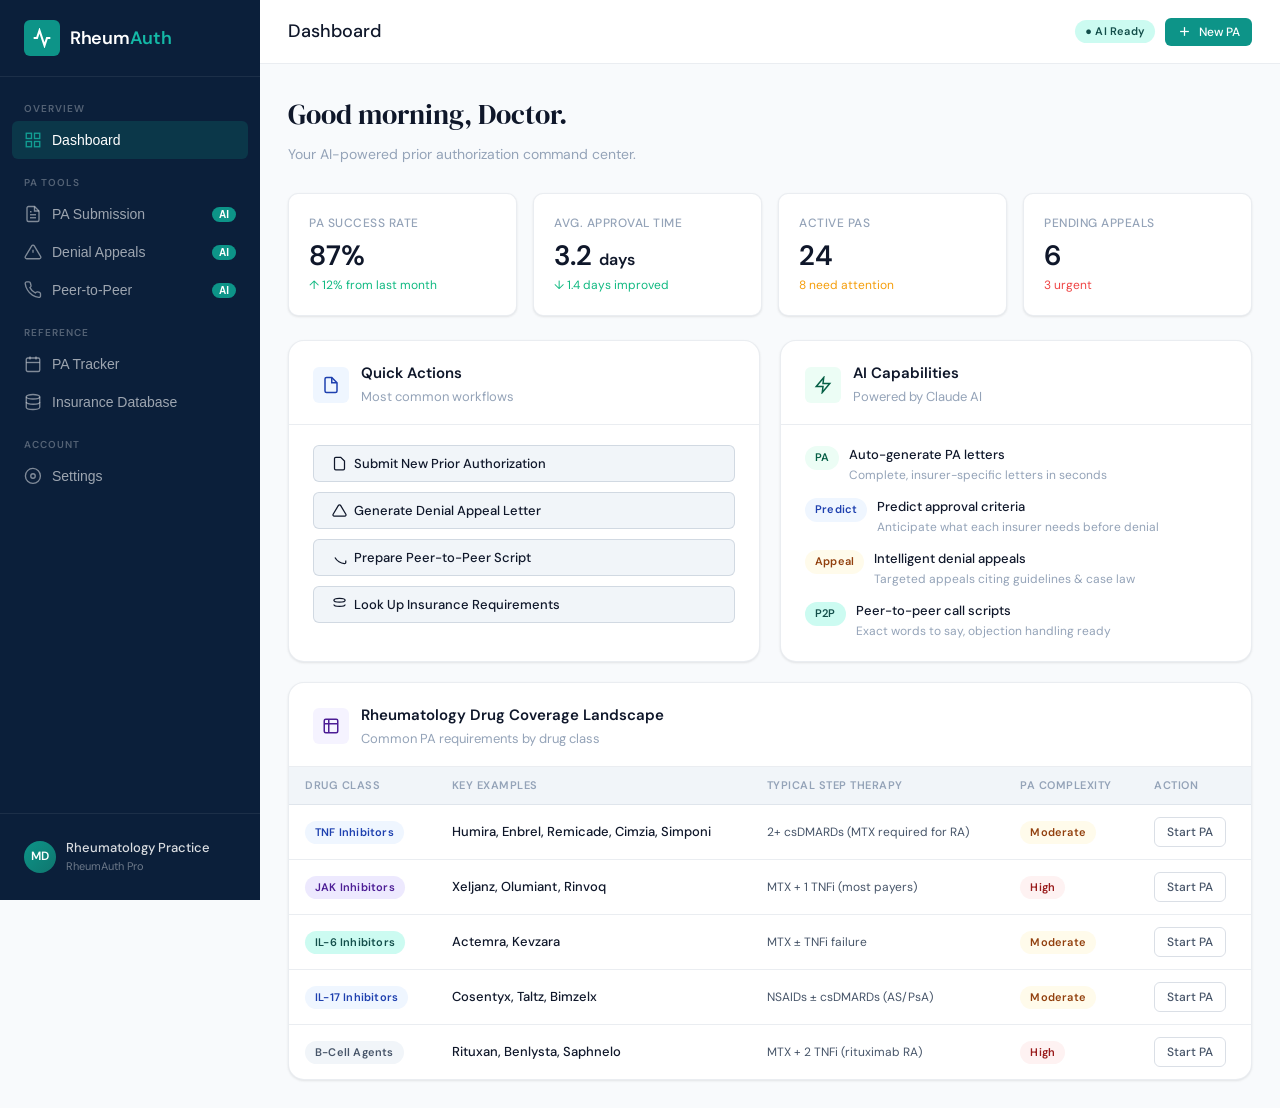
==== commit 2241b452: "Add files via upload" ====
--- a/index.html
+++ b/index.html
@@ -1,16 +1,3 @@
-<!DOCTYPE html>
-<html lang="en">
-<head>
-  <meta charset="UTF-8">
-  <meta name="viewport" content="width=device-width, initial-scale=1.0">
-  <title>RheumAuth — Rheumatology Prior Authorization Platform</title>
-  <link rel="preconnect" href="https://fonts.googleapis.com">
-  <link href="https://fonts.googleapis.com/css2?family=DM+Sans:wght@300;400;500;600&family=DM+Serif+Display:ital@0;1&display=swap" rel="stylesheet">
-  <link rel="stylesheet" href="css/styles.css">
-</head>
-<body>
-
-<div class="app-shell">
 <!DOCTYPE html>
 <html lang="en">
 <head>
@@ -4628,1109 +4615,3 @@
 </script>
 </body>
 </html>
-
-  <!-- ════════════ SIDEBAR ════════════ -->
-  <nav class="sidebar" id="sidebar">
-    <div class="sidebar-logo">
-      <div class="logo-icon">
-        <svg width="20" height="20" viewBox="0 0 24 24" fill="none" stroke="white" stroke-width="2.5"><path d="M22 12h-4l-3 9L9 3l-3 9H2"/></svg>
-      </div>
-      <div class="logo-text">Rheum<span>Auth</span></div>
-    </div>
-
-    <div class="sidebar-nav">
-      <div class="nav-section">
-        <div class="nav-label">Overview</div>
-        <button class="nav-item active" data-section="dashboard" onclick="navigateTo('dashboard')">
-          <svg class="nav-icon" viewBox="0 0 24 24" fill="none" stroke="currentColor" stroke-width="1.8"><rect x="3" y="3" width="7" height="7"/><rect x="14" y="3" width="7" height="7"/><rect x="14" y="14" width="7" height="7"/><rect x="3" y="14" width="7" height="7"/></svg>
-          Dashboard
-        </button>
-      </div>
-
-      <div class="nav-section">
-        <div class="nav-label">PA Tools</div>
-        <button class="nav-item" data-section="pa_submission" onclick="navigateTo('pa_submission'); initPAWizard();">
-          <svg class="nav-icon" viewBox="0 0 24 24" fill="none" stroke="currentColor" stroke-width="1.8"><path d="M14 2H6a2 2 0 0 0-2 2v16a2 2 0 0 0 2 2h12a2 2 0 0 0 2-2V8z"/><polyline points="14 2 14 8 20 8"/><line x1="16" y1="13" x2="8" y2="13"/><line x1="16" y1="17" x2="8" y2="17"/><polyline points="10 9 9 9 8 9"/></svg>
-          PA Submission
-          <span class="nav-badge">AI</span>
-        </button>
-        <button class="nav-item" data-section="denial_appeal" onclick="navigateTo('denial_appeal')">
-          <svg class="nav-icon" viewBox="0 0 24 24" fill="none" stroke="currentColor" stroke-width="1.8"><path d="M10.29 3.86L1.82 18a2 2 0 0 0 1.71 3h16.94a2 2 0 0 0 1.71-3L13.71 3.86a2 2 0 0 0-3.42 0z"/><line x1="12" y1="9" x2="12" y2="13"/><line x1="12" y1="17" x2="12.01" y2="17"/></svg>
-          Denial Appeals
-          <span class="nav-badge">AI</span>
-        </button>
-        <button class="nav-item" data-section="peer_to_peer" onclick="navigateTo('peer_to_peer')">
-          <svg class="nav-icon" viewBox="0 0 24 24" fill="none" stroke="currentColor" stroke-width="1.8"><path d="M22 16.92v3a2 2 0 0 1-2.18 2 19.79 19.79 0 0 1-8.63-3.07A19.5 19.5 0 0 1 4.69 12 19.79 19.79 0 0 1 1.62 3.42 2 2 0 0 1 3.6 1.22h3a2 2 0 0 1 2 1.72c.127.96.361 1.903.7 2.81a2 2 0 0 1-.45 2.11L7.91 8.85A16 16 0 0 0 15.15 16l.95-.95a2 2 0 0 1 2.11-.45c.907.339 1.85.573 2.81.7A2 2 0 0 1 22 16.92z"/></svg>
-          Peer-to-Peer
-          <span class="nav-badge">AI</span>
-        </button>
-      </div>
-
-      <div class="nav-section">
-        <div class="nav-label">Reference</div>
-        <button class="nav-item" data-section="insurance_db" onclick="navigateTo('insurance_db'); loadInsuranceDB();">
-          <svg class="nav-icon" viewBox="0 0 24 24" fill="none" stroke="currentColor" stroke-width="1.8"><ellipse cx="12" cy="5" rx="9" ry="3"/><path d="M21 12c0 1.66-4 3-9 3s-9-1.34-9-3"/><path d="M3 5v14c0 1.66 4 3 9 3s9-1.34 9-3V5"/></svg>
-          Insurance Database
-        </button>
-      </div>
-
-      <div class="nav-section">
-        <div class="nav-label">Account</div>
-        <button class="nav-item" data-section="settings" onclick="navigateTo('settings'); loadSettings();">
-          <svg class="nav-icon" viewBox="0 0 24 24" fill="none" stroke="currentColor" stroke-width="1.8"><circle cx="12" cy="12" r="3"/><path d="M19.07 4.93A10 10 0 1 0 4.93 19.07 10 10 0 0 0 19.07 4.93z"/></svg>
-          Settings
-        </button>
-      </div>
-    </div>
-
-    <div class="sidebar-footer">
-      <div class="user-card">
-        <div class="user-avatar">MD</div>
-        <div>
-          <div class="user-name">Rheumatology Practice</div>
-          <div class="user-role">RheumAuth Pro</div>
-        </div>
-      </div>
-    </div>
-  </nav>
-
-  <!-- ════════════ MAIN CONTENT ════════════ -->
-  <div class="main-content">
-
-    <header class="topbar">
-      <div>
-        <span class="topbar-title" id="topbar-title">Dashboard</span>
-      </div>
-      <div class="topbar-actions">
-        <span class="badge badge-teal" style="font-size:11px">● AI Ready</span>
-        <button class="btn btn-primary btn-sm" onclick="navigateTo('pa_submission'); initPAWizard();">
-          <svg width="14" height="14" viewBox="0 0 24 24" fill="none" stroke="currentColor" stroke-width="2"><line x1="12" y1="5" x2="12" y2="19"/><line x1="5" y1="12" x2="19" y2="12"/></svg>
-          New PA
-        </button>
-      </div>
-    </header>
-
-    <main class="page-content">
-
-      <!-- ═══ DASHBOARD ═══ -->
-      <section id="section-dashboard" class="section active">
-        <div style="margin-bottom:28px">
-          <h1 style="font-family:var(--font-display);font-size:28px;font-weight:400;margin-bottom:6px">Good morning, Doctor.</h1>
-          <p style="color:var(--text-muted);font-size:14px">Your AI-powered prior authorization command center.</p>
-        </div>
-
-        <div class="stats-grid">
-          <div class="stat-card">
-            <div class="stat-label">PA Success Rate</div>
-            <div class="stat-value">87%</div>
-            <div class="stat-delta delta-up">↑ 12% from last month</div>
-          </div>
-          <div class="stat-card">
-            <div class="stat-label">Avg. Approval Time</div>
-            <div class="stat-value">3.2 <span style="font-size:16px">days</span></div>
-            <div class="stat-delta delta-up">↓ 1.4 days improved</div>
-          </div>
-          <div class="stat-card">
-            <div class="stat-label">Active PAs</div>
-            <div class="stat-value">24</div>
-            <div class="stat-delta" style="color:var(--amber)">8 need attention</div>
-          </div>
-          <div class="stat-card">
-            <div class="stat-label">Pending Appeals</div>
-            <div class="stat-value">6</div>
-            <div class="stat-delta delta-down">3 urgent</div>
-          </div>
-        </div>
-
-        <div class="grid-2" style="gap:20px; margin-bottom:20px">
-          <!-- Quick Actions -->
-          <div class="card">
-            <div class="card-header">
-              <div class="card-icon" style="background:#EFF6FF">
-                <svg width="18" height="18" viewBox="0 0 24 24" fill="none" stroke="#1E40AF" stroke-width="2"><path d="M13 2H6a2 2 0 0 0-2 2v16a2 2 0 0 0 2 2h12a2 2 0 0 0 2-2V9z"/><polyline points="13 2 13 9 20 9"/></svg>
-              </div>
-              <div>
-                <div class="card-title">Quick Actions</div>
-                <div class="card-sub">Most common workflows</div>
-              </div>
-            </div>
-            <div class="card-body" style="display:flex;flex-direction:column;gap:10px">
-              <button class="btn btn-secondary w-full" style="justify-content:flex-start" onclick="navigateTo('pa_submission'); initPAWizard();">
-                <svg width="15" height="15" viewBox="0 0 24 24" fill="none" stroke="currentColor" stroke-width="2"><path d="M14 2H6a2 2 0 0 0-2 2v16a2 2 0 0 0 2 2h12a2 2 0 0 0 2-2V8z"/></svg>
-                Submit New Prior Authorization
-              </button>
-              <button class="btn btn-secondary w-full" style="justify-content:flex-start" onclick="navigateTo('denial_appeal')">
-                <svg width="15" height="15" viewBox="0 0 24 24" fill="none" stroke="currentColor" stroke-width="2"><path d="M10.29 3.86L1.82 18a2 2 0 0 0 1.71 3h16.94a2 2 0 0 0 1.71-3L13.71 3.86a2 2 0 0 0-3.42 0z"/></svg>
-                Generate Denial Appeal Letter
-              </button>
-              <button class="btn btn-secondary w-full" style="justify-content:flex-start" onclick="navigateTo('peer_to_peer')">
-                <svg width="15" height="15" viewBox="0 0 24 24" fill="none" stroke="currentColor" stroke-width="2"><path d="M22 16.92v3a2 2 0 0 1-2.18 2 19.79 19.79 0 0 1-8.63-3.07A19.5 19.5 0 0 1 4.69 12"/></svg>
-                Prepare Peer-to-Peer Script
-              </button>
-              <button class="btn btn-secondary w-full" style="justify-content:flex-start" onclick="navigateTo('insurance_db'); loadInsuranceDB();">
-                <svg width="15" height="15" viewBox="0 0 24 24" fill="none" stroke="currentColor" stroke-width="2"><ellipse cx="12" cy="5" rx="9" ry="3"/><path d="M21 12c0 1.66-4 3-9 3s-9-1.34-9-3"/></svg>
-                Look Up Insurance Requirements
-              </button>
-            </div>
-          </div>
-
-          <!-- AI Features -->
-          <div class="card">
-            <div class="card-header">
-              <div class="card-icon" style="background:#ECFDF5">
-                <svg width="18" height="18" viewBox="0 0 24 24" fill="none" stroke="#065F46" stroke-width="2"><polygon points="13 2 3 14 12 14 11 22 21 10 12 10 13 2"/></svg>
-              </div>
-              <div>
-                <div class="card-title">AI Capabilities</div>
-                <div class="card-sub">Powered by Claude AI</div>
-              </div>
-            </div>
-            <div class="card-body">
-              <div style="display:flex;flex-direction:column;gap:12px">
-                <div style="display:flex;align-items:flex-start;gap:10px">
-                  <span class="badge badge-success" style="flex-shrink:0;margin-top:1px">PA</span>
-                  <div>
-                    <div style="font-size:13px;font-weight:500">Auto-generate PA letters</div>
-                    <div style="font-size:12px;color:var(--text-muted)">Complete, insurer-specific letters in seconds</div>
-                  </div>
-                </div>
-                <div style="display:flex;align-items:flex-start;gap:10px">
-                  <span class="badge badge-info" style="flex-shrink:0;margin-top:1px">Predict</span>
-                  <div>
-                    <div style="font-size:13px;font-weight:500">Predict approval criteria</div>
-                    <div style="font-size:12px;color:var(--text-muted)">Anticipate what each insurer needs before denial</div>
-                  </div>
-                </div>
-                <div style="display:flex;align-items:flex-start;gap:10px">
-                  <span class="badge badge-warning" style="flex-shrink:0;margin-top:1px">Appeal</span>
-                  <div>
-                    <div style="font-size:13px;font-weight:500">Intelligent denial appeals</div>
-                    <div style="font-size:12px;color:var(--text-muted)">Targeted appeals citing guidelines & case law</div>
-                  </div>
-                </div>
-                <div style="display:flex;align-items:flex-start;gap:10px">
-                  <span class="badge badge-teal" style="flex-shrink:0;margin-top:1px">P2P</span>
-                  <div>
-                    <div style="font-size:13px;font-weight:500">Peer-to-peer call scripts</div>
-                    <div style="font-size:12px;color:var(--text-muted)">Exact words to say, objection handling ready</div>
-                  </div>
-                </div>
-              </div>
-            </div>
-          </div>
-        </div>
-
-        <!-- Drug Coverage Quick Reference -->
-        <div class="card">
-          <div class="card-header">
-            <div class="card-icon" style="background:#F5F3FF">
-              <svg width="18" height="18" viewBox="0 0 24 24" fill="none" stroke="#4C1D95" stroke-width="2"><path d="M9 3H5a2 2 0 0 0-2 2v4m6-6h10a2 2 0 0 1 2 2v4M9 3v18m0 0h10a2 2 0 0 0 2-2V9M9 21H5a2 2 0 0 1-2-2V9m0 0h18"/></svg>
-            </div>
-            <div>
-              <div class="card-title">Rheumatology Drug Coverage Landscape</div>
-              <div class="card-sub">Common PA requirements by drug class</div>
-            </div>
-          </div>
-          <div class="card-body" style="padding:0">
-            <table class="data-table">
-              <thead>
-                <tr>
-                  <th>Drug Class</th>
-                  <th>Key Examples</th>
-                  <th>Typical Step Therapy</th>
-                  <th>PA Complexity</th>
-                  <th>Action</th>
-                </tr>
-              </thead>
-              <tbody>
-                <tr>
-                  <td><span class="badge badge-info">TNF Inhibitors</span></td>
-                  <td class="col-drug">Humira, Enbrel, Remicade, Cimzia, Simponi</td>
-                  <td style="font-size:12px;color:var(--text-secondary)">2+ csDMARDs (MTX required for RA)</td>
-                  <td><span class="badge badge-warning">Moderate</span></td>
-                  <td><button class="btn btn-ghost btn-sm" onclick="navigateTo('pa_submission'); initPAWizard();">Start PA</button></td>
-                </tr>
-                <tr>
-                  <td><span class="badge badge-purple">JAK Inhibitors</span></td>
-                  <td class="col-drug">Xeljanz, Olumiant, Rinvoq</td>
-                  <td style="font-size:12px;color:var(--text-secondary)">MTX + 1 TNFi (most payers)</td>
-                  <td><span class="badge badge-danger">High</span></td>
-                  <td><button class="btn btn-ghost btn-sm" onclick="navigateTo('pa_submission'); initPAWizard();">Start PA</button></td>
-                </tr>
-                <tr>
-                  <td><span class="badge badge-teal">IL-6 Inhibitors</span></td>
-                  <td class="col-drug">Actemra, Kevzara</td>
-                  <td style="font-size:12px;color:var(--text-secondary)">MTX ± TNFi failure</td>
-                  <td><span class="badge badge-warning">Moderate</span></td>
-                  <td><button class="btn btn-ghost btn-sm" onclick="navigateTo('pa_submission'); initPAWizard();">Start PA</button></td>
-                </tr>
-                <tr>
-                  <td><span class="badge badge-info">IL-17 Inhibitors</span></td>
-                  <td class="col-drug">Cosentyx, Taltz, Bimzelx</td>
-                  <td style="font-size:12px;color:var(--text-secondary)">NSAIDs ± csDMARDs (AS/PsA)</td>
-                  <td><span class="badge badge-warning">Moderate</span></td>
-                  <td><button class="btn btn-ghost btn-sm" onclick="navigateTo('pa_submission'); initPAWizard();">Start PA</button></td>
-                </tr>
-                <tr>
-                  <td><span class="badge badge-neutral">B-Cell Agents</span></td>
-                  <td class="col-drug">Rituxan, Benlysta, Saphnelo</td>
-                  <td style="font-size:12px;color:var(--text-secondary)">MTX + 2 TNFi (rituximab RA)</td>
-                  <td><span class="badge badge-danger">High</span></td>
-                  <td><button class="btn btn-ghost btn-sm" onclick="navigateTo('pa_submission'); initPAWizard();">Start PA</button></td>
-                </tr>
-              </tbody>
-            </table>
-          </div>
-        </div>
-      </section>
-
-      <!-- ═══ PA SUBMISSION TOOL ═══ -->
-      <section id="section-pa_submission" class="section">
-        <div style="margin-bottom:24px">
-          <h2 style="font-size:22px;font-weight:500;margin-bottom:4px">PA Submission Tool</h2>
-          <p style="color:var(--text-muted);font-size:14px">AI-powered prior authorization preparation and letter generation</p>
-        </div>
-
-        <!-- Step Indicator -->
-        <div class="steps-indicator">
-          <div class="step-item active" id="step-1">
-            <div class="step-num">1</div>
-            <div class="step-label">Select Drug</div>
-          </div>
-          <div class="step-item" id="step-2">
-            <div class="step-num">2</div>
-            <div class="step-label">Patient & Insurance</div>
-          </div>
-          <div class="step-item" id="step-3">
-            <div class="step-num">3</div>
-            <div class="step-label">Clinical Data</div>
-          </div>
-          <div class="step-item" id="step-4">
-            <div class="step-num">4</div>
-            <div class="step-label">Generate Letter</div>
-          </div>
-        </div>
-
-        <!-- STEP 1: Select Drug -->
-        <div class="step-panel active" id="step-panel-1">
-          <div class="card mb-5">
-            <div class="card-header">
-              <div class="card-icon" style="background:#EFF6FF">
-                <svg width="18" height="18" viewBox="0 0 24 24" fill="none" stroke="#1E40AF" stroke-width="2"><circle cx="11" cy="11" r="8"/><line x1="21" y1="21" x2="16.65" y2="16.65"/></svg>
-              </div>
-              <div><div class="card-title">Search & Select Drug</div><div class="card-sub">Choose the medication requiring prior authorization</div></div>
-            </div>
-            <div class="card-body">
-              <div class="filter-bar">
-                <div class="search-wrap">
-                  <svg class="search-icon" viewBox="0 0 24 24" fill="none" stroke="currentColor" stroke-width="2"><circle cx="11" cy="11" r="8"/><line x1="21" y1="21" x2="16.65" y2="16.65"/></svg>
-                  <input type="text" class="search-input" id="drug-search" placeholder="Search by drug name, brand, or indication...">
-                </div>
-                <select class="form-select" id="drug-class-filter" style="width:200px">
-                  <option value="all">All Drug Classes</option>
-                  <option value="TNF">TNF Inhibitors</option>
-                  <option value="JAK">JAK Inhibitors</option>
-                  <option value="IL-6">IL-6 Inhibitors</option>
-                  <option value="IL-17">IL-17 Inhibitors</option>
-                  <option value="IL-23">IL-23 Inhibitors</option>
-                  <option value="IL-12">IL-12/23 Inhibitors</option>
-                  <option value="B-cell">B-Cell / Anti-CD20</option>
-                  <option value="IL-1">IL-1 Inhibitors</option>
-                  <option value="T-Cell">T-Cell Co-stimulation</option>
-                  <option value="RANK">Bone / RANK Ligand</option>
-                  <option value="BAFF">BLyS/BAFF</option>
-                </select>
-              </div>
-
-              <div id="drug-grid" style="display:grid; grid-template-columns:repeat(auto-fill, minmax(240px, 1fr)); gap:12px;"></div>
-
-              <!-- Drug Info Panel (shows on selection) -->
-              <div id="drug-info-panel" style="display:none;margin-top:20px">
-                <hr class="divider">
-                <div class="grid-2" style="gap:16px">
-                  <div>
-                    <div style="display:flex;align-items:center;gap:10px;margin-bottom:12px">
-                      <div style="width:10px;height:10px;border-radius:50%;background:var(--teal)"></div>
-                      <div>
-                        <div id="selected-drug-name" style="font-weight:600;font-size:15px"></div>
-                        <div id="selected-drug-class" style="font-size:12px;color:var(--text-muted)"></div>
-                      </div>
-                    </div>
-                    <div class="criteria-panel">
-                      <div class="criteria-title">Required Labs / Tests</div>
-                      <ul id="required-labs-list" style="padding-left:16px;margin:0"></ul>
-                    </div>
-                  </div>
-                  <div>
-                    <div class="stat-card mb-3" style="margin-bottom:10px">
-                      <div class="stat-label">J-Code (Billing)</div>
-                      <div style="font-size:15px;font-weight:600;font-family:monospace;margin-top:4px" id="drug-jcode"></div>
-                    </div>
-                    <div style="font-size:12px;color:var(--text-secondary);margin-bottom:8px"><strong>Step Therapy Required:</strong><br><span id="drug-step-therapy" style="color:var(--text-muted)"></span></div>
-                    <div style="font-size:12px;color:var(--text-secondary);margin-bottom:8px"><strong>ICD-10 Codes:</strong><br><span id="drug-icd10" style="color:var(--text-muted)"></span></div>
-                    <div style="font-size:12px;background:#FFFBEB;border:1px solid rgba(245,158,11,0.2);border-radius:6px;padding:8px"><strong>Notes:</strong> <span id="drug-notes"></span></div>
-                  </div>
-                </div>
-              </div>
-            </div>
-          </div>
-
-          <div style="display:flex;justify-content:flex-end">
-            <button class="btn btn-primary btn-lg" onclick="goToStep(2)">
-              Next: Patient & Insurance
-              <svg width="16" height="16" viewBox="0 0 24 24" fill="none" stroke="currentColor" stroke-width="2"><line x1="5" y1="12" x2="19" y2="12"/><polyline points="12 5 19 12 12 19"/></svg>
-            </button>
-          </div>
-        </div>
-
-        <!-- STEP 2: Patient & Insurance -->
-        <div class="step-panel" id="step-panel-2">
-          <div class="grid-2" style="gap:20px;margin-bottom:20px">
-            <div class="card">
-              <div class="card-header">
-                <div class="card-icon" style="background:#ECFDF5">
-                  <svg width="18" height="18" viewBox="0 0 24 24" fill="none" stroke="#065F46" stroke-width="2"><path d="M20 21v-2a4 4 0 0 0-4-4H8a4 4 0 0 0-4 4v2"/><circle cx="12" cy="7" r="4"/></svg>
-                </div>
-                <div><div class="card-title">Patient Information</div></div>
-              </div>
-              <div class="card-body">
-                <div class="form-grid">
-                  <div class="form-group">
-                    <label class="form-label">Patient Initials / ID <span class="req">*</span></label>
-                    <input type="text" class="form-input" id="pa-patient-initials" placeholder="e.g. J.D. or MRN#">
-                  </div>
-                  <div class="form-group">
-                    <label class="form-label">Date of Birth</label>
-                    <input type="date" class="form-input" id="pa-dob">
-                  </div>
-                  <div class="form-group form-full">
-                    <label class="form-label">Primary Diagnosis <span class="req">*</span></label>
-                    <select class="form-select" id="pa-diagnosis">
-                      <option value="">Select diagnosis...</option>
-                      <option value="Rheumatoid Arthritis (RA)">Rheumatoid Arthritis (RA) — M05.79 / M06.9</option>
-                      <option value="Psoriatic Arthritis (PsA)">Psoriatic Arthritis (PsA) — L40.50</option>
-                      <option value="Ankylosing Spondylitis (AS)">Ankylosing Spondylitis (AS) — M45.9</option>
-                      <option value="Non-Radiographic axSpA (nr-axSpA)">Non-Radiographic axSpA — M46.89</option>
-                      <option value="Systemic Lupus Erythematosus (SLE)">Systemic Lupus Erythematosus — M32.9</option>
-                      <option value="Lupus Nephritis">Lupus Nephritis — M32.14</option>
-                      <option value="GPA/MPA (ANCA Vasculitis)">GPA / MPA (ANCA Vasculitis) — M31.30</option>
-                      <option value="Giant Cell Arteritis (GCA)">Giant Cell Arteritis — M31.6</option>
-                      <option value="Polymyalgia Rheumatica (PMR)">Polymyalgia Rheumatica — M35.3</option>
-                      <option value="Juvenile Idiopathic Arthritis (JIA)">Juvenile Idiopathic Arthritis — M08.00</option>
-                      <option value="Plaque Psoriasis">Plaque Psoriasis — L40.0</option>
-                      <option value="Inflammatory Myopathy (IIM)">Inflammatory Myopathy / Myositis — M60.9</option>
-                      <option value="Systemic Sclerosis (SSc)">Systemic Sclerosis — M34.9</option>
-                      <option value="Sjögren's Syndrome">Sjögren's Syndrome — M35.00</option>
-                      <option value="Osteoporosis">Osteoporosis — M81.0</option>
-                      <option value="Glucocorticoid-Induced Osteoporosis">Glucocorticoid-Induced Osteoporosis — M81.4</option>
-                      <option value="AOSD (Adult-Onset Still's Disease)">AOSD — M06.1</option>
-                      <option value="Gout">Gout — M10.9</option>
-                    </select>
-                  </div>
-                  <div class="form-group">
-                    <label class="form-label">Disease Activity</label>
-                    <select class="form-select" id="pa-disease-activity">
-                      <option value="mild">Mild</option>
-                      <option value="moderate" selected>Moderate</option>
-                      <option value="moderate-to-severe">Moderate-to-Severe</option>
-                      <option value="severe">Severe</option>
-                    </select>
-                  </div>
-                  <div class="form-group">
-                    <label class="form-label">DAS28 / CDAI / Activity Score</label>
-                    <input type="text" class="form-input" id="pa-das-score" placeholder="e.g. DAS28: 5.2">
-                  </div>
-                </div>
-              </div>
-            </div>
-
-            <div class="card">
-              <div class="card-header">
-                <div class="card-icon" style="background:#EFF6FF">
-                  <svg width="18" height="18" viewBox="0 0 24 24" fill="none" stroke="#1E40AF" stroke-width="2"><rect x="2" y="3" width="20" height="14" rx="2" ry="2"/><line x1="8" y1="21" x2="16" y2="21"/><line x1="12" y1="17" x2="12" y2="21"/></svg>
-                </div>
-                <div><div class="card-title">Insurance Information</div></div>
-              </div>
-              <div class="card-body">
-                <div class="form-grid">
-                  <div class="form-group form-full">
-                    <label class="form-label">Insurance Company <span class="req">*</span></label>
-                    <select class="form-select" id="pa-insurer">
-                      <option value="">Select insurer...</option>
-                      <option value="unitedhealth">UnitedHealthcare (UHC)</option>
-                      <option value="bcbs">Blue Cross Blue Shield</option>
-                      <option value="aetna">Aetna</option>
-                      <option value="cigna">Cigna</option>
-                      <option value="humana">Humana</option>
-                      <option value="medicare">Medicare (Traditional)</option>
-                      <option value="medicaid">Medicaid</option>
-                    </select>
-                  </div>
-                  <div class="form-group">
-                    <label class="form-label">Member ID</label>
-                    <input type="text" class="form-input" id="pa-member-id" placeholder="Insurance member ID">
-                  </div>
-                  <div class="form-group">
-                    <label class="form-label">Group Number</label>
-                    <input type="text" class="form-input" id="pa-group-num" placeholder="Group #">
-                  </div>
-                  <div class="form-group">
-                    <label class="form-label">PA Reference # (if renewal)</label>
-                    <input type="text" class="form-input" id="pa-ref-num" placeholder="Existing PA #">
-                  </div>
-                  <div class="form-group">
-                    <label class="form-label">Request Type</label>
-                    <select class="form-select" id="pa-type">
-                      <option value="initial">Initial Authorization</option>
-                      <option value="renewal">Renewal / Continuation</option>
-                      <option value="urgent">Urgent / Expedited</option>
-                    </select>
-                  </div>
-                </div>
-              </div>
-            </div>
-          </div>
-
-          <!-- Insurance-specific criteria panel -->
-          <div id="insurance-criteria-panel" style="display:none" class="card mb-5">
-            <div class="card-header" style="background:#F0FDF4">
-              <div class="card-icon" style="background:#DCFCE7">
-                <svg width="18" height="18" viewBox="0 0 24 24" fill="none" stroke="#065F46" stroke-width="2"><path d="M9 11l3 3L22 4"/><path d="M21 12v7a2 2 0 0 1-2 2H5a2 2 0 0 1-2-2V5a2 2 0 0 1 2-2h11"/></svg>
-              </div>
-              <div>
-                <div class="card-title">Insurance-Specific Requirements</div>
-                <div class="card-sub">Criteria this insurer requires for this drug — check off what you have</div>
-              </div>
-              <button class="btn btn-secondary btn-sm" onclick="predictCriteria()" style="margin-left:auto">
-                <svg width="14" height="14" viewBox="0 0 24 24" fill="none" stroke="currentColor" stroke-width="2"><polygon points="13 2 3 14 12 14 11 22 21 10 12 10 13 2"/></svg>
-                AI Predict
-              </button>
-            </div>
-            <div class="card-body">
-              <div class="grid-2" style="gap:16px;margin-bottom:16px">
-                <div class="stat-card"><div class="stat-label">PA Duration</div><div style="font-size:13px;font-weight:500;margin-top:4px" id="ins-pa-duration">—</div></div>
-                <div class="stat-card"><div class="stat-label">Biosimilar Required</div><div style="font-size:13px;font-weight:500;margin-top:4px" id="ins-biosimilar">—</div></div>
-                <div class="stat-card"><div class="stat-label">PA Phone</div><div style="font-size:13px;font-weight:500;margin-top:4px" id="ins-pa-phone">—</div></div>
-                <div class="stat-card"><div class="stat-label">Turnaround</div><div style="font-size:13px;font-weight:500;margin-top:4px" id="ins-turnaround">—</div></div>
-              </div>
-              <div style="font-size:12px;color:var(--text-muted);margin-bottom:6px;background:#FFFBEB;padding:10px;border-radius:6px;border:1px solid rgba(245,158,11,0.2)"><strong>Step Therapy:</strong> <span id="ins-step-therapy"></span></div>
-              <div style="font-size:12px;color:var(--text-muted);margin-bottom:12px;padding:8px 10px;background:var(--gray-50);border-radius:6px"><strong>Appeals:</strong> <span id="ins-appeals"></span></div>
-              <div class="criteria-title">Documentation Checklist — Check off what you have ready:</div>
-              <div id="criteria-checklist"></div>
-              <div id="criteria-prediction-output" style="display:none;margin-top:16px"></div>
-              <div style="font-size:12px;color:var(--text-muted);margin-top:8px"><strong>Special Notes:</strong> <span id="ins-special-notes"></span></div>
-            </div>
-          </div>
-
-          <div style="display:flex;justify-content:space-between">
-            <button class="btn btn-ghost" onclick="goToStep(1)">← Back</button>
-            <button class="btn btn-primary btn-lg" onclick="goToStep(3)">
-              Next: Clinical Data →
-            </button>
-          </div>
-        </div>
-
-        <!-- STEP 3: Clinical Data -->
-        <div class="step-panel" id="step-panel-3">
-          <div class="card mb-5">
-            <div class="card-header">
-              <div class="card-icon" style="background:#FFF7ED">
-                <svg width="18" height="18" viewBox="0 0 24 24" fill="none" stroke="#C2410C" stroke-width="2"><path d="M12 22C6.477 22 2 17.523 2 12S6.477 2 12 2s10 4.477 10 10-4.477 10-10 10z"/><path d="M8 14s1.5 2 4 2 4-2 4-2"/><line x1="9" y1="9" x2="9.01" y2="9"/><line x1="15" y1="9" x2="15.01" y2="9"/></svg>
-              </div>
-              <div><div class="card-title">Clinical Documentation</div><div class="card-sub">The stronger the clinical data, the better the PA outcome</div></div>
-            </div>
-            <div class="card-body">
-              <div class="form-grid">
-                <div class="form-group form-full">
-                  <label class="form-label">Prior Treatment History <span class="req">*</span></label>
-                  <textarea class="form-textarea" id="pa-prior-tx" rows="4" placeholder="List all prior medications tried with dates, doses, duration, and reason for failure. Example:&#10;• Methotrexate 25mg/wk x 6 months — inadequate response (DAS28 remained 5.8)&#10;• Leflunomide 20mg/day x 4 months — discontinued due to elevated LFTs&#10;• Etanercept 50mg/wk x 12 months — secondary loss of efficacy (DAS28 increased from 3.1 to 5.4)"></textarea>
-                  <div class="form-hint">Include: drug name, dose, duration, outcome, reason for stopping — the more specific the better</div>
-                </div>
-                <div class="form-group form-full">
-                  <label class="form-label">Clinical Summary & Disease Activity</label>
-                  <textarea class="form-textarea" id="pa-clinical-notes" rows="3" placeholder="Describe current clinical status, symptoms, functional limitations. Include exam findings, labs, imaging as relevant."></textarea>
-                </div>
-                <div class="form-group">
-                  <label class="form-label">RF / Anti-CCP Status (RA)</label>
-                  <select class="form-select" id="pa-serology">
-                    <option value="">Select...</option>
-                    <option value="RF+ and Anti-CCP+ (seropositive)">RF+ and Anti-CCP+ (seropositive)</option>
-                    <option value="RF+ only">RF+ only</option>
-                    <option value="Anti-CCP+ only">Anti-CCP+ only</option>
-                    <option value="Seronegative RA">Seronegative RA</option>
-                    <option value="N/A">N/A</option>
-                  </select>
-                </div>
-                <div class="form-group">
-                  <label class="form-label">Radiographic Changes</label>
-                  <select class="form-select" id="pa-xray">
-                    <option value="">Select...</option>
-                    <option value="Erosive disease on X-ray">Erosive disease on X-ray</option>
-                    <option value="Joint space narrowing">Joint space narrowing</option>
-                    <option value="MRI active synovitis/marrow edema">MRI active synovitis / marrow edema</option>
-                    <option value="Sacroiliitis on MRI (AS/axSpA)">Sacroiliitis on MRI (AS/axSpA)</option>
-                    <option value="No significant radiographic changes">No significant changes</option>
-                    <option value="Imaging pending">Imaging pending</option>
-                  </select>
-                </div>
-                <div class="form-group">
-                  <label class="form-label">Functional Status (HAQ / mHAQ)</label>
-                  <input type="text" class="form-input" id="pa-haq" placeholder="e.g. HAQ-DI: 1.25 (moderate disability)">
-                </div>
-                <div class="form-group">
-                  <label class="form-label">TB Test Result</label>
-                  <select class="form-select" id="pa-tb">
-                    <option value="Negative TB test (IGRA) — date: see chart">Negative IGRA</option>
-                    <option value="Negative TB test (PPD) — date: see chart">Negative PPD</option>
-                    <option value="LTBI — completed treatment">LTBI — treated</option>
-                    <option value="Pending">Pending</option>
-                  </select>
-                </div>
-                <div class="form-group">
-                  <label class="form-label">Hepatitis Screening</label>
-                  <select class="form-select" id="pa-hep">
-                    <option value="Hepatitis B and C negative">Hep B and C negative</option>
-                    <option value="Hepatitis B — treated/resolved, antiviral prophylaxis ordered">Hep B — treated, prophylaxis ordered</option>
-                    <option value="Hepatitis C — treated/undetectable">Hep C — treated</option>
-                    <option value="Pending">Pending</option>
-                  </select>
-                </div>
-                <div class="form-group">
-                  <label class="form-label">Prescribing Physician</label>
-                  <input type="text" class="form-input" id="pa-physician" placeholder="Dr. [Name], MD — Rheumatology">
-                </div>
-                <div class="form-group">
-                  <label class="form-label">NPI Number</label>
-                  <input type="text" class="form-input" id="pa-npi" placeholder="10-digit NPI">
-                </div>
-              </div>
-            </div>
-          </div>
-
-          <div style="display:flex;justify-content:space-between">
-            <button class="btn btn-ghost" onclick="goToStep(2)">← Back</button>
-            <button class="btn btn-primary btn-lg" onclick="goToStep(4)">
-              Next: Generate Letter →
-            </button>
-          </div>
-        </div>
-
-        <!-- STEP 4: Generate Letter -->
-        <div class="step-panel" id="step-panel-4">
-          <div class="card mb-4">
-            <div class="card-header" style="background:linear-gradient(135deg, #0B1F3A 0%, #1E3A5F 100%)">
-              <div class="card-icon" style="background:rgba(13,148,136,0.3)">
-                <svg width="18" height="18" viewBox="0 0 24 24" fill="none" stroke="#5EEAD4" stroke-width="2"><polygon points="13 2 3 14 12 14 11 22 21 10 12 10 13 2"/></svg>
-              </div>
-              <div>
-                <div class="card-title" style="color:white">AI Letter Generation</div>
-                <div class="card-sub" style="color:rgba(255,255,255,0.6)">Generate a comprehensive, insurer-specific PA letter</div>
-              </div>
-              <div style="margin-left:auto;display:flex;gap:8px">
-                <button class="btn btn-sm" style="background:rgba(255,255,255,0.1);color:white;border:1px solid rgba(255,255,255,0.2)" onclick="generatePALetter()">
-                  <svg width="14" height="14" viewBox="0 0 24 24" fill="none" stroke="currentColor" stroke-width="2"><polygon points="13 2 3 14 12 14 11 22 21 10 12 10 13 2"/></svg>
-                  Generate PA Letter
-                </button>
-              </div>
-            </div>
-          </div>
-
-          <div id="pa-letter-output" style="display:none;margin-bottom:20px"></div>
-
-          <div style="display:grid;grid-template-columns:1fr 1fr;gap:12px;margin-bottom:20px">
-            <button class="btn btn-secondary" onclick="printContent('pa-letter-output-content')">
-              <svg width="15" height="15" viewBox="0 0 24 24" fill="none" stroke="currentColor" stroke-width="2"><polyline points="6 9 6 2 18 2 18 9"/><path d="M6 18H4a2 2 0 0 1-2-2v-5a2 2 0 0 1 2-2h16a2 2 0 0 1 2 2v5a2 2 0 0 1-2 2h-2"/><rect x="6" y="14" width="12" height="8"/></svg>
-              Print Letter
-            </button>
-            <button class="btn btn-secondary" onclick="copyToClipboard('pa-letter-output-content')">
-              <svg width="15" height="15" viewBox="0 0 24 24" fill="none" stroke="currentColor" stroke-width="2"><rect x="9" y="9" width="13" height="13" rx="2" ry="2"/><path d="M5 15H4a2 2 0 0 1-2-2V4a2 2 0 0 1 2-2h9a2 2 0 0 1 2 2v1"/></svg>
-              Copy to Clipboard
-            </button>
-          </div>
-
-          <div style="display:flex;justify-content:space-between">
-            <button class="btn btn-ghost" onclick="goToStep(3)">← Back</button>
-            <button class="btn btn-primary btn-lg" onclick="generatePALetter()">
-              <svg width="16" height="16" viewBox="0 0 24 24" fill="none" stroke="currentColor" stroke-width="2"><polygon points="13 2 3 14 12 14 11 22 21 10 12 10 13 2"/></svg>
-              Generate PA Letter
-            </button>
-          </div>
-        </div>
-      </section>
-
-      <!-- ═══ INSURANCE DATABASE ═══ -->
-      <section id="section-insurance_db" class="section">
-        <div style="margin-bottom:24px">
-          <h2 style="font-size:22px;font-weight:500;margin-bottom:4px">Insurance Requirements Database</h2>
-          <p style="color:var(--text-muted);font-size:14px">PA requirements, contact info, and step therapy policies by insurer</p>
-        </div>
-
-        <div class="filter-bar">
-          <div class="search-wrap">
-            <svg class="search-icon" viewBox="0 0 24 24" fill="none" stroke="currentColor" stroke-width="2"><circle cx="11" cy="11" r="8"/><line x1="21" y1="21" x2="16.65" y2="16.65"/></svg>
-            <input type="text" class="search-input" placeholder="Search insurers...">
-          </div>
-        </div>
-
-        <div id="ins-db-grid" style="display:grid;grid-template-columns:repeat(auto-fill, minmax(320px, 1fr));gap:16px;margin-bottom:32px"></div>
-
-        <!-- Drug + Insurer Matrix -->
-        <div class="card">
-          <div class="card-header">
-            <div class="card-icon" style="background:#F5F3FF">
-              <svg width="18" height="18" viewBox="0 0 24 24" fill="none" stroke="#4C1D95" stroke-width="2"><path d="M9 3H5a2 2 0 0 0-2 2v4m6-6h10a2 2 0 0 1 2 2v4M9 3v18m0 0h10a2 2 0 0 0 2-2V9M9 21H5a2 2 0 0 1-2-2V9m0 0h18"/></svg>
-            </div>
-            <div><div class="card-title">Step Therapy Requirements Matrix</div><div class="card-sub">By drug class and major insurers</div></div>
-          </div>
-          <div class="card-body" style="padding:0;overflow-x:auto">
-            <table class="data-table" style="min-width:700px">
-              <thead>
-                <tr>
-                  <th style="min-width:140px">Drug / Class</th>
-                  <th>UHC</th>
-                  <th>BCBS</th>
-                  <th>Aetna</th>
-                  <th>Cigna</th>
-                  <th>Medicare</th>
-                </tr>
-              </thead>
-              <tbody>
-                <tr>
-                  <td class="col-drug">TNF Inhibitors<br><span style="font-size:11px;color:var(--text-muted)">Humira, Enbrel, etc.</span></td>
-                  <td><span class="badge badge-warning">2 csDMARDs + biosimilar</span></td>
-                  <td><span class="badge badge-warning">2 csDMARDs</span></td>
-                  <td><span class="badge badge-warning">CPB 0174 criteria</span></td>
-                  <td><span class="badge badge-warning">2 csDMARDs</span></td>
-                  <td><span class="badge badge-success">Medical necessity</span></td>
-                </tr>
-                <tr>
-                  <td class="col-drug">JAK Inhibitors<br><span style="font-size:11px;color:var(--text-muted)">Xeljanz, Rinvoq, Olumiant</span></td>
-                  <td><span class="badge badge-danger">MTX + 1 TNFi required</span></td>
-                  <td><span class="badge badge-danger">MTX + 1 TNFi</span></td>
-                  <td><span class="badge badge-danger">MTX + 1 TNFi</span></td>
-                  <td><span class="badge badge-danger">MTX + 1 TNFi</span></td>
-                  <td><span class="badge badge-warning">Plan dependent (Part D)</span></td>
-                </tr>
-                <tr>
-                  <td class="col-drug">IL-6 Inhibitors<br><span style="font-size:11px;color:var(--text-muted)">Actemra, Kevzara</span></td>
-                  <td><span class="badge badge-warning">MTX + 1 TNFi (RA)</span></td>
-                  <td><span class="badge badge-warning">MTX ± TNFi</span></td>
-                  <td><span class="badge badge-warning">CPB 0473 criteria</span></td>
-                  <td><span class="badge badge-warning">MTX + TNFi</span></td>
-                  <td><span class="badge badge-success">Medical necessity</span></td>
-                </tr>
-                <tr>
-                  <td class="col-drug">IL-17 Inhibitors<br><span style="font-size:11px;color:var(--text-muted)">Cosentyx, Taltz</span></td>
-                  <td><span class="badge badge-success">NSAIDs/csDMARDs (PsA/AS)</span></td>
-                  <td><span class="badge badge-success">NSAIDs + csDMARDs</span></td>
-                  <td><span class="badge badge-success">NSAIDs + csDMARDs</span></td>
-                  <td><span class="badge badge-success">NSAIDs + csDMARDs</span></td>
-                  <td><span class="badge badge-success">Medical necessity</span></td>
-                </tr>
-                <tr>
-                  <td class="col-drug">Rituximab (RA)<br><span style="font-size:11px;color:var(--text-muted)">Rituxan + biosimilars</span></td>
-                  <td><span class="badge badge-danger">MTX + 2 TNFi + Hep B</span></td>
-                  <td><span class="badge badge-danger">MTX + 1-2 biologics</span></td>
-                  <td><span class="badge badge-danger">MTX + 2 TNFi</span></td>
-                  <td><span class="badge badge-danger">MTX + 1 TNFi</span></td>
-                  <td><span class="badge badge-warning">LCD criteria + Hep B</span></td>
-                </tr>
-              </tbody>
-            </table>
-          </div>
-        </div>
-      </section>
-
-      <!-- ═══ DENIAL APPEAL TOOL ═══ -->
-      <section id="section-denial_appeal" class="section">
-        <div style="margin-bottom:24px">
-          <h2 style="font-size:22px;font-weight:500;margin-bottom:4px">Denial Appeal Generator</h2>
-          <p style="color:var(--text-muted);font-size:14px">AI-powered denial analysis and appeal letter generation</p>
-        </div>
-
-        <div class="grid-2" style="gap:20px;align-items:start">
-          <!-- Left: Input form -->
-          <div style="display:flex;flex-direction:column;gap:16px">
-            <div class="card">
-              <div class="card-header">
-                <div class="card-icon" style="background:#FEF2F2">
-                  <svg width="18" height="18" viewBox="0 0 24 24" fill="none" stroke="#991B1B" stroke-width="2"><path d="M10.29 3.86L1.82 18a2 2 0 0 0 1.71 3h16.94a2 2 0 0 0 1.71-3L13.71 3.86a2 2 0 0 0-3.42 0z"/><line x1="12" y1="9" x2="12" y2="13"/><line x1="12" y1="17" x2="12.01" y2="17"/></svg>
-                </div>
-                <div><div class="card-title">Denial Details</div></div>
-              </div>
-              <div class="card-body">
-                <div style="display:flex;flex-direction:column;gap:14px">
-                  <div class="form-group">
-                    <label class="form-label">Drug Denied <span class="req">*</span></label>
-                    <select class="form-select" id="denial-drug">
-                      <option value="">Select drug...</option>
-                      <option value="adalimumab">Adalimumab (Humira)</option>
-                      <option value="etanercept">Etanercept (Enbrel)</option>
-                      <option value="infliximab">Infliximab (Remicade)</option>
-                      <option value="certolizumab">Certolizumab (Cimzia)</option>
-                      <option value="golimumab">Golimumab (Simponi)</option>
-                      <option value="tocilizumab">Tocilizumab (Actemra)</option>
-                      <option value="sarilumab">Sarilumab (Kevzara)</option>
-                      <option value="tofacitinib">Tofacitinib (Xeljanz)</option>
-                      <option value="baricitinib">Baricitinib (Olumiant)</option>
-                      <option value="upadacitinib">Upadacitinib (Rinvoq)</option>
-                      <option value="secukinumab">Secukinumab (Cosentyx)</option>
-                      <option value="ixekizumab">Ixekizumab (Taltz)</option>
-                      <option value="ustekinumab">Ustekinumab (Stelara)</option>
-                      <option value="rituximab">Rituximab (Rituxan)</option>
-                      <option value="belimumab">Belimumab (Benlysta)</option>
-                      <option value="abatacept">Abatacept (Orencia)</option>
-                      <option value="denosumab">Denosumab (Prolia)</option>
-                      <option value="other">Other (describe below)</option>
-                    </select>
-                  </div>
-                  <div class="form-group">
-                    <label class="form-label">Insurance Company <span class="req">*</span></label>
-                    <select class="form-select" id="denial-insurer">
-                      <option value="">Select insurer...</option>
-                      <option value="unitedhealth">UnitedHealthcare</option>
-                      <option value="bcbs">Blue Cross Blue Shield</option>
-                      <option value="aetna">Aetna</option>
-                      <option value="cigna">Cigna</option>
-                      <option value="humana">Humana</option>
-                      <option value="medicare">Medicare</option>
-                      <option value="medicaid">Medicaid</option>
-                      <option value="other">Other</option>
-                    </select>
-                  </div>
-                  <div class="form-group">
-                    <label class="form-label">Diagnosis</label>
-                    <input type="text" class="form-input" id="denial-diagnosis" placeholder="e.g. Rheumatoid Arthritis">
-                  </div>
-                  <div class="form-group">
-                    <label class="form-label">Primary Denial Reason <span class="req">*</span></label>
-                    <select class="form-select" id="denial-reason">
-                      <option value="">Select denial reason...</option>
-                      <option value="step_therapy">Step Therapy Not Met</option>
-                      <option value="not_medically_necessary">Not Medically Necessary</option>
-                      <option value="non_formulary">Non-Formulary Drug</option>
-                      <option value="missing_documentation">Incomplete Documentation</option>
-                      <option value="off_label">Off-Label Use</option>
-                      <option value="duplicate_therapy">Duplicate/Combination Therapy</option>
-                      <option value="biosimilar_required">Biosimilar Required First</option>
-                      <option value="prior_auth_expired">Prior Authorization Expired</option>
-                    </select>
-                  </div>
-                </div>
-              </div>
-            </div>
-
-            <!-- Denial reason info panel -->
-            <div id="denial-info-panel" style="display:none" class="card">
-              <div class="card-body" style="background:#FFF7ED">
-                <div style="font-size:12px;font-weight:700;text-transform:uppercase;letter-spacing:0.5px;color:#92400E;margin-bottom:6px">Denial Type</div>
-                <div style="font-size:13px;color:var(--text-secondary);margin-bottom:10px" id="denial-reason-desc"></div>
-                <div style="font-size:12px;font-weight:600;color:#92400E;margin-bottom:4px">Key Rebuttal Approach:</div>
-                <div style="font-size:13px;color:var(--text-secondary);margin-bottom:12px" id="denial-rebuttal-hint"></div>
-                <div style="font-size:12px;font-weight:600;color:#92400E;margin-bottom:6px">Appeal Strategies:</div>
-                <ul id="denial-strategies-list" style="padding-left:18px"></ul>
-              </div>
-            </div>
-
-            <div class="card">
-              <div class="card-body">
-                <div style="display:flex;flex-direction:column;gap:14px">
-                  <div class="form-group">
-                    <label class="form-label">Denial Letter Text / Details</label>
-                    <textarea class="form-textarea" id="denial-details" rows="4" placeholder="Paste the denial letter text or describe specific denial reasons here..."></textarea>
-                  </div>
-                  <div class="form-group">
-                    <label class="form-label">Clinical Information</label>
-                    <textarea class="form-textarea" id="denial-clinical-info" rows="3" placeholder="Disease activity, functional status, labs, imaging findings..."></textarea>
-                  </div>
-                  <div class="form-group">
-                    <label class="form-label">Prior Treatment History</label>
-                    <textarea class="form-textarea" id="denial-prior-tx" rows="3" placeholder="All prior medications with dates, doses, outcomes..."></textarea>
-                  </div>
-                  <div style="display:flex;gap:10px">
-                    <button class="btn btn-amber w-full" onclick="analyzeDenial()">
-                      <svg width="15" height="15" viewBox="0 0 24 24" fill="none" stroke="currentColor" stroke-width="2"><circle cx="11" cy="11" r="8"/><line x1="21" y1="21" x2="16.65" y2="16.65"/></svg>
-                      Analyze Denial
-                    </button>
-                    <button class="btn btn-primary w-full" onclick="generateAppealLetter()">
-                      <svg width="15" height="15" viewBox="0 0 24 24" fill="none" stroke="currentColor" stroke-width="2"><polygon points="13 2 3 14 12 14 11 22 21 10 12 10 13 2"/></svg>
-                      Generate Appeal
-                    </button>
-                  </div>
-                </div>
-              </div>
-            </div>
-          </div>
-
-          <!-- Right: AI Output -->
-          <div style="display:flex;flex-direction:column;gap:16px;position:sticky;top:92px">
-            <div id="denial-analysis-output" style="display:none"></div>
-            <div id="appeal-letter-output" style="display:none"></div>
-            <div class="card">
-              <div class="card-body">
-                <div style="font-size:13px;font-weight:600;margin-bottom:10px">Appeal Process Timeline</div>
-                <div class="denial-flow">
-                  <div class="denial-step">
-                    <div class="denial-step-num">1</div>
-                    <div><div style="font-size:13px;font-weight:500">Receive Denial</div><div style="font-size:12px;color:var(--text-muted)">Note date — appeal deadlines start here (typically 30-180 days)</div></div>
-                  </div>
-                  <div class="denial-step">
-                    <div class="denial-step-num">2</div>
-                    <div><div style="font-size:13px;font-weight:500">Request P2P (within 14-30 days)</div><div style="font-size:12px;color:var(--text-muted)">Peer-to-peer is often fastest path — try before formal appeal</div></div>
-                  </div>
-                  <div class="denial-step">
-                    <div class="denial-step-num">3</div>
-                    <div><div style="font-size:13px;font-weight:500">Submit Level 1 Internal Appeal</div><div style="font-size:12px;color:var(--text-muted)">Formal written appeal with clinical evidence</div></div>
-                  </div>
-                  <div class="denial-step">
-                    <div class="denial-step-num">4</div>
-                    <div><div style="font-size:13px;font-weight:500">External Independent Review (IRO)</div><div style="font-size:12px;color:var(--text-muted)">Request external review if internal appeal denied</div></div>
-                  </div>
-                  <div class="denial-step">
-                    <div class="denial-step-num">5</div>
-                    <div><div style="font-size:13px;font-weight:500">State Insurance Commissioner</div><div style="font-size:12px;color:var(--text-muted)">Escalate to state regulator for commercial plan denials</div></div>
-                  </div>
-                </div>
-              </div>
-            </div>
-          </div>
-        </div>
-      </section>
-
-      <!-- ═══ PEER TO PEER TOOL ═══ -->
-      <section id="section-peer_to_peer" class="section">
-        <div style="margin-bottom:24px">
-          <h2 style="font-size:22px;font-weight:500;margin-bottom:4px">Peer-to-Peer Preparation</h2>
-          <p style="color:var(--text-muted);font-size:14px">AI-generated call scripts, objection handling, and winning arguments</p>
-        </div>
-
-        <div class="grid-2" style="gap:20px;align-items:start">
-          <!-- Left: Setup -->
-          <div>
-            <div class="card mb-4">
-              <div class="card-header">
-                <div class="card-icon" style="background:#EFF6FF">
-                  <svg width="18" height="18" viewBox="0 0 24 24" fill="none" stroke="#1E40AF" stroke-width="2"><path d="M22 16.92v3a2 2 0 0 1-2.18 2 19.79 19.79 0 0 1-8.63-3.07A19.5 19.5 0 0 1 4.69 12 19.79 19.79 0 0 1 1.62 3.42 2 2 0 0 1 3.6 1.22h3a2 2 0 0 1 2 1.72c.127.96.361 1.903.7 2.81a2 2 0 0 1-.45 2.11L7.91 8.85A16 16 0 0 0 15.15 16l.95-.95a2 2 0 0 1 2.11-.45c.907.339 1.85.573 2.81.7A2 2 0 0 1 22 16.92z"/></svg>
-                </div>
-                <div><div class="card-title">Case Setup</div><div class="card-sub">Tell us what you're dealing with</div></div>
-              </div>
-              <div class="card-body">
-                <div style="display:flex;flex-direction:column;gap:14px">
-                  <div class="form-group">
-                    <label class="form-label">Your Name / Credentials</label>
-                    <input type="text" class="form-input" id="p2p-physician" placeholder="Dr. [Name], MD, FACR">
-                  </div>
-                  <div class="form-group">
-                    <label class="form-label">Drug Being Requested <span class="req">*</span></label>
-                    <select class="form-select" id="p2p-drug">
-                      <option value="">Select drug...</option>
-                      <option value="adalimumab">Adalimumab (Humira)</option>
-                      <option value="etanercept">Etanercept (Enbrel)</option>
-                      <option value="infliximab">Infliximab (Remicade)</option>
-                      <option value="certolizumab">Certolizumab (Cimzia)</option>
-                      <option value="tocilizumab">Tocilizumab (Actemra)</option>
-                      <option value="tofacitinib">Tofacitinib (Xeljanz)</option>
-                      <option value="baricitinib">Baricitinib (Olumiant)</option>
-                      <option value="upadacitinib">Upadacitinib (Rinvoq)</option>
-                      <option value="secukinumab">Secukinumab (Cosentyx)</option>
-                      <option value="rituximab">Rituximab (Rituxan)</option>
-                      <option value="belimumab">Belimumab (Benlysta)</option>
-                      <option value="abatacept">Abatacept (Orencia)</option>
-                      <option value="ustekinumab">Ustekinumab (Stelara)</option>
-                      <option value="other">Other</option>
-                    </select>
-                  </div>
-                  <div class="form-group">
-                    <label class="form-label">Insurance Company</label>
-                    <select class="form-select" id="p2p-insurer">
-                      <option value="">Select insurer...</option>
-                      <option value="unitedhealth">UnitedHealthcare</option>
-                      <option value="bcbs">Blue Cross Blue Shield</option>
-                      <option value="aetna">Aetna</option>
-                      <option value="cigna">Cigna</option>
-                      <option value="humana">Humana</option>
-                      <option value="medicare">Medicare</option>
-                      <option value="other">Other</option>
-                    </select>
-                  </div>
-                  <div class="form-group">
-                    <label class="form-label">Patient Diagnosis <span class="req">*</span></label>
-                    <input type="text" class="form-input" id="p2p-diagnosis" placeholder="e.g. Seropositive Rheumatoid Arthritis">
-                  </div>
-                  <div class="form-group">
-                    <label class="form-label">Reason for Denial</label>
-                    <select class="form-select" id="p2p-denial-reason">
-                      <option value="step therapy not met">Step Therapy Not Met</option>
-                      <option value="not medically necessary">Not Medically Necessary</option>
-                      <option value="non-formulary">Non-Formulary</option>
-                      <option value="requires biosimilar first">Biosimilar Required First</option>
-                      <option value="off-label use">Off-Label Use</option>
-                    </select>
-                  </div>
-                  <div class="form-group">
-                    <label class="form-label">Clinical Summary</label>
-                    <textarea class="form-textarea" id="p2p-clinical" rows="4" placeholder="Brief clinical case: disease activity, prior treatments failed, why this drug is indicated...&#10;&#10;Example: 58-year-old with 4-year seropositive RA (RF+ 1:640, anti-CCP 240). Failed MTX 25mg/wk x 6 months, leflunomide x 4 months (hepatotoxicity), etanercept x 12 months (secondary failure). DAS28 currently 5.8, HAQ 1.5. Requesting adalimumab."></textarea>
-                  </div>
-                  <button class="btn btn-primary btn-lg w-full" onclick="generateP2PPrep()">
-                    <svg width="16" height="16" viewBox="0 0 24 24" fill="none" stroke="currentColor" stroke-width="2"><polygon points="13 2 3 14 12 14 11 22 21 10 12 10 13 2"/></svg>
-                    Generate P2P Script
-                  </button>
-                </div>
-              </div>
-            </div>
-
-            <!-- Quick Reference -->
-            <div class="card">
-              <div class="card-header">
-                <div class="card-title">Before the Call — Checklist</div>
-              </div>
-              <div class="card-body">
-                <div style="display:flex;flex-direction:column;gap:8px">
-                  ${['Patient chart open', 'PA denial letter in hand', 'PA reference number ready', 'Prior treatment dates/doses documented', 'Disease activity scores calculated', 'Labs from past 6 months available', 'Pen and paper to take notes', 'Know the reviewer name if possible'].map(item => `
-                  <label style="display:flex;align-items:center;gap:8px;font-size:13px;cursor:pointer">
-                    <input type="checkbox" style="width:14px;height:14px">
-                    <span>${item}</span>
-                  </label>`).join('')}
-                </div>
-              </div>
-            </div>
-          </div>
-
-          <!-- Right: Script output -->
-          <div style="position:sticky;top:92px">
-            <div id="p2p-script-output" style="margin-bottom:16px"></div>
-
-            <div id="p2p-quick-facts" style="display:none">
-              <div class="card">
-                <div class="card-header">
-                  <div class="card-title">Quick Reference Facts</div>
-                </div>
-                <div class="card-body" id="p2p-facts-content"></div>
-              </div>
-            </div>
-
-            <!-- Default state when no script yet -->
-            <div id="p2p-default" class="card">
-              <div class="card-body" style="text-align:center;padding:40px 24px">
-                <div style="width:48px;height:48px;background:#EFF6FF;border-radius:50%;display:flex;align-items:center;justify-content:center;margin:0 auto 16px">
-                  <svg width="22" height="22" viewBox="0 0 24 24" fill="none" stroke="#1E40AF" stroke-width="1.8"><path d="M22 16.92v3a2 2 0 0 1-2.18 2 19.79 19.79 0 0 1-8.63-3.07A19.5 19.5 0 0 1 4.69 12 19.79 19.79 0 0 1 1.62 3.42 2 2 0 0 1 3.6 1.22h3a2 2 0 0 1 2 1.72c.127.96.361 1.903.7 2.81a2 2 0 0 1-.45 2.11L7.91 8.85A16 16 0 0 0 15.15 16l.95-.95a2 2 0 0 1 2.11-.45c.907.339 1.85.573 2.81.7A2 2 0 0 1 22 16.92z"/></svg>
-                </div>
-                <div style="font-size:14px;font-weight:500;margin-bottom:6px">Your P2P Script Will Appear Here</div>
-                <div style="font-size:13px;color:var(--text-muted)">Fill in the case details on the left and click Generate to get your personalized peer-to-peer call script with opening lines, arguments, objection handling, and closing strategy.</div>
-              </div>
-            </div>
-          </div>
-        </div>
-      </section>
-
-      <!-- ═══ SETTINGS ═══ -->
-      <section id="section-settings" class="section">
-        <div style="margin-bottom:24px">
-          <h2 style="font-size:22px;font-weight:500;margin-bottom:4px">Settings</h2>
-          <p style="color:var(--text-muted);font-size:14px">Configure your RheumAuth instance</p>
-        </div>
-
-        <div style="max-width:600px;display:flex;flex-direction:column;gap:20px">
-          <!-- API Key -->
-          <div class="card">
-            <div class="card-header">
-              <div class="card-icon" style="background:#ECFDF5">
-                <svg width="18" height="18" viewBox="0 0 24 24" fill="none" stroke="#065F46" stroke-width="2"><polygon points="13 2 3 14 12 14 11 22 21 10 12 10 13 2"/></svg>
-              </div>
-              <div>
-                <div class="card-title">Anthropic API Key</div>
-                <div class="card-sub">Required for all AI features</div>
-              </div>
-              <div id="api-key-status" style="margin-left:auto"></div>
-            </div>
-            <div class="card-body">
-              <div class="form-group mb-4" style="margin-bottom:14px">
-                <label class="form-label">API Key</label>
-                <input type="password" class="form-input" id="api-key-input" placeholder="sk-ant-api03-...">
-                <div class="form-hint">Your API key is stored only in your browser's local storage. It is never sent anywhere except directly to Anthropic's API.</div>
-              </div>
-              <button class="btn btn-primary" onclick="saveApiKey()">Save API Key</button>
-              <a href="https://console.anthropic.com" target="_blank" class="btn btn-ghost" style="margin-left:8px">Get API Key →</a>
-            </div>
-          </div>
-
-          <!-- Practice Info -->
-          <div class="card">
-            <div class="card-header">
-              <div class="card-icon" style="background:#EFF6FF">
-                <svg width="18" height="18" viewBox="0 0 24 24" fill="none" stroke="#1E40AF" stroke-width="2"><path d="M3 9l9-7 9 7v11a2 2 0 0 1-2 2H5a2 2 0 0 1-2-2z"/><polyline points="9 22 9 12 15 12 15 22"/></svg>
-              </div>
-              <div><div class="card-title">Practice Information</div><div class="card-sub">Used in generated letters</div></div>
-            </div>
-            <div class="card-body">
-              <div class="form-grid">
-                <div class="form-group">
-                  <label class="form-label">Practice Name</label>
-                  <input type="text" class="form-input" id="practice-name" placeholder="e.g. Metro Rheumatology Associates">
-                </div>
-                <div class="form-group">
-                  <label class="form-label">Physician Name</label>
-                  <input type="text" class="form-input" id="physician-name" placeholder="Dr. [First Last], MD">
-                </div>
-                <div class="form-group">
-                  <label class="form-label">NPI Number</label>
-                  <input type="text" class="form-input" id="practice-npi" placeholder="10-digit NPI">
-                </div>
-                <div class="form-group">
-                  <label class="form-label">Practice Phone</label>
-                  <input type="text" class="form-input" id="practice-phone" placeholder="(555) 000-0000">
-                </div>
-                <div class="form-group form-full">
-                  <label class="form-label">Practice Address</label>
-                  <input type="text" class="form-input" id="practice-address" placeholder="123 Medical Blvd, Suite 100, City, State ZIP">
-                </div>
-              </div>
-              <button class="btn btn-primary mt-4" style="margin-top:14px" onclick="showToast('Practice info saved', 'success')">Save Practice Info</button>
-            </div>
-          </div>
-
-          <!-- About -->
-          <div class="card">
-            <div class="card-body">
-              <div style="font-size:13px;color:var(--text-secondary);line-height:1.6">
-                <div style="font-weight:600;margin-bottom:6px">About RheumAuth</div>
-                RheumAuth is a clinical decision support tool for rheumatology practices. It helps prepare prior authorization requests, appeal denials, and prepare for peer-to-peer reviews using AI.<br><br>
-                <strong>Disclaimer:</strong> RheumAuth is a support tool. All generated content should be reviewed by a licensed physician before submission. Insurance requirements change frequently — always verify with the payer directly.
-              </div>
-            </div>
-          </div>
-        </div>
-      </section>
-
-    </main>
-  </div>
-</div>
-
-<!-- ════ MODALS ════ -->
-<div class="modal-overlay" id="ins-detail-modal">
-  <div class="modal">
-    <div class="modal-header">
-      <div>
-        <div class="modal-title" id="ins-modal-name"></div>
-        <div style="font-size:13px;color:var(--text-muted);margin-top:2px">Detailed PA requirements & contact information</div>
-      </div>
-      <button class="modal-close" onclick="closeModal('ins-detail-modal')">
-        <svg width="14" height="14" viewBox="0 0 24 24" fill="none" stroke="currentColor" stroke-width="2"><line x1="18" y1="6" x2="6" y2="18"/><line x1="6" y1="6" x2="18" y2="18"/></svg>
-      </button>
-    </div>
-    <div class="modal-body" id="ins-modal-body"></div>
-    <div class="modal-footer">
-      <button class="btn btn-ghost" onclick="closeModal('ins-detail-modal')">Close</button>
-      <button class="btn btn-primary" onclick="navigateTo('pa_submission'); initPAWizard(); closeModal('ins-detail-modal')">Start PA for this Insurer →</button>
-    </div>
-  </div>
-</div>
-
-<!-- Toast Container -->
-<div class="toast-container" id="toast-container"></div>
-
-<!-- Scripts -->
-<script src="js/database.js"></script>
-<script src="js/app.js"></script>
-</body>
-</html>
